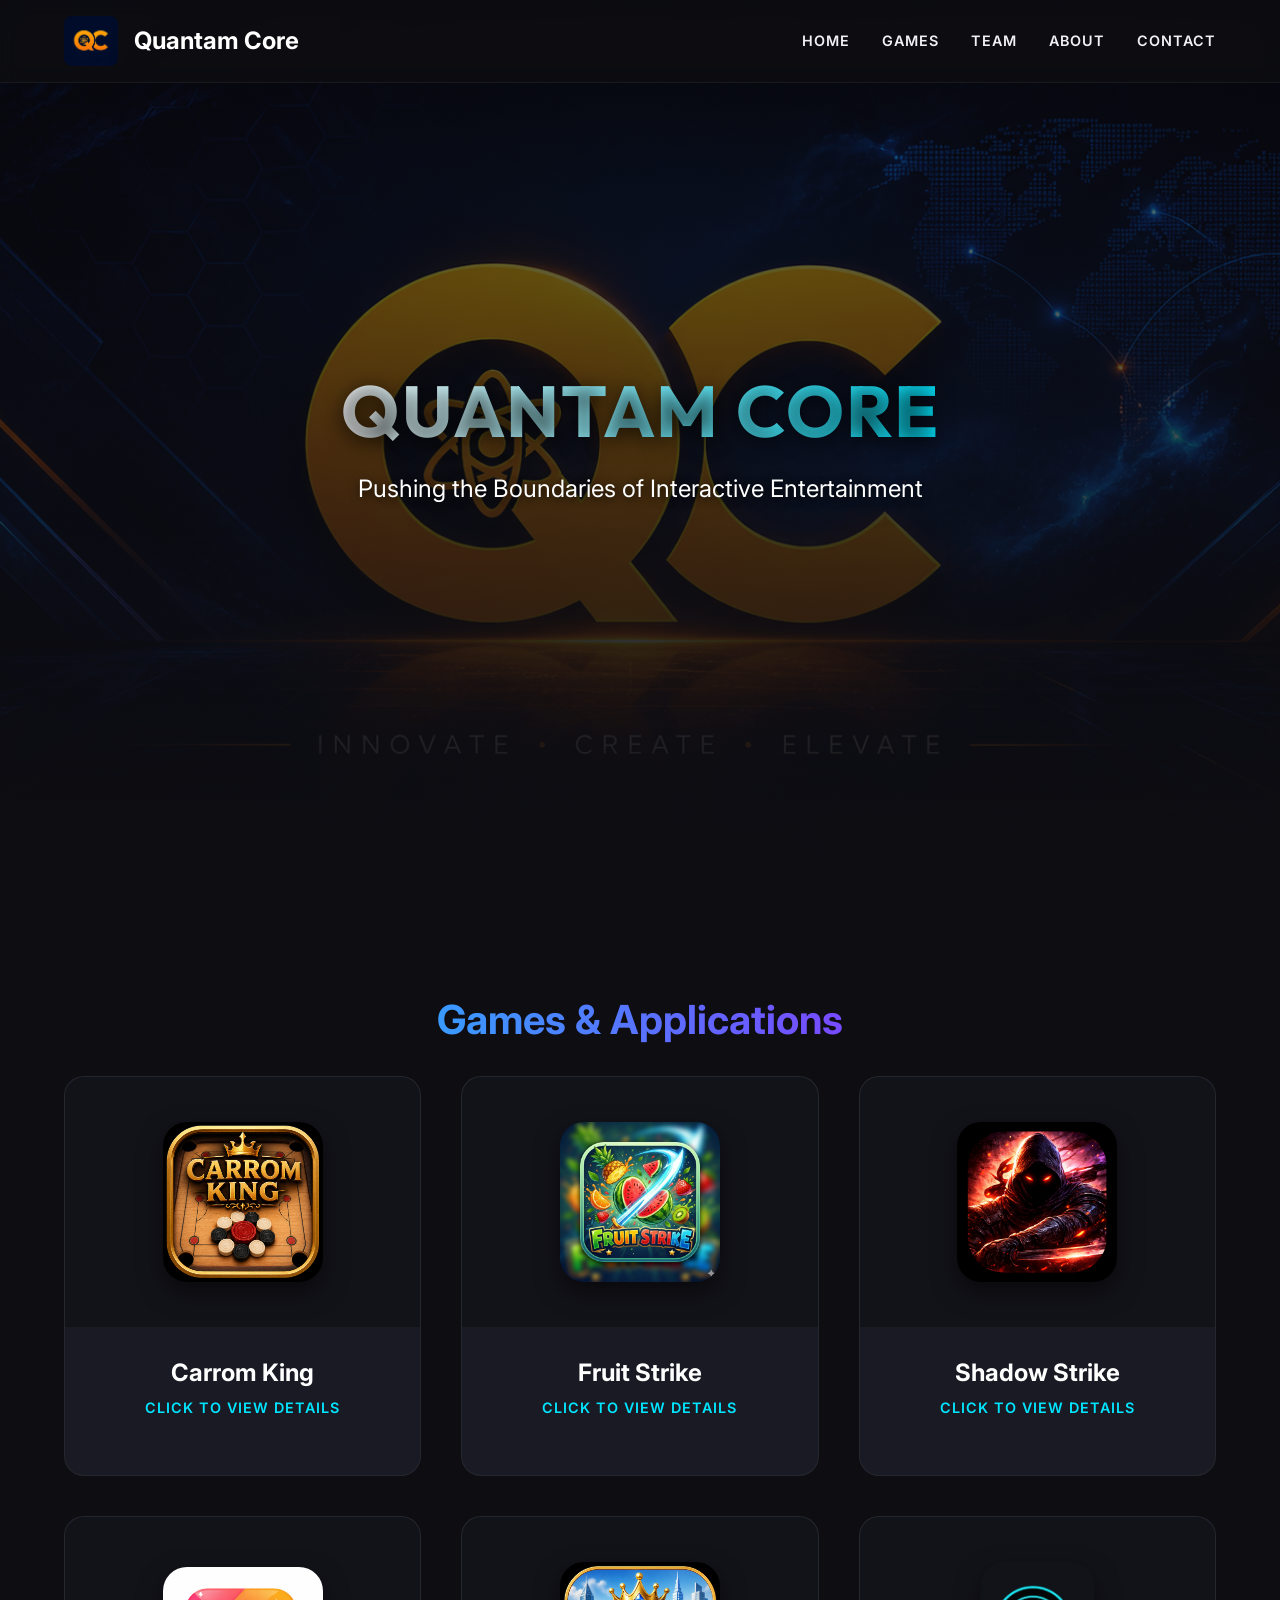
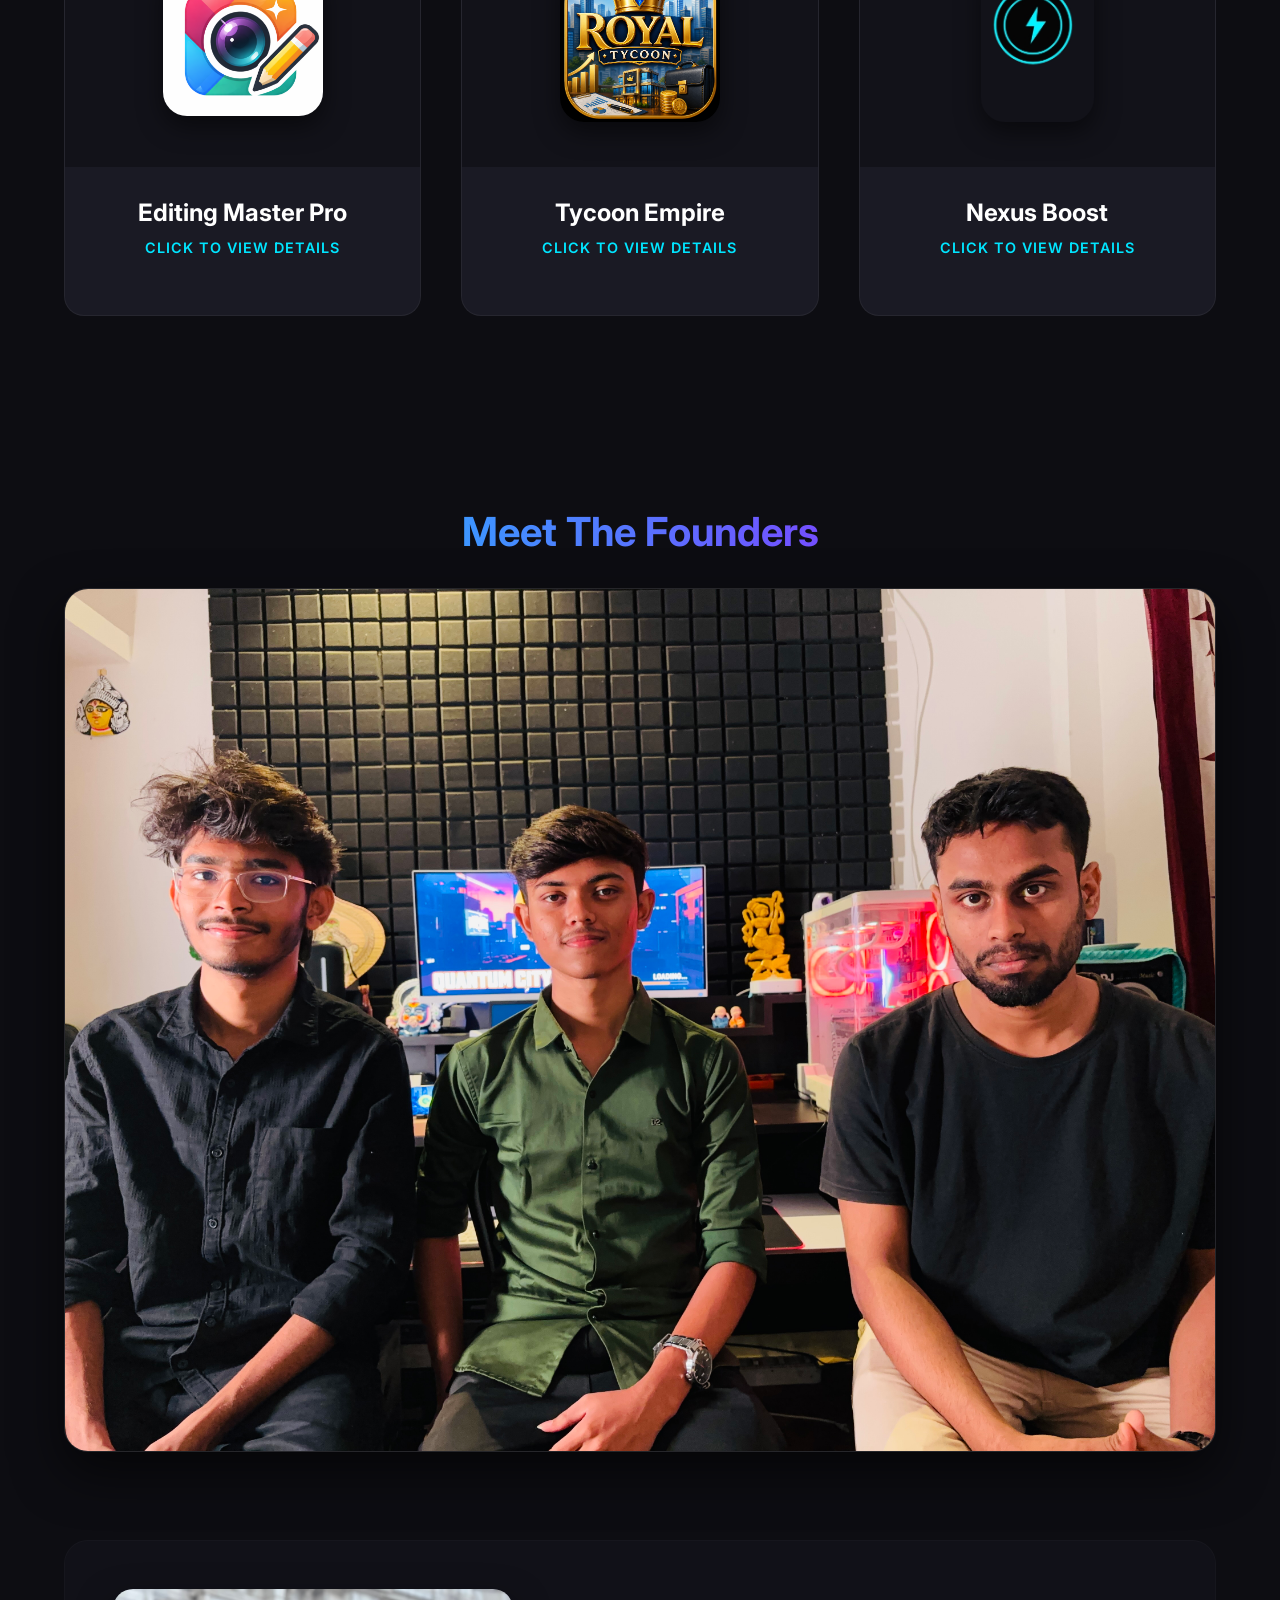
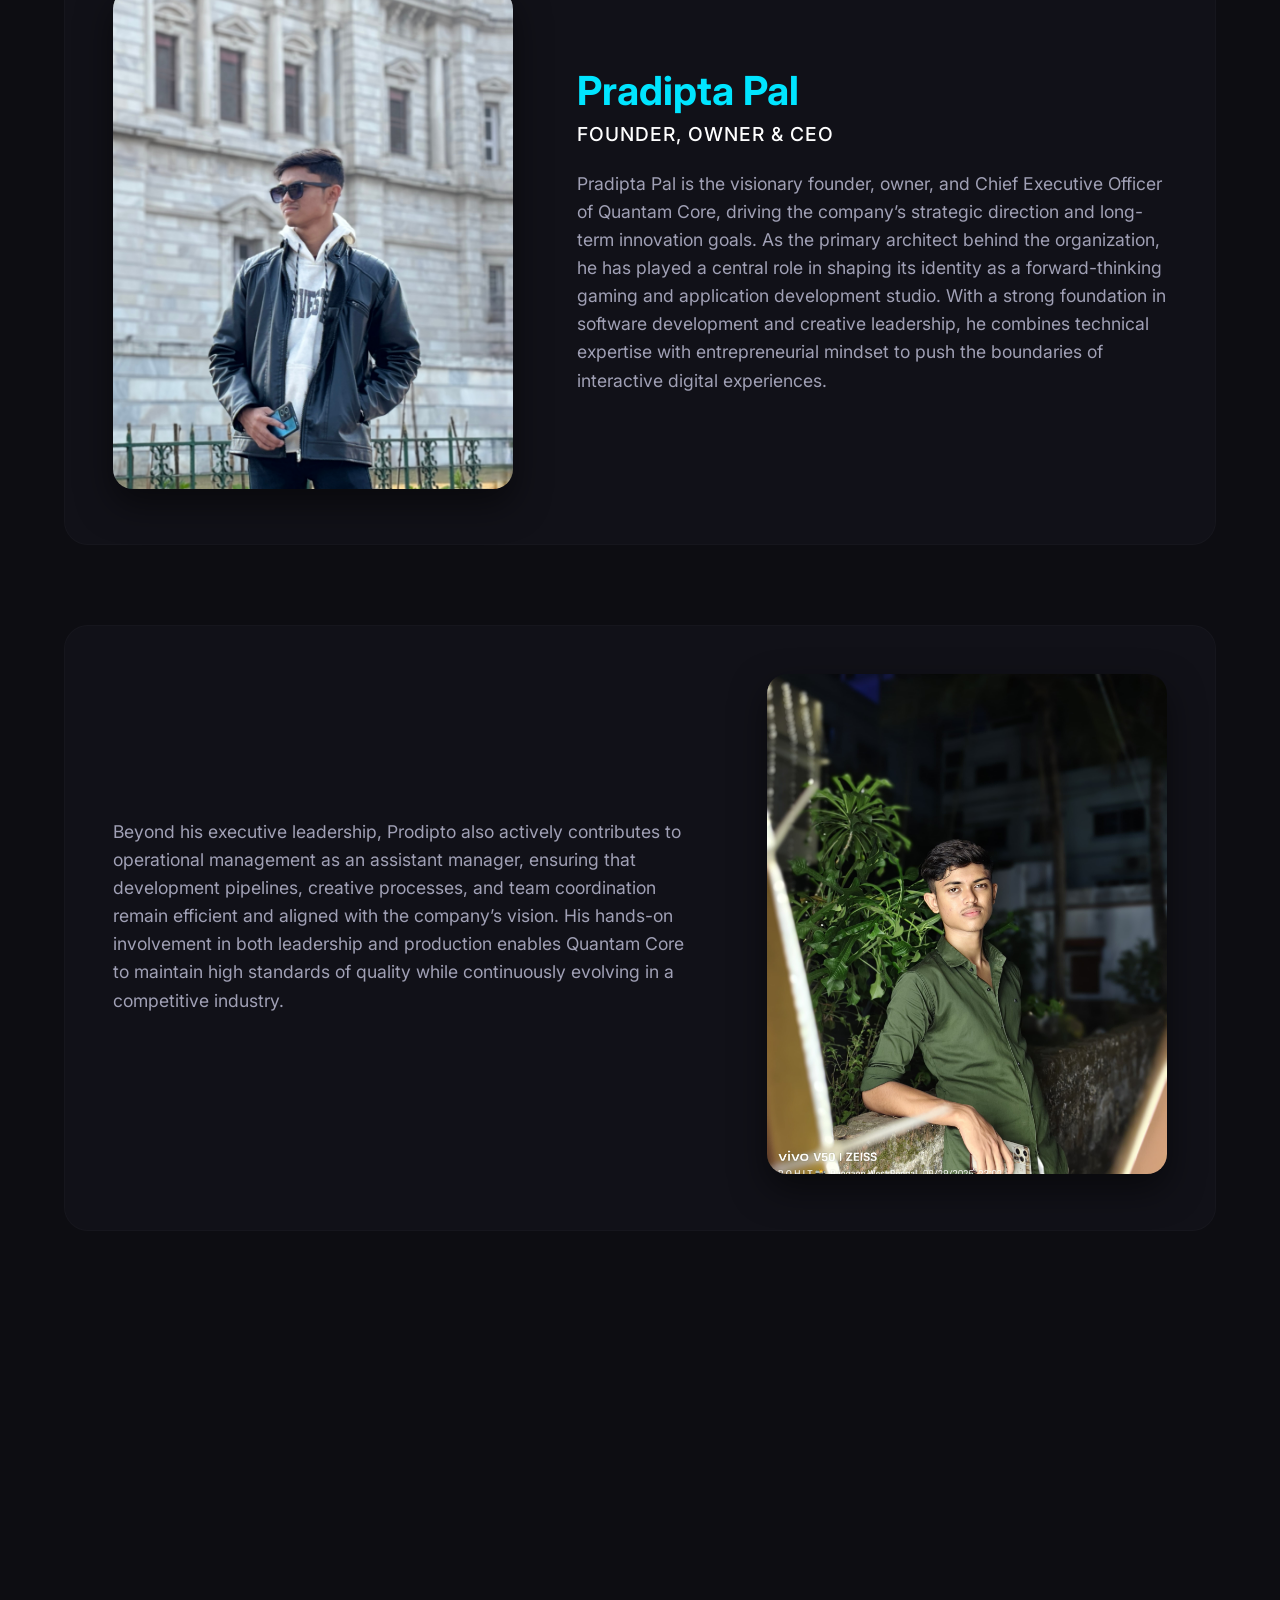
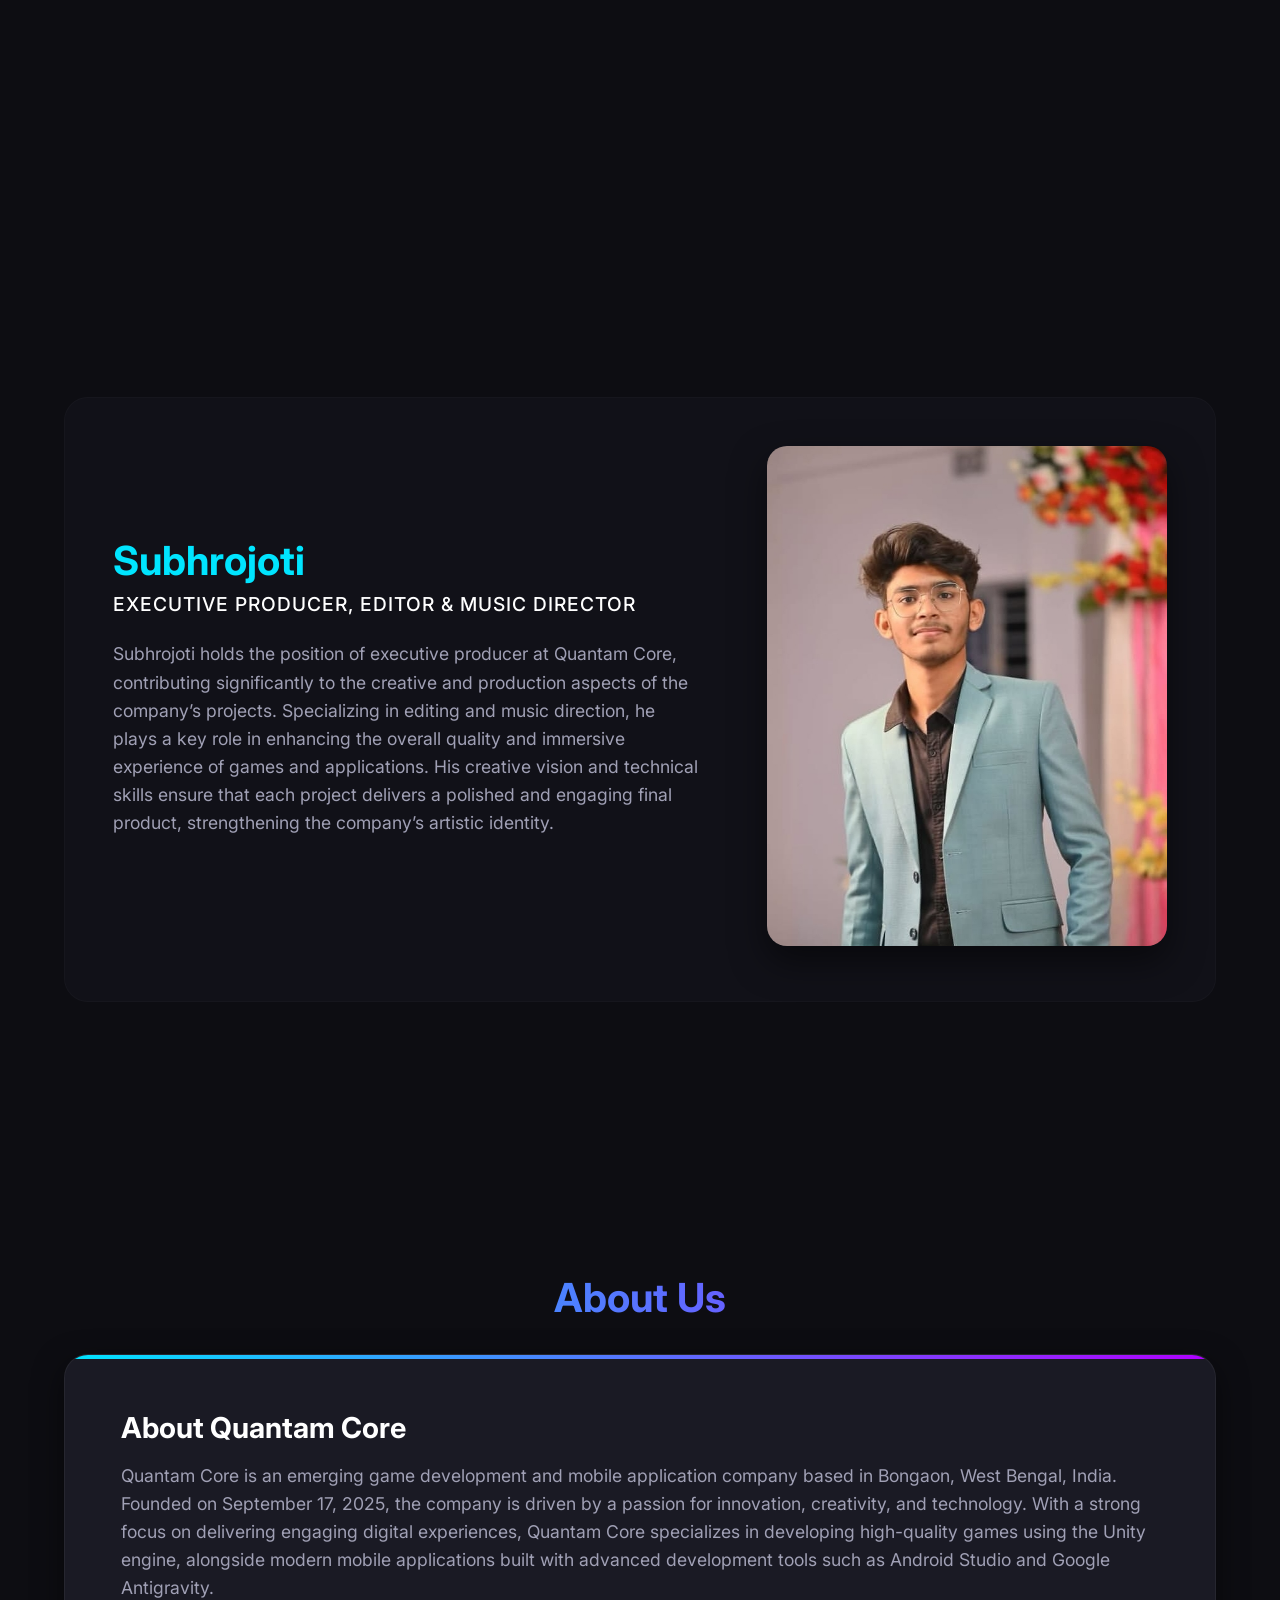
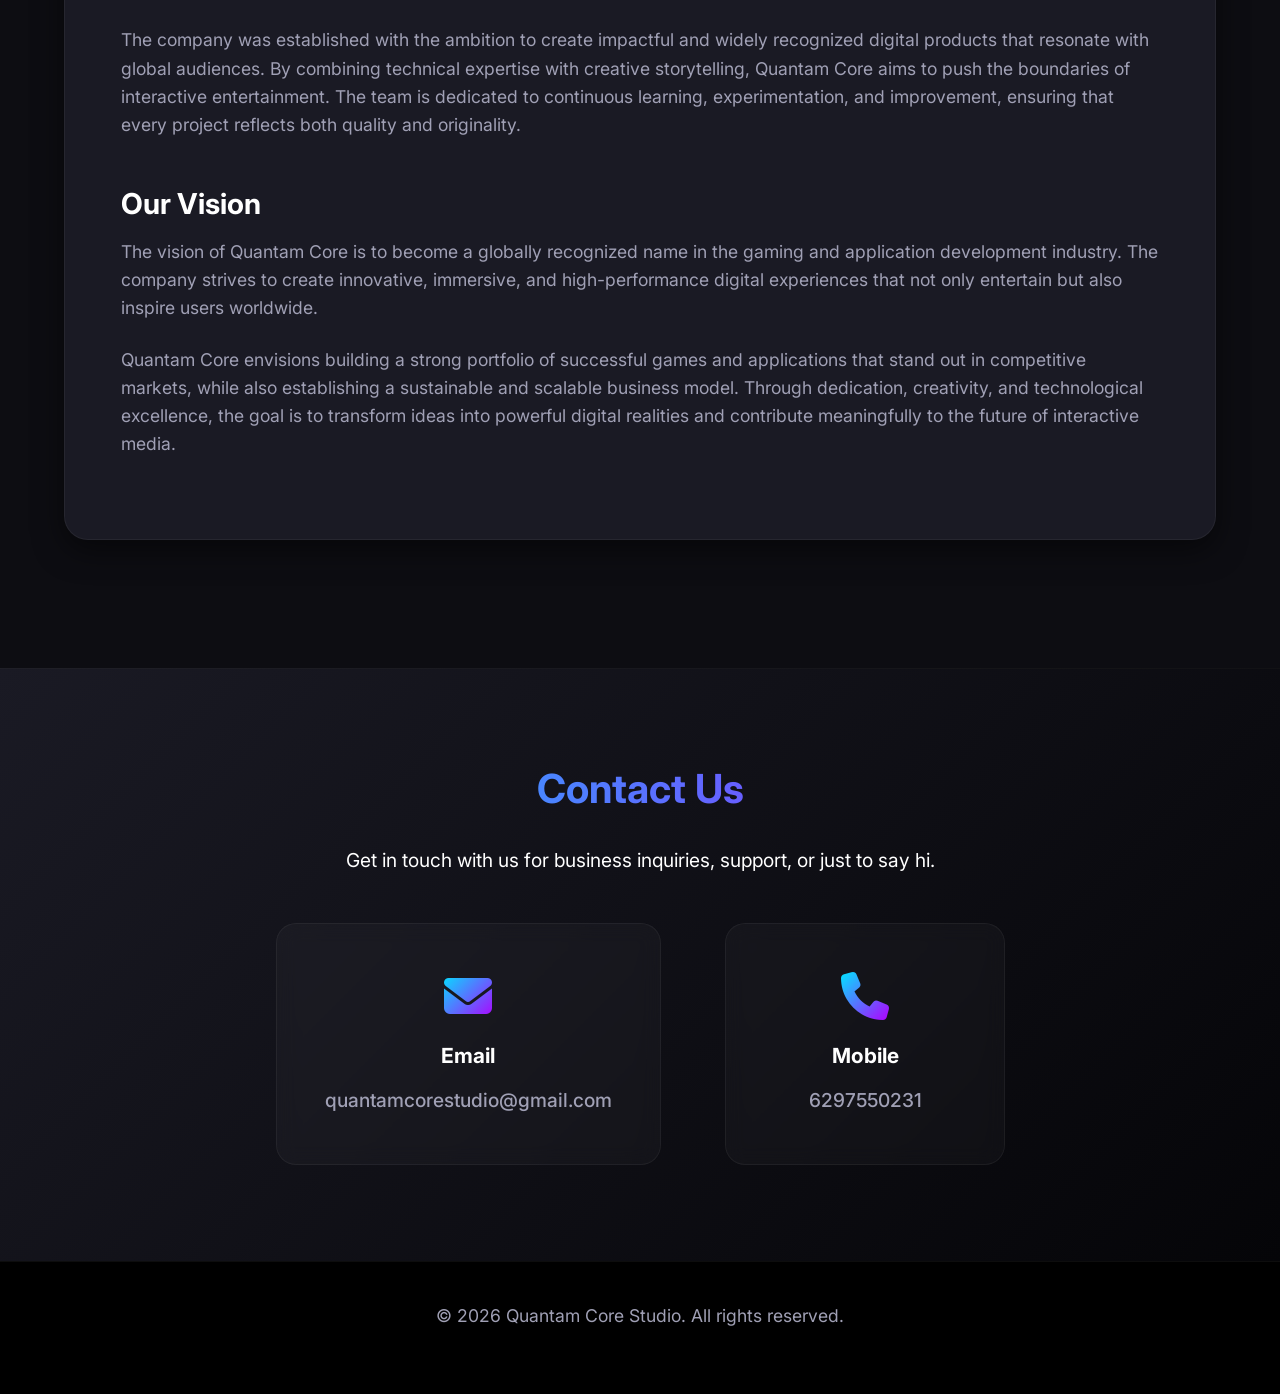
==== index.html @ cd82db70 "Add files via upload" ====
<!DOCTYPE html>
<html lang="en">
<head>
    <meta charset="UTF-8">
    <meta name="viewport" content="width=device-width, initial-scale=1.0">
    <title>Quantam Core | Game & App Development Studio</title>
    <meta name="description" content="Quantam Core is an emerging game development and mobile application company based in Bongaon, West Bengal, India.">
    <style>
        /* CSS resets and base variables */
        :root {
            --bg-color: #0d0d12;
            --surface-color: #1a1a24;
            --primary-color: #00e5ff;
            --secondary-color: #b000ff;
            --text-main: #f0f0f5;
            --text-muted: #a0a0b5;
            --font-family: 'Inter', system-ui, -apple-system, sans-serif;
            --glow: 0 0 20px rgba(0, 229, 255, 0.4);
        }
        
        * {
            margin: 0;
            padding: 0;
            box-sizing: border-box;
        }

        body {
            font-family: var(--font-family);
            background-color: var(--bg-color);
            color: var(--text-main);
            line-height: 1.6;
            overflow-x: hidden;
            scroll-behavior: smooth;
        }

        /* Typography */
        h1, h2, h3, h4 {
            font-weight: 700;
            line-height: 1.2;
            margin-bottom: 1rem;
        }

        h2 {
            font-size: 2.5rem;
            text-align: center;
            background: linear-gradient(90deg, var(--primary-color), var(--secondary-color));
            -webkit-background-clip: text;
            -webkit-text-fill-color: transparent;
            margin-bottom: 2rem;
        }

        p {
            color: var(--text-muted);
            margin-bottom: 1.5rem;
            font-size: 1.1rem;
        }

        a {
            color: var(--primary-color);
            text-decoration: none;
            transition: color 0.3s ease, text-shadow 0.3s ease;
        }

        a:hover {
            color: #fff;
            text-shadow: var(--glow);
        }

        /* Navbar */
        nav {
            position: fixed;
            top: 0;
            width: 100%;
            background: rgba(13, 13, 18, 0.85);
            backdrop-filter: blur(10px);
            display: flex;
            justify-content: space-between;
            align-items: center;
            padding: 1rem 5%;
            z-index: 1000;
            border-bottom: 1px solid rgba(255, 255, 255, 0.05);
        }

        .logo-container {
            display: flex;
            align-items: center;
            gap: 1rem;
        }

        .logo-container img {
            height: 50px;
            border-radius: 8px;
        }

        .nav-links {
            display: flex;
            gap: 2rem;
        }

        .nav-links a {
            font-weight: 600;
            text-transform: uppercase;
            letter-spacing: 1px;
            font-size: 0.9rem;
            color: var(--text-main);
        }

        .nav-links a:hover {
            color: var(--primary-color);
        }

        /* Hero Section */
        .hero {
            position: relative;
            min-height: 100vh;
            display: flex;
            align-items: center;
            justify-content: center;
            padding: 5%;
            background-image: url('Asset/company%20bannar%20or%20header.png');
            background-size: cover;
            background-position: center;
            background-attachment: fixed;
        }

        .hero::before {
            content: '';
            position: absolute;
            inset: 0;
            background: linear-gradient(to bottom, rgba(13, 13, 18, 0.5), var(--bg-color));
        }

        .hero-content {
            position: relative;
            z-index: 1;
            text-align: center;
            max-width: 800px;
        }

        .hero h1 {
            font-size: 4.5rem;
            text-transform: uppercase;
            letter-spacing: 2px;
            text-shadow: 0 4px 20px rgba(0,0,0,0.8);
            margin-bottom: 1rem;
            background: linear-gradient(90deg, #fff, var(--primary-color));
            -webkit-background-clip: text;
            -webkit-text-fill-color: transparent;
        }

        .hero p {
            font-size: 1.5rem;
            color: #fff;
            text-shadow: 0 2px 10px rgba(0,0,0,0.8);
        }

        /* Sections */
        section {
            padding: 6rem 5%;
            max-width: 1400px;
            margin: 0 auto;
        }

        /* About Section */
        .about-text {
            background: var(--surface-color);
            padding: 3.5rem;
            border-radius: 24px;
            box-shadow: 0 10px 30px rgba(0,0,0,0.5);
            border: 1px solid rgba(255,255,255,0.05);
            margin-bottom: 2rem;
            position: relative;
            overflow: hidden;
        }

        .about-text::before {
            content: '';
            position: absolute;
            top: 0;
            left: 0;
            width: 100%;
            height: 4px;
            background: linear-gradient(90deg, var(--primary-color), var(--secondary-color));
        }

        .about-text h3 {
            color: #fff;
            font-size: 1.8rem;
        }

        /* Portfolio Grid */
        .portfolio-grid {
            display: grid;
            grid-template-columns: repeat(auto-fit, minmax(300px, 1fr));
            gap: 2.5rem;
        }

        .portfolio-item {
            background: var(--surface-color);
            border-radius: 20px;
            overflow: hidden;
            transition: transform 0.4s cubic-bezier(0.175, 0.885, 0.32, 1.275), box-shadow 0.4s ease;
            border: 1px solid rgba(255,255,255,0.05);
            cursor: pointer;
            text-align: center;
        }

        .portfolio-item:hover {
            transform: translateY(-15px);
            box-shadow: 0 20px 40px rgba(0, 229, 255, 0.15);
            border-color: rgba(0, 229, 255, 0.3);
        }

        .portfolio-media.logo-thumbnail {
            height: 250px;
            display: flex;
            align-items: center;
            justify-content: center;
            background: rgba(0, 0, 0, 0.3);
            padding: 2rem;
        }

        .portfolio-media.logo-thumbnail img {
            max-width: 160px;
            max-height: 160px;
            border-radius: 24px;
            box-shadow: 0 10px 25px rgba(0,0,0,0.5);
            object-fit: contain;
            transition: transform 0.6s ease;
        }

        .portfolio-item:hover .portfolio-media.logo-thumbnail img {
            transform: scale(1.1) rotate(-5deg);
        }

        .portfolio-info {
            padding: 2rem;
        }

        .portfolio-info h3 {
            margin-bottom: 0.5rem;
            color: #fff;
            font-size: 1.5rem;
        }
        
        .portfolio-info p.click-hint {
            color: var(--primary-color);
            font-size: 0.9rem;
            text-transform: uppercase;
            letter-spacing: 1px;
            font-weight: 600;
        }

        /* Modal Styles */
        .modal {
            display: none; 
            position: fixed; 
            z-index: 2000; 
            left: 0;
            top: 0;
            width: 100%; 
            height: 100%; 
            overflow: auto; 
            background-color: rgba(0,0,0,0.85); 
            backdrop-filter: blur(10px);
        }

        .modal-content {
            background-color: var(--surface-color);
            margin: 5% auto; 
            padding: 0;
            border: 1px solid rgba(255,255,255,0.1);
            width: 90%;
            max-width: 800px;
            border-radius: 24px;
            overflow: hidden;
            box-shadow: 0 15px 50px rgba(0,0,0,0.9);
            animation: modalFadeIn 0.4s cubic-bezier(0.165, 0.84, 0.44, 1);
            position: relative;
        }

        @keyframes modalFadeIn {
            from {opacity: 0; transform: translateY(50px) scale(0.95);}
            to {opacity: 1; transform: translateY(0) scale(1);}
        }

        .close-modal {
            color: #fff;
            position: absolute;
            top: 20px;
            right: 20px;
            font-size: 28px;
            font-weight: bold;
            cursor: pointer;
            z-index: 10;
            background: rgba(0,0,0,0.6);
            border-radius: 50%;
            width: 45px;
            height: 45px;
            display: flex;
            align-items: center;
            justify-content: center;
            transition: background 0.3s, transform 0.3s;
        }

        .close-modal:hover {
            background: var(--primary-color);
            color: #000;
            transform: rotate(90deg);
        }

        .modal-preview {
            width: 100%;
            max-height: 70vh;
            object-fit: contain;
            display: block;
            background-color: #050508;
            border-bottom: 1px solid rgba(255,255,255,0.05);
        }

        .modal-info {
            padding: 2.5rem;
            display: flex;
            gap: 2rem;
            align-items: flex-start;
        }

        .modal-logo {
            width: 120px;
            height: 120px;
            border-radius: 24px;
            box-shadow: 0 10px 20px rgba(0,0,0,0.5);
            flex-shrink: 0;
        }

        .modal-text-content h3 {
            font-size: 2.2rem;
            color: #fff;
            margin-bottom: 1rem;
        }

        .modal-text-content p {
            font-size: 1.1rem;
            line-height: 1.7;
            color: var(--text-muted);
            margin: 0;
        }

        /* Team Section */
        .team-photo-wrapper {
            margin-bottom: 5rem;
            text-align: center;
            position: relative;
        }

        .team-photo-wrapper img {
            max-width: 100%;
            border-radius: 24px;
            box-shadow: 0 20px 50px rgba(0,0,0,0.6);
            border: 1px solid rgba(255,255,255,0.1);
            transition: transform 0.5s ease;
        }

        .team-photo-wrapper img:hover {
            transform: scale(1.02);
        }

        .founder {
            display: flex;
            align-items: center;
            gap: 4rem;
            margin-bottom: 5rem;
            background: rgba(26, 26, 36, 0.4);
            padding: 3rem;
            border-radius: 24px;
            border: 1px solid rgba(255,255,255,0.02);
        }

        .founder.reverse {
            flex-direction: row-reverse;
        }

        .founder-photo {
            flex: 0 0 400px;
            position: relative;
        }

        .founder-photo img {
            width: 100%;
            border-radius: 20px;
            box-shadow: 0 15px 35px rgba(0,0,0,0.5);
            transition: transform 0.4s ease, box-shadow 0.4s ease;
            object-fit: cover;
            aspect-ratio: 4/5;
        }

        .founder-photo img:hover {
            transform: scale(1.03) translateY(-10px);
            box-shadow: 0 25px 45px rgba(0, 229, 255, 0.2);
        }

        .founder-info {
            flex: 1;
        }

        .founder-info h3 {
            font-size: 2.5rem;
            color: var(--primary-color);
            margin-bottom: 0.5rem;
        }

        .founder-info h4 {
            color: #fff;
            margin-bottom: 1.5rem;
            font-weight: 500;
            font-size: 1.2rem;
            letter-spacing: 1px;
            text-transform: uppercase;
        }

        /* Contact Section */
        .contact {
            background: linear-gradient(135deg, var(--surface-color), #050508);
            text-align: center;
            padding: 6rem 2rem;
            border-top: 1px solid rgba(255,255,255,0.05);
            position: relative;
        }

        .contact-methods {
            display: flex;
            justify-content: center;
            gap: 4rem;
            flex-wrap: wrap;
            margin-top: 3rem;
        }

        .contact-card {
            background: rgba(255,255,255,0.03);
            padding: 3rem;
            border-radius: 20px;
            min-width: 280px;
            transition: all 0.4s ease;
            backdrop-filter: blur(10px);
            border: 1px solid rgba(255,255,255,0.05);
        }

        .contact-card:hover {
            transform: translateY(-10px);
            background: rgba(255,255,255,0.08);
            border-color: var(--primary-color);
            box-shadow: 0 15px 30px rgba(0, 229, 255, 0.1);
        }

        .contact-card i {
            font-size: 3rem;
            background: linear-gradient(135deg, var(--primary-color), var(--secondary-color));
            -webkit-background-clip: text;
            -webkit-text-fill-color: transparent;
            margin-bottom: 1.5rem;
            display: inline-block;
        }

        .contact-card h4 {
            color: #fff;
            margin-bottom: 1rem;
            font-size: 1.3rem;
        }

        .contact-card p, .contact-card a {
            font-size: 1.2rem;
            color: var(--text-muted);
            font-weight: 500;
        }

        footer {
            text-align: center;
            padding: 2.5rem;
            background: #000;
            color: var(--text-muted);
            border-top: 1px solid rgba(255,255,255,0.05);
        }

        @media (max-width: 992px) {
            .founder, .founder.reverse {
                flex-direction: column;
                text-align: center;
                gap: 2.5rem;
            }
            .founder-photo {
                flex: 0 0 auto;
                width: 100%;
                max-width: 400px;
            }
            .hero h1 {
                font-size: 3.5rem;
            }
        }
        
        @media (max-width: 768px) {
            .nav-links {
                display: none;
            }
            h2 {
                font-size: 2rem;
            }
            .hero h1 {
                font-size: 2.5rem;
            }
            section {
                padding: 4rem 5%;
            }
            .modal-info {
                flex-direction: column;
                align-items: center;
                text-align: center;
            }
        }
    </style>
    <!-- Simple Icons for Contact -->
    <link rel="stylesheet" href="https://cdnjs.cloudflare.com/ajax/libs/font-awesome/6.4.0/css/all.min.css">
    <link href="https://fonts.googleapis.com/css2?family=Inter:wght@300;400;500;600;700&family=Outfit:wght@400;700&display=swap" rel="stylesheet">
</head>
<body>

    <nav>
        <div class="logo-container">
            <img src="Asset/Company%20logo.jpeg" alt="Quantam Core Logo">
            <h2 style="margin:0; font-size: 1.5rem; background: #fff; -webkit-background-clip: text; -webkit-text-fill-color: transparent;">Quantam Core</h2>
        </div>
        <div class="nav-links">
            <a href="#home">Home</a>
            <a href="#portfolio">Games</a>
            <a href="#team">Team</a>
            <a href="#about">About</a>
            <a href="#contact">Contact</a>
        </div>
    </nav>

    <header class="hero" id="home">
        <div class="hero-content">
            <h1 style="font-family: 'Outfit', sans-serif;">Quantam Core</h1>
            <p>Pushing the Boundaries of Interactive Entertainment</p>
        </div>
    </header>

    <!-- SECTION ORDER: Games -> Team -> About -> Contact -->

    <section id="portfolio">
        <h2>Games & Applications</h2>
        <div class="portfolio-grid">
            <!-- Carrom King -->
            <div class="portfolio-item" 
                 data-title="Carrom King" 
                 data-desc="Experience the classic board game with stunning graphics and smooth gameplay. Challenge friends and dominate the board!" 
                 data-logo="Asset/carrom%20king%20game%20logo%20.png" 
                 data-preview="Asset/Carrom%20King%20gameplay%20.jpeg">
                <div class="portfolio-media logo-thumbnail">
                    <img src="Asset/carrom%20king%20game%20logo%20.png" alt="Carrom King Logo">
                </div>
                <div class="portfolio-info">
                    <h3>Carrom King</h3>
                    <p class="click-hint">Click to view Details</p>
                </div>
            </div>

            <!-- Fruit Strike -->
            <div class="portfolio-item" 
                 data-title="Fruit Strike" 
                 data-desc="Slice and dice your way through juicy fruits in this fast-paced action game. Can you beat the high score?" 
                 data-logo="Asset/Fruit%20Strike%20game%20logo.png" 
                 data-preview="Asset/Fruit%20strike%20gameplay.jpeg">
                <div class="portfolio-media logo-thumbnail">
                    <img src="Asset/Fruit%20Strike%20game%20logo.png" alt="Fruit Strike Logo">
                </div>
                <div class="portfolio-info">
                    <h3>Fruit Strike</h3>
                    <p class="click-hint">Click to view Details</p>
                </div>
            </div>

            <!-- Shadow Strike -->
            <div class="portfolio-item" 
                 data-title="Shadow Strike" 
                 data-desc="Immersive action and thrilling combat await in our premier action title. Step into the shadows and strike." 
                 data-logo="Asset/Shadow%20strike%20game%20logo.png" 
                 data-preview="Asset/Shadow%20strike%20gameplay%20.jpeg">
                <div class="portfolio-media logo-thumbnail">
                    <img src="Asset/Shadow%20strike%20game%20logo.png" alt="Shadow Strike Logo">
                </div>
                <div class="portfolio-info">
                    <h3>Shadow Strike</h3>
                    <p class="click-hint">Click to view Details</p>
                </div>
            </div>

            <!-- Editing Master Pro -->
            <div class="portfolio-item" 
                 data-title="Editing Master Pro" 
                 data-desc="Professional grade editing tools right in the palm of your hand. Create masterpieces with ease and precision." 
                 data-logo="Asset/Editing%20Master%20pro%20app%20logo%20.png" 
                 data-preview="Asset/Editing%20Master%20pro%20app%20previews.jpeg">
                <div class="portfolio-media logo-thumbnail">
                    <img src="Asset/Editing%20Master%20pro%20app%20logo%20.png" alt="Editing Master Pro Logo">
                </div>
                <div class="portfolio-info">
                    <h3>Editing Master Pro</h3>
                    <p class="click-hint">Click to view Details</p>
                </div>
            </div>

            <!-- Tycoon Empire -->
            <div class="portfolio-item" 
                 data-title="Tycoon Empire" 
                 data-desc="Build your business empire from the ground up! Manage resources and grow your startup into a global powerhouse." 
                 data-logo="Asset/Tycoon%20Empire%20gae%20logo.png" 
                 data-preview="Asset/Tycoon%20Empire%20gameplay.jpeg">
                <div class="portfolio-media logo-thumbnail">
                    <img src="Asset/Tycoon%20Empire%20gae%20logo.png" alt="Tycoon Empire Logo">
                </div>
                <div class="portfolio-info">
                    <h3>Tycoon Empire</h3>
                    <p class="click-hint">Click to view Details</p>
                </div>
            </div>

            <!-- Nexus Boost -->
            <div class="portfolio-item" 
                 data-title="Nexus Boost" 
                 data-desc="Optimize your device's performance, clear junk files, and boost your battery life with Nexus Boost." 
                 data-logo="Asset/Nexus%20boost%20app%20logo.png" 
                 data-preview="Asset/Nexux%20Boost%20app%20preview.jpeg">
                <div class="portfolio-media logo-thumbnail">
                    <img src="Asset/Nexus%20boost%20app%20logo.png" alt="Nexus Boost Logo">
                </div>
                <div class="portfolio-info">
                    <h3>Nexus Boost</h3>
                    <p class="click-hint">Click to view Details</p>
                </div>
            </div>
        </div>
    </section>

    <section id="team">
        <h2>Meet The Founders</h2>
        
        <div class="team-photo-wrapper">
            <img src="Asset/Team.jpeg" alt="Quantam Core Founders Team">
        </div>

        <!-- Pradipta Pal Part 1 -->
        <div class="founder">
            <div class="founder-photo">
                <a href="https://www.instagram.com/prodipto_pal/" target="_blank" rel="noopener noreferrer">
                    <img src="Asset/Pradipta%20pal%201.jpeg" alt="Pradipta Pal - Founder & CEO">
                </a>
            </div>
            <div class="founder-info">
                <a href="https://www.instagram.com/prodipto_pal/" target="_blank" rel="noopener noreferrer">
                    <h3>Pradipta Pal</h3>
                </a>
                <h4>Founder, Owner & CEO</h4>
                <p>Pradipta Pal is the visionary founder, owner, and Chief Executive Officer of Quantam Core, driving the company’s strategic direction and long-term innovation goals. As the primary architect behind the organization, he has played a central role in shaping its identity as a forward-thinking gaming and application development studio. With a strong foundation in software development and creative leadership, he combines technical expertise with entrepreneurial mindset to push the boundaries of interactive digital experiences.</p>
            </div>
        </div>

        <!-- Pradipta Pal Part 2 -->
        <div class="founder reverse">
            <div class="founder-photo">
                <a href="https://www.instagram.com/prodipto_pal/" target="_blank" rel="noopener noreferrer">
                    <img src="Asset/pradipta%20pal%202.jpeg" alt="Pradipta Pal - Assistant Manager">
                </a>
            </div>
            <div class="founder-info">
                <p>Beyond his executive leadership, Prodipto also actively contributes to operational management as an assistant manager, ensuring that development pipelines, creative processes, and team coordination remain efficient and aligned with the company’s vision. His hands-on involvement in both leadership and production enables Quantam Core to maintain high standards of quality while continuously evolving in a competitive industry.</p>
            </div>
        </div>

        <!-- Tanay Halder -->
        <div class="founder">
            <div class="founder-photo">
                <img src="Asset/tanay%20halder.jpeg" alt="Tanay Halder - Manager & Head of Finance">
            </div>
            <div class="founder-info">
                <h3>Tanay Halder</h3>
                <h4>Manager & Head of Finance</h4>
                <p>Tanay Halder serves as the manager and leads the finance department at Quantam Core, where he is responsible for overseeing financial planning, budgeting, and resource allocation. His role is critical in maintaining the company’s financial stability and ensuring that all projects are executed within sustainable economic frameworks. With a disciplined approach to management, he supports the company’s growth by aligning financial strategies with business objectives and operational needs.</p>
            </div>
        </div>

        <!-- Subhrojoti -->
        <div class="founder reverse">
            <div class="founder-photo">
                <img src="Asset/subhrojoty.jpeg" alt="Subhrojoti - Executive Producer, Editor & Music Director">
            </div>
            <div class="founder-info">
                <h3>Subhrojoti</h3>
                <h4>Executive Producer, Editor & Music Director</h4>
                <p>Subhrojoti holds the position of executive producer at Quantam Core, contributing significantly to the creative and production aspects of the company’s projects. Specializing in editing and music direction, he plays a key role in enhancing the overall quality and immersive experience of games and applications. His creative vision and technical skills ensure that each project delivers a polished and engaging final product, strengthening the company’s artistic identity.</p>
            </div>
        </div>
    </section>

    <section id="about">
        <h2>About Us</h2>
        <div class="about-text">
            <h3>About Quantam Core</h3>
            <p>Quantam Core is an emerging game development and mobile application company based in Bongaon, West Bengal, India. Founded on September 17, 2025, the company is driven by a passion for innovation, creativity, and technology. With a strong focus on delivering engaging digital experiences, Quantam Core specializes in developing high-quality games using the Unity engine, alongside modern mobile applications built with advanced development tools such as Android Studio and Google Antigravity.</p>
            <p>The company was established with the ambition to create impactful and widely recognized digital products that resonate with global audiences. By combining technical expertise with creative storytelling, Quantam Core aims to push the boundaries of interactive entertainment. The team is dedicated to continuous learning, experimentation, and improvement, ensuring that every project reflects both quality and originality.</p>
            
            <h3 style="margin-top: 3rem;">Our Vision</h3>
            <p>The vision of Quantam Core is to become a globally recognized name in the gaming and application development industry. The company strives to create innovative, immersive, and high-performance digital experiences that not only entertain but also inspire users worldwide.</p>
            <p>Quantam Core envisions building a strong portfolio of successful games and applications that stand out in competitive markets, while also establishing a sustainable and scalable business model. Through dedication, creativity, and technological excellence, the goal is to transform ideas into powerful digital realities and contribute meaningfully to the future of interactive media.</p>
        </div>
    </section>

    <section id="contact" class="contact">
        <h2>Contact Us</h2>
        <p style="color: #fff; font-size: 1.2rem; margin-bottom: 2rem;">Get in touch with us for business inquiries, support, or just to say hi.</p>
        
        <div class="contact-methods">
            <div class="contact-card">
                <i class="fa-solid fa-envelope"></i>
                <h4>Email</h4>
                <a href="mailto:quantamcorestudio@gmail.com">quantamcorestudio@gmail.com</a>
            </div>
            
            <div class="contact-card">
                <i class="fa-solid fa-phone"></i>
                <h4>Mobile</h4>
                <a href="tel:6297550231">6297550231</a>
            </div>
        </div>
    </section>

    <footer>
        <p>&copy; 2026 Quantam Core Studio. All rights reserved.</p>
    </footer>

    <!-- Game/App Details Modal -->
    <div id="gameModal" class="modal">
        <div class="modal-content">
            <span class="close-modal">&times;</span>
            <img id="modalPreview" src="" alt="Gameplay Preview" class="modal-preview">
            <div class="modal-info">
                <img id="modalLogo" src="" alt="Game Logo" class="modal-logo">
                <div class="modal-text-content">
                    <h3 id="modalTitle">Game Title</h3>
                    <p id="modalDesc">Game Description</p>
                </div>
            </div>
        </div>
    </div>

    <script>
        document.addEventListener("DOMContentLoaded", () => {
            // Reveal elements on scroll
            const revealElements = document.querySelectorAll('.founder, .portfolio-item, .about-text');
            const revealCallback = (entries, observer) => {
                entries.forEach(entry => {
                    if (entry.isIntersecting) {
                        entry.target.style.opacity = '1';
                        entry.target.style.transform = 'translateY(0)';
                        observer.unobserve(entry.target);
                    }
                });
            };
            const revealOptions = {
                threshold: 0.15,
                rootMargin: "0px 0px -50px 0px"
            };
            const revealObserver = new IntersectionObserver(revealCallback, revealOptions);
            revealElements.forEach((el, index) => {
                el.style.opacity = '0';
                el.style.transform = 'translateY(40px)';
                el.style.transition = `opacity 0.7s cubic-bezier(0.165, 0.84, 0.44, 1) ${index % 2 === 0 ? '0s' : '0.1s'}, transform 0.7s cubic-bezier(0.165, 0.84, 0.44, 1) ${index % 2 === 0 ? '0s' : '0.1s'}`;
                revealObserver.observe(el);
            });

            // Smooth scrolling for anchor links
            document.querySelectorAll('a[href^="#"]').forEach(anchor => {
                anchor.addEventListener('click', function (e) {
                    e.preventDefault();
                    document.querySelector(this.getAttribute('href')).scrollIntoView({
                        behavior: 'smooth'
                    });
                });
            });

            // Modal Logic
            const modal = document.getElementById("gameModal");
            const btnClose = document.querySelector(".close-modal");
            const items = document.querySelectorAll(".portfolio-item");

            items.forEach(item => {
                item.addEventListener('click', () => {
                    document.getElementById("modalPreview").src = item.getAttribute('data-preview');
                    document.getElementById("modalLogo").src = item.getAttribute('data-logo');
                    document.getElementById("modalTitle").innerText = item.getAttribute('data-title');
                    document.getElementById("modalDesc").innerText = item.getAttribute('data-desc');
                    modal.style.display = "block";
                });
            });

            btnClose.onclick = function() {
                modal.style.display = "none";
            }

            window.onclick = function(event) {
                if (event.target == modal) {
                    modal.style.display = "none";
                }
            }
        });
    </script>
</body>
</html>
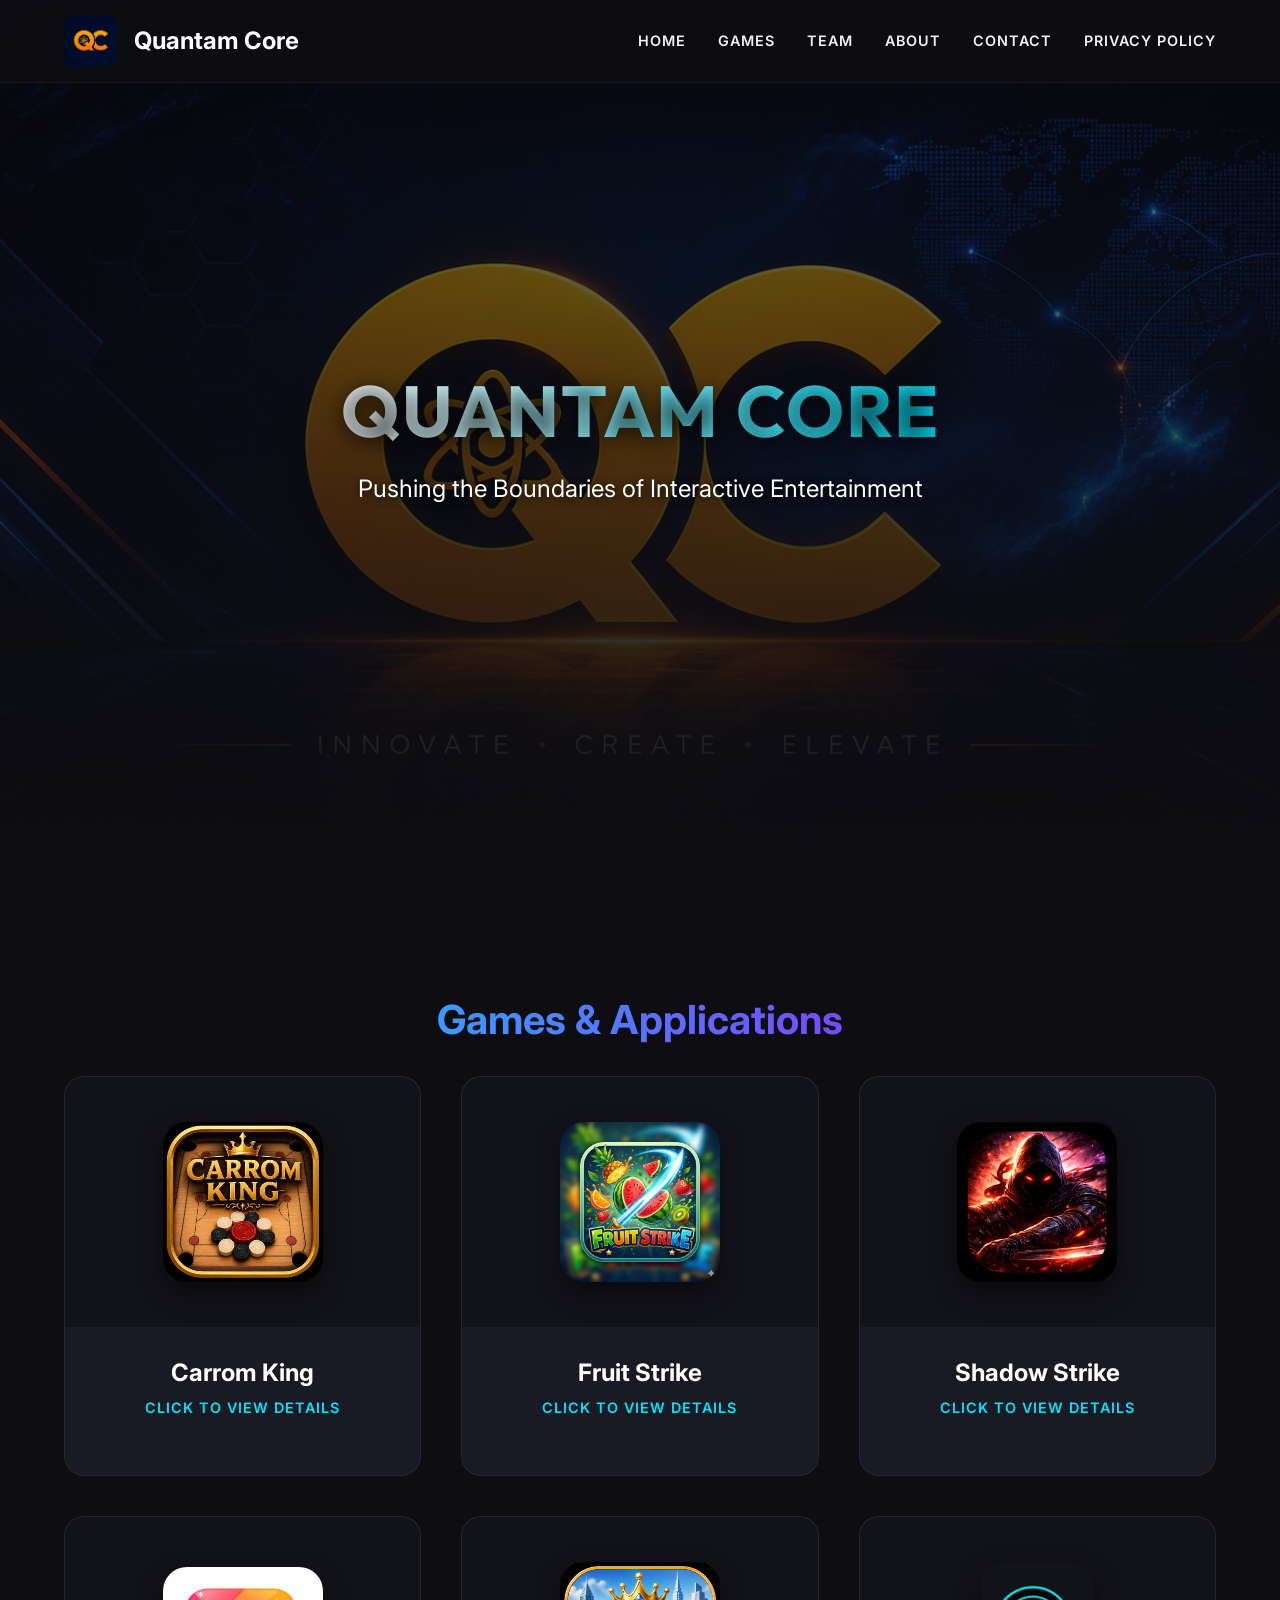
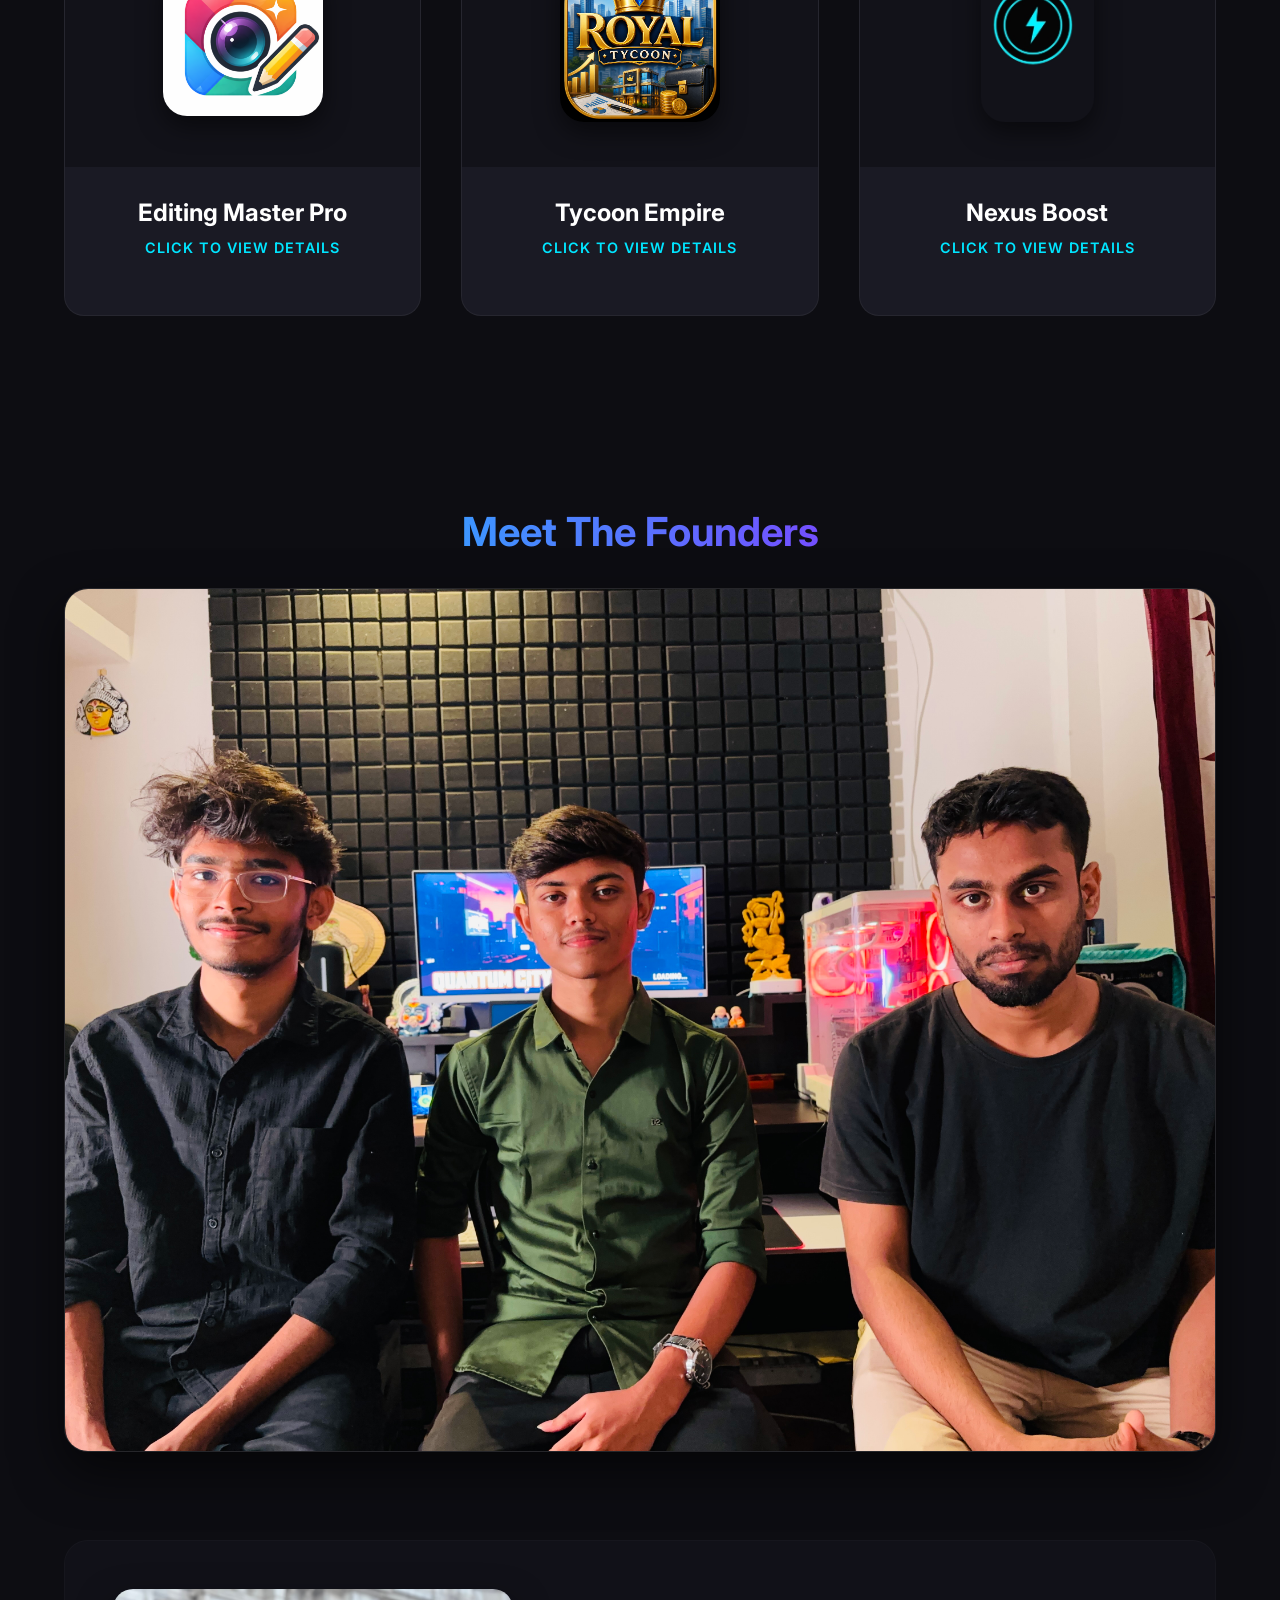
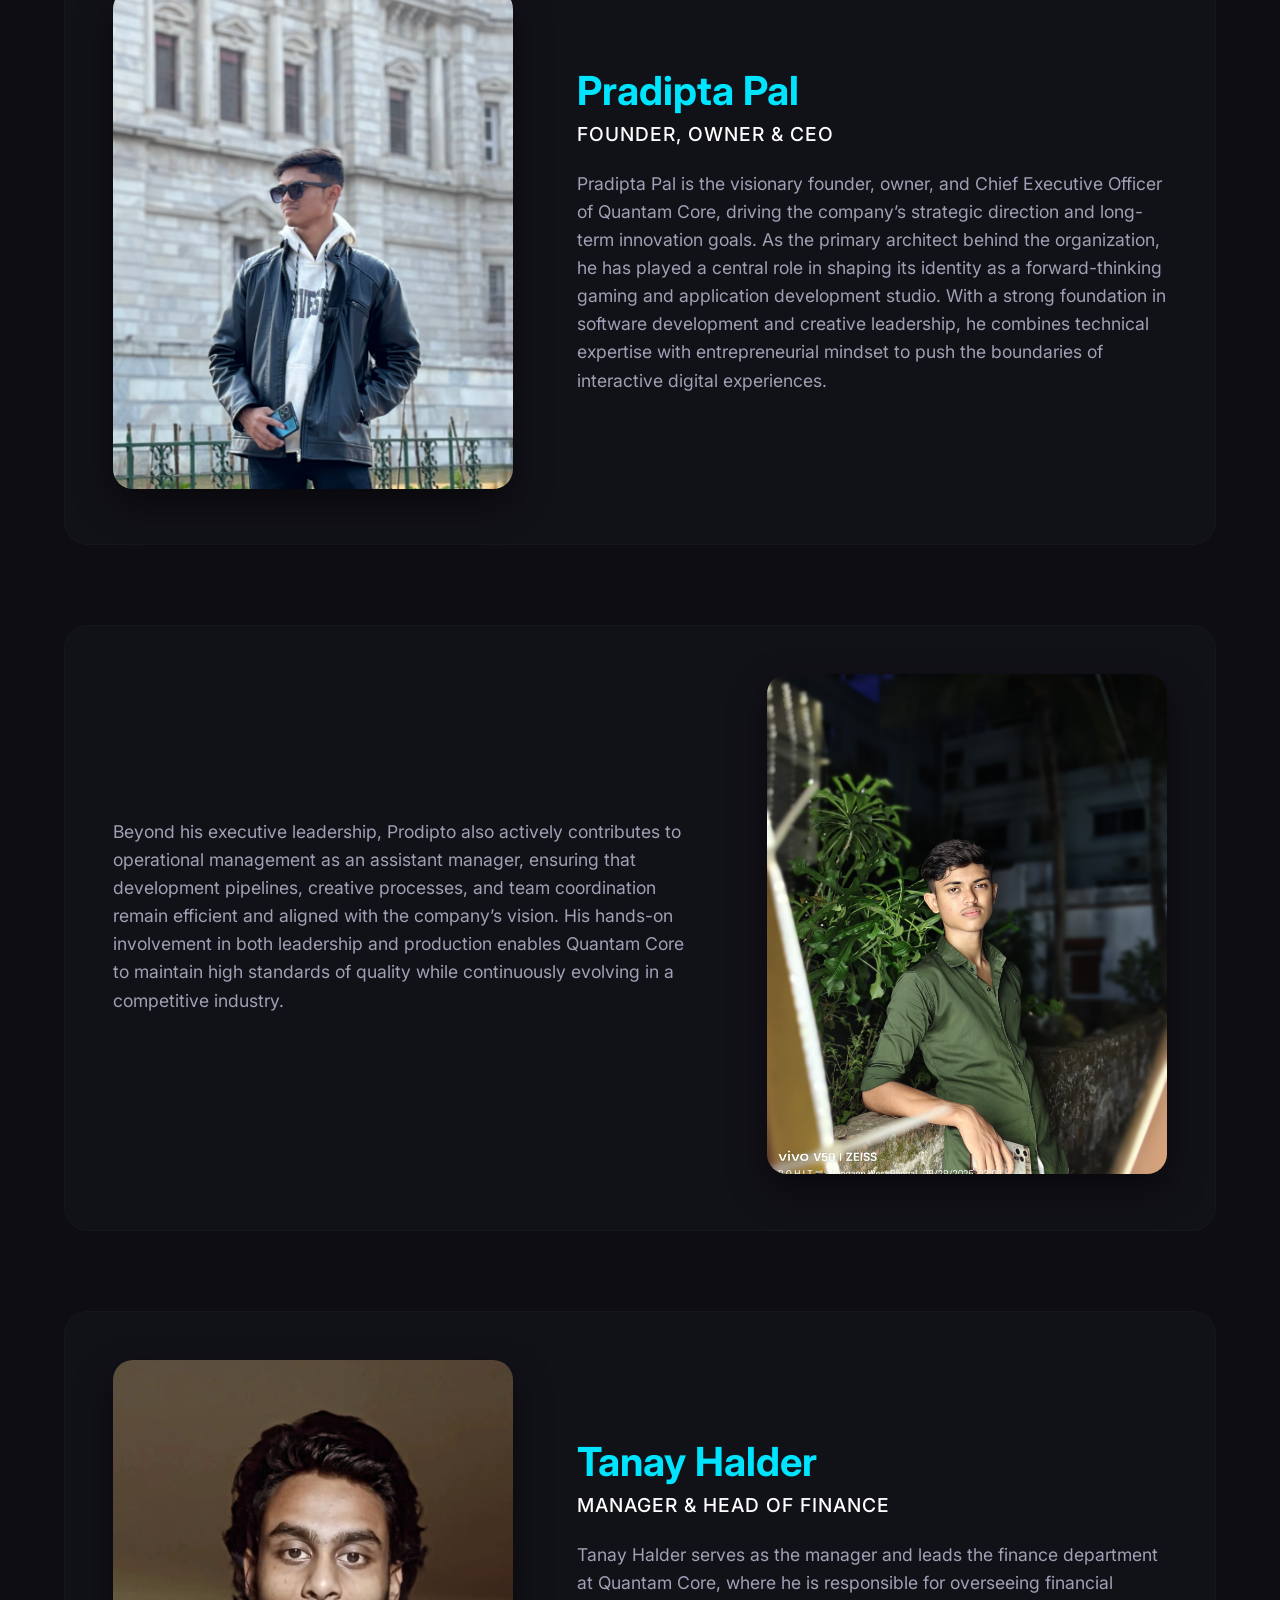
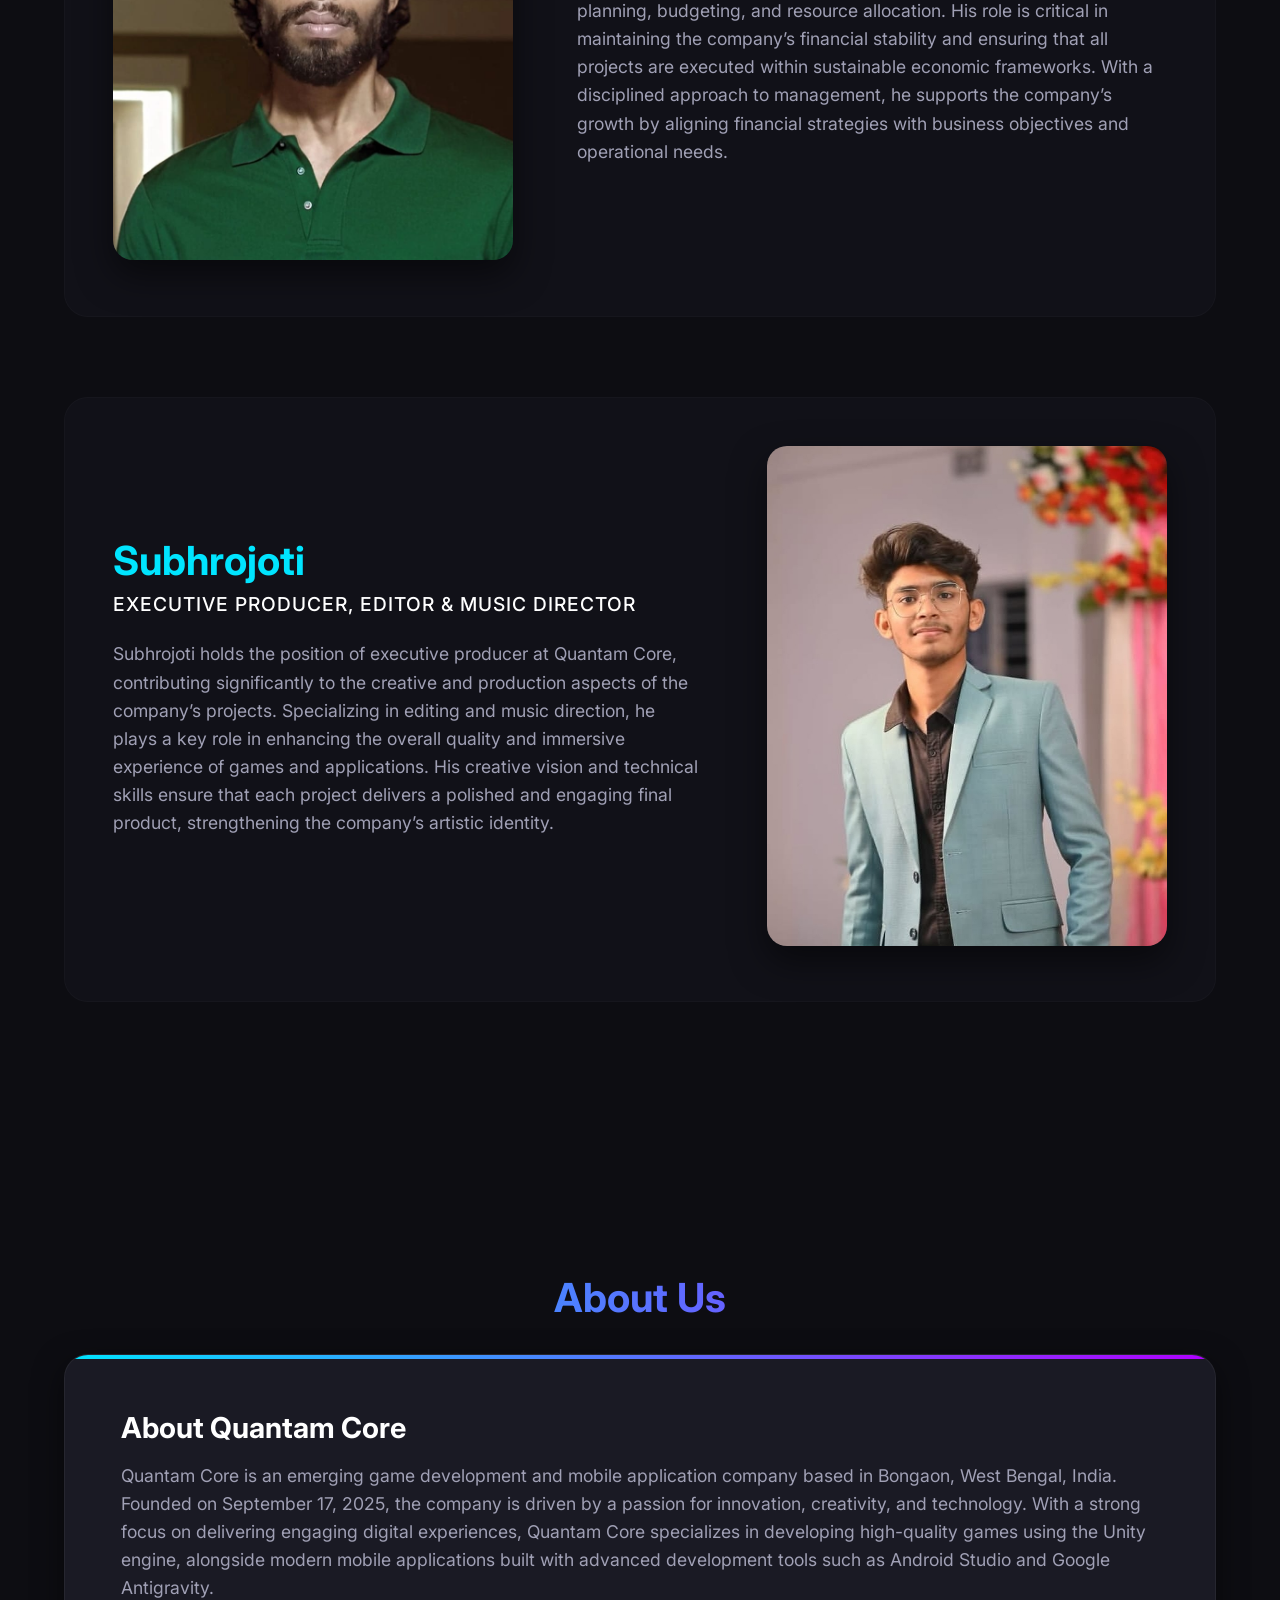
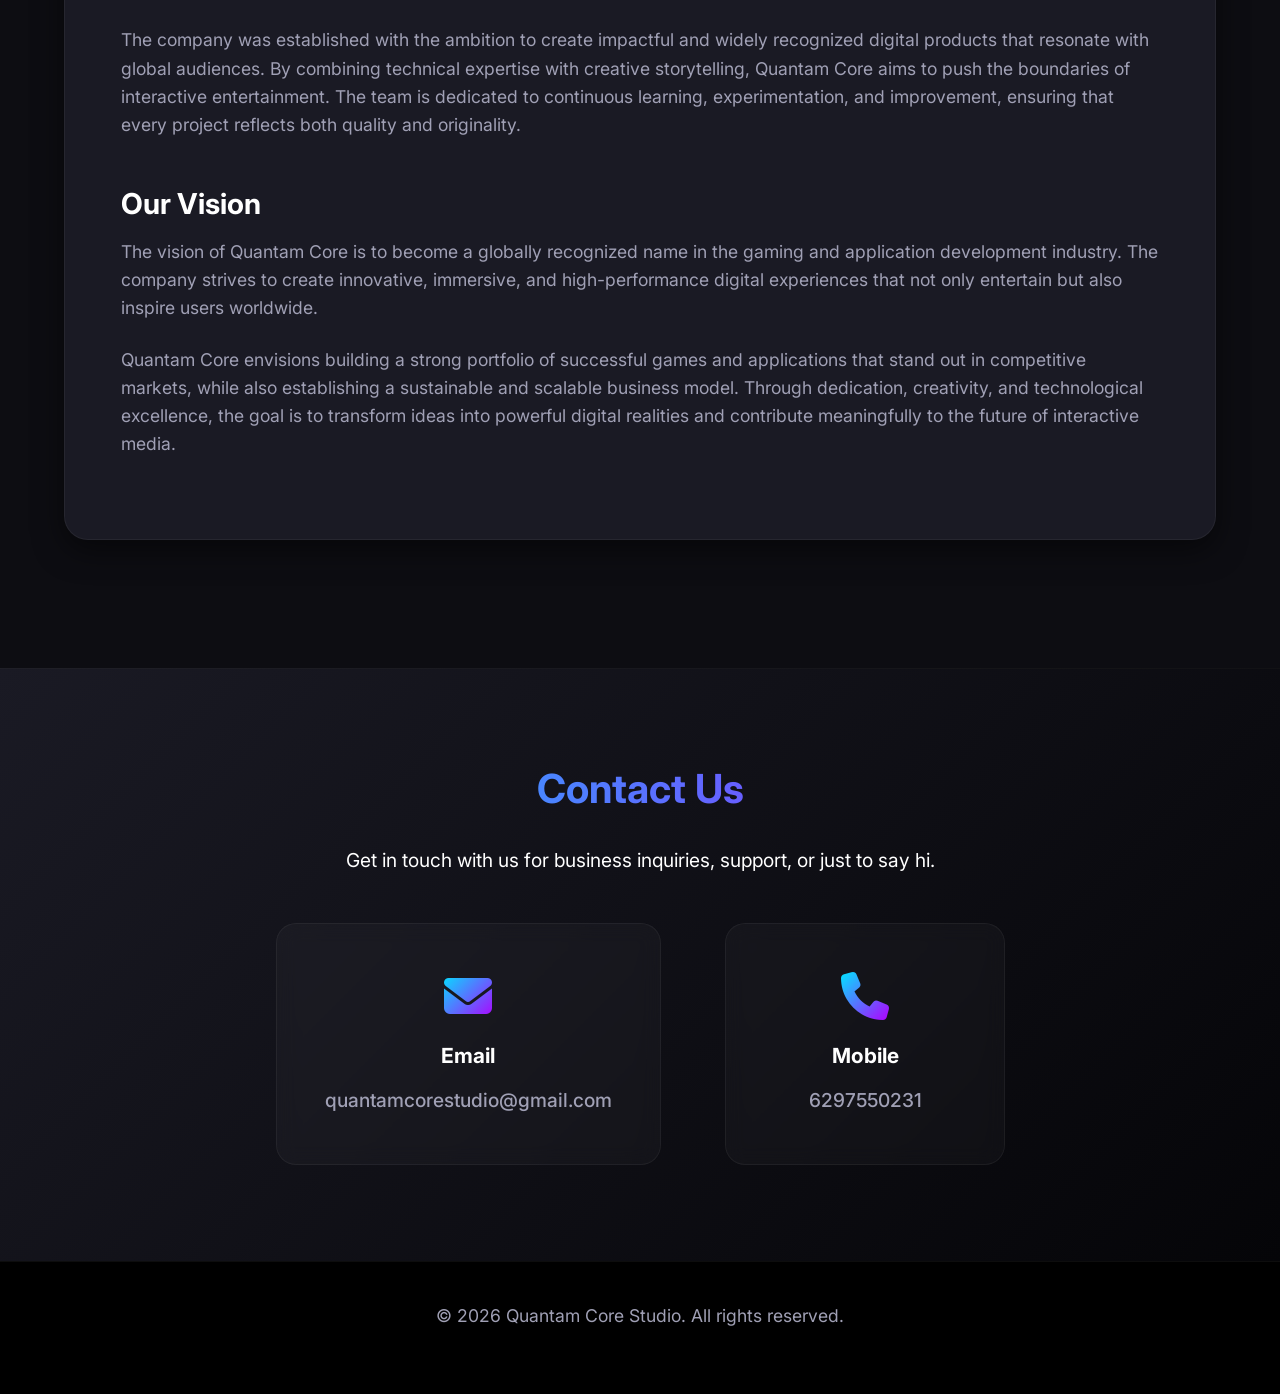
==== commit 05221996: "Add files via upload" ====
--- a/index.html
+++ b/index.html
@@ -534,6 +534,7 @@
             <a href="#team">Team</a>
             <a href="#about">About</a>
             <a href="#contact">Contact</a>
+            <a href="privacy-policy.html">Privacy Policy</a>
         </div>
     </nav>
 
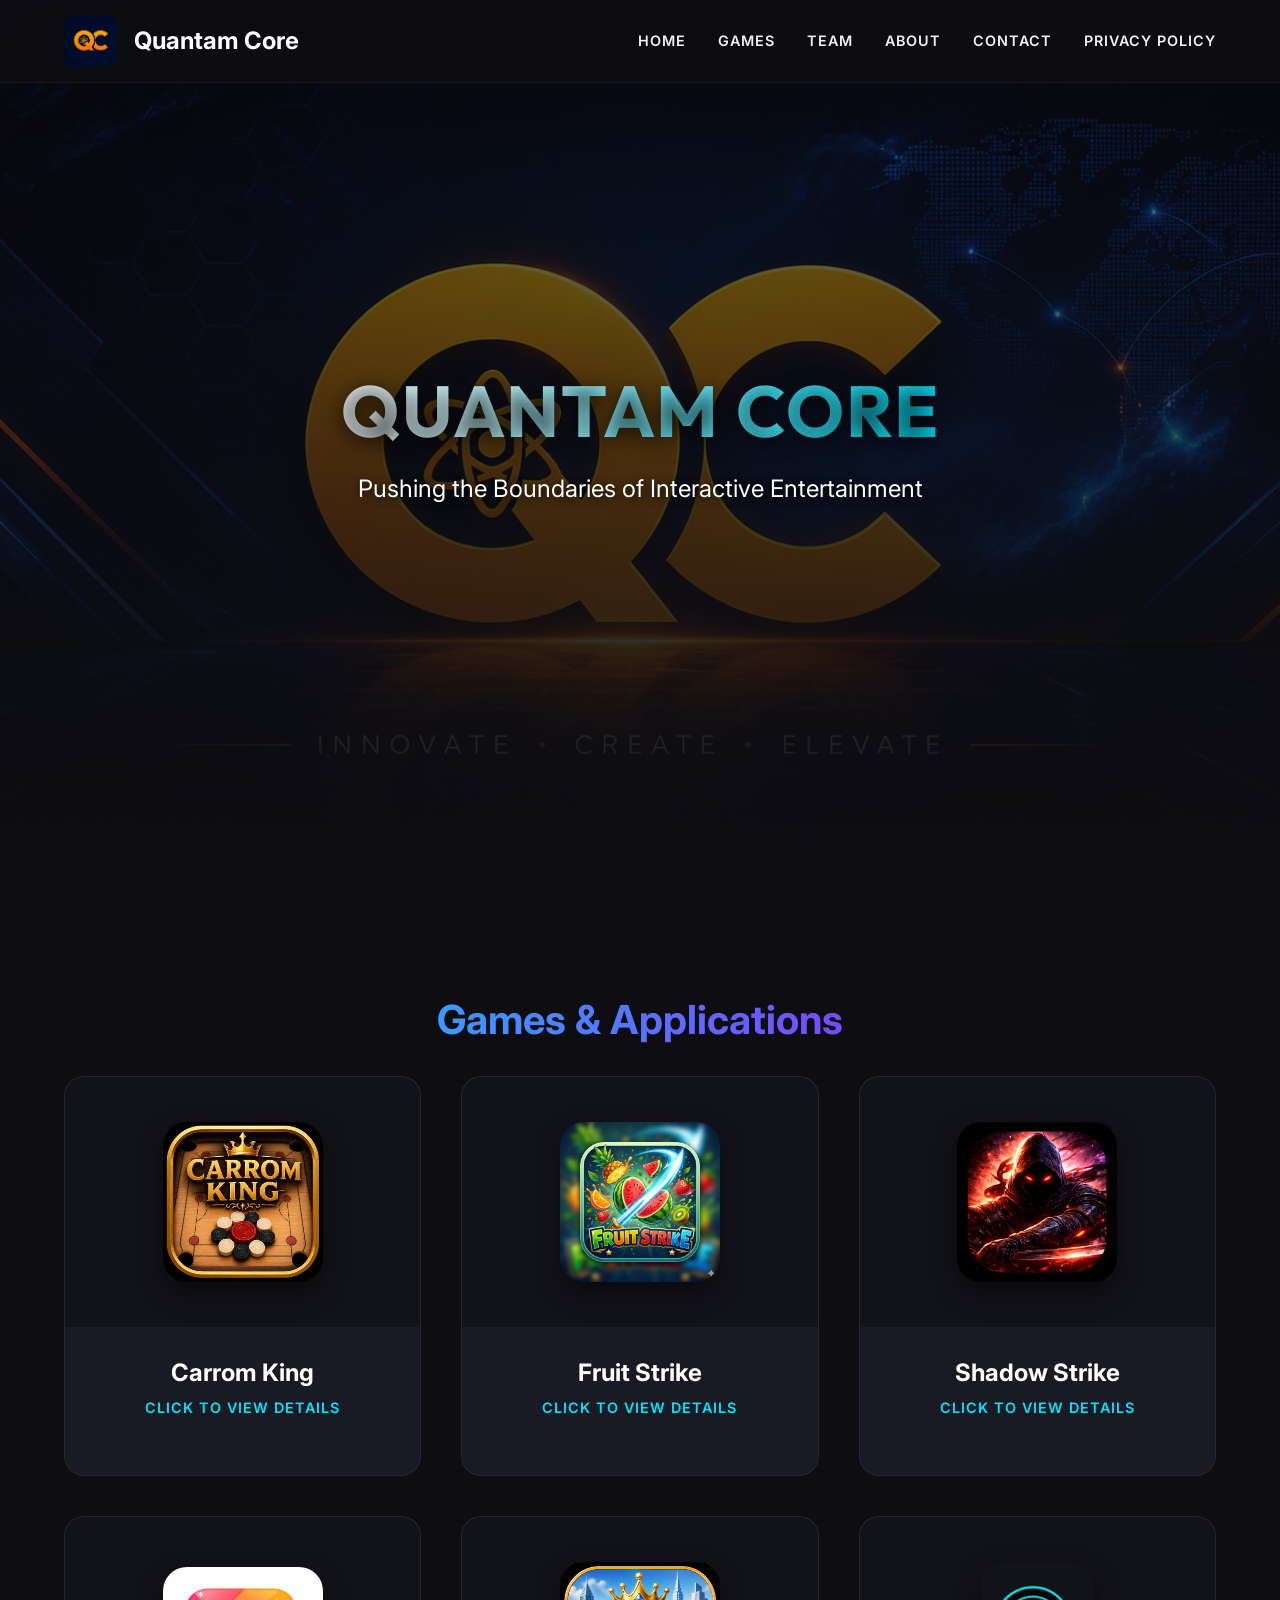
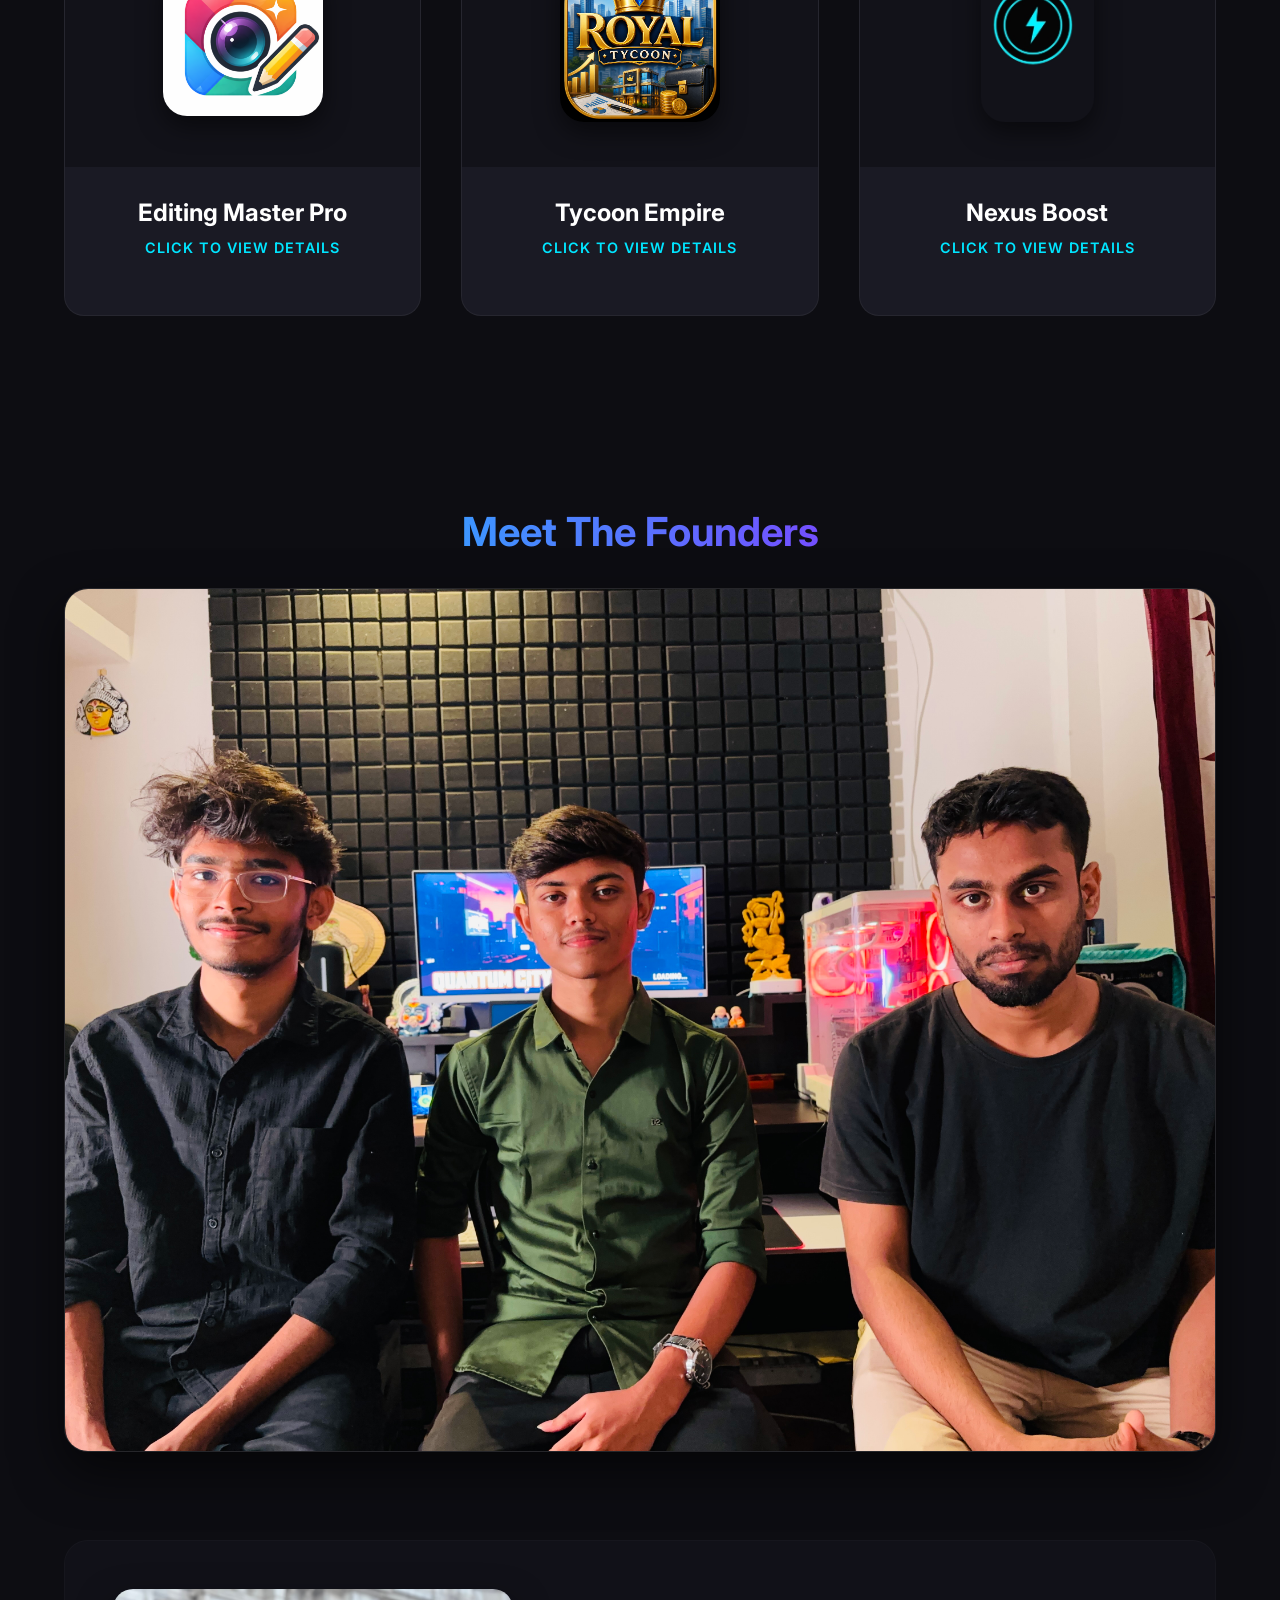
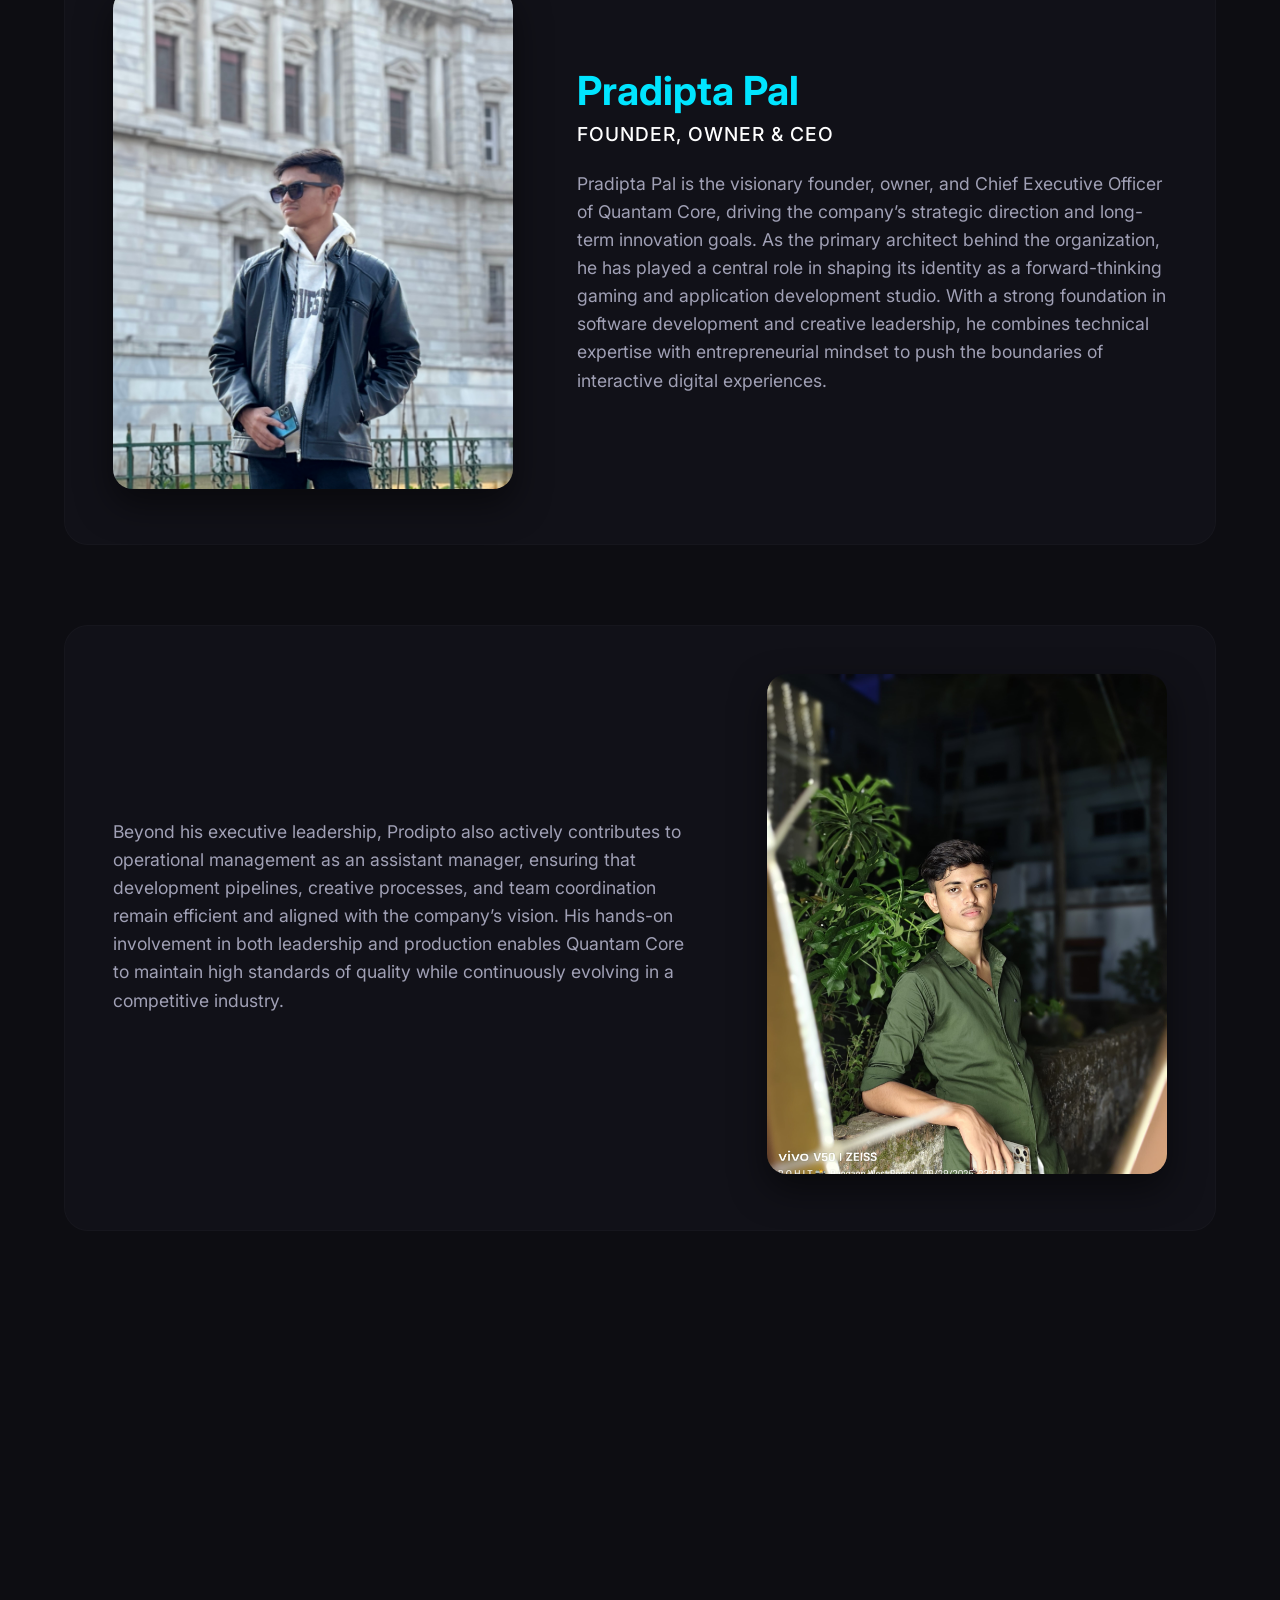
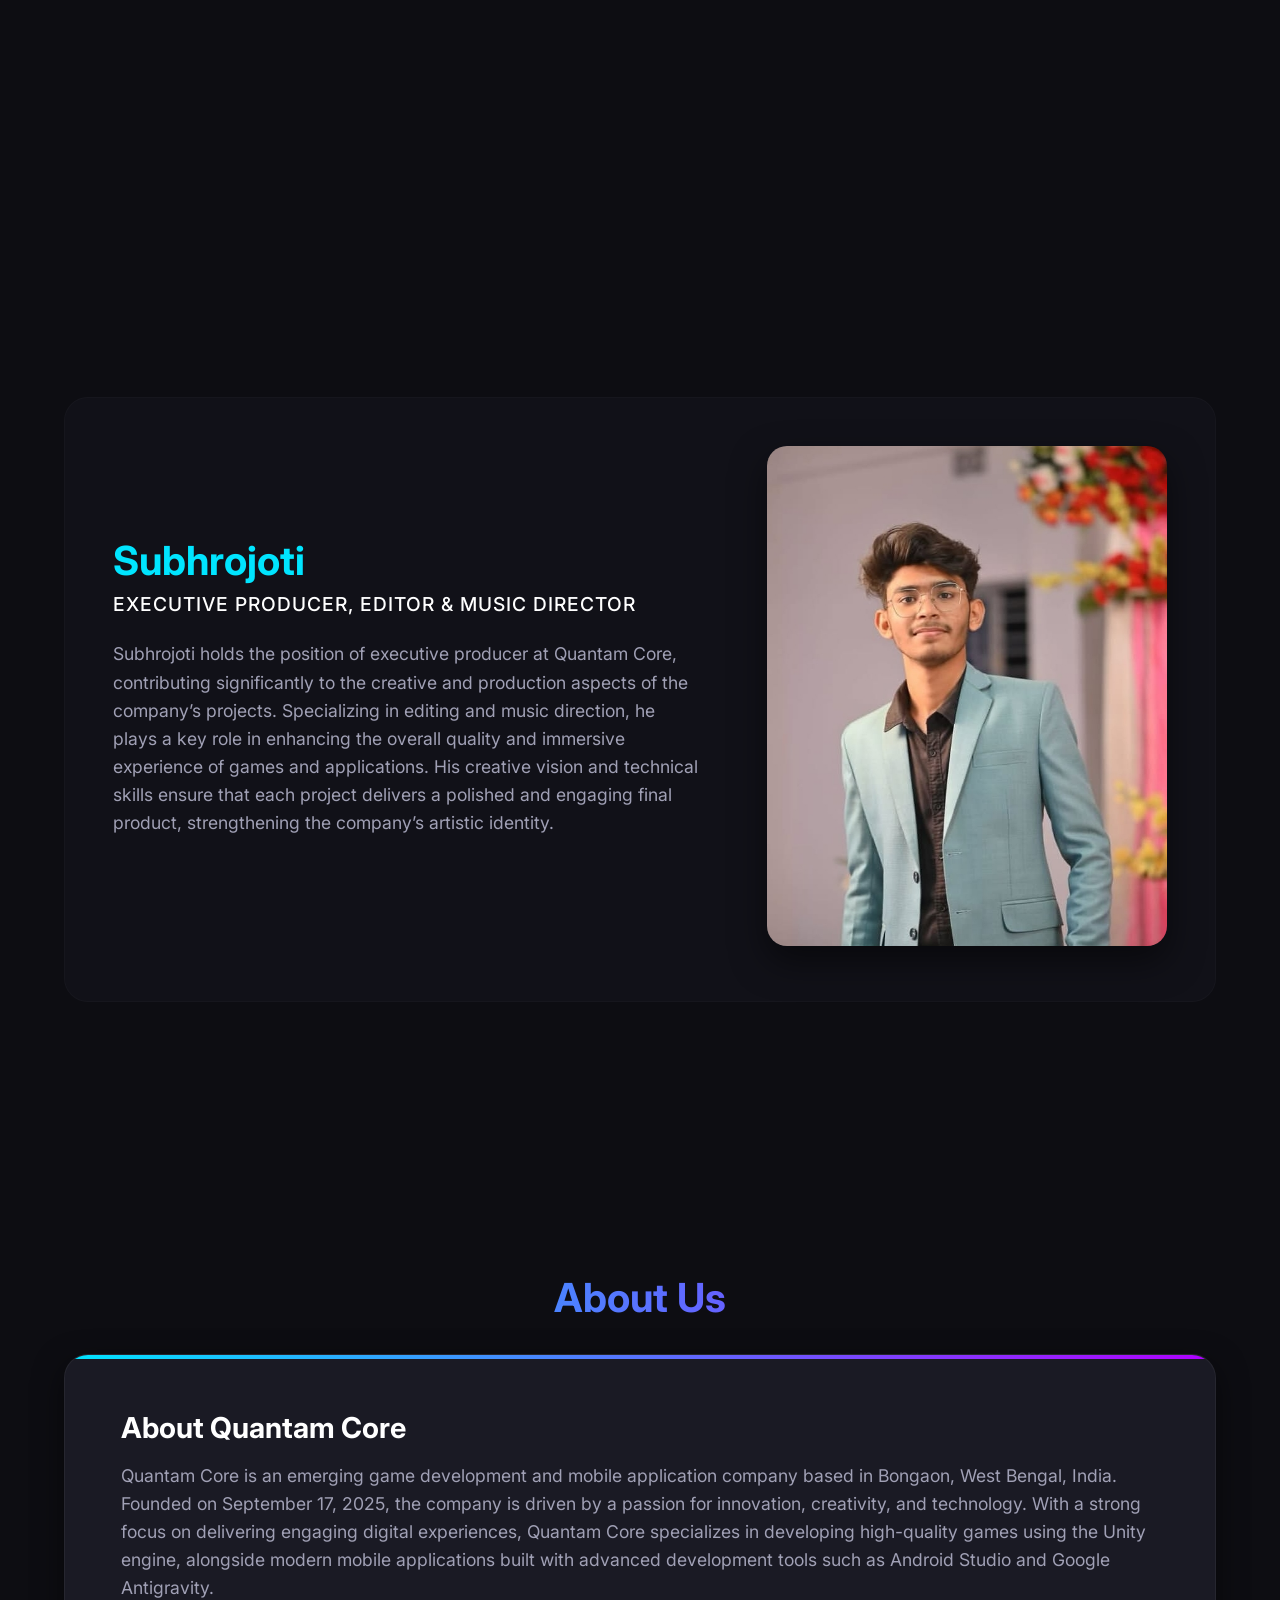
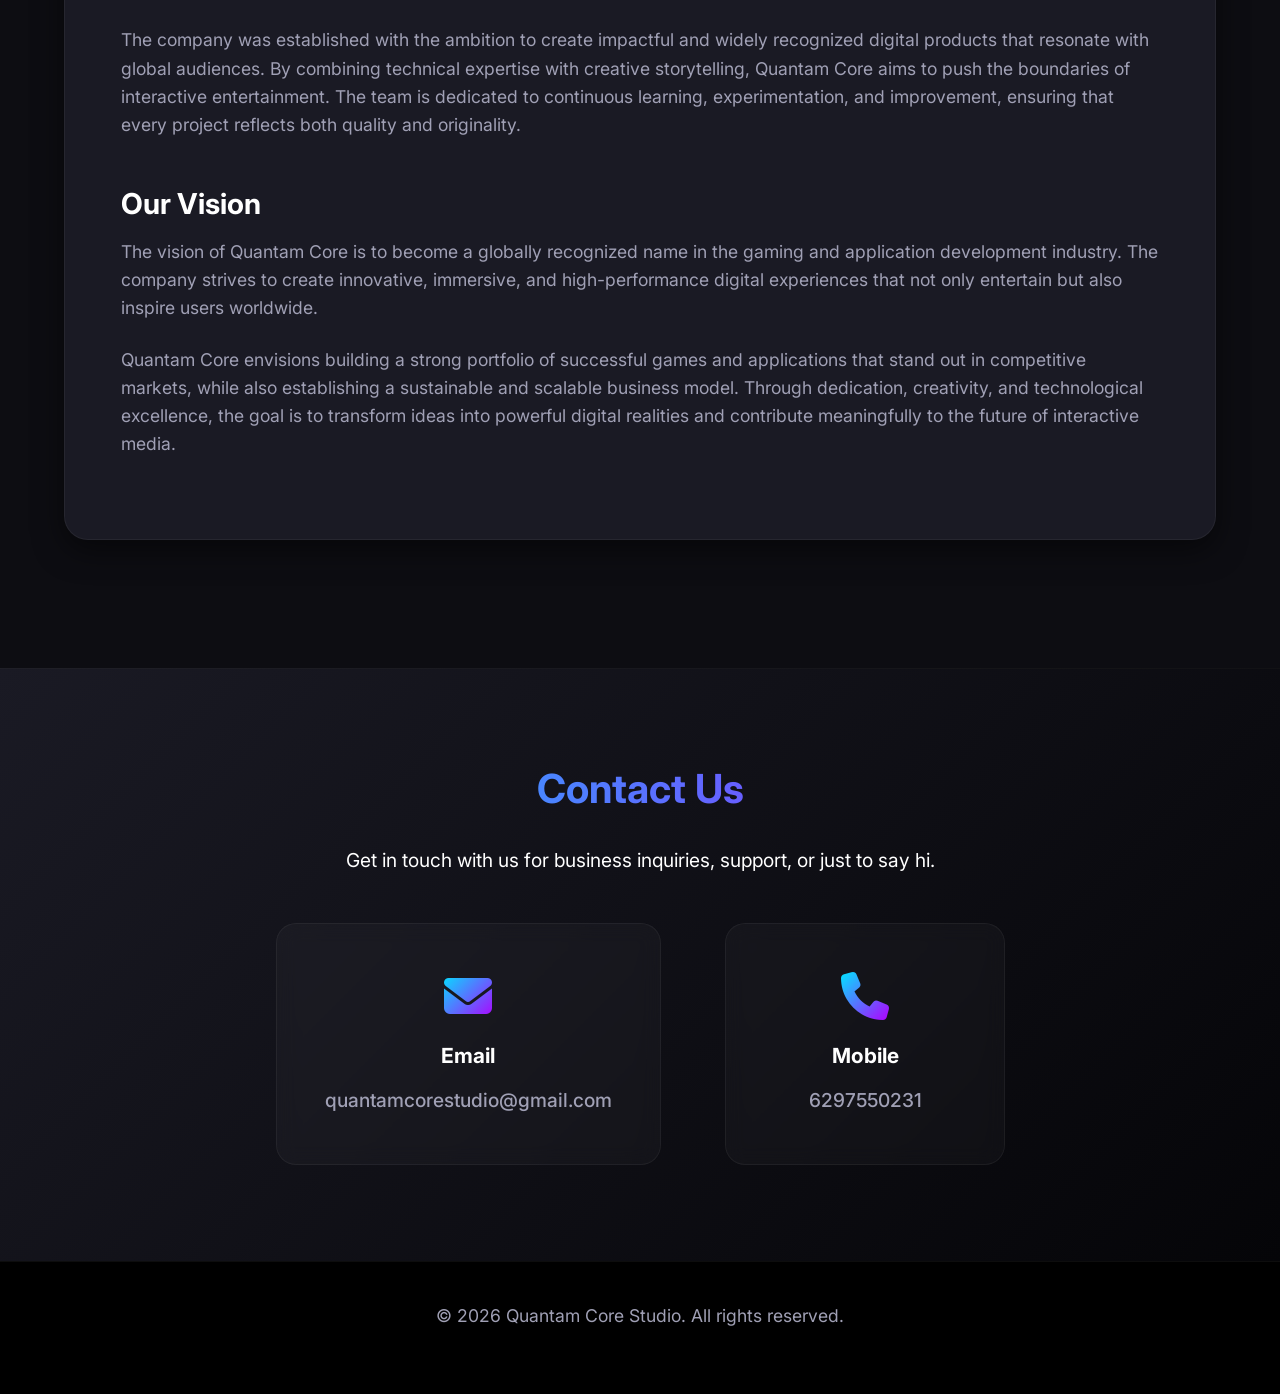
==== commit 8aea3218: "Add files via upload" ====
--- a/index.html
+++ b/index.html
@@ -680,11 +680,15 @@
         <!-- Tanay Halder -->
         <div class="founder">
             <div class="founder-photo">
-                <img src="Asset/tanay%20halder.jpeg" alt="Tanay Halder - Manager & Head of Finance">
+                <a href="https://www.instagram.com/tanay.img?igsh=MWl0ZWZxa2J3cXFxOA==" target="_blank" rel="noopener noreferrer">
+                    <img src="Asset/tanay%20halder.jpeg" alt="Tanay Halder - Founding Member">
+                </a>
             </div>
             <div class="founder-info">
-                <h3>Tanay Halder</h3>
-                <h4>Manager & Head of Finance</h4>
+                <a href="https://www.instagram.com/tanay.img?igsh=MWl0ZWZxa2J3cXFxOA==" target="_blank" rel="noopener noreferrer">
+                    <h3>Tanay Halder</h3>
+                </a>
+                <h4>Founding Member</h4>
                 <p>Tanay Halder serves as the manager and leads the finance department at Quantam Core, where he is responsible for overseeing financial planning, budgeting, and resource allocation. His role is critical in maintaining the company’s financial stability and ensuring that all projects are executed within sustainable economic frameworks. With a disciplined approach to management, he supports the company’s growth by aligning financial strategies with business objectives and operational needs.</p>
             </div>
         </div>
@@ -692,10 +696,14 @@
         <!-- Subhrojoti -->
         <div class="founder reverse">
             <div class="founder-photo">
-                <img src="Asset/subhrojoty.jpeg" alt="Subhrojoti - Executive Producer, Editor & Music Director">
+                <a href="https://www.instagram.com/subhrajoyti_official?igsh=MXh0dno1cmU2MDVleg==" target="_blank" rel="noopener noreferrer">
+                    <img src="Asset/subhrojoty.jpeg" alt="Subhrojoti - Executive Producer, Editor & Music Director">
+                </a>
             </div>
             <div class="founder-info">
-                <h3>Subhrojoti</h3>
+                <a href="https://www.instagram.com/subhrajoyti_official?igsh=MXh0dno1cmU2MDVleg==" target="_blank" rel="noopener noreferrer">
+                    <h3>Subhrojoti</h3>
+                </a>
                 <h4>Executive Producer, Editor & Music Director</h4>
                 <p>Subhrojoti holds the position of executive producer at Quantam Core, contributing significantly to the creative and production aspects of the company’s projects. Specializing in editing and music direction, he plays a key role in enhancing the overall quality and immersive experience of games and applications. His creative vision and technical skills ensure that each project delivers a polished and engaging final product, strengthening the company’s artistic identity.</p>
             </div>
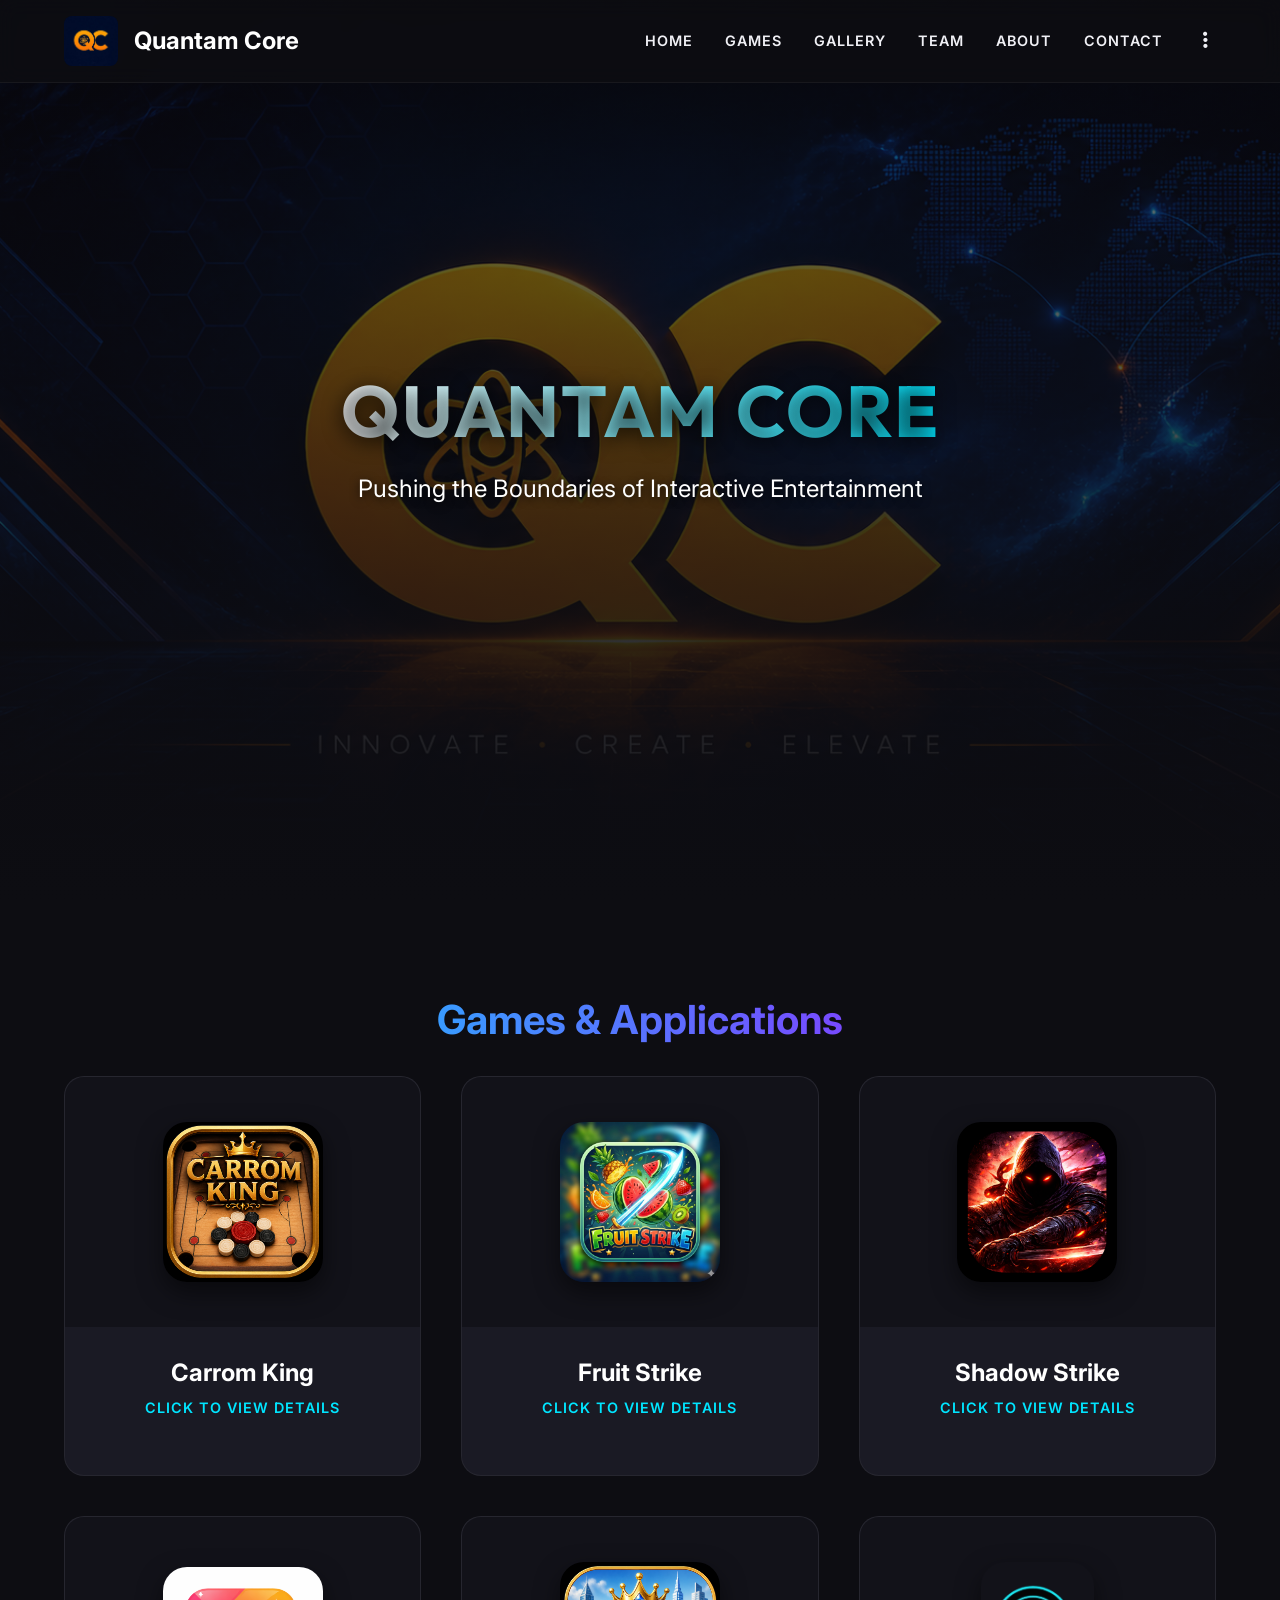
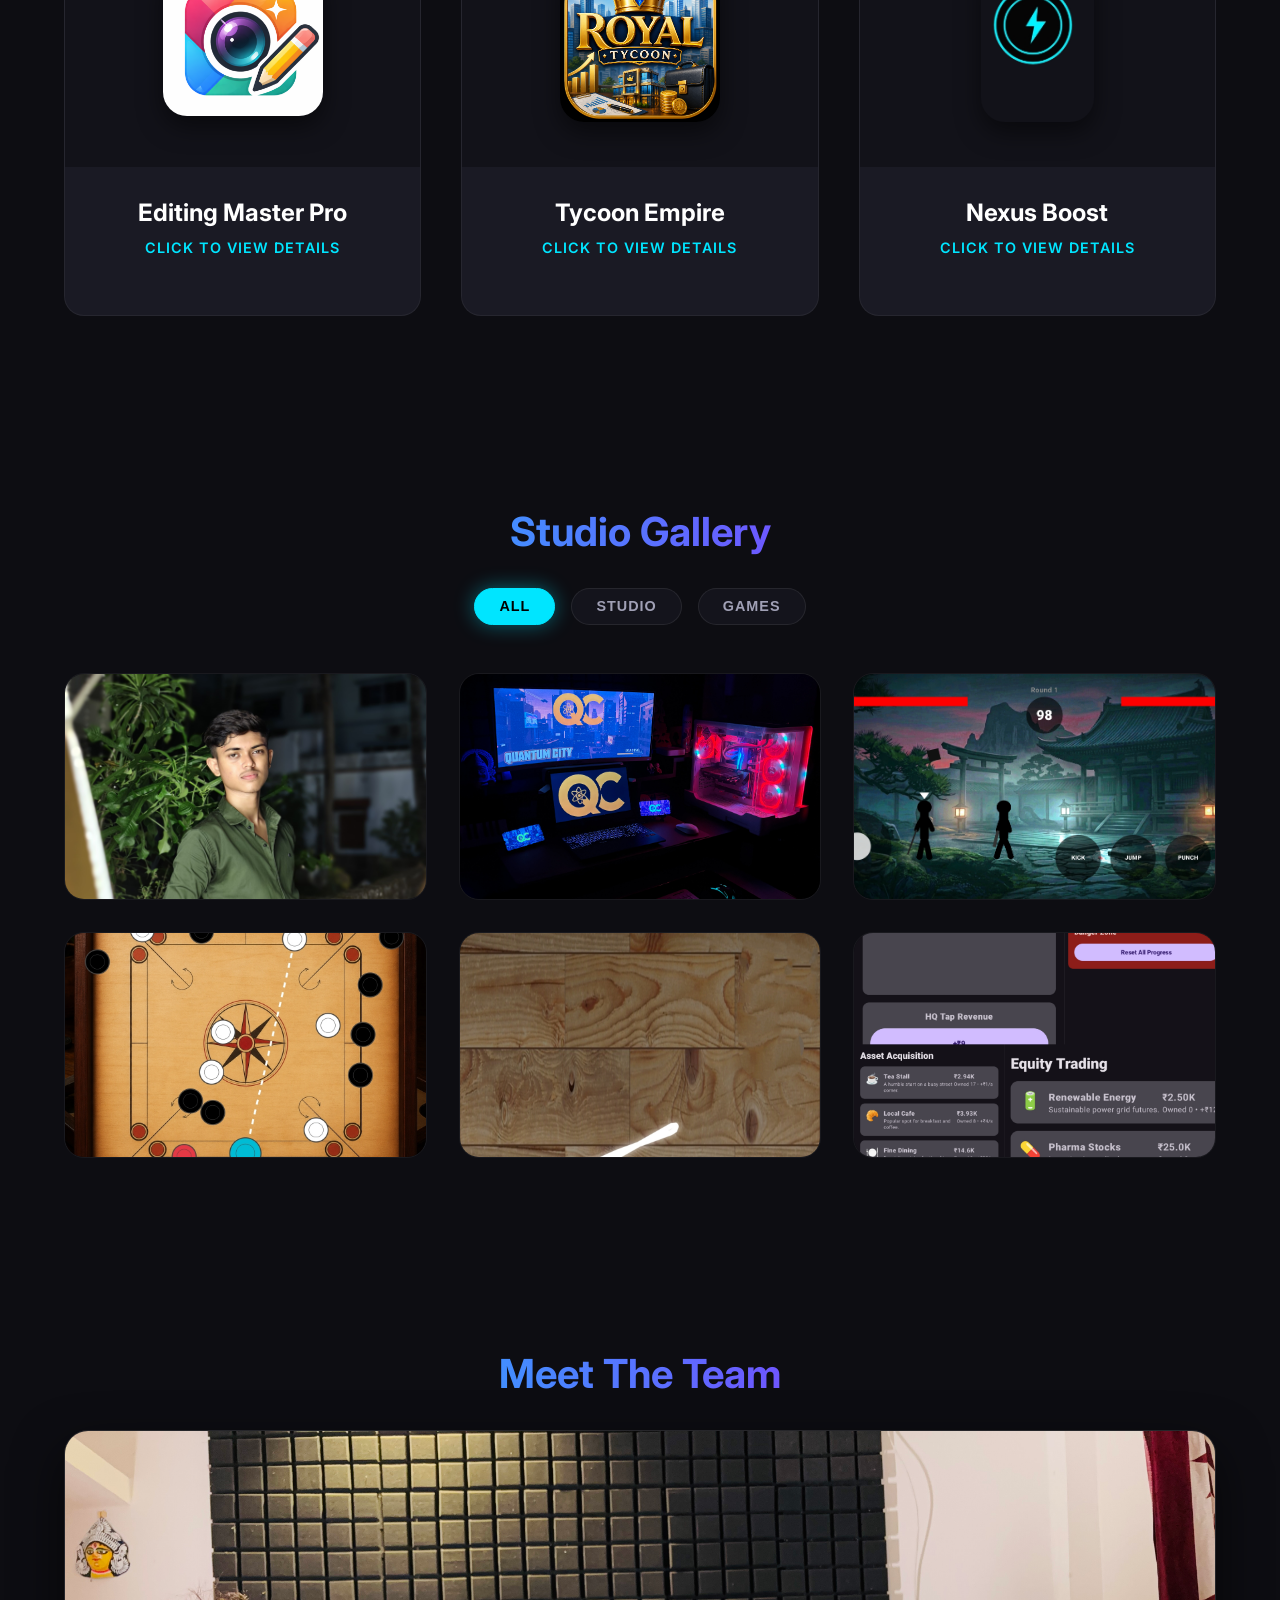
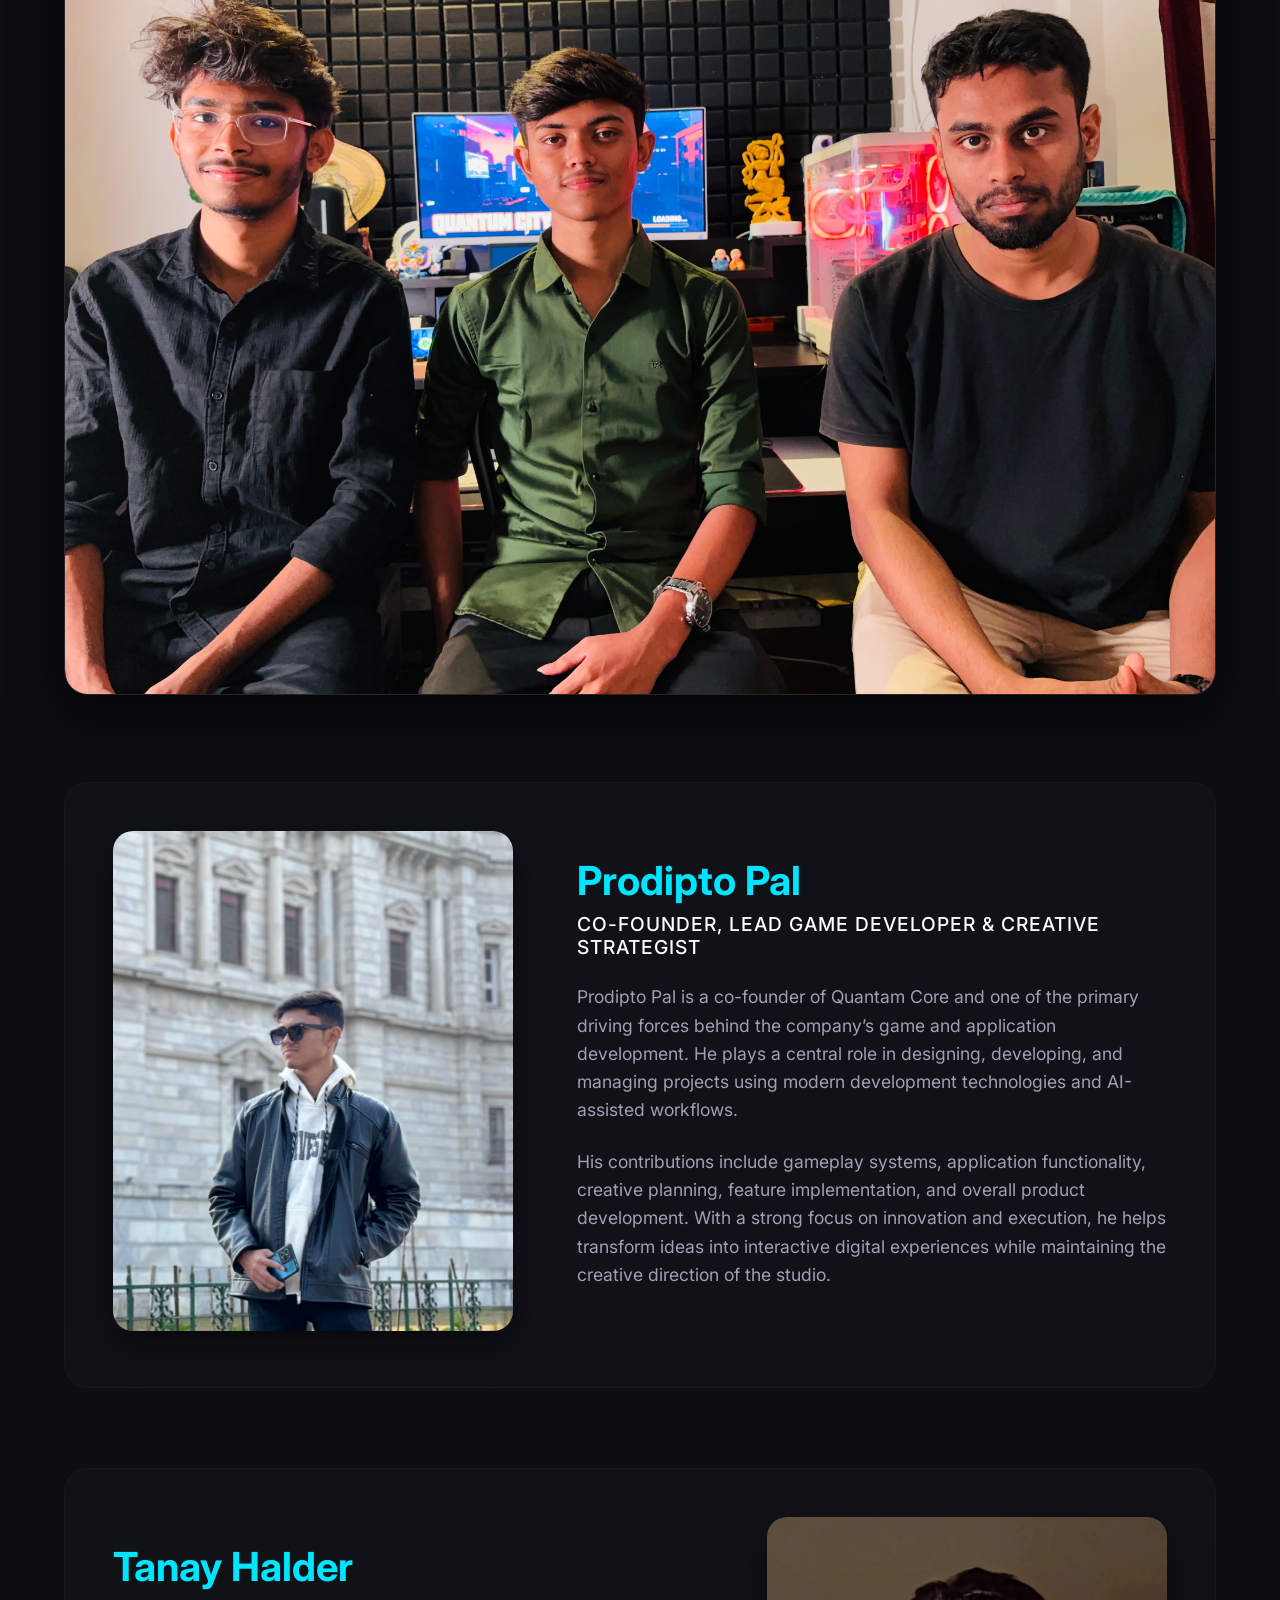
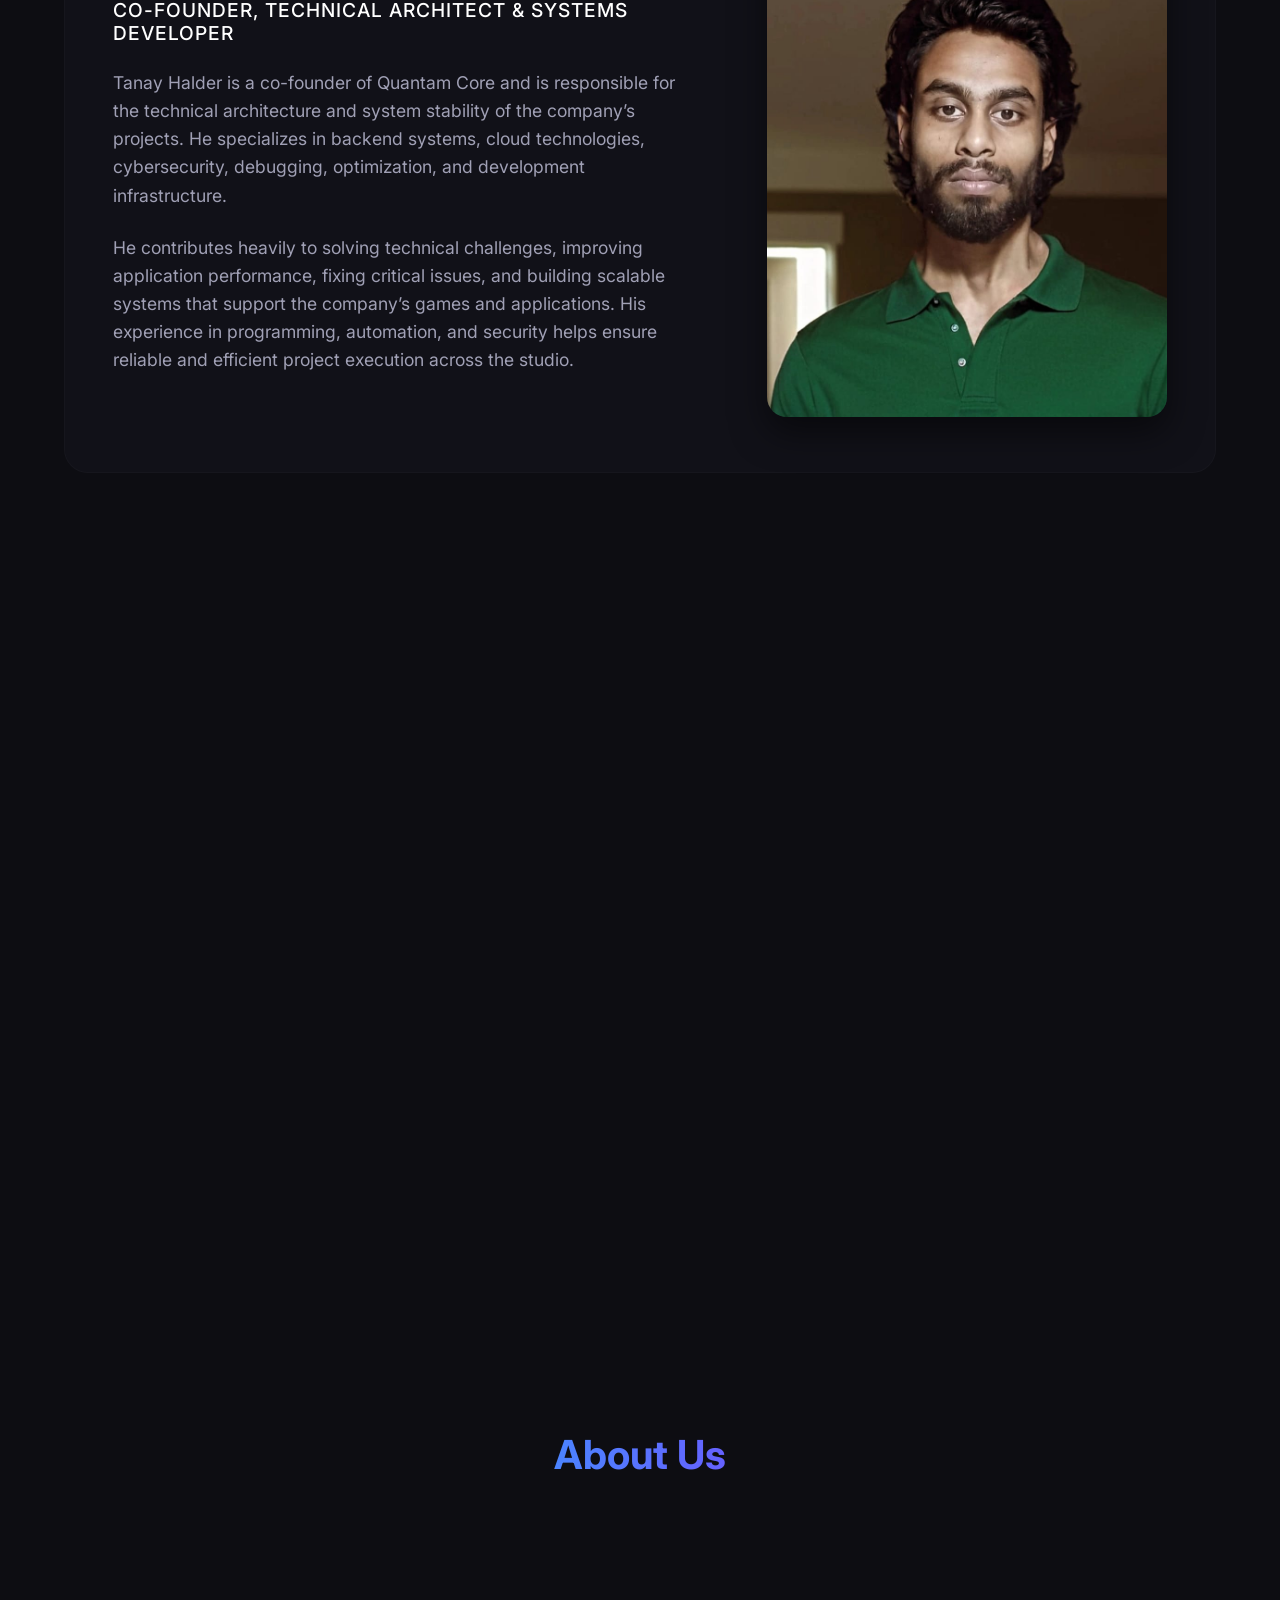
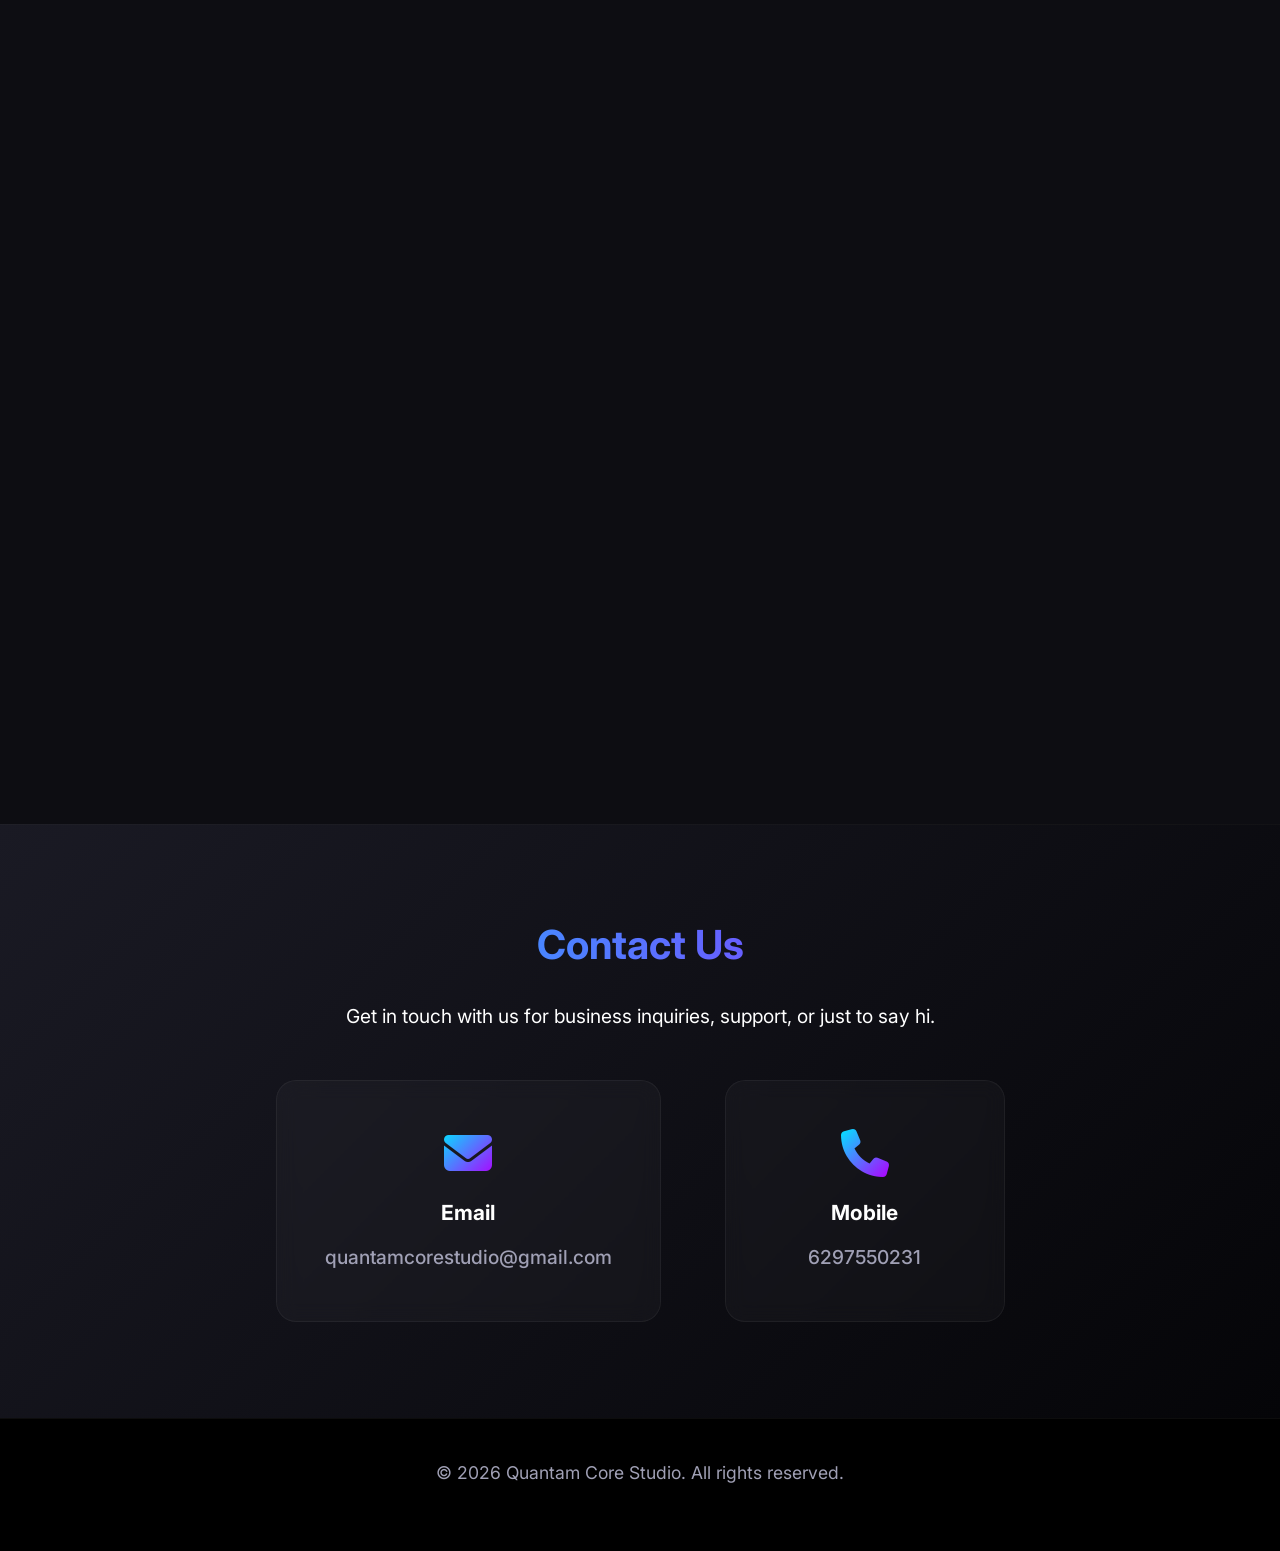
==== commit 1b10f1f3: "Updated website design" ====
--- a/index.html
+++ b/index.html
@@ -516,6 +516,267 @@
                 text-align: center;
             }
         }
+
+        /* 3-Dot Dropdown Styles */
+        .dropdown {
+            position: relative;
+            display: inline-block;
+        }
+
+        .dropbtn {
+            background: none;
+            border: none;
+            color: var(--text-main);
+            font-size: 1.2rem;
+            cursor: pointer;
+            padding: 0 0.5rem;
+            display: flex;
+            align-items: center;
+            height: 100%;
+            transition: color 0.3s ease, text-shadow 0.3s ease;
+        }
+
+        .dropbtn:hover {
+            color: var(--primary-color);
+            text-shadow: var(--glow);
+        }
+
+        .dropdown-content {
+            display: block;
+            visibility: hidden;
+            opacity: 0;
+            position: absolute;
+            right: 0;
+            top: 100%;
+            background-color: var(--surface-color);
+            min-width: 180px;
+            box-shadow: 0 10px 30px rgba(0,0,0,0.6);
+            border: 1px solid rgba(255,255,255,0.08);
+            border-radius: 12px;
+            z-index: 1001;
+            overflow: hidden;
+            margin-top: 0.5rem;
+            transform: translateY(10px);
+            transition: all 0.3s cubic-bezier(0.165, 0.84, 0.44, 1);
+        }
+
+        .dropdown.active .dropdown-content {
+            visibility: visible;
+            opacity: 1;
+            transform: translateY(0);
+        }
+
+        .dropdown-content a {
+            color: var(--text-muted) !important;
+            padding: 0.8rem 1.2rem;
+            text-decoration: none;
+            display: block;
+            font-size: 0.9rem;
+            font-weight: 500;
+            text-transform: none !important;
+            letter-spacing: 0.5px;
+            transition: background 0.3s ease, color 0.3s ease;
+        }
+
+        .dropdown-content a:hover {
+            background-color: rgba(255,255,255,0.05);
+            color: var(--primary-color) !important;
+            text-shadow: none !important;
+        }
+
+        /* Gallery Section Styles */
+        .gallery-filters {
+            display: flex;
+            justify-content: center;
+            gap: 1rem;
+            margin-bottom: 3rem;
+        }
+
+        .filter-btn {
+            background: rgba(26, 26, 36, 0.6);
+            border: 1px solid rgba(255, 255, 255, 0.08);
+            color: var(--text-muted);
+            padding: 0.6rem 1.5rem;
+            border-radius: 30px;
+            cursor: pointer;
+            font-weight: 600;
+            font-size: 0.9rem;
+            letter-spacing: 1px;
+            text-transform: uppercase;
+            transition: all 0.3s ease;
+        }
+
+        .filter-btn:hover, .filter-btn.active {
+            color: #000;
+            background: var(--primary-color);
+            border-color: var(--primary-color);
+            box-shadow: var(--glow);
+        }
+
+        .gallery-grid {
+            display: grid;
+            grid-template-columns: repeat(auto-fill, minmax(320px, 1fr));
+            gap: 2rem;
+        }
+
+        .gallery-item {
+            position: relative;
+            border-radius: 20px;
+            overflow: hidden;
+            aspect-ratio: 16/10;
+            border: 1px solid rgba(255, 255, 255, 0.05);
+            cursor: pointer;
+            transition: all 0.4s cubic-bezier(0.165, 0.84, 0.44, 1);
+        }
+
+        .gallery-item img {
+            width: 100%;
+            height: 100%;
+            object-fit: cover;
+            transition: transform 0.6s cubic-bezier(0.165, 0.84, 0.44, 1);
+        }
+
+        .gallery-item-overlay {
+            position: absolute;
+            inset: 0;
+            background: linear-gradient(to top, rgba(13, 13, 18, 0.9) 10%, rgba(13, 13, 18, 0.2));
+            display: flex;
+            flex-direction: column;
+            justify-content: flex-end;
+            padding: 1.5rem;
+            opacity: 0;
+            transition: opacity 0.4s ease;
+        }
+
+        .gallery-item:hover {
+            transform: translateY(-8px);
+            box-shadow: 0 15px 30px rgba(0, 229, 255, 0.15);
+            border-color: rgba(0, 229, 255, 0.3);
+        }
+
+        .gallery-item:hover img {
+            transform: scale(1.08);
+        }
+
+        .gallery-item:hover .gallery-item-overlay {
+            opacity: 1;
+        }
+
+        .gallery-item-overlay h4 {
+            color: #fff;
+            font-size: 1.2rem;
+            margin-bottom: 0.3rem;
+            transform: translateY(10px);
+            transition: transform 0.4s cubic-bezier(0.165, 0.84, 0.44, 1);
+        }
+
+        .gallery-item-overlay p {
+            color: var(--primary-color);
+            font-size: 0.85rem;
+            text-transform: uppercase;
+            letter-spacing: 1px;
+            margin-bottom: 0;
+            transform: translateY(10px);
+            transition: transform 0.4s cubic-bezier(0.165, 0.84, 0.44, 1) 0.05s;
+        }
+
+        .gallery-item:hover .gallery-item-overlay h4,
+        .gallery-item:hover .gallery-item-overlay p {
+            transform: translateY(0);
+        }
+
+        /* Lightbox Modal Styles */
+        .lightbox-modal {
+            display: none;
+            position: fixed;
+            z-index: 3000;
+            inset: 0;
+            background-color: rgba(5, 5, 8, 0.95);
+            backdrop-filter: blur(15px);
+            justify-content: center;
+            align-items: center;
+            padding: 2rem;
+            animation: fadeIn 0.3s ease;
+        }
+
+        @keyframes fadeIn {
+            from { opacity: 0; }
+            to { opacity: 1; }
+        }
+
+        .lightbox-content {
+            position: relative;
+            max-width: 90%;
+            max-height: 85vh;
+            display: flex;
+            flex-direction: column;
+            align-items: center;
+        }
+
+        .lightbox-img {
+            max-width: 100%;
+            max-height: 75vh;
+            object-fit: contain;
+            border-radius: 16px;
+            box-shadow: 0 20px 60px rgba(0,0,0,0.8);
+            border: 1px solid rgba(255,255,255,0.08);
+            animation: scaleIn 0.4s cubic-bezier(0.165, 0.84, 0.44, 1);
+        }
+
+        @keyframes scaleIn {
+            from { transform: scale(0.95); opacity: 0; }
+            to { transform: scale(1); opacity: 1; }
+        }
+
+        .lightbox-caption {
+            color: var(--text-main);
+            margin-top: 1.5rem;
+            font-size: 1.1rem;
+            text-align: center;
+            max-width: 600px;
+        }
+
+        .close-lightbox {
+            position: absolute;
+            top: -50px;
+            right: 0;
+            color: #fff;
+            font-size: 2rem;
+            cursor: pointer;
+            width: 40px;
+            height: 40px;
+            display: flex;
+            align-items: center;
+            justify-content: center;
+            background: rgba(255,255,255,0.05);
+            border-radius: 50%;
+            transition: all 0.3s;
+        }
+
+        .close-lightbox:hover {
+            background: var(--primary-color);
+            color: #000;
+            transform: scale(1.1) rotate(90deg);
+        }
+
+        @media (max-width: 768px) {
+            .lightbox-modal {
+                padding: 1rem;
+            }
+            .close-lightbox {
+                top: 10px;
+                right: 10px;
+                background: rgba(0,0,0,0.6);
+            }
+        }
+        
+        @media (max-width: 768px) {
+            .nav-links .dropdown {
+                display: none; /* Keep dropdown aligned with standard nav links on mobile collapse */
+            }
+        }
+        /* End of styles additions */
+        }
     </style>
     <!-- Simple Icons for Contact -->
     <link rel="stylesheet" href="https://cdnjs.cloudflare.com/ajax/libs/font-awesome/6.4.0/css/all.min.css">
@@ -531,10 +792,18 @@
         <div class="nav-links">
             <a href="#home">Home</a>
             <a href="#portfolio">Games</a>
+            <a href="#gallery">Gallery</a>
             <a href="#team">Team</a>
             <a href="#about">About</a>
             <a href="#contact">Contact</a>
-            <a href="privacy-policy.html">Privacy Policy</a>
+            <div class="dropdown">
+                <button class="dropbtn" id="dropdownBtn" aria-label="More Menu">
+                    <i class="fa-solid fa-ellipsis-vertical"></i>
+                </button>
+                <div class="dropdown-content" id="dropdownContent">
+                    <a href="privacy-policy.html">Privacy Policy</a>
+                </div>
+            </div>
         </div>
     </nav>
 
@@ -642,70 +911,129 @@
         </div>
     </section>
 
+    <section id="gallery">
+        <h2>Studio Gallery</h2>
+        <div class="gallery-filters">
+            <button class="filter-btn active" data-filter="all">All</button>
+            <button class="filter-btn" data-filter="studio">Studio</button>
+            <button class="filter-btn" data-filter="games">Games</button>
+        </div>
+        <div class="gallery-grid">
+            <!-- Item 1: Prodipto relocated photo -->
+            <div class="gallery-item" data-category="studio" data-src="Asset/pradipta%20pal%202.jpeg" data-caption="Co-Founder Prodipto Pal analyzing project workflows and development cycles.">
+                <img src="Asset/pradipta%20pal%202.jpeg" alt="Prodipto Pal - Creative strategist working">
+                <div class="gallery-item-overlay">
+                    <h4>Prodipto Pal - Creative Workflow</h4>
+                    <p>Studio</p>
+                </div>
+            </div>
+            <!-- Item 2: Workspace Setup -->
+            <div class="gallery-item" data-category="studio" data-src="Asset/setup.jpeg" data-caption="Our state-of-the-art gaming and application development workspace where concepts turn into digital experiences.">
+                <img src="Asset/setup.jpeg" alt="Quantam Core Creative Space">
+                <div class="gallery-item-overlay">
+                    <h4>Quantam Core Creative Space</h4>
+                    <p>Studio</p>
+                </div>
+            </div>
+            <!-- Item 3: Shadow Strike -->
+            <div class="gallery-item" data-category="games" data-src="Asset/Shadow%20strike%20gameplay%20.jpeg" data-caption="Intense shadow tactical combat sequences from our action title Shadow Strike.">
+                <img src="Asset/Shadow%20strike%20gameplay%20.jpeg" alt="Shadow Strike gameplay action">
+                <div class="gallery-item-overlay">
+                    <h4>Shadow Strike Combat</h4>
+                    <p>Games</p>
+                </div>
+            </div>
+            <!-- Item 4: Carrom King -->
+            <div class="gallery-item" data-category="games" data-src="Asset/Carrom%20King%20gameplay%20.jpeg" data-caption="Immersive multiplayer interface and board dynamics in Carrom King.">
+                <img src="Asset/Carrom%20King%20gameplay%20.jpeg" alt="Carrom King board layout">
+                <div class="gallery-item-overlay">
+                    <h4>Carrom King Board</h4>
+                    <p>Games</p>
+                </div>
+            </div>
+            <!-- Item 5: Fruit Strike -->
+            <div class="gallery-item" data-category="games" data-src="Asset/Fruit%20strike%20gameplay.jpeg" data-caption="High-paced juicy slicing combos and gameplay action in Fruit Strike.">
+                <img src="Asset/Fruit%20strike%20gameplay.jpeg" alt="Fruit Strike slicing action">
+                <div class="gallery-item-overlay">
+                    <h4>Fruit Strike Combos</h4>
+                    <p>Games</p>
+                </div>
+            </div>
+            <!-- Item 6: Tycoon Empire -->
+            <div class="gallery-item" data-category="games" data-src="Asset/Tycoon%20Empire%20gameplay.jpeg" data-caption="Detailed resource and building management interfaces in Tycoon Empire.">
+                <img src="Asset/Tycoon%20Empire%20gameplay.jpeg" alt="Tycoon Empire startup simulation">
+                <div class="gallery-item-overlay">
+                    <h4>Tycoon Empire Simulation</h4>
+                    <p>Games</p>
+                </div>
+            </div>
+        </div>
+    </section>
+
+    <!-- Gallery Lightbox Modal -->
+    <div id="galleryLightbox" class="lightbox-modal">
+        <div class="lightbox-content">
+            <span class="close-lightbox">&times;</span>
+            <img id="lightboxImage" src="" alt="Enlarged gallery view" class="lightbox-img">
+            <div id="lightboxCaption" class="lightbox-caption">Caption text goes here</div>
+        </div>
+    </div>
+
     <section id="team">
-        <h2>Meet The Founders</h2>
+        <h2>Meet The Team</h2>
         
         <div class="team-photo-wrapper">
-            <img src="Asset/Team.jpeg" alt="Quantam Core Founders Team">
-        </div>
-
-        <!-- Pradipta Pal Part 1 -->
+            <img src="Asset/Team.jpeg" alt="Quantam Core Studio Team">
+        </div>
+
+        <!-- Prodipto Pal -->
         <div class="founder">
             <div class="founder-photo">
                 <a href="https://www.instagram.com/prodipto_pal/" target="_blank" rel="noopener noreferrer">
-                    <img src="Asset/Pradipta%20pal%201.jpeg" alt="Pradipta Pal - Founder & CEO">
+                    <img src="Asset/Pradipta%20pal%201.jpeg" alt="Prodipto Pal - Co-Founder, Lead Game Developer & Creative Strategist">
                 </a>
             </div>
             <div class="founder-info">
                 <a href="https://www.instagram.com/prodipto_pal/" target="_blank" rel="noopener noreferrer">
-                    <h3>Pradipta Pal</h3>
+                    <h3>Prodipto Pal</h3>
                 </a>
-                <h4>Founder, Owner & CEO</h4>
-                <p>Pradipta Pal is the visionary founder, owner, and Chief Executive Officer of Quantam Core, driving the company’s strategic direction and long-term innovation goals. As the primary architect behind the organization, he has played a central role in shaping its identity as a forward-thinking gaming and application development studio. With a strong foundation in software development and creative leadership, he combines technical expertise with entrepreneurial mindset to push the boundaries of interactive digital experiences.</p>
-            </div>
-        </div>
-
-        <!-- Pradipta Pal Part 2 -->
+                <h4>Co-Founder, Lead Game Developer & Creative Strategist</h4>
+                <p>Prodipto Pal is a co-founder of Quantam Core and one of the primary driving forces behind the company’s game and application development. He plays a central role in designing, developing, and managing projects using modern development technologies and AI-assisted workflows.</p>
+                <p>His contributions include gameplay systems, application functionality, creative planning, feature implementation, and overall product development. With a strong focus on innovation and execution, he helps transform ideas into interactive digital experiences while maintaining the creative direction of the studio.</p>
+            </div>
+        </div>
+
+        <!-- Tanay Halder -->
         <div class="founder reverse">
             <div class="founder-photo">
-                <a href="https://www.instagram.com/prodipto_pal/" target="_blank" rel="noopener noreferrer">
-                    <img src="Asset/pradipta%20pal%202.jpeg" alt="Pradipta Pal - Assistant Manager">
-                </a>
-            </div>
-            <div class="founder-info">
-                <p>Beyond his executive leadership, Prodipto also actively contributes to operational management as an assistant manager, ensuring that development pipelines, creative processes, and team coordination remain efficient and aligned with the company’s vision. His hands-on involvement in both leadership and production enables Quantam Core to maintain high standards of quality while continuously evolving in a competitive industry.</p>
-            </div>
-        </div>
-
-        <!-- Tanay Halder -->
-        <div class="founder">
-            <div class="founder-photo">
                 <a href="https://www.instagram.com/tanay.img?igsh=MWl0ZWZxa2J3cXFxOA==" target="_blank" rel="noopener noreferrer">
-                    <img src="Asset/tanay%20halder.jpeg" alt="Tanay Halder - Founding Member">
+                    <img src="Asset/tanay%20halder.jpeg" alt="Tanay Halder - Co-Founder, Technical Architect & Systems Developer">
                 </a>
             </div>
             <div class="founder-info">
                 <a href="https://www.instagram.com/tanay.img?igsh=MWl0ZWZxa2J3cXFxOA==" target="_blank" rel="noopener noreferrer">
                     <h3>Tanay Halder</h3>
                 </a>
-                <h4>Founding Member</h4>
-                <p>Tanay Halder serves as the manager and leads the finance department at Quantam Core, where he is responsible for overseeing financial planning, budgeting, and resource allocation. His role is critical in maintaining the company’s financial stability and ensuring that all projects are executed within sustainable economic frameworks. With a disciplined approach to management, he supports the company’s growth by aligning financial strategies with business objectives and operational needs.</p>
-            </div>
-        </div>
-
-        <!-- Subhrojoti -->
-        <div class="founder reverse">
+                <h4>Co-Founder, Technical Architect & Systems Developer</h4>
+                <p>Tanay Halder is a co-founder of Quantam Core and is responsible for the technical architecture and system stability of the company’s projects. He specializes in backend systems, cloud technologies, cybersecurity, debugging, optimization, and development infrastructure.</p>
+                <p>He contributes heavily to solving technical challenges, improving application performance, fixing critical issues, and building scalable systems that support the company’s games and applications. His experience in programming, automation, and security helps ensure reliable and efficient project execution across the studio.</p>
+            </div>
+        </div>
+
+        <!-- Shubhrajyoti -->
+        <div class="founder">
             <div class="founder-photo">
                 <a href="https://www.instagram.com/subhrajoyti_official?igsh=MXh0dno1cmU2MDVleg==" target="_blank" rel="noopener noreferrer">
-                    <img src="Asset/subhrojoty.jpeg" alt="Subhrojoti - Executive Producer, Editor & Music Director">
+                    <img src="Asset/subhrojoty.jpeg" alt="Shubhrajyoti - Executive Producer, Creative Director & Brand Representative">
                 </a>
             </div>
             <div class="founder-info">
                 <a href="https://www.instagram.com/subhrajoyti_official?igsh=MXh0dno1cmU2MDVleg==" target="_blank" rel="noopener noreferrer">
-                    <h3>Subhrojoti</h3>
+                    <h3>Shubhrajyoti</h3>
                 </a>
-                <h4>Executive Producer, Editor & Music Director</h4>
-                <p>Subhrojoti holds the position of executive producer at Quantam Core, contributing significantly to the creative and production aspects of the company’s projects. Specializing in editing and music direction, he plays a key role in enhancing the overall quality and immersive experience of games and applications. His creative vision and technical skills ensure that each project delivers a polished and engaging final product, strengthening the company’s artistic identity.</p>
+                <h4>Executive Producer, Creative Director & Brand Representative</h4>
+                <p>Shubhrajyoti is responsible for the creative production and visual presentation of Quantam Core’s projects. He contributes to editing direction, promotional planning, creative presentation, and the overall artistic identity of the company.</p>
+                <p>He also represents Quantam Core in promotional campaigns and ad shoots, helping strengthen the company’s public image and brand presence. His creative involvement helps deliver polished, engaging, and professional experiences across both media and production.</p>
             </div>
         </div>
     </section>
@@ -763,8 +1091,8 @@
 
     <script>
         document.addEventListener("DOMContentLoaded", () => {
-            // Reveal elements on scroll
-            const revealElements = document.querySelectorAll('.founder, .portfolio-item, .about-text');
+            // Reveal elements on scroll (extended to include new gallery-item class)
+            const revealElements = document.querySelectorAll('.founder, .portfolio-item, .about-text, .gallery-item');
             const revealCallback = (entries, observer) => {
                 entries.forEach(entry => {
                     if (entry.isIntersecting) {
@@ -796,7 +1124,23 @@
                 });
             });
 
-            // Modal Logic
+            // Navbar Dropdown Toggle Logic
+            const dropdown = document.querySelector('.dropdown');
+            const dropdownBtn = document.getElementById('dropdownBtn');
+
+            dropdownBtn.addEventListener('click', (e) => {
+                e.stopPropagation();
+                dropdown.classList.toggle('active');
+            });
+
+            // Close dropdown when clicking outside
+            document.addEventListener('click', () => {
+                if (dropdown.classList.contains('active')) {
+                    dropdown.classList.remove('active');
+                }
+            });
+
+            // Game/App Modal Logic
             const modal = document.getElementById("gameModal");
             const btnClose = document.querySelector(".close-modal");
             const items = document.querySelectorAll(".portfolio-item");
@@ -815,10 +1159,69 @@
                 modal.style.display = "none";
             }
 
+            // Gallery Category Filtering Logic
+            const filterBtns = document.querySelectorAll('.filter-btn');
+            const galleryItems = document.querySelectorAll('.gallery-item');
+
+            filterBtns.forEach(btn => {
+                btn.addEventListener('click', () => {
+                    // Update active button styling
+                    filterBtns.forEach(b => b.classList.remove('active'));
+                    btn.classList.add('active');
+
+                    const filterValue = btn.getAttribute('data-filter');
+
+                    galleryItems.forEach(item => {
+                        const itemCategory = item.getAttribute('data-category');
+                        if (filterValue === 'all' || itemCategory === filterValue) {
+                            item.style.display = 'block';
+                            // Short timeout to allow browser layout and display to update before transition
+                            setTimeout(() => {
+                                item.style.opacity = '1';
+                                item.style.transform = 'scale(1)';
+                            }, 50);
+                        } else {
+                            item.style.opacity = '0';
+                            item.style.transform = 'scale(0.9)';
+                            setTimeout(() => {
+                                if (item.style.opacity === '0') {
+                                    item.style.display = 'none';
+                                }
+                            }, 400);
+                        }
+                    });
+                });
+            });
+
+            // Gallery Lightbox Modal Logic
+            const lightbox = document.getElementById("galleryLightbox");
+            const lightboxImg = document.getElementById("lightboxImage");
+            const lightboxCap = document.getElementById("lightboxCaption");
+            const closeLightbox = document.querySelector(".close-lightbox");
+
+            galleryItems.forEach(item => {
+                item.addEventListener('click', () => {
+                    const imgSrc = item.getAttribute('data-src');
+                    const imgCaption = item.getAttribute('data-caption');
+                    
+                    lightboxImg.src = imgSrc;
+                    lightboxCap.innerText = imgCaption;
+                    lightbox.style.display = "flex";
+                });
+            });
+
+            closeLightbox.onclick = function() {
+                lightbox.style.display = "none";
+            }
+
+            // Close modal when clicking backgrounds
             window.onclick = function(event) {
                 if (event.target == modal) {
                     modal.style.display = "none";
                 }
+                if (event.target == lightbox) {
+                    lightbox.style.display = "none";
+                }
             }
         });
     </script>
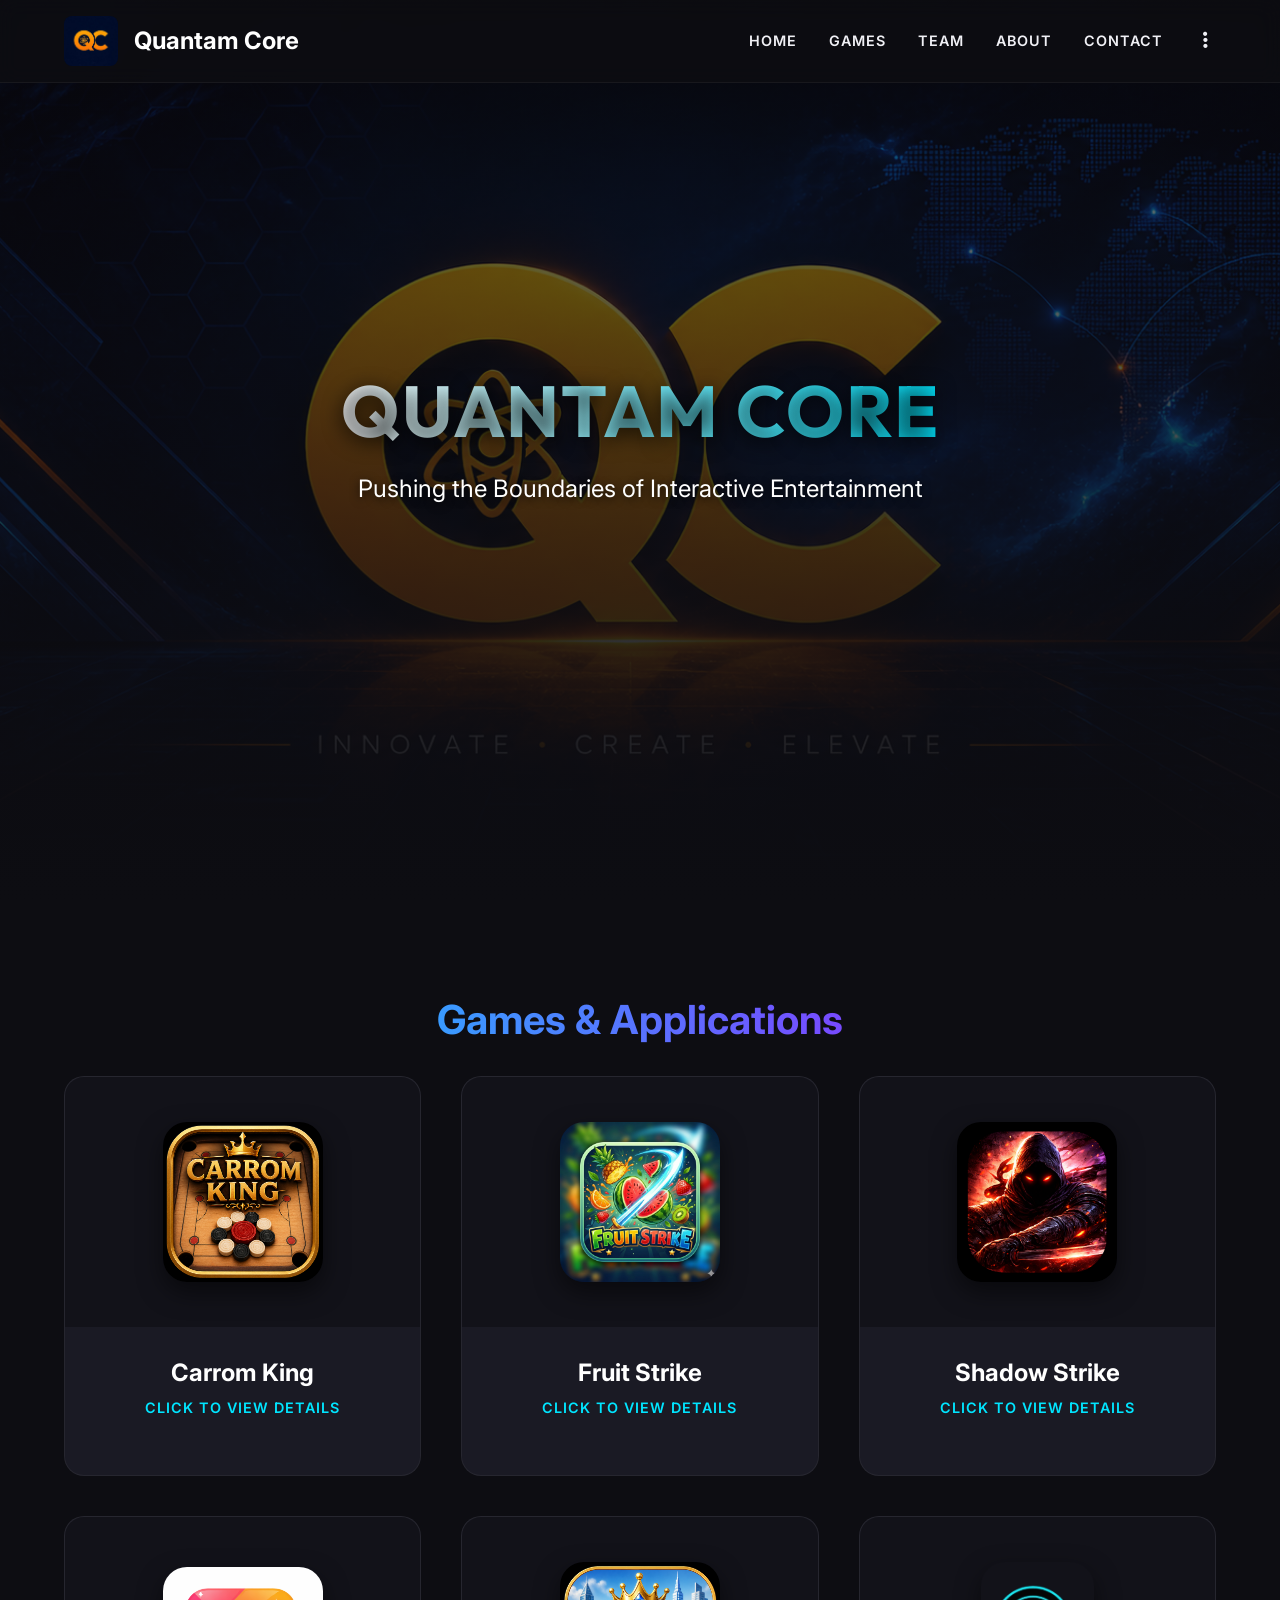
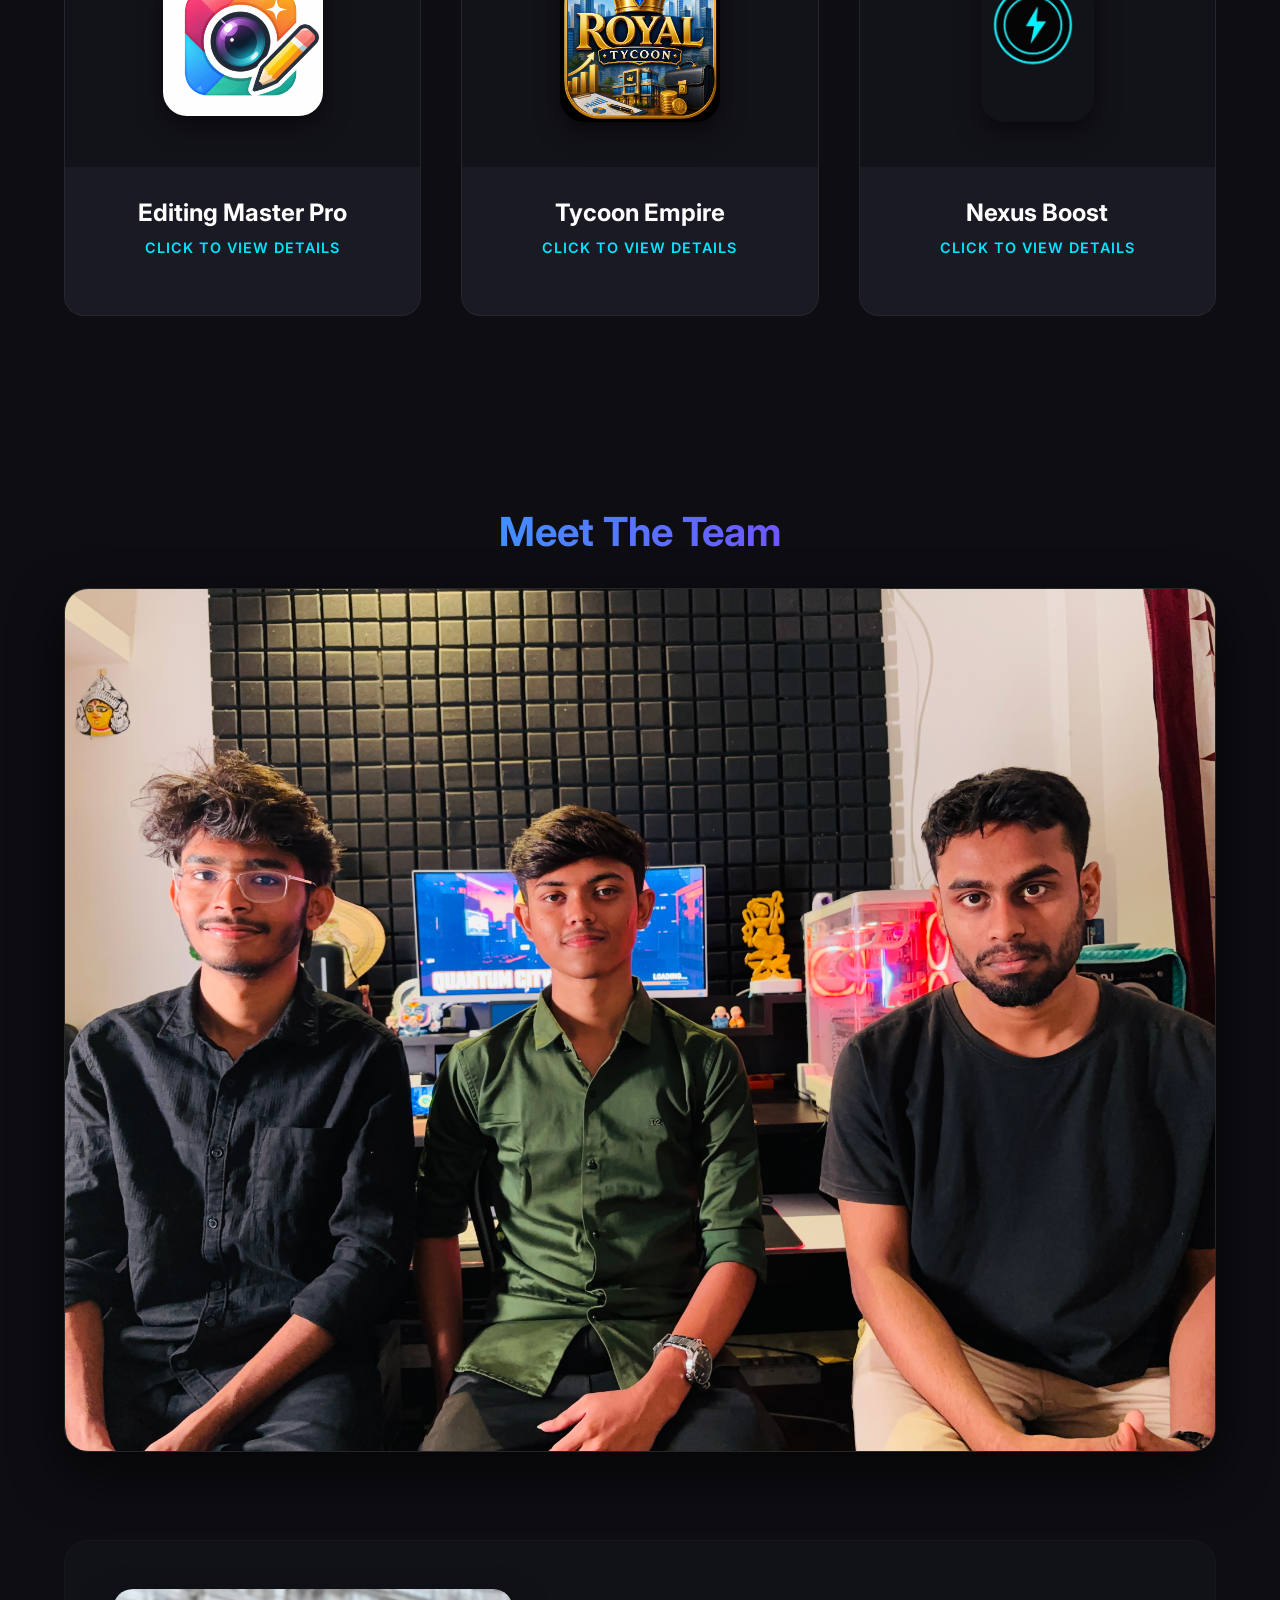
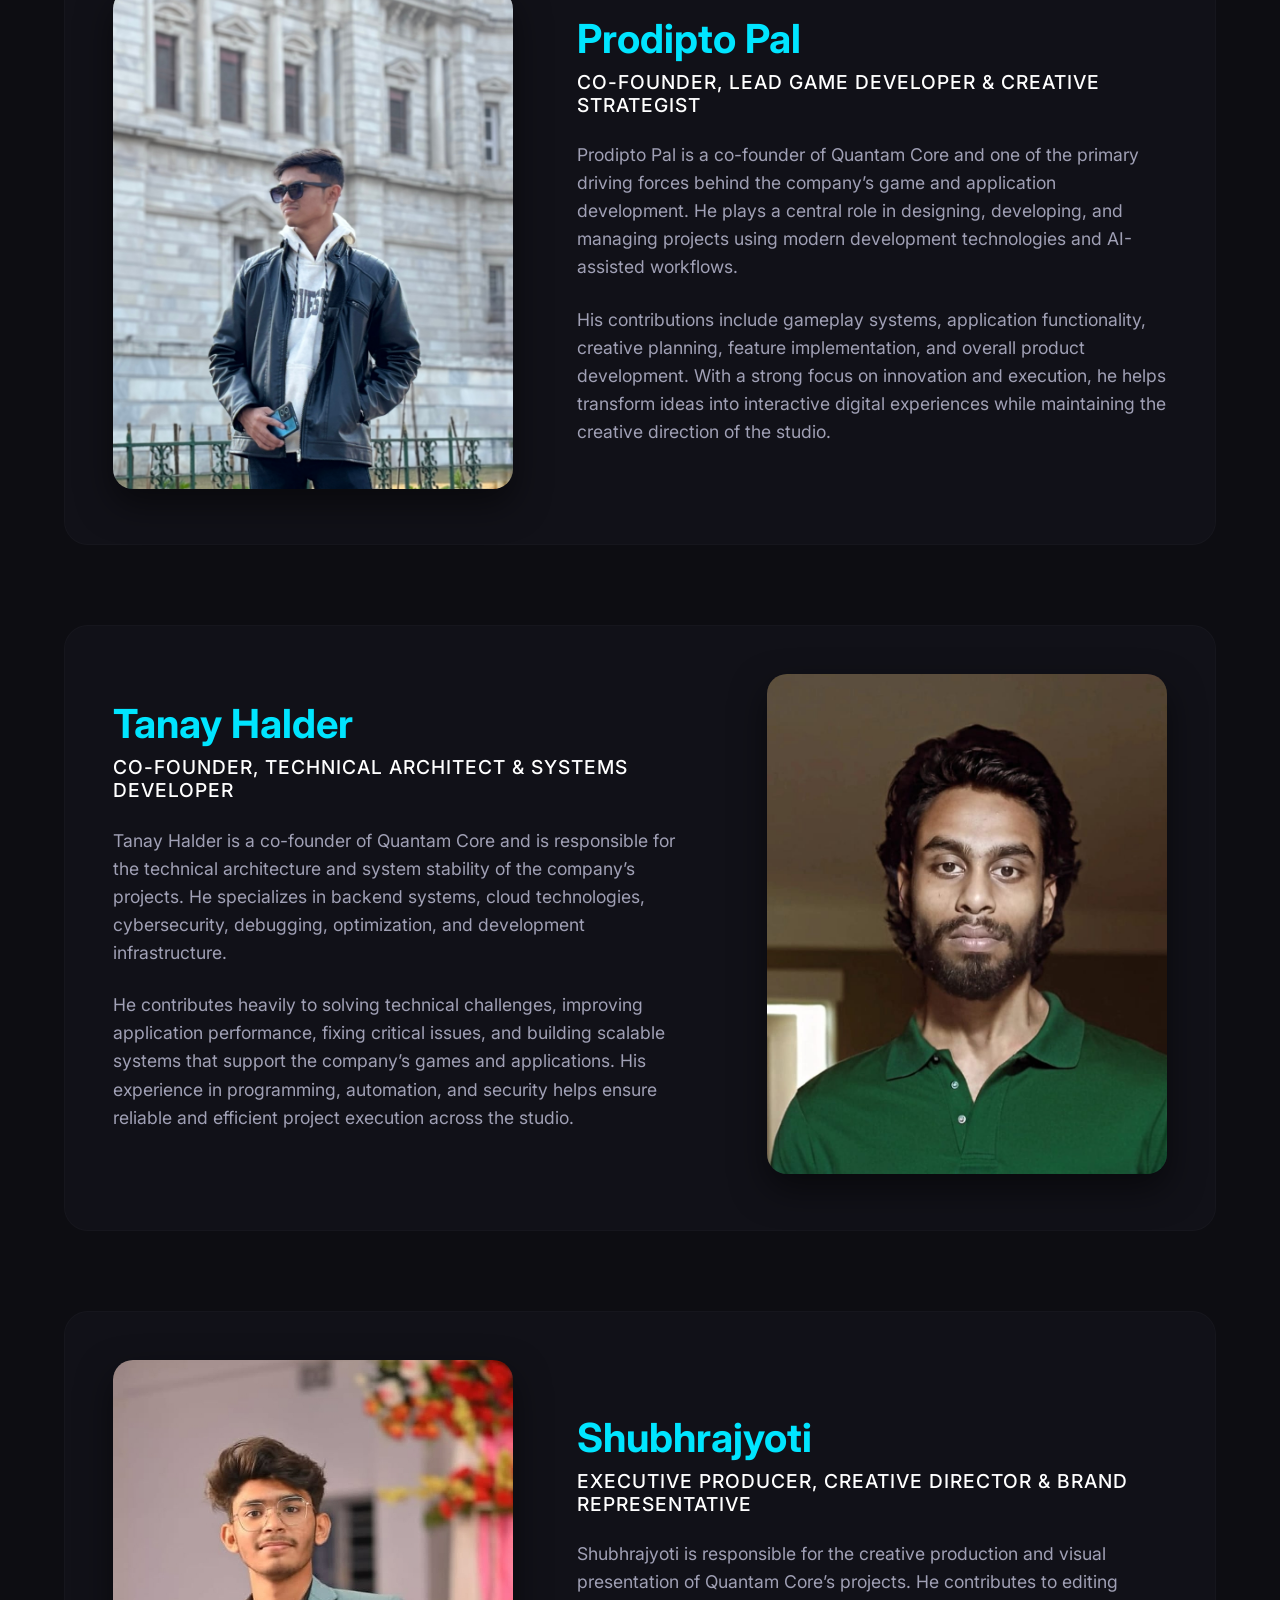
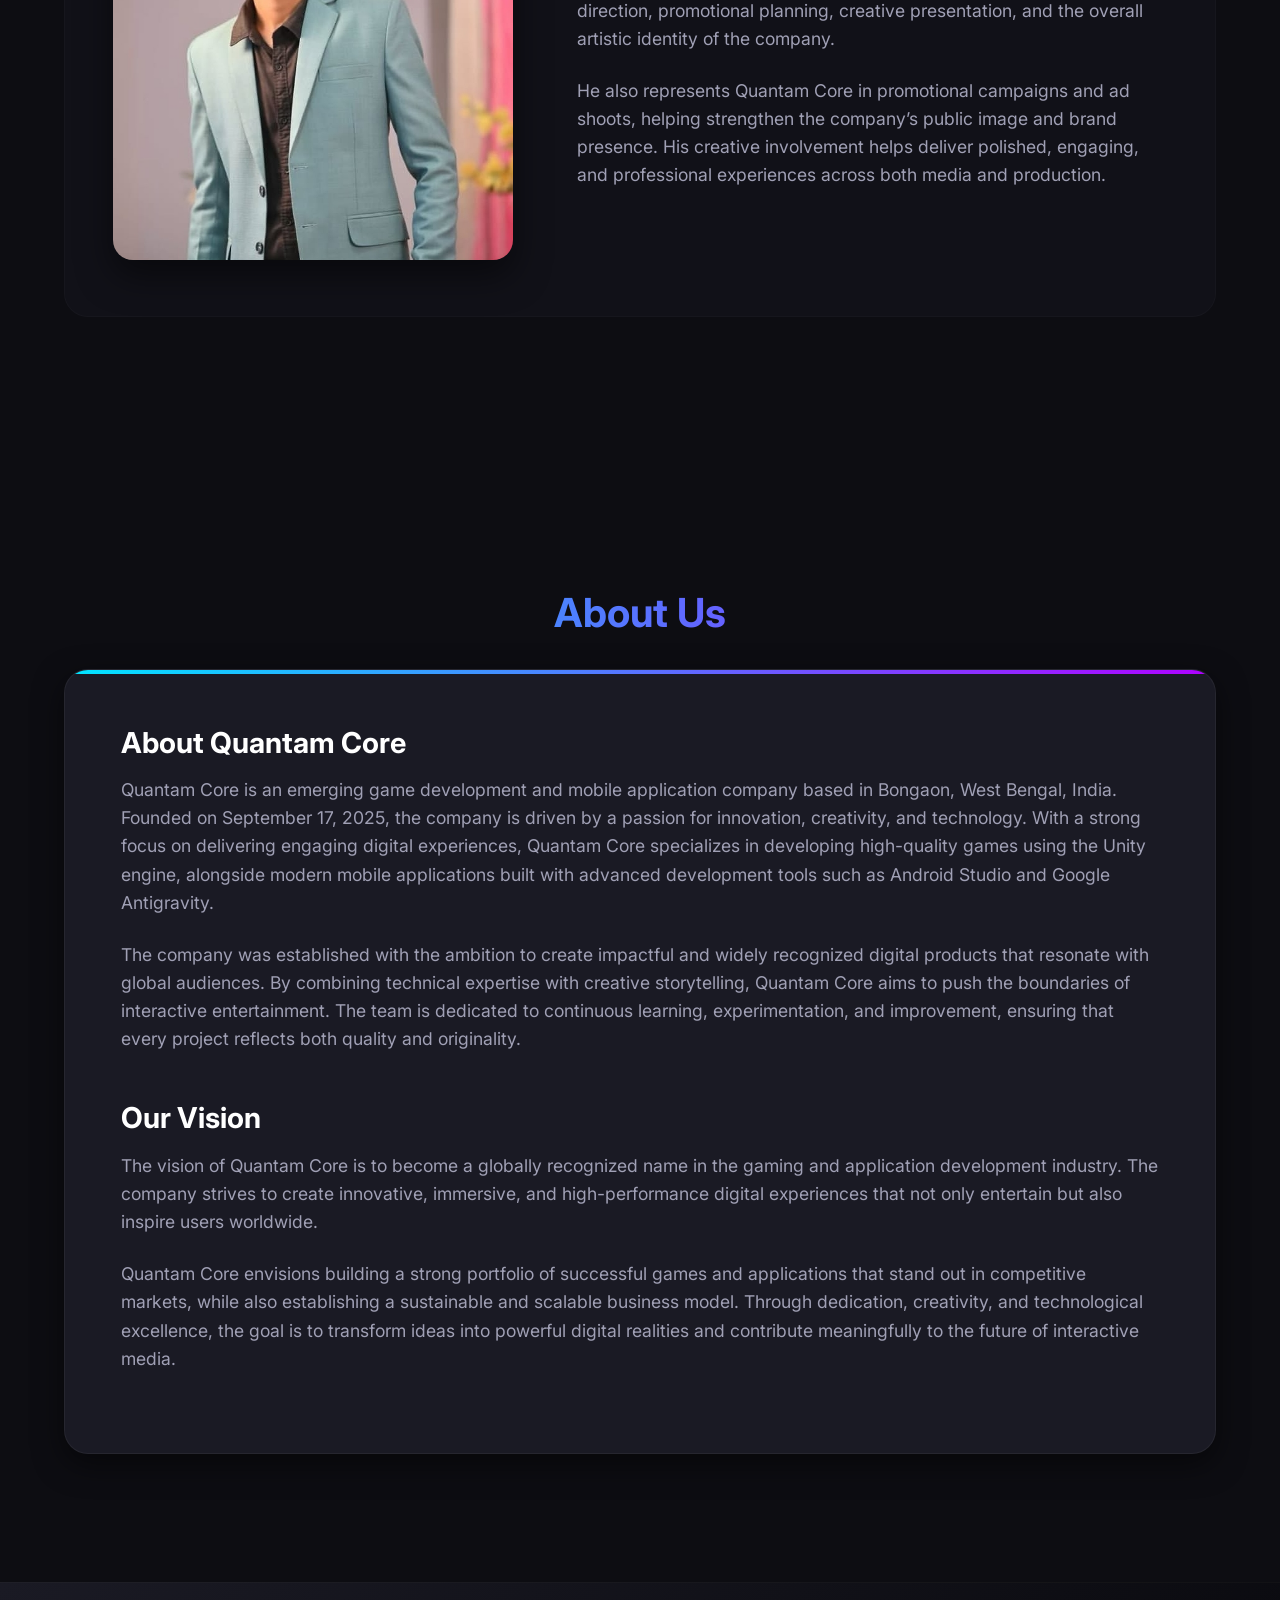
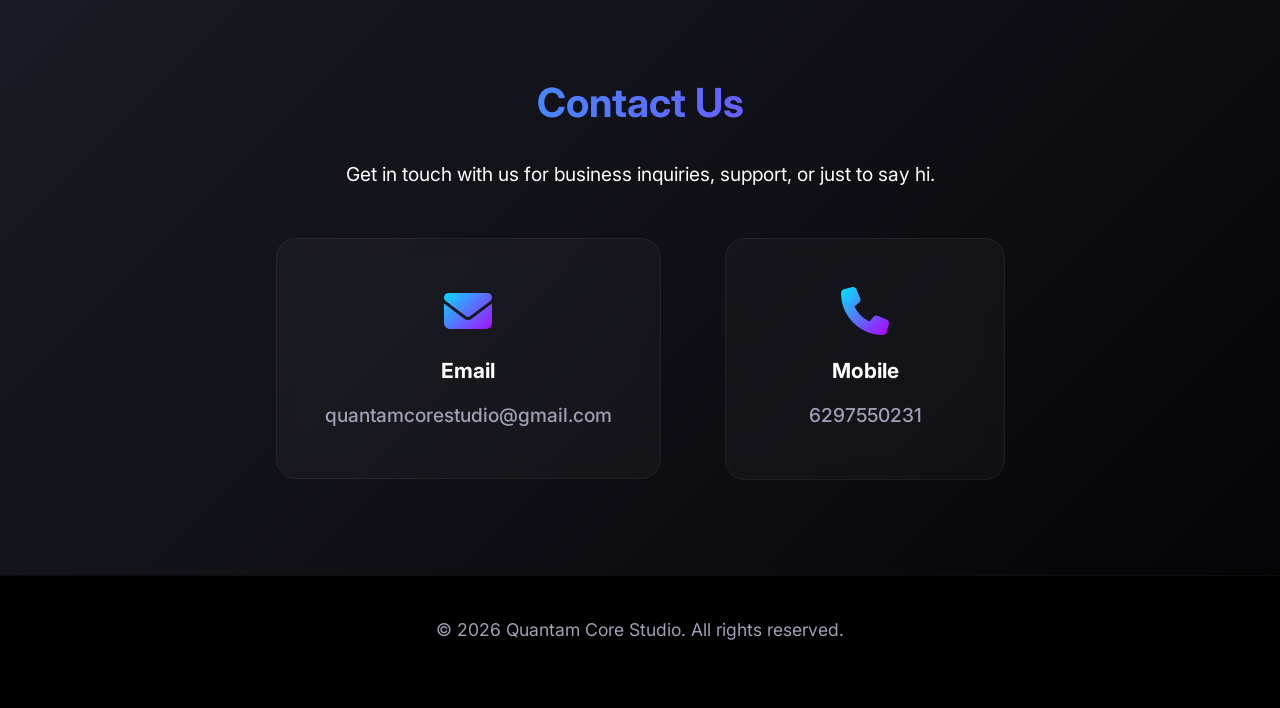
==== commit 0e1a0bc0: "Remove Studio Gallery section from website" ====
--- a/index.html
+++ b/index.html
@@ -584,199 +584,7 @@
             text-shadow: none !important;
         }
 
-        /* Gallery Section Styles */
-        .gallery-filters {
-            display: flex;
-            justify-content: center;
-            gap: 1rem;
-            margin-bottom: 3rem;
-        }
-
-        .filter-btn {
-            background: rgba(26, 26, 36, 0.6);
-            border: 1px solid rgba(255, 255, 255, 0.08);
-            color: var(--text-muted);
-            padding: 0.6rem 1.5rem;
-            border-radius: 30px;
-            cursor: pointer;
-            font-weight: 600;
-            font-size: 0.9rem;
-            letter-spacing: 1px;
-            text-transform: uppercase;
-            transition: all 0.3s ease;
-        }
-
-        .filter-btn:hover, .filter-btn.active {
-            color: #000;
-            background: var(--primary-color);
-            border-color: var(--primary-color);
-            box-shadow: var(--glow);
-        }
-
-        .gallery-grid {
-            display: grid;
-            grid-template-columns: repeat(auto-fill, minmax(320px, 1fr));
-            gap: 2rem;
-        }
-
-        .gallery-item {
-            position: relative;
-            border-radius: 20px;
-            overflow: hidden;
-            aspect-ratio: 16/10;
-            border: 1px solid rgba(255, 255, 255, 0.05);
-            cursor: pointer;
-            transition: all 0.4s cubic-bezier(0.165, 0.84, 0.44, 1);
-        }
-
-        .gallery-item img {
-            width: 100%;
-            height: 100%;
-            object-fit: cover;
-            transition: transform 0.6s cubic-bezier(0.165, 0.84, 0.44, 1);
-        }
-
-        .gallery-item-overlay {
-            position: absolute;
-            inset: 0;
-            background: linear-gradient(to top, rgba(13, 13, 18, 0.9) 10%, rgba(13, 13, 18, 0.2));
-            display: flex;
-            flex-direction: column;
-            justify-content: flex-end;
-            padding: 1.5rem;
-            opacity: 0;
-            transition: opacity 0.4s ease;
-        }
-
-        .gallery-item:hover {
-            transform: translateY(-8px);
-            box-shadow: 0 15px 30px rgba(0, 229, 255, 0.15);
-            border-color: rgba(0, 229, 255, 0.3);
-        }
-
-        .gallery-item:hover img {
-            transform: scale(1.08);
-        }
-
-        .gallery-item:hover .gallery-item-overlay {
-            opacity: 1;
-        }
-
-        .gallery-item-overlay h4 {
-            color: #fff;
-            font-size: 1.2rem;
-            margin-bottom: 0.3rem;
-            transform: translateY(10px);
-            transition: transform 0.4s cubic-bezier(0.165, 0.84, 0.44, 1);
-        }
-
-        .gallery-item-overlay p {
-            color: var(--primary-color);
-            font-size: 0.85rem;
-            text-transform: uppercase;
-            letter-spacing: 1px;
-            margin-bottom: 0;
-            transform: translateY(10px);
-            transition: transform 0.4s cubic-bezier(0.165, 0.84, 0.44, 1) 0.05s;
-        }
-
-        .gallery-item:hover .gallery-item-overlay h4,
-        .gallery-item:hover .gallery-item-overlay p {
-            transform: translateY(0);
-        }
-
-        /* Lightbox Modal Styles */
-        .lightbox-modal {
-            display: none;
-            position: fixed;
-            z-index: 3000;
-            inset: 0;
-            background-color: rgba(5, 5, 8, 0.95);
-            backdrop-filter: blur(15px);
-            justify-content: center;
-            align-items: center;
-            padding: 2rem;
-            animation: fadeIn 0.3s ease;
-        }
-
-        @keyframes fadeIn {
-            from { opacity: 0; }
-            to { opacity: 1; }
-        }
-
-        .lightbox-content {
-            position: relative;
-            max-width: 90%;
-            max-height: 85vh;
-            display: flex;
-            flex-direction: column;
-            align-items: center;
-        }
-
-        .lightbox-img {
-            max-width: 100%;
-            max-height: 75vh;
-            object-fit: contain;
-            border-radius: 16px;
-            box-shadow: 0 20px 60px rgba(0,0,0,0.8);
-            border: 1px solid rgba(255,255,255,0.08);
-            animation: scaleIn 0.4s cubic-bezier(0.165, 0.84, 0.44, 1);
-        }
-
-        @keyframes scaleIn {
-            from { transform: scale(0.95); opacity: 0; }
-            to { transform: scale(1); opacity: 1; }
-        }
-
-        .lightbox-caption {
-            color: var(--text-main);
-            margin-top: 1.5rem;
-            font-size: 1.1rem;
-            text-align: center;
-            max-width: 600px;
-        }
-
-        .close-lightbox {
-            position: absolute;
-            top: -50px;
-            right: 0;
-            color: #fff;
-            font-size: 2rem;
-            cursor: pointer;
-            width: 40px;
-            height: 40px;
-            display: flex;
-            align-items: center;
-            justify-content: center;
-            background: rgba(255,255,255,0.05);
-            border-radius: 50%;
-            transition: all 0.3s;
-        }
-
-        .close-lightbox:hover {
-            background: var(--primary-color);
-            color: #000;
-            transform: scale(1.1) rotate(90deg);
-        }
-
-        @media (max-width: 768px) {
-            .lightbox-modal {
-                padding: 1rem;
-            }
-            .close-lightbox {
-                top: 10px;
-                right: 10px;
-                background: rgba(0,0,0,0.6);
-            }
-        }
-        
-        @media (max-width: 768px) {
-            .nav-links .dropdown {
-                display: none; /* Keep dropdown aligned with standard nav links on mobile collapse */
-            }
-        }
-        /* End of styles additions */
-        }
+
     </style>
     <!-- Simple Icons for Contact -->
     <link rel="stylesheet" href="https://cdnjs.cloudflare.com/ajax/libs/font-awesome/6.4.0/css/all.min.css">
@@ -792,7 +600,6 @@
         <div class="nav-links">
             <a href="#home">Home</a>
             <a href="#portfolio">Games</a>
-            <a href="#gallery">Gallery</a>
             <a href="#team">Team</a>
             <a href="#about">About</a>
             <a href="#contact">Contact</a>
@@ -911,73 +718,8 @@
         </div>
     </section>
 
-    <section id="gallery">
-        <h2>Studio Gallery</h2>
-        <div class="gallery-filters">
-            <button class="filter-btn active" data-filter="all">All</button>
-            <button class="filter-btn" data-filter="studio">Studio</button>
-            <button class="filter-btn" data-filter="games">Games</button>
-        </div>
-        <div class="gallery-grid">
-            <!-- Item 1: Prodipto relocated photo -->
-            <div class="gallery-item" data-category="studio" data-src="Asset/pradipta%20pal%202.jpeg" data-caption="Co-Founder Prodipto Pal analyzing project workflows and development cycles.">
-                <img src="Asset/pradipta%20pal%202.jpeg" alt="Prodipto Pal - Creative strategist working">
-                <div class="gallery-item-overlay">
-                    <h4>Prodipto Pal - Creative Workflow</h4>
-                    <p>Studio</p>
-                </div>
-            </div>
-            <!-- Item 2: Workspace Setup -->
-            <div class="gallery-item" data-category="studio" data-src="Asset/setup.jpeg" data-caption="Our state-of-the-art gaming and application development workspace where concepts turn into digital experiences.">
-                <img src="Asset/setup.jpeg" alt="Quantam Core Creative Space">
-                <div class="gallery-item-overlay">
-                    <h4>Quantam Core Creative Space</h4>
-                    <p>Studio</p>
-                </div>
-            </div>
-            <!-- Item 3: Shadow Strike -->
-            <div class="gallery-item" data-category="games" data-src="Asset/Shadow%20strike%20gameplay%20.jpeg" data-caption="Intense shadow tactical combat sequences from our action title Shadow Strike.">
-                <img src="Asset/Shadow%20strike%20gameplay%20.jpeg" alt="Shadow Strike gameplay action">
-                <div class="gallery-item-overlay">
-                    <h4>Shadow Strike Combat</h4>
-                    <p>Games</p>
-                </div>
-            </div>
-            <!-- Item 4: Carrom King -->
-            <div class="gallery-item" data-category="games" data-src="Asset/Carrom%20King%20gameplay%20.jpeg" data-caption="Immersive multiplayer interface and board dynamics in Carrom King.">
-                <img src="Asset/Carrom%20King%20gameplay%20.jpeg" alt="Carrom King board layout">
-                <div class="gallery-item-overlay">
-                    <h4>Carrom King Board</h4>
-                    <p>Games</p>
-                </div>
-            </div>
-            <!-- Item 5: Fruit Strike -->
-            <div class="gallery-item" data-category="games" data-src="Asset/Fruit%20strike%20gameplay.jpeg" data-caption="High-paced juicy slicing combos and gameplay action in Fruit Strike.">
-                <img src="Asset/Fruit%20strike%20gameplay.jpeg" alt="Fruit Strike slicing action">
-                <div class="gallery-item-overlay">
-                    <h4>Fruit Strike Combos</h4>
-                    <p>Games</p>
-                </div>
-            </div>
-            <!-- Item 6: Tycoon Empire -->
-            <div class="gallery-item" data-category="games" data-src="Asset/Tycoon%20Empire%20gameplay.jpeg" data-caption="Detailed resource and building management interfaces in Tycoon Empire.">
-                <img src="Asset/Tycoon%20Empire%20gameplay.jpeg" alt="Tycoon Empire startup simulation">
-                <div class="gallery-item-overlay">
-                    <h4>Tycoon Empire Simulation</h4>
-                    <p>Games</p>
-                </div>
-            </div>
-        </div>
-    </section>
-
-    <!-- Gallery Lightbox Modal -->
-    <div id="galleryLightbox" class="lightbox-modal">
-        <div class="lightbox-content">
-            <span class="close-lightbox">&times;</span>
-            <img id="lightboxImage" src="" alt="Enlarged gallery view" class="lightbox-img">
-            <div id="lightboxCaption" class="lightbox-caption">Caption text goes here</div>
-        </div>
-    </div>
+
+
 
     <section id="team">
         <h2>Meet The Team</h2>
@@ -1091,8 +833,8 @@
 
     <script>
         document.addEventListener("DOMContentLoaded", () => {
-            // Reveal elements on scroll (extended to include new gallery-item class)
-            const revealElements = document.querySelectorAll('.founder, .portfolio-item, .about-text, .gallery-item');
+            // Reveal elements on scroll
+            const revealElements = document.querySelectorAll('.founder, .portfolio-item, .about-text');
             const revealCallback = (entries, observer) => {
                 entries.forEach(entry => {
                     if (entry.isIntersecting) {
@@ -1159,68 +901,12 @@
                 modal.style.display = "none";
             }
 
-            // Gallery Category Filtering Logic
-            const filterBtns = document.querySelectorAll('.filter-btn');
-            const galleryItems = document.querySelectorAll('.gallery-item');
-
-            filterBtns.forEach(btn => {
-                btn.addEventListener('click', () => {
-                    // Update active button styling
-                    filterBtns.forEach(b => b.classList.remove('active'));
-                    btn.classList.add('active');
-
-                    const filterValue = btn.getAttribute('data-filter');
-
-                    galleryItems.forEach(item => {
-                        const itemCategory = item.getAttribute('data-category');
-                        if (filterValue === 'all' || itemCategory === filterValue) {
-                            item.style.display = 'block';
-                            // Short timeout to allow browser layout and display to update before transition
-                            setTimeout(() => {
-                                item.style.opacity = '1';
-                                item.style.transform = 'scale(1)';
-                            }, 50);
-                        } else {
-                            item.style.opacity = '0';
-                            item.style.transform = 'scale(0.9)';
-                            setTimeout(() => {
-                                if (item.style.opacity === '0') {
-                                    item.style.display = 'none';
-                                }
-                            }, 400);
-                        }
-                    });
-                });
-            });
-
-            // Gallery Lightbox Modal Logic
-            const lightbox = document.getElementById("galleryLightbox");
-            const lightboxImg = document.getElementById("lightboxImage");
-            const lightboxCap = document.getElementById("lightboxCaption");
-            const closeLightbox = document.querySelector(".close-lightbox");
-
-            galleryItems.forEach(item => {
-                item.addEventListener('click', () => {
-                    const imgSrc = item.getAttribute('data-src');
-                    const imgCaption = item.getAttribute('data-caption');
-                    
-                    lightboxImg.src = imgSrc;
-                    lightboxCap.innerText = imgCaption;
-                    lightbox.style.display = "flex";
-                });
-            });
-
-            closeLightbox.onclick = function() {
-                lightbox.style.display = "none";
-            }
+
 
             // Close modal when clicking backgrounds
             window.onclick = function(event) {
                 if (event.target == modal) {
                     modal.style.display = "none";
-                }
-                if (event.target == lightbox) {
-                    lightbox.style.display = "none";
                 }
             }
         });
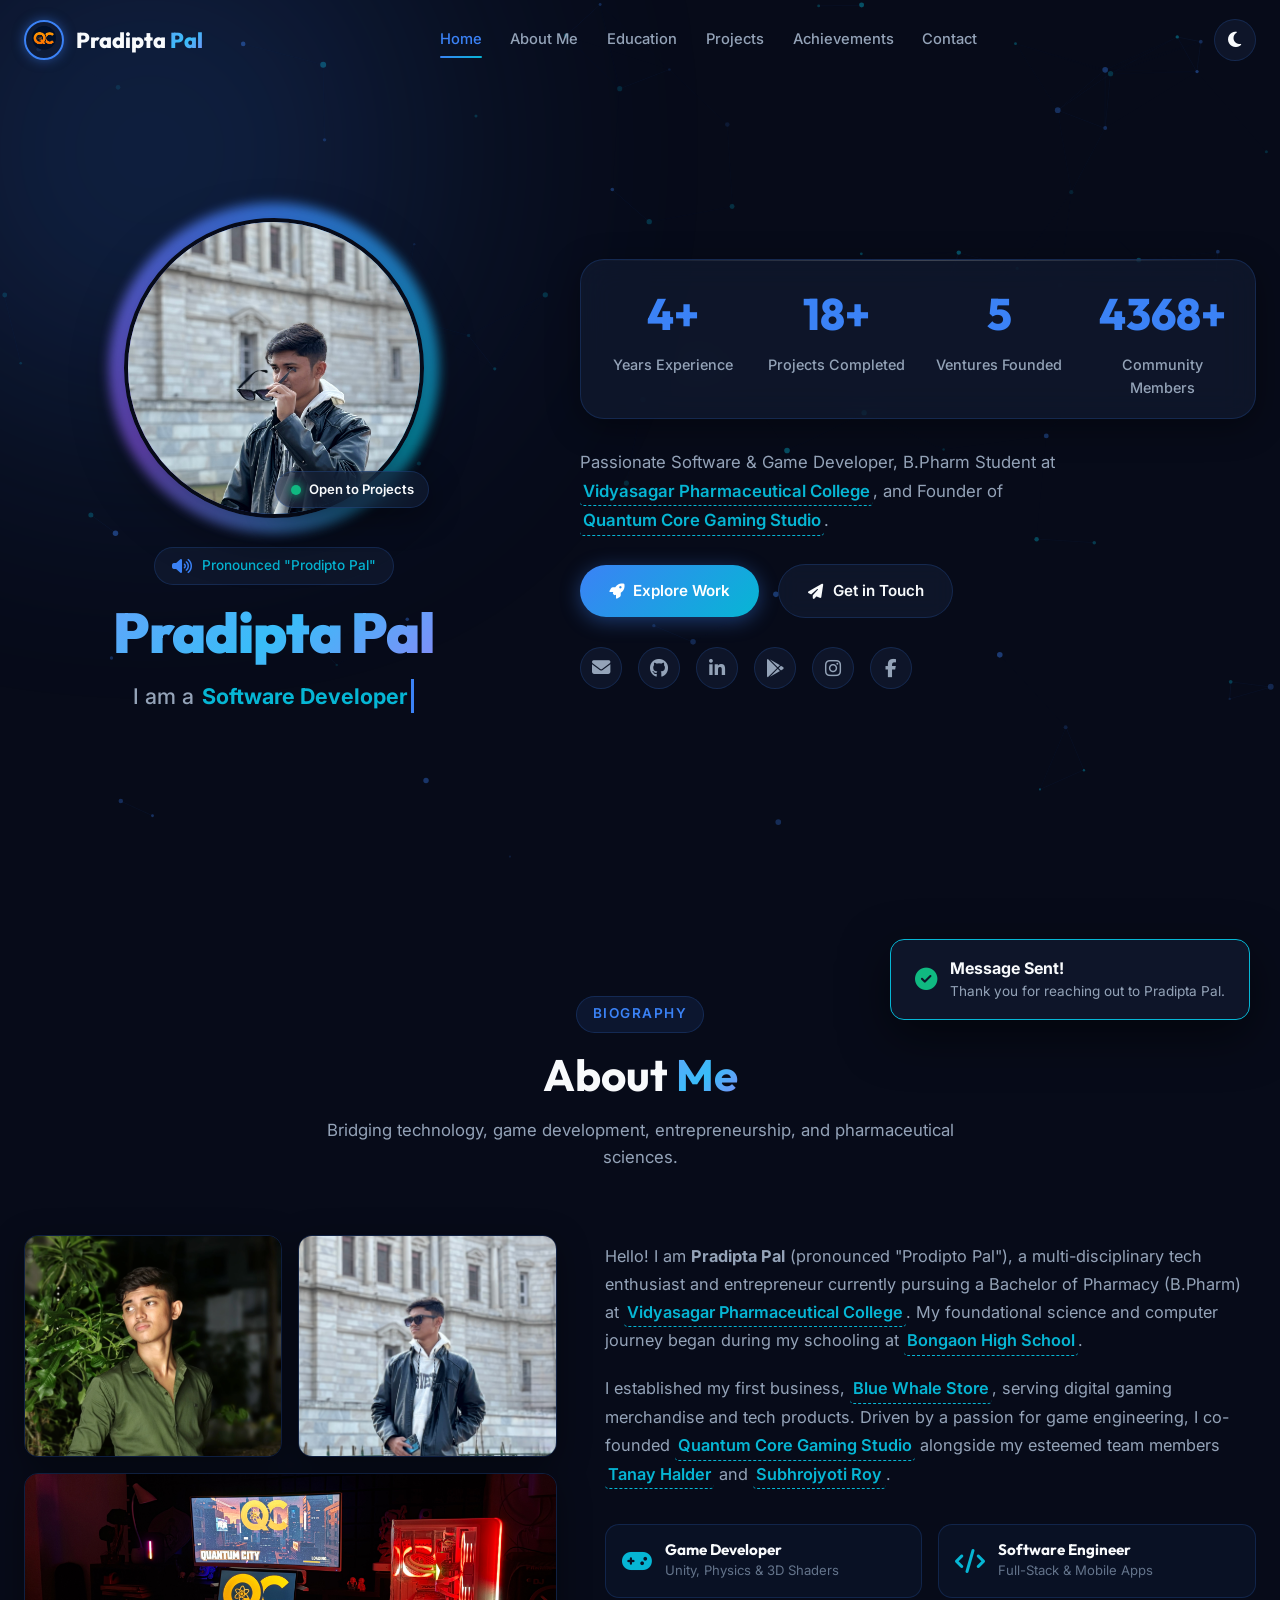
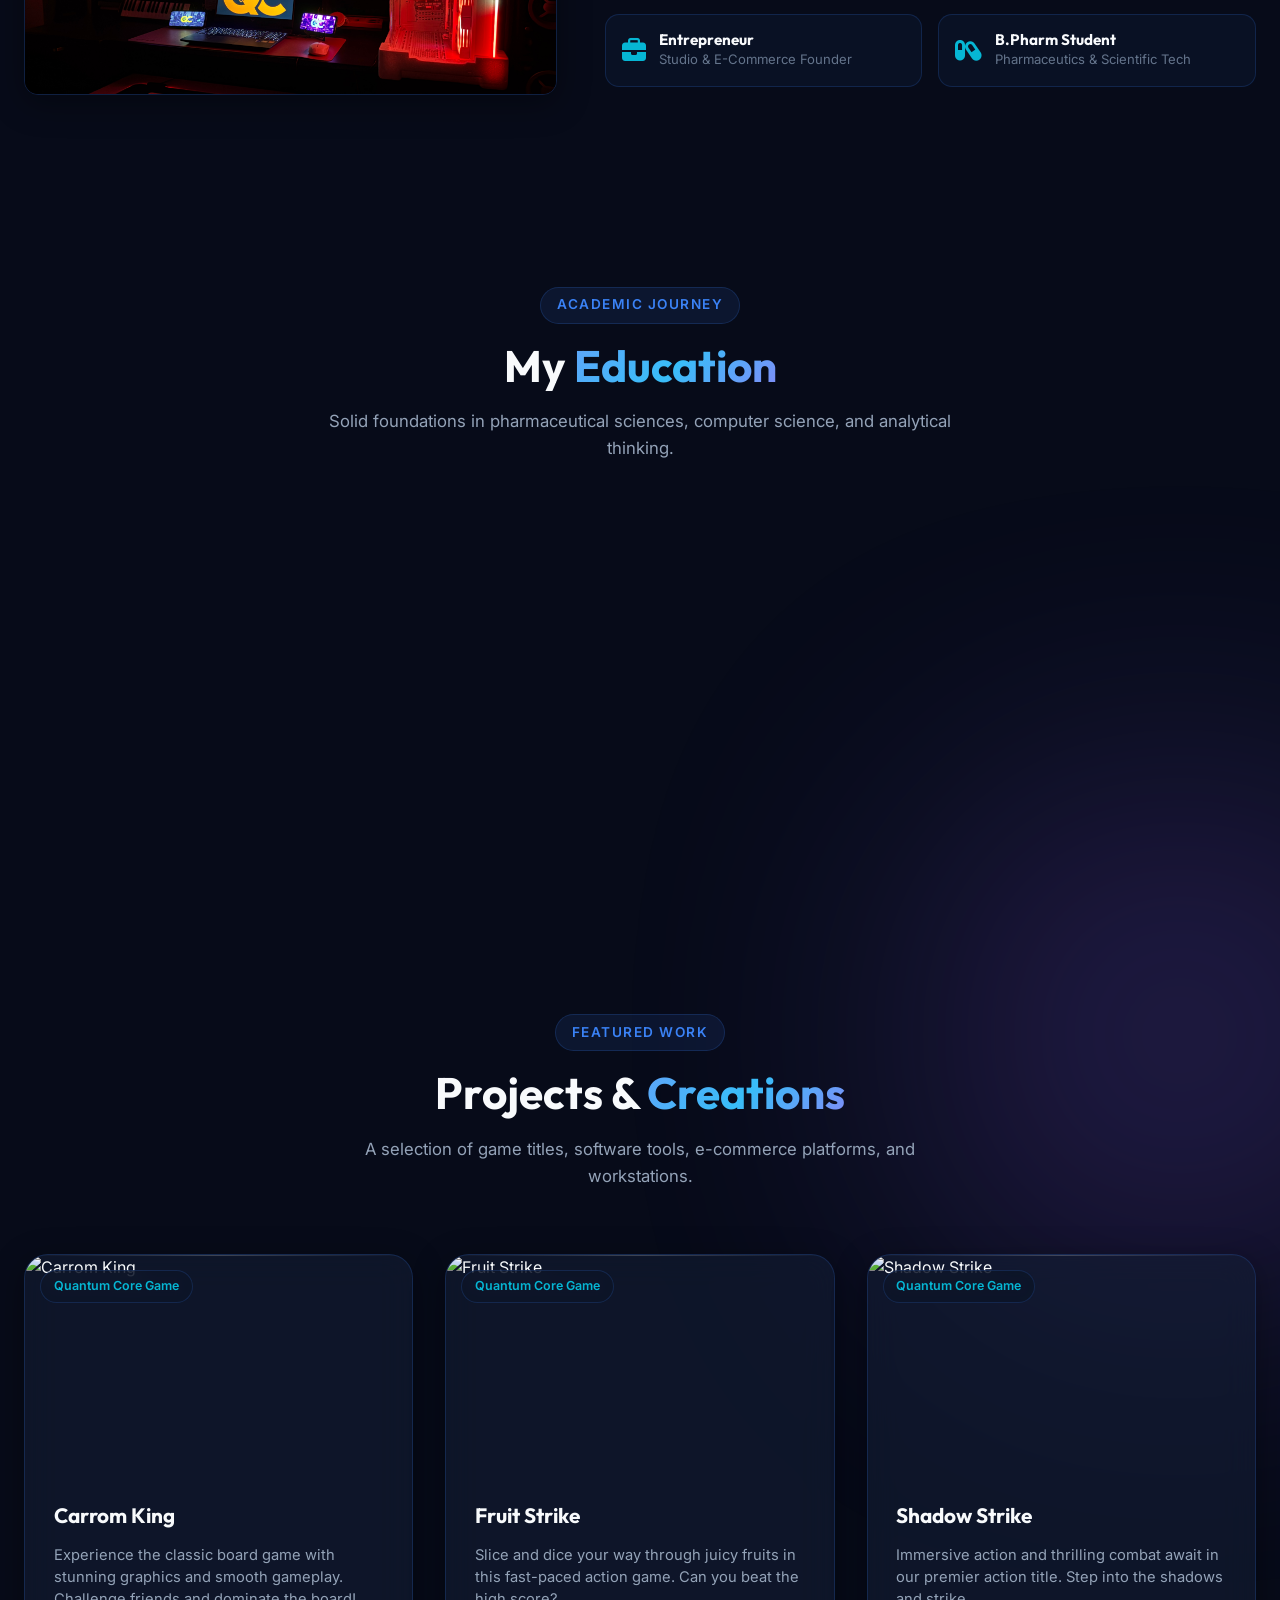
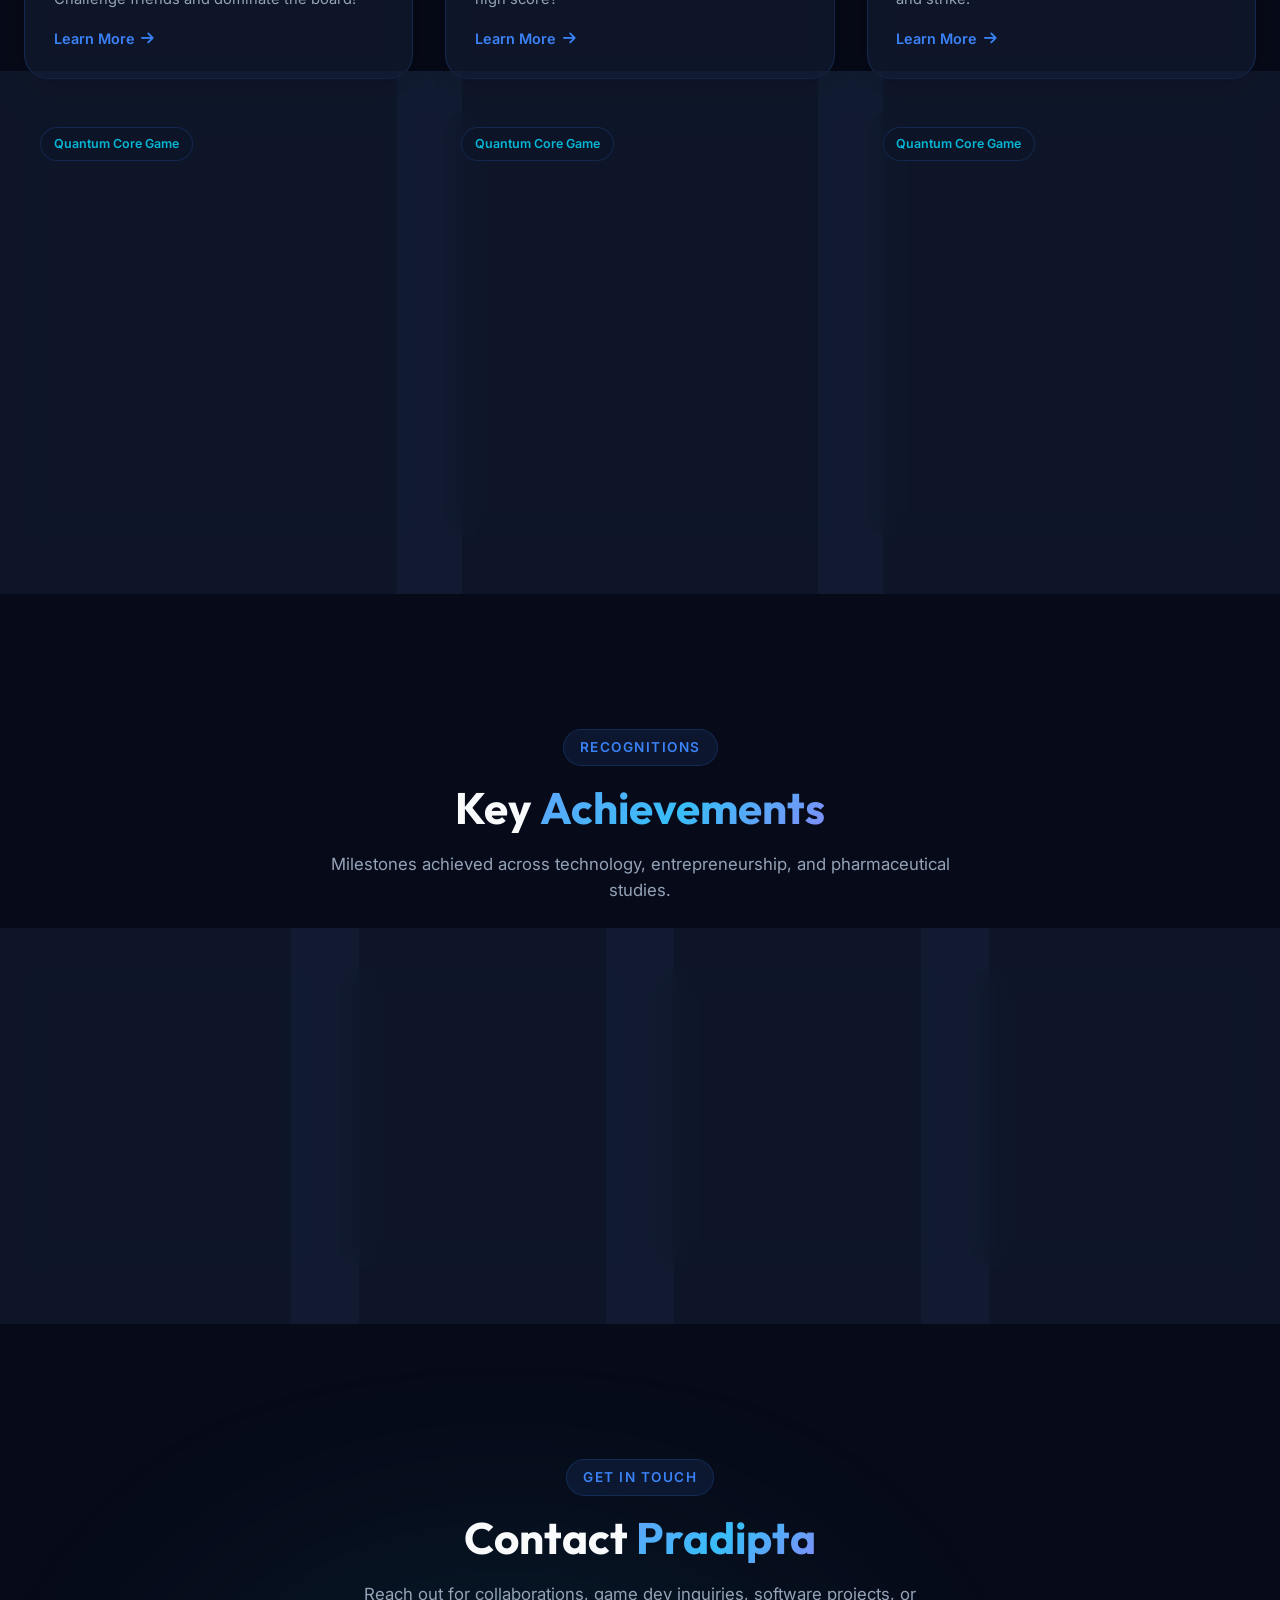
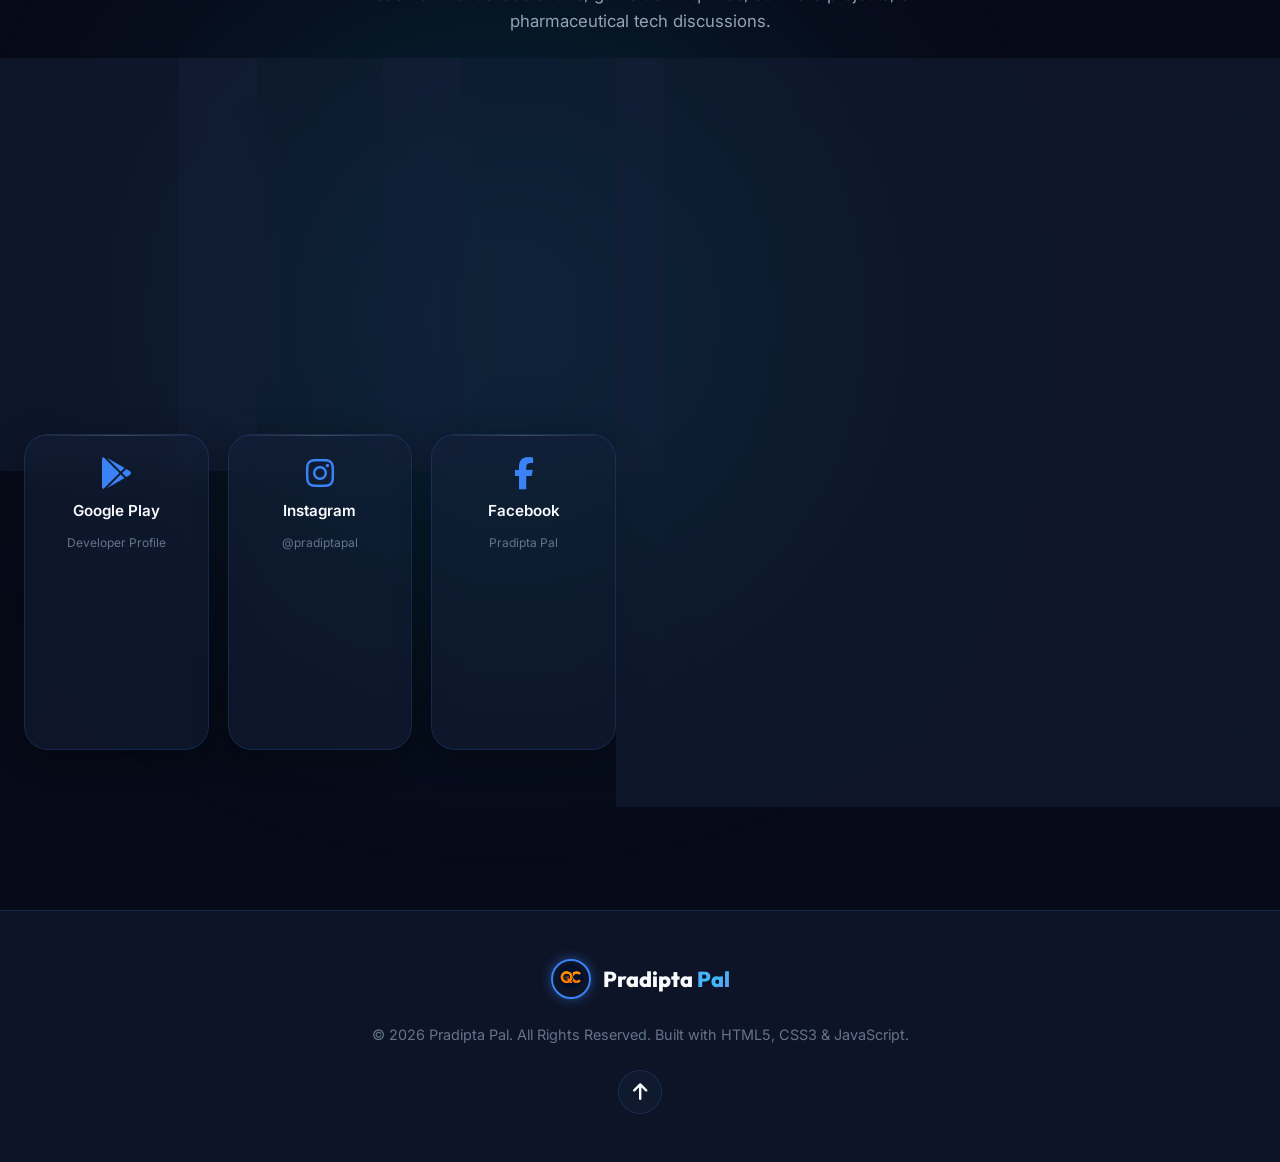
==== commit fe2d359e: "Merge pull request #1 from AciD-sEc/main Update portfolio website and fix layout" ====
--- a/index.html
+++ b/index.html
@@ -1,915 +1,596 @@
 <!DOCTYPE html>
+
 <html lang="en">
 <head>
-    <meta charset="UTF-8">
-    <meta name="viewport" content="width=device-width, initial-scale=1.0">
-    <title>Quantam Core | Game & App Development Studio</title>
-    <meta name="description" content="Quantam Core is an emerging game development and mobile application company based in Bongaon, West Bengal, India.">
-    <style>
-        /* CSS resets and base variables */
-        :root {
-            --bg-color: #0d0d12;
-            --surface-color: #1a1a24;
-            --primary-color: #00e5ff;
-            --secondary-color: #b000ff;
-            --text-main: #f0f0f5;
-            --text-muted: #a0a0b5;
-            --font-family: 'Inter', system-ui, -apple-system, sans-serif;
-            --glow: 0 0 20px rgba(0, 229, 255, 0.4);
+<meta charset="utf-8"/>
+<meta content="width=device-width, initial-scale=1.0" name="viewport"/>
+<!-- Early Global Image Fallback Handler for GitHub Pages Case-Sensitivity & Spaces -->
+<script>
+    (function() {
+      window.addEventListener('error', function(e) {
+        if (e.target && e.target.tagName === 'IMG') {
+          var img = e.target;
+          var retryCount = parseInt(img.getAttribute('data-retry') || '0', 10);
+          if (retryCount >= 4) return;
+          img.setAttribute('data-retry', (retryCount + 1).toString());
+
+          var origSrc = img.getAttribute('src') || '';
+          var newSrc = origSrc;
+
+          if (retryCount === 0) {
+            // Retry 1: Toggle  <-> 
+            if (origSrc.indexOf('') === 0) newSrc = '' + origSrc.substring(7);
+            else if (origSrc.indexOf('') === 0) newSrc = '' + origSrc.substring(7);
+            else if (origSrc.indexOf('./') === 0) newSrc = './' + origSrc.substring(9);
+            else if (origSrc.indexOf('./') === 0) newSrc = './' + origSrc.substring(9);
+          } else if (retryCount === 1) {
+            // Retry 2: Toggle space <-> %20
+            if (origSrc.indexOf(' ') !== -1) newSrc = origSrc.replace(/ /g, '%20');
+            else if (origSrc.indexOf('%20') !== -1) newSrc = origSrc.replace(/%20/g, ' ');
+          } else if (retryCount === 2) {
+            // Retry 3: Toggle .jpeg <-> .jpg
+            if (origSrc.endsWith('.jpeg')) newSrc = origSrc.substring(0, origSrc.length - 5) + '.jpg';
+            else if (origSrc.endsWith('.jpg')) newSrc = origSrc.substring(0, origSrc.length - 4) + '.jpeg';
+          } else if (retryCount === 3) {
+            // Retry 4: Relative ./ prefix fallback
+            if (origSrc.indexOf('./') !== 0) newSrc = './' + origSrc;
+          }
+
+          if (newSrc && newSrc !== origSrc) {
+            img.src = newSrc;
+          }
         }
-        
-        * {
-            margin: 0;
-            padding: 0;
-            box-sizing: border-box;
-        }
-
-        body {
-            font-family: var(--font-family);
-            background-color: var(--bg-color);
-            color: var(--text-main);
-            line-height: 1.6;
-            overflow-x: hidden;
-            scroll-behavior: smooth;
-        }
-
-        /* Typography */
-        h1, h2, h3, h4 {
-            font-weight: 700;
-            line-height: 1.2;
-            margin-bottom: 1rem;
-        }
-
-        h2 {
-            font-size: 2.5rem;
-            text-align: center;
-            background: linear-gradient(90deg, var(--primary-color), var(--secondary-color));
-            -webkit-background-clip: text;
-            -webkit-text-fill-color: transparent;
-            margin-bottom: 2rem;
-        }
-
-        p {
-            color: var(--text-muted);
-            margin-bottom: 1.5rem;
-            font-size: 1.1rem;
-        }
-
-        a {
-            color: var(--primary-color);
-            text-decoration: none;
-            transition: color 0.3s ease, text-shadow 0.3s ease;
-        }
-
-        a:hover {
-            color: #fff;
-            text-shadow: var(--glow);
-        }
-
-        /* Navbar */
-        nav {
-            position: fixed;
-            top: 0;
-            width: 100%;
-            background: rgba(13, 13, 18, 0.85);
-            backdrop-filter: blur(10px);
-            display: flex;
-            justify-content: space-between;
-            align-items: center;
-            padding: 1rem 5%;
-            z-index: 1000;
-            border-bottom: 1px solid rgba(255, 255, 255, 0.05);
-        }
-
-        .logo-container {
-            display: flex;
-            align-items: center;
-            gap: 1rem;
-        }
-
-        .logo-container img {
-            height: 50px;
-            border-radius: 8px;
-        }
-
-        .nav-links {
-            display: flex;
-            gap: 2rem;
-        }
-
-        .nav-links a {
-            font-weight: 600;
-            text-transform: uppercase;
-            letter-spacing: 1px;
-            font-size: 0.9rem;
-            color: var(--text-main);
-        }
-
-        .nav-links a:hover {
-            color: var(--primary-color);
-        }
-
-        /* Hero Section */
-        .hero {
-            position: relative;
-            min-height: 100vh;
-            display: flex;
-            align-items: center;
-            justify-content: center;
-            padding: 5%;
-            background-image: url('Asset/company%20bannar%20or%20header.png');
-            background-size: cover;
-            background-position: center;
-            background-attachment: fixed;
-        }
-
-        .hero::before {
-            content: '';
-            position: absolute;
-            inset: 0;
-            background: linear-gradient(to bottom, rgba(13, 13, 18, 0.5), var(--bg-color));
-        }
-
-        .hero-content {
-            position: relative;
-            z-index: 1;
-            text-align: center;
-            max-width: 800px;
-        }
-
-        .hero h1 {
-            font-size: 4.5rem;
-            text-transform: uppercase;
-            letter-spacing: 2px;
-            text-shadow: 0 4px 20px rgba(0,0,0,0.8);
-            margin-bottom: 1rem;
-            background: linear-gradient(90deg, #fff, var(--primary-color));
-            -webkit-background-clip: text;
-            -webkit-text-fill-color: transparent;
-        }
-
-        .hero p {
-            font-size: 1.5rem;
-            color: #fff;
-            text-shadow: 0 2px 10px rgba(0,0,0,0.8);
-        }
-
-        /* Sections */
-        section {
-            padding: 6rem 5%;
-            max-width: 1400px;
-            margin: 0 auto;
-        }
-
-        /* About Section */
-        .about-text {
-            background: var(--surface-color);
-            padding: 3.5rem;
-            border-radius: 24px;
-            box-shadow: 0 10px 30px rgba(0,0,0,0.5);
-            border: 1px solid rgba(255,255,255,0.05);
-            margin-bottom: 2rem;
-            position: relative;
-            overflow: hidden;
-        }
-
-        .about-text::before {
-            content: '';
-            position: absolute;
-            top: 0;
-            left: 0;
-            width: 100%;
-            height: 4px;
-            background: linear-gradient(90deg, var(--primary-color), var(--secondary-color));
-        }
-
-        .about-text h3 {
-            color: #fff;
-            font-size: 1.8rem;
-        }
-
-        /* Portfolio Grid */
-        .portfolio-grid {
-            display: grid;
-            grid-template-columns: repeat(auto-fit, minmax(300px, 1fr));
-            gap: 2.5rem;
-        }
-
-        .portfolio-item {
-            background: var(--surface-color);
-            border-radius: 20px;
-            overflow: hidden;
-            transition: transform 0.4s cubic-bezier(0.175, 0.885, 0.32, 1.275), box-shadow 0.4s ease;
-            border: 1px solid rgba(255,255,255,0.05);
-            cursor: pointer;
-            text-align: center;
-        }
-
-        .portfolio-item:hover {
-            transform: translateY(-15px);
-            box-shadow: 0 20px 40px rgba(0, 229, 255, 0.15);
-            border-color: rgba(0, 229, 255, 0.3);
-        }
-
-        .portfolio-media.logo-thumbnail {
-            height: 250px;
-            display: flex;
-            align-items: center;
-            justify-content: center;
-            background: rgba(0, 0, 0, 0.3);
-            padding: 2rem;
-        }
-
-        .portfolio-media.logo-thumbnail img {
-            max-width: 160px;
-            max-height: 160px;
-            border-radius: 24px;
-            box-shadow: 0 10px 25px rgba(0,0,0,0.5);
-            object-fit: contain;
-            transition: transform 0.6s ease;
-        }
-
-        .portfolio-item:hover .portfolio-media.logo-thumbnail img {
-            transform: scale(1.1) rotate(-5deg);
-        }
-
-        .portfolio-info {
-            padding: 2rem;
-        }
-
-        .portfolio-info h3 {
-            margin-bottom: 0.5rem;
-            color: #fff;
-            font-size: 1.5rem;
-        }
-        
-        .portfolio-info p.click-hint {
-            color: var(--primary-color);
-            font-size: 0.9rem;
-            text-transform: uppercase;
-            letter-spacing: 1px;
-            font-weight: 600;
-        }
-
-        /* Modal Styles */
-        .modal {
-            display: none; 
-            position: fixed; 
-            z-index: 2000; 
-            left: 0;
-            top: 0;
-            width: 100%; 
-            height: 100%; 
-            overflow: auto; 
-            background-color: rgba(0,0,0,0.85); 
-            backdrop-filter: blur(10px);
-        }
-
-        .modal-content {
-            background-color: var(--surface-color);
-            margin: 5% auto; 
-            padding: 0;
-            border: 1px solid rgba(255,255,255,0.1);
-            width: 90%;
-            max-width: 800px;
-            border-radius: 24px;
-            overflow: hidden;
-            box-shadow: 0 15px 50px rgba(0,0,0,0.9);
-            animation: modalFadeIn 0.4s cubic-bezier(0.165, 0.84, 0.44, 1);
-            position: relative;
-        }
-
-        @keyframes modalFadeIn {
-            from {opacity: 0; transform: translateY(50px) scale(0.95);}
-            to {opacity: 1; transform: translateY(0) scale(1);}
-        }
-
-        .close-modal {
-            color: #fff;
-            position: absolute;
-            top: 20px;
-            right: 20px;
-            font-size: 28px;
-            font-weight: bold;
-            cursor: pointer;
-            z-index: 10;
-            background: rgba(0,0,0,0.6);
-            border-radius: 50%;
-            width: 45px;
-            height: 45px;
-            display: flex;
-            align-items: center;
-            justify-content: center;
-            transition: background 0.3s, transform 0.3s;
-        }
-
-        .close-modal:hover {
-            background: var(--primary-color);
-            color: #000;
-            transform: rotate(90deg);
-        }
-
-        .modal-preview {
-            width: 100%;
-            max-height: 70vh;
-            object-fit: contain;
-            display: block;
-            background-color: #050508;
-            border-bottom: 1px solid rgba(255,255,255,0.05);
-        }
-
-        .modal-info {
-            padding: 2.5rem;
-            display: flex;
-            gap: 2rem;
-            align-items: flex-start;
-        }
-
-        .modal-logo {
-            width: 120px;
-            height: 120px;
-            border-radius: 24px;
-            box-shadow: 0 10px 20px rgba(0,0,0,0.5);
-            flex-shrink: 0;
-        }
-
-        .modal-text-content h3 {
-            font-size: 2.2rem;
-            color: #fff;
-            margin-bottom: 1rem;
-        }
-
-        .modal-text-content p {
-            font-size: 1.1rem;
-            line-height: 1.7;
-            color: var(--text-muted);
-            margin: 0;
-        }
-
-        /* Team Section */
-        .team-photo-wrapper {
-            margin-bottom: 5rem;
-            text-align: center;
-            position: relative;
-        }
-
-        .team-photo-wrapper img {
-            max-width: 100%;
-            border-radius: 24px;
-            box-shadow: 0 20px 50px rgba(0,0,0,0.6);
-            border: 1px solid rgba(255,255,255,0.1);
-            transition: transform 0.5s ease;
-        }
-
-        .team-photo-wrapper img:hover {
-            transform: scale(1.02);
-        }
-
-        .founder {
-            display: flex;
-            align-items: center;
-            gap: 4rem;
-            margin-bottom: 5rem;
-            background: rgba(26, 26, 36, 0.4);
-            padding: 3rem;
-            border-radius: 24px;
-            border: 1px solid rgba(255,255,255,0.02);
-        }
-
-        .founder.reverse {
-            flex-direction: row-reverse;
-        }
-
-        .founder-photo {
-            flex: 0 0 400px;
-            position: relative;
-        }
-
-        .founder-photo img {
-            width: 100%;
-            border-radius: 20px;
-            box-shadow: 0 15px 35px rgba(0,0,0,0.5);
-            transition: transform 0.4s ease, box-shadow 0.4s ease;
-            object-fit: cover;
-            aspect-ratio: 4/5;
-        }
-
-        .founder-photo img:hover {
-            transform: scale(1.03) translateY(-10px);
-            box-shadow: 0 25px 45px rgba(0, 229, 255, 0.2);
-        }
-
-        .founder-info {
-            flex: 1;
-        }
-
-        .founder-info h3 {
-            font-size: 2.5rem;
-            color: var(--primary-color);
-            margin-bottom: 0.5rem;
-        }
-
-        .founder-info h4 {
-            color: #fff;
-            margin-bottom: 1.5rem;
-            font-weight: 500;
-            font-size: 1.2rem;
-            letter-spacing: 1px;
-            text-transform: uppercase;
-        }
-
-        /* Contact Section */
-        .contact {
-            background: linear-gradient(135deg, var(--surface-color), #050508);
-            text-align: center;
-            padding: 6rem 2rem;
-            border-top: 1px solid rgba(255,255,255,0.05);
-            position: relative;
-        }
-
-        .contact-methods {
-            display: flex;
-            justify-content: center;
-            gap: 4rem;
-            flex-wrap: wrap;
-            margin-top: 3rem;
-        }
-
-        .contact-card {
-            background: rgba(255,255,255,0.03);
-            padding: 3rem;
-            border-radius: 20px;
-            min-width: 280px;
-            transition: all 0.4s ease;
-            backdrop-filter: blur(10px);
-            border: 1px solid rgba(255,255,255,0.05);
-        }
-
-        .contact-card:hover {
-            transform: translateY(-10px);
-            background: rgba(255,255,255,0.08);
-            border-color: var(--primary-color);
-            box-shadow: 0 15px 30px rgba(0, 229, 255, 0.1);
-        }
-
-        .contact-card i {
-            font-size: 3rem;
-            background: linear-gradient(135deg, var(--primary-color), var(--secondary-color));
-            -webkit-background-clip: text;
-            -webkit-text-fill-color: transparent;
-            margin-bottom: 1.5rem;
-            display: inline-block;
-        }
-
-        .contact-card h4 {
-            color: #fff;
-            margin-bottom: 1rem;
-            font-size: 1.3rem;
-        }
-
-        .contact-card p, .contact-card a {
-            font-size: 1.2rem;
-            color: var(--text-muted);
-            font-weight: 500;
-        }
-
-        footer {
-            text-align: center;
-            padding: 2.5rem;
-            background: #000;
-            color: var(--text-muted);
-            border-top: 1px solid rgba(255,255,255,0.05);
-        }
-
-        @media (max-width: 992px) {
-            .founder, .founder.reverse {
-                flex-direction: column;
-                text-align: center;
-                gap: 2.5rem;
-            }
-            .founder-photo {
-                flex: 0 0 auto;
-                width: 100%;
-                max-width: 400px;
-            }
-            .hero h1 {
-                font-size: 3.5rem;
-            }
-        }
-        
-        @media (max-width: 768px) {
-            .nav-links {
-                display: none;
-            }
-            h2 {
-                font-size: 2rem;
-            }
-            .hero h1 {
-                font-size: 2.5rem;
-            }
-            section {
-                padding: 4rem 5%;
-            }
-            .modal-info {
-                flex-direction: column;
-                align-items: center;
-                text-align: center;
-            }
-        }
-
-        /* 3-Dot Dropdown Styles */
-        .dropdown {
-            position: relative;
-            display: inline-block;
-        }
-
-        .dropbtn {
-            background: none;
-            border: none;
-            color: var(--text-main);
-            font-size: 1.2rem;
-            cursor: pointer;
-            padding: 0 0.5rem;
-            display: flex;
-            align-items: center;
-            height: 100%;
-            transition: color 0.3s ease, text-shadow 0.3s ease;
-        }
-
-        .dropbtn:hover {
-            color: var(--primary-color);
-            text-shadow: var(--glow);
-        }
-
-        .dropdown-content {
-            display: block;
-            visibility: hidden;
-            opacity: 0;
-            position: absolute;
-            right: 0;
-            top: 100%;
-            background-color: var(--surface-color);
-            min-width: 180px;
-            box-shadow: 0 10px 30px rgba(0,0,0,0.6);
-            border: 1px solid rgba(255,255,255,0.08);
-            border-radius: 12px;
-            z-index: 1001;
-            overflow: hidden;
-            margin-top: 0.5rem;
-            transform: translateY(10px);
-            transition: all 0.3s cubic-bezier(0.165, 0.84, 0.44, 1);
-        }
-
-        .dropdown.active .dropdown-content {
-            visibility: visible;
-            opacity: 1;
-            transform: translateY(0);
-        }
-
-        .dropdown-content a {
-            color: var(--text-muted) !important;
-            padding: 0.8rem 1.2rem;
-            text-decoration: none;
-            display: block;
-            font-size: 0.9rem;
-            font-weight: 500;
-            text-transform: none !important;
-            letter-spacing: 0.5px;
-            transition: background 0.3s ease, color 0.3s ease;
-        }
-
-        .dropdown-content a:hover {
-            background-color: rgba(255,255,255,0.05);
-            color: var(--primary-color) !important;
-            text-shadow: none !important;
-        }
-
-
-    </style>
-    <!-- Simple Icons for Contact -->
-    <link rel="stylesheet" href="https://cdnjs.cloudflare.com/ajax/libs/font-awesome/6.4.0/css/all.min.css">
-    <link href="https://fonts.googleapis.com/css2?family=Inter:wght@300;400;500;600;700&family=Outfit:wght@400;700&display=swap" rel="stylesheet">
+      }, true);
+    })();
+  </script>
+<!-- Primary Meta Tags -->
+<title>Pradipta Pal | Software Developer, Game Developer, Entrepreneur &amp; B.Pharm Student</title>
+<meta content="Pradipta Pal | Software Developer, Game Developer, Entrepreneur &amp; B.Pharm Student" name="title"/>
+<meta content="Official website of Pradipta Pal (Pronounced 'Prodipto Pal'). Founder of Quantum Core Gaming Studio, B.Pharm student at Vidyasagar Pharmaceutical College, alumnus of Bongaon High School, and former founder of Blue Whale Store. Exploring software engineering, game engines, and pharmaceutical innovation." name="description"/>
+<meta content="Pradipta Pal, Prodipto Pal, Quantum Core Gaming Studio, Blue Whale Store, B.Pharm, Vidyasagar Pharmaceutical College, Bongaon High School, Software Developer, Game Developer, Entrepreneur, Unity Developer, Android Developer, Tanay Halder, Subhrojyoti Roy" name="keywords"/>
+<meta content="Pradipta Pal" name="author"/>
+<meta content="index, follow" name="robots"/>
+<link href="https://pradiptapal.github.io/" rel="canonical"/>
+<!-- Open Graph / Facebook -->
+<meta content="website" property="og:type"/>
+<meta content="https://pradiptapal.github.io/" property="og:url"/>
+<meta content="Pradipta Pal | Software Developer, Game Developer &amp; Entrepreneur" property="og:title"/>
+<meta content="Discover the portfolio of Pradipta Pal: Founder of Quantum Core Gaming Studio, B.Pharm student at Vidyasagar Pharmaceutical College, and full-stack software engineer." property="og:description"/>
+<meta content="pradipta_pal_image.jpeg" property="og:image"/>
+<meta content="Pradipta Pal Portfolio" property="og:site_name"/>
+<!-- Twitter Card -->
+<meta content="summary_large_image" name="twitter:card"/>
+<meta content="https://pradiptapal.github.io/" name="twitter:url"/>
+<meta content="Pradipta Pal | Software Developer, Game Developer &amp; Entrepreneur" name="twitter:title"/>
+<meta content="Discover the portfolio of Pradipta Pal: Founder of Quantum Core Gaming Studio, B.Pharm student at Vidyasagar Pharmaceutical College, and full-stack software engineer." name="twitter:description"/>
+<meta content="pradipta_pal_image.jpeg" name="twitter:image"/>
+<!-- Favicon -->
+<link href="company_logo_round_cutout.png" rel="icon" type="image/png"/>
+<!-- Font Awesome Icons -->
+<link href="https://cdnjs.cloudflare.com/ajax/libs/font-awesome/6.4.0/css/all.min.css" rel="stylesheet"/>
+<!-- Custom CSS -->
+<link href="style.css" rel="stylesheet"/>
+<!-- Schema.org Structured Data (JSON-LD) -->
+<script type="application/ld+json">
+  {
+    "@context": "https://schema.org",
+    "@type": "Person",
+    "name": "Pradipta Pal",
+    "alternateName": "Prodipto Pal",
+    "url": "https://pradiptapal.github.io/",
+    "image": "pradipta_pal_image.jpeg",
+    "jobTitle": ["Software Developer", "Game Developer", "Entrepreneur", "B.Pharm Student"],
+    "description": "Software Developer, Game Developer, Entrepreneur, and B.Pharm Student. Founder of Quantum Core Gaming Studio and former founder of Blue Whale Store.",
+    "almaMater": [
+      {
+        "@type": "CollegeOrUniversity",
+        "name": "Vidyasagar Pharmaceutical College",
+        "url": "https://vidyasagarpharmacy.example.edu"
+      },
+      {
+        "@type": "School",
+        "name": "Bongaon High School",
+        "url": "https://bongaonhighschool.example.edu"
+      }
+    ],
+    "worksFor": [
+      {
+        "@type": "Organization",
+        "name": "Quantum Core Gaming Studio",
+        "url": "https://quantamcorestudio.github.io/quantam-core-website/"
+      }
+    ],
+    "sameAs": [
+      "https://github.com/pradipta-pal",
+      "https://www.instagram.com/prodipto_pal/",
+      "https://www.facebook.com/prodipto.pal.pp",
+      "https://www.linkedin.com/in/pradipta-pal-a05b432a2/",
+      "https://play.google.com/store/apps/dev?id=placeholder"
+    ]
+  }
+  </script>
 </head>
 <body>
-
-    <nav>
-        <div class="logo-container">
-            <img src="Asset/Company%20logo.jpeg" alt="Quantam Core Logo">
-            <h2 style="margin:0; font-size: 1.5rem; background: #fff; -webkit-background-clip: text; -webkit-text-fill-color: transparent;">Quantam Core</h2>
-        </div>
-        <div class="nav-links">
-            <a href="#home">Home</a>
-            <a href="#portfolio">Games</a>
-            <a href="#team">Team</a>
-            <a href="#about">About</a>
-            <a href="#contact">Contact</a>
-            <div class="dropdown">
-                <button class="dropbtn" id="dropdownBtn" aria-label="More Menu">
-                    <i class="fa-solid fa-ellipsis-vertical"></i>
-                </button>
-                <div class="dropdown-content" id="dropdownContent">
-                    <a href="privacy-policy.html">Privacy Policy</a>
-                </div>
-            </div>
-        </div>
-    </nav>
-
-    <header class="hero" id="home">
-        <div class="hero-content">
-            <h1 style="font-family: 'Outfit', sans-serif;">Quantam Core</h1>
-            <p>Pushing the Boundaries of Interactive Entertainment</p>
-        </div>
-    </header>
-
-    <!-- SECTION ORDER: Games -> Team -> About -> Contact -->
-
-    <section id="portfolio">
-        <h2>Games & Applications</h2>
-        <div class="portfolio-grid">
-            <!-- Carrom King -->
-            <div class="portfolio-item" 
-                 data-title="Carrom King" 
-                 data-desc="Experience the classic board game with stunning graphics and smooth gameplay. Challenge friends and dominate the board!" 
-                 data-logo="Asset/carrom%20king%20game%20logo%20.png" 
-                 data-preview="Asset/Carrom%20King%20gameplay%20.jpeg">
-                <div class="portfolio-media logo-thumbnail">
-                    <img src="Asset/carrom%20king%20game%20logo%20.png" alt="Carrom King Logo">
-                </div>
-                <div class="portfolio-info">
-                    <h3>Carrom King</h3>
-                    <p class="click-hint">Click to view Details</p>
-                </div>
-            </div>
-
-            <!-- Fruit Strike -->
-            <div class="portfolio-item" 
-                 data-title="Fruit Strike" 
-                 data-desc="Slice and dice your way through juicy fruits in this fast-paced action game. Can you beat the high score?" 
-                 data-logo="Asset/Fruit%20Strike%20game%20logo.png" 
-                 data-preview="Asset/Fruit%20strike%20gameplay.jpeg">
-                <div class="portfolio-media logo-thumbnail">
-                    <img src="Asset/Fruit%20Strike%20game%20logo.png" alt="Fruit Strike Logo">
-                </div>
-                <div class="portfolio-info">
-                    <h3>Fruit Strike</h3>
-                    <p class="click-hint">Click to view Details</p>
-                </div>
-            </div>
-
-            <!-- Shadow Strike -->
-            <div class="portfolio-item" 
-                 data-title="Shadow Strike" 
-                 data-desc="Immersive action and thrilling combat await in our premier action title. Step into the shadows and strike." 
-                 data-logo="Asset/Shadow%20strike%20game%20logo.png" 
-                 data-preview="Asset/Shadow%20strike%20gameplay%20.jpeg">
-                <div class="portfolio-media logo-thumbnail">
-                    <img src="Asset/Shadow%20strike%20game%20logo.png" alt="Shadow Strike Logo">
-                </div>
-                <div class="portfolio-info">
-                    <h3>Shadow Strike</h3>
-                    <p class="click-hint">Click to view Details</p>
-                </div>
-            </div>
-
-            <!-- Editing Master Pro -->
-            <div class="portfolio-item" 
-                 data-title="Editing Master Pro" 
-                 data-desc="Professional grade editing tools right in the palm of your hand. Create masterpieces with ease and precision." 
-                 data-logo="Asset/Editing%20Master%20pro%20app%20logo%20.png" 
-                 data-preview="Asset/Editing%20Master%20pro%20app%20previews.jpeg">
-                <div class="portfolio-media logo-thumbnail">
-                    <img src="Asset/Editing%20Master%20pro%20app%20logo%20.png" alt="Editing Master Pro Logo">
-                </div>
-                <div class="portfolio-info">
-                    <h3>Editing Master Pro</h3>
-                    <p class="click-hint">Click to view Details</p>
-                </div>
-            </div>
-
-            <!-- Tycoon Empire -->
-            <div class="portfolio-item" 
-                 data-title="Tycoon Empire" 
-                 data-desc="Build your business empire from the ground up! Manage resources and grow your startup into a global powerhouse." 
-                 data-logo="Asset/Tycoon%20Empire%20gae%20logo.png" 
-                 data-preview="Asset/Tycoon%20Empire%20gameplay.jpeg">
-                <div class="portfolio-media logo-thumbnail">
-                    <img src="Asset/Tycoon%20Empire%20gae%20logo.png" alt="Tycoon Empire Logo">
-                </div>
-                <div class="portfolio-info">
-                    <h3>Tycoon Empire</h3>
-                    <p class="click-hint">Click to view Details</p>
-                </div>
-            </div>
-
-            <!-- Nexus Boost -->
-            <div class="portfolio-item" 
-                 data-title="Nexus Boost" 
-                 data-desc="Optimize your device's performance, clear junk files, and boost your battery life with Nexus Boost." 
-                 data-logo="Asset/Nexus%20boost%20app%20logo.png" 
-                 data-preview="Asset/Nexux%20Boost%20app%20preview.jpeg">
-                <div class="portfolio-media logo-thumbnail">
-                    <img src="Asset/Nexus%20boost%20app%20logo.png" alt="Nexus Boost Logo">
-                </div>
-                <div class="portfolio-info">
-                    <h3>Nexus Boost</h3>
-                    <p class="click-hint">Click to view Details</p>
-                </div>
-            </div>
-        </div>
-    </section>
-
-
-
-
-    <section id="team">
-        <h2>Meet The Team</h2>
-        
-        <div class="team-photo-wrapper">
-            <img src="Asset/Team.jpeg" alt="Quantam Core Studio Team">
-        </div>
-
-        <!-- Prodipto Pal -->
-        <div class="founder">
-            <div class="founder-photo">
-                <a href="https://www.instagram.com/prodipto_pal/" target="_blank" rel="noopener noreferrer">
-                    <img src="Asset/Pradipta%20pal%201.jpeg" alt="Prodipto Pal - Co-Founder, Lead Game Developer & Creative Strategist">
-                </a>
-            </div>
-            <div class="founder-info">
-                <a href="https://www.instagram.com/prodipto_pal/" target="_blank" rel="noopener noreferrer">
-                    <h3>Prodipto Pal</h3>
-                </a>
-                <h4>Co-Founder, Lead Game Developer & Creative Strategist</h4>
-                <p>Prodipto Pal is a co-founder of Quantam Core and one of the primary driving forces behind the company’s game and application development. He plays a central role in designing, developing, and managing projects using modern development technologies and AI-assisted workflows.</p>
-                <p>His contributions include gameplay systems, application functionality, creative planning, feature implementation, and overall product development. With a strong focus on innovation and execution, he helps transform ideas into interactive digital experiences while maintaining the creative direction of the studio.</p>
-            </div>
-        </div>
-
-        <!-- Tanay Halder -->
-        <div class="founder reverse">
-            <div class="founder-photo">
-                <a href="https://www.instagram.com/tanay.img?igsh=MWl0ZWZxa2J3cXFxOA==" target="_blank" rel="noopener noreferrer">
-                    <img src="Asset/tanay%20halder.jpeg" alt="Tanay Halder - Co-Founder, Technical Architect & Systems Developer">
-                </a>
-            </div>
-            <div class="founder-info">
-                <a href="https://www.instagram.com/tanay.img?igsh=MWl0ZWZxa2J3cXFxOA==" target="_blank" rel="noopener noreferrer">
-                    <h3>Tanay Halder</h3>
-                </a>
-                <h4>Co-Founder, Technical Architect & Systems Developer</h4>
-                <p>Tanay Halder is a co-founder of Quantam Core and is responsible for the technical architecture and system stability of the company’s projects. He specializes in backend systems, cloud technologies, cybersecurity, debugging, optimization, and development infrastructure.</p>
-                <p>He contributes heavily to solving technical challenges, improving application performance, fixing critical issues, and building scalable systems that support the company’s games and applications. His experience in programming, automation, and security helps ensure reliable and efficient project execution across the studio.</p>
-            </div>
-        </div>
-
-        <!-- Shubhrajyoti -->
-        <div class="founder">
-            <div class="founder-photo">
-                <a href="https://www.instagram.com/subhrajoyti_official?igsh=MXh0dno1cmU2MDVleg==" target="_blank" rel="noopener noreferrer">
-                    <img src="Asset/subhrojoty.jpeg" alt="Shubhrajyoti - Executive Producer, Creative Director & Brand Representative">
-                </a>
-            </div>
-            <div class="founder-info">
-                <a href="https://www.instagram.com/subhrajoyti_official?igsh=MXh0dno1cmU2MDVleg==" target="_blank" rel="noopener noreferrer">
-                    <h3>Shubhrajyoti</h3>
-                </a>
-                <h4>Executive Producer, Creative Director & Brand Representative</h4>
-                <p>Shubhrajyoti is responsible for the creative production and visual presentation of Quantam Core’s projects. He contributes to editing direction, promotional planning, creative presentation, and the overall artistic identity of the company.</p>
-                <p>He also represents Quantam Core in promotional campaigns and ad shoots, helping strengthen the company’s public image and brand presence. His creative involvement helps deliver polished, engaging, and professional experiences across both media and production.</p>
-            </div>
-        </div>
-    </section>
-
-    <section id="about">
-        <h2>About Us</h2>
-        <div class="about-text">
-            <h3>About Quantam Core</h3>
-            <p>Quantam Core is an emerging game development and mobile application company based in Bongaon, West Bengal, India. Founded on September 17, 2025, the company is driven by a passion for innovation, creativity, and technology. With a strong focus on delivering engaging digital experiences, Quantam Core specializes in developing high-quality games using the Unity engine, alongside modern mobile applications built with advanced development tools such as Android Studio and Google Antigravity.</p>
-            <p>The company was established with the ambition to create impactful and widely recognized digital products that resonate with global audiences. By combining technical expertise with creative storytelling, Quantam Core aims to push the boundaries of interactive entertainment. The team is dedicated to continuous learning, experimentation, and improvement, ensuring that every project reflects both quality and originality.</p>
-            
-            <h3 style="margin-top: 3rem;">Our Vision</h3>
-            <p>The vision of Quantam Core is to become a globally recognized name in the gaming and application development industry. The company strives to create innovative, immersive, and high-performance digital experiences that not only entertain but also inspire users worldwide.</p>
-            <p>Quantam Core envisions building a strong portfolio of successful games and applications that stand out in competitive markets, while also establishing a sustainable and scalable business model. Through dedication, creativity, and technological excellence, the goal is to transform ideas into powerful digital realities and contribute meaningfully to the future of interactive media.</p>
-        </div>
-    </section>
-
-    <section id="contact" class="contact">
-        <h2>Contact Us</h2>
-        <p style="color: #fff; font-size: 1.2rem; margin-bottom: 2rem;">Get in touch with us for business inquiries, support, or just to say hi.</p>
-        
-        <div class="contact-methods">
-            <div class="contact-card">
-                <i class="fa-solid fa-envelope"></i>
-                <h4>Email</h4>
-                <a href="mailto:quantamcorestudio@gmail.com">quantamcorestudio@gmail.com</a>
-            </div>
-            
-            <div class="contact-card">
-                <i class="fa-solid fa-phone"></i>
-                <h4>Mobile</h4>
-                <a href="tel:6297550231">6297550231</a>
-            </div>
-        </div>
-    </section>
-
-    <footer>
-        <p>&copy; 2026 Quantam Core Studio. All rights reserved.</p>
-    </footer>
-
-    <!-- Game/App Details Modal -->
-    <div id="gameModal" class="modal">
-        <div class="modal-content">
-            <span class="close-modal">&times;</span>
-            <img id="modalPreview" src="" alt="Gameplay Preview" class="modal-preview">
-            <div class="modal-info">
-                <img id="modalLogo" src="" alt="Game Logo" class="modal-logo">
-                <div class="modal-text-content">
-                    <h3 id="modalTitle">Game Title</h3>
-                    <p id="modalDesc">Game Description</p>
-                </div>
-            </div>
-        </div>
-    </div>
-
-    <script>
-        document.addEventListener("DOMContentLoaded", () => {
-            // Reveal elements on scroll
-            const revealElements = document.querySelectorAll('.founder, .portfolio-item, .about-text');
-            const revealCallback = (entries, observer) => {
-                entries.forEach(entry => {
-                    if (entry.isIntersecting) {
-                        entry.target.style.opacity = '1';
-                        entry.target.style.transform = 'translateY(0)';
-                        observer.unobserve(entry.target);
-                    }
-                });
-            };
-            const revealOptions = {
-                threshold: 0.15,
-                rootMargin: "0px 0px -50px 0px"
-            };
-            const revealObserver = new IntersectionObserver(revealCallback, revealOptions);
-            revealElements.forEach((el, index) => {
-                el.style.opacity = '0';
-                el.style.transform = 'translateY(40px)';
-                el.style.transition = `opacity 0.7s cubic-bezier(0.165, 0.84, 0.44, 1) ${index % 2 === 0 ? '0s' : '0.1s'}, transform 0.7s cubic-bezier(0.165, 0.84, 0.44, 1) ${index % 2 === 0 ? '0s' : '0.1s'}`;
-                revealObserver.observe(el);
-            });
-
-            // Smooth scrolling for anchor links
-            document.querySelectorAll('a[href^="#"]').forEach(anchor => {
-                anchor.addEventListener('click', function (e) {
-                    e.preventDefault();
-                    document.querySelector(this.getAttribute('href')).scrollIntoView({
-                        behavior: 'smooth'
-                    });
-                });
-            });
-
-            // Navbar Dropdown Toggle Logic
-            const dropdown = document.querySelector('.dropdown');
-            const dropdownBtn = document.getElementById('dropdownBtn');
-
-            dropdownBtn.addEventListener('click', (e) => {
-                e.stopPropagation();
-                dropdown.classList.toggle('active');
-            });
-
-            // Close dropdown when clicking outside
-            document.addEventListener('click', () => {
-                if (dropdown.classList.contains('active')) {
-                    dropdown.classList.remove('active');
-                }
-            });
-
-            // Game/App Modal Logic
-            const modal = document.getElementById("gameModal");
-            const btnClose = document.querySelector(".close-modal");
-            const items = document.querySelectorAll(".portfolio-item");
-
-            items.forEach(item => {
-                item.addEventListener('click', () => {
-                    document.getElementById("modalPreview").src = item.getAttribute('data-preview');
-                    document.getElementById("modalLogo").src = item.getAttribute('data-logo');
-                    document.getElementById("modalTitle").innerText = item.getAttribute('data-title');
-                    document.getElementById("modalDesc").innerText = item.getAttribute('data-desc');
-                    modal.style.display = "block";
-                });
-            });
-
-            btnClose.onclick = function() {
-                modal.style.display = "none";
-            }
-
-
-
-            // Close modal when clicking backgrounds
-            window.onclick = function(event) {
-                if (event.target == modal) {
-                    modal.style.display = "none";
-                }
-            }
-        });
-    </script>
+<!-- Canvas Particle Background -->
+<canvas id="particle-canvas"></canvas>
+<!-- Glowing Radial Blobs -->
+<div class="bg-glow-blob blob-1"></div>
+<div class="bg-glow-blob blob-2"></div>
+<div class="bg-glow-blob blob-3"></div>
+<!-- Sticky Header & Navigation Bar -->
+<header class="navbar" id="navbar">
+<div class="container nav-container">
+<a aria-label="Pradipta Pal Home" class="nav-logo" href="#home">
+<img alt="Pradipta Pal Logo Emblem" class="nav-logo-icon" src="company_logo_round_cutout.png"/>
+<span>Pradipta <span class="gradient-text">Pal</span></span>
+</a>
+<nav aria-label="Main Navigation" class="nav-links">
+<a class="nav-link active" href="#home">Home</a>
+<a class="nav-link" href="#about">About Me</a>
+<a class="nav-link" href="#education">Education</a>
+
+
+<a class="nav-link" href="#projects">Projects</a>
+
+
+
+<a class="nav-link" href="#achievements">Achievements</a>
+<a class="nav-link" href="#contact">Contact</a>
+</nav>
+<div class="nav-actions">
+<button aria-label="Toggle Light/Dark Theme" class="theme-toggle-btn" id="theme-toggle-btn">
+<i class="fas fa-moon"></i>
+</button>
+<button aria-label="Open Mobile Navigation Menu" class="mobile-menu-btn" id="mobile-menu-btn">
+<i class="fas fa-bars"></i>
+</button>
+</div>
+</div>
+</header>
+<!-- Mobile Navigation Drawer -->
+<div class="mobile-nav" id="mobile-nav">
+<a class="nav-link" href="#home">Home</a>
+<a class="nav-link" href="#about">About Me</a>
+<a class="nav-link" href="#education">Education</a>
+<a class="nav-link" href="#skills">Skills</a>
+<a class="nav-link" href="#companies">Companies</a>
+<a class="nav-link" href="#projects">Projects</a>
+<a class="nav-link" href="#team">Team</a>
+<a class="nav-link" href="#gallery">Gallery</a>
+<a class="nav-link" href="#timeline">Timeline</a>
+<a class="nav-link" href="#achievements">Achievements</a>
+<a class="nav-link" href="#contact">Contact</a>
+</div>
+<main>
+<!-- HERO SECTION -->
+<section class="hero" id="home">
+<div class="container hero-grid">
+<!-- LEFT COLUMN: Profile Image + Name + Subtitle under image -->
+<div class="hero-left-col">
+<div class="hero-visual">
+<div class="profile-avatar-container">
+<div class="profile-avatar-ring"></div>
+<div class="profile-avatar-inner">
+<img alt="Pradipta Pal Circular Profile Portrait" class="profile-avatar-img" src="pradipta_pal_image.jpeg"/>
+</div>
+<div class="profile-status-pill">
+<span class="status-dot"></span>
+<span>Open to Projects</span>
+</div>
+</div>
+</div>
+<div class="hero-identity-box">
+<div class="pronunciation-badge" id="pronunciation-badge" title="Click to hear pronunciation">
+<i class="fas fa-volume-high"></i>
+<span>Pronounced "Prodipto Pal"</span>
+</div>
+<h1 class="hero-name">
+<span class="gradient-text">Pradipta Pal</span>
+</h1>
+<div class="hero-subtitle-wrapper">
+<span>I am a</span>
+<span class="typing-text" id="typing-text">Software Developer</span>
+</div>
+</div>
+</div>
+<!-- RIGHT COLUMN: Experience / Stats Data + Bio + CTAs + Socials -->
+<div class="hero-right-col">
+<!-- Animated Statistics Cards Grid -->
+<div class="glass-card hero-stats-card">
+<div class="stats-grid" id="stats-grid">
+<div class="stat-item">
+<div class="stat-number" data-target="4">4<span>+</span></div>
+<div class="stat-label">Years Experience</div>
+</div>
+<div class="stat-item">
+<div class="stat-number" data-target="18">18<span>+</span></div>
+<div class="stat-label">Projects Completed</div>
+</div>
+<div class="stat-item">
+<div class="stat-number" data-target="5">5<span></span></div>
+<div class="stat-label">Ventures Founded</div>
+</div>
+<div class="stat-item">
+<div class="stat-number" data-target="5000">5000<span>+</span></div>
+<div class="stat-label">Community Reach</div>
+</div>
+</div>
+</div>
+<p class="hero-bio">
+            Passionate Software &amp; Game Developer, B.Pharm Student at 
+            <a class="hyperlink-tag" href="https://vidyasagarpharmacy.example.edu" rel="noopener" target="_blank">Vidyasagar Pharmaceutical College</a>, 
+            and Founder of 
+            <a class="hyperlink-tag" href="https://quantamcorestudio.github.io/quantam-core-website/" rel="noopener" target="_blank">Quantum Core Gaming Studio</a>.
+          </p>
+<div class="hero-cta">
+<a class="btn btn-primary" href="#projects">
+<i class="fas fa-rocket"></i> Explore Work
+            </a>
+<a class="btn btn-secondary" href="#contact">
+<i class="fas fa-paper-plane"></i> Get in Touch
+            </a>
+</div>
+<div class="hero-socials">
+<a class="social-icon-btn" href="mailto:pradiptapal.official@gmail.com" title="Gmail"><i class="fas fa-envelope"></i></a>
+<a class="social-icon-btn" href="https://github.com/pradipta-pal" rel="noopener" target="_blank" title="GitHub"><i class="fab fa-github"></i></a>
+<a class="social-icon-btn" href="https://www.linkedin.com/in/pradipta-pal-a05b432a2/" rel="noopener" target="_blank" title="LinkedIn"><i class="fab fa-linkedin-in"></i></a>
+<a class="social-icon-btn" href="https://play.google.com/store/apps/dev?id=placeholder" rel="noopener" target="_blank" title="Google Play Developer"><i class="fab fa-google-play"></i></a>
+<a class="social-icon-btn" href="https://www.instagram.com/prodipto_pal/" rel="noopener" target="_blank" title="Instagram"><i class="fab fa-instagram"></i></a>
+<a class="social-icon-btn" href="https://www.facebook.com/prodipto.pal.pp" rel="noopener" target="_blank" title="Facebook"><i class="fab fa-facebook-f"></i></a>
+</div>
+</div>
+</div>
+</section>
+<!-- ABOUT ME SECTION -->
+<section class="section-padding" id="about">
+<div class="container">
+<div class="section-header">
+<span class="section-tag">Biography</span>
+<h2 class="section-title">About <span class="gradient-text">Me</span></h2>
+<p class="section-desc">Bridging technology, game development, entrepreneurship, and pharmaceutical sciences.</p>
+</div>
+<div class="about-grid">
+<div class="about-gallery-stack">
+<div class="about-img-box">
+<img alt="Pradipta Pal Portrait 2" loading="lazy" src="pradipta_pal_image_2.webp"/>
+</div>
+<div class="about-img-box">
+<img alt="Pradipta Pal Outdoor Photo" loading="lazy" src="pradipta_pal_image_3.jpeg"/>
+</div>
+<div class="about-img-box tall">
+<img alt="Pradipta Pal Development Setup" loading="lazy" src="pc_setup.jpeg"/>
+</div>
+</div>
+<div class="about-text-content">
+<p class="about-paragraph">
+              Hello! I am <strong>Pradipta Pal</strong> (pronounced "Prodipto Pal"), a multi-disciplinary tech enthusiast and entrepreneur currently pursuing a Bachelor of Pharmacy (B.Pharm) at 
+              <a class="hyperlink-tag" href="https://vidyasagarpharmacy.example.edu" rel="noopener" target="_blank">Vidyasagar Pharmaceutical College</a>. My foundational science and computer journey began during my schooling at 
+              <a class="hyperlink-tag" href="https://bongaonhighschool.example.edu" rel="noopener" target="_blank">Bongaon High School</a>.
+            </p>
+<p class="about-paragraph">
+              I established my first business, 
+              <a class="hyperlink-tag" href="https://bluewhalestore.example.com" rel="noopener" target="_blank">Blue Whale Store</a>, serving digital gaming merchandise and tech products. Driven by a passion for game engineering, I co-founded 
+              <a class="hyperlink-tag" href="https://quantamcorestudio.github.io/quantam-core-website/" rel="noopener" target="_blank">Quantum Core Gaming Studio</a> alongside my esteemed team members 
+              <a class="hyperlink-tag" href="https://github.com/tanayhalder-placeholder" rel="noopener" target="_blank">Tanay Halder</a> and 
+              <a class="hyperlink-tag" href="https://github.com/subhrojyotiroy-placeholder" rel="noopener" target="_blank">Subhrojyoti Roy</a>.
+            </p>
+<div class="about-highlights">
+<div class="highlight-box">
+<i class="fas fa-gamepad highlight-icon"></i>
+<div class="highlight-info">
+<h5>Game Developer</h5>
+<p>Unity, Physics &amp; 3D Shaders</p>
+</div>
+</div>
+<div class="highlight-box">
+<i class="fas fa-code highlight-icon"></i>
+<div class="highlight-info">
+<h5>Software Engineer</h5>
+<p>Full-Stack &amp; Mobile Apps</p>
+</div>
+</div>
+<div class="highlight-box">
+<i class="fas fa-briefcase highlight-icon"></i>
+<div class="highlight-info">
+<h5>Entrepreneur</h5>
+<p>Studio &amp; E-Commerce Founder</p>
+</div>
+</div>
+<div class="highlight-box">
+<i class="fas fa-capsules highlight-icon"></i>
+<div class="highlight-info">
+<h5>B.Pharm Student</h5>
+<p>Pharmaceutics &amp; Scientific Tech</p>
+</div>
+</div>
+</div>
+</div>
+</div>
+</div>
+</section>
+<!-- EDUCATION SECTION -->
+<section class="section-padding" id="education">
+<div class="container">
+<div class="section-header">
+<span class="section-tag">Academic Journey</span>
+<h2 class="section-title">My <span class="gradient-text">Education</span></h2>
+<p class="section-desc">Solid foundations in pharmaceutical sciences, computer science, and analytical thinking.</p>
+</div>
+<div class="education-grid">
+<!-- B.Pharm College Card -->
+<div class="glass-card edu-card reveal">
+<div>
+<span class="edu-badge">Current Academic Pursuit</span>
+<h3 class="edu-title">Bachelor of Pharmacy (B.Pharm)</h3>
+<a class="edu-institution-link" href="https://vidyasagarpharmacy.example.edu" rel="noopener" target="_blank">
+<i class="fas fa-university"></i> Vidyasagar Pharmaceutical College
+              </a>
+<p class="edu-desc">
+                Engaged in deep study of Pharmacology, Medicinal Chemistry, Pharmaceutics, Clinical Research, and computational drug formulation algorithms. Fusing data science and software tools with healthcare solutions.
+              </p>
+</div>
+</div>
+<!-- High School Card -->
+<div class="glass-card edu-card reveal">
+<div>
+<span class="edu-badge">Secondary &amp; Higher Secondary</span>
+<h3 class="edu-title">Science &amp; Technology Foundation</h3>
+<a class="edu-institution-link" href="https://bongaonhighschool.example.edu" rel="noopener" target="_blank">
+<i class="fas fa-school"></i> Bongaon High School
+              </a>
+<p class="edu-desc">
+                Completed secondary and higher secondary education with major focus on Physics, Chemistry, Mathematics, and Computer Science. Participated in science exhibitions, logic competitions, and programming clubs.
+              </p>
+</div>
+</div>
+</div>
+</div>
+</section>
+<!-- SKILLS SECTION -->
+
+<!-- COMPANIES SECTION -->
+
+<!-- PROJECTS SECTION -->
+<section class="section-padding" id="projects">
+<div class="container">
+<div class="section-header">
+<span class="section-tag">Featured Work</span>
+<h2 class="section-title">Projects &amp; <span class="gradient-text">Creations</span></h2>
+<p class="section-desc">A selection of game titles, software tools, e-commerce platforms, and workstations.</p>
+</div>
+<div class="projects-grid">
+<div class="glass-card project-card reveal active">
+<div class="project-thumb-box">
+<img alt="Carrom King" class="project-thumb-img" src="https://quantamcorestudio.github.io/quantam-core-website/Asset/carrom%20king%20game%20logo%20.png"/>
+<span class="project-category-badge">Quantum Core Game</span>
+</div>
+<div class="project-body">
+<h3 class="project-title">Carrom King</h3>
+<p class="project-desc">Experience the classic board game with stunning graphics and smooth gameplay. Challenge friends and dominate the board!</p>
+<a class="project-link-btn" href="https://quantamcorestudio.github.io/quantam-core-website/" rel="noopener" target="_blank">
+                Learn More <i class="fas fa-arrow-right"></i>
+</a>
+</div>
+</div>
+<div class="glass-card project-card reveal active">
+<div class="project-thumb-box">
+<img alt="Fruit Strike" class="project-thumb-img" src="https://quantamcorestudio.github.io/quantam-core-website/Asset/Fruit%20Strike%20game%20logo.png"/>
+<span class="project-category-badge">Quantum Core Game</span>
+</div>
+<div class="project-body">
+<h3 class="project-title">Fruit Strike</h3>
+<p class="project-desc">Slice and dice your way through juicy fruits in this fast-paced action game. Can you beat the high score?</p>
+<a class="project-link-btn" href="https://quantamcorestudio.github.io/quantam-core-website/" rel="noopener" target="_blank">
+                Learn More <i class="fas fa-arrow-right"></i>
+</a>
+</div>
+</div>
+<div class="glass-card project-card reveal active">
+<div class="project-thumb-box">
+<img alt="Shadow Strike" class="project-thumb-img" src="https://quantamcorestudio.github.io/quantam-core-website/Asset/Shadow%20strike%20game%20logo.png"/>
+<span class="project-category-badge">Quantum Core Game</span>
+</div>
+<div class="project-body">
+<h3 class="project-title">Shadow Strike</h3>
+<p class="project-desc">Immersive action and thrilling combat await in our premier action title. Step into the shadows and strike.</p>
+<a class="project-link-btn" href="https://quantamcorestudio.github.io/quantam-core-website/" rel="noopener" target="_blank">
+                Learn More <i class="fas fa-arrow-right"></i>
+</a>
+</div>
+</div>
+<div class="glass-card project-card reveal active">
+<div class="project-thumb-box">
+<img alt="Editing Master Pro" class="project-thumb-img" src="https://quantamcorestudio.github.io/quantam-core-website/Asset/Editing%20Master%20pro%20app%20logo%20.png"/>
+<span class="project-category-badge">Quantum Core Game</span>
+</div>
+<div class="project-body">
+<h3 class="project-title">Editing Master Pro</h3>
+<p class="project-desc">Professional grade editing tools right in the palm of your hand. Create masterpieces with ease and precision.</p>
+<a class="project-link-btn" href="https://quantamcorestudio.github.io/quantam-core-website/" rel="noopener" target="_blank">
+                Learn More <i class="fas fa-arrow-right"></i>
+</a>
+</div>
+</div>
+<div class="glass-card project-card reveal active">
+<div class="project-thumb-box">
+<img alt="Tycoon Empire" class="project-thumb-img" src="https://quantamcorestudio.github.io/quantam-core-website/Asset/Tycoon%20Empire%20gae%20logo.png"/>
+<span class="project-category-badge">Quantum Core Game</span>
+</div>
+<div class="project-body">
+<h3 class="project-title">Tycoon Empire</h3>
+<p class="project-desc">Build your business empire from the ground up! Manage resources and grow your startup into a global powerhouse.</p>
+<a class="project-link-btn" href="https://quantamcorestudio.github.io/quantam-core-website/" rel="noopener" target="_blank">
+                Learn More <i class="fas fa-arrow-right"></i>
+</a>
+</div>
+</div>
+<div class="glass-card project-card reveal active">
+<div class="project-thumb-box">
+<img alt="Nexus Boost" class="project-thumb-img" src="https://quantamcorestudio.github.io/quantam-core-website/Asset/Nexus%20boost%20app%20logo.png"/>
+<span class="project-category-badge">Quantum Core Game</span>
+</div>
+<div class="project-body">
+<h3 class="project-title">Nexus Boost</h3>
+<p class="project-desc">Optimize your device's performance, clear junk files, and boost your battery life with Nexus Boost.</p>
+<a class="project-link-btn" href="https://quantamcorestudio.github.io/quantam-core-website/" rel="noopener" target="_blank">
+                Learn More <i class="fas fa-arrow-right"></i>
+</a>
+</div>
+</div>
+</div>
+</div>
+<!-- Project 2 -->
+<!-- Project 3 -->
+</section>
+<!-- TEAM SECTION -->
+
+<!-- GALLERY SECTION -->
+
+<!-- TIMELINE SECTION -->
+
+<!-- ACHIEVEMENTS SECTION -->
+<section class="section-padding" id="achievements">
+<div class="container">
+<div class="section-header">
+<span class="section-tag">Recognitions</span>
+<h2 class="section-title">Key <span class="gradient-text">Achievements</span></h2>
+<p class="section-desc">Milestones achieved across technology, entrepreneurship, and pharmaceutical studies.</p>
+</div>
+<div class="achievements-grid">
+<div class="glass-card achievement-card reveal">
+<div class="achievement-icon"><i class="fas fa-trophy"></i></div>
+<h3 class="achievement-title">Founded 2 Tech Enterprises</h3>
+<span class="achievement-date">2021 - Present</span>
+<p class="achievement-desc">Successfully founded Blue Whale Store and active indie studio Quantum Core Gaming Studio.</p>
+</div>
+<div class="glass-card achievement-card reveal">
+<div class="achievement-icon"><i class="fas fa-gamepad"></i></div>
+<h3 class="achievement-title">Published Android Game Titles</h3>
+<span class="achievement-date">2023 - Present</span>
+<p class="achievement-desc">Engineered and released interactive game titles and utilities on Google Play Developer ecosystem.</p>
+</div>
+<div class="glass-card achievement-card reveal">
+<div class="achievement-icon"><i class="fas fa-graduation-cap"></i></div>
+<h3 class="achievement-title">Academic Merit in B.Pharm</h3>
+<span class="achievement-date">2022 - Present</span>
+<p class="achievement-desc">Maintaining high academic standing at Vidyasagar Pharmaceutical College while leading active tech projects.</p>
+</div>
+<div class="glass-card achievement-card reveal">
+<div class="achievement-icon"><i class="fas fa-users"></i></div>
+<h3 class="achievement-title">Team Leadership</h3>
+<span class="achievement-date">Ongoing</span>
+<p class="achievement-desc">Successfully co-leading development teams alongside Tanay Halder and Subhrojyoti Roy.</p>
+</div>
+</div>
+</div>
+</section>
+<!-- CONTACT SECTION -->
+<section class="section-padding" id="contact">
+<div class="container">
+<div class="section-header">
+<span class="section-tag">Get In Touch</span>
+<h2 class="section-title">Contact <span class="gradient-text">Pradipta</span></h2>
+<p class="section-desc">Reach out for collaborations, game dev inquiries, software projects, or pharmaceutical tech discussions.</p>
+</div>
+<div class="contact-grid">
+<!-- Social Link Cards -->
+<div class="social-cards-grid">
+<a class="glass-card social-card reveal" href="mailto:pradiptapal.official@gmail.com">
+<i class="fas fa-envelope social-card-icon"></i>
+<div class="social-card-title">Gmail</div>
+<span style="font-size:0.75rem; color:var(--text-muted);">pradiptapal.official@gmail.com</span>
+</a>
+<a class="glass-card social-card reveal" href="https://github.com/pradipta-pal" rel="noopener" target="_blank">
+<i class="fab fa-github social-card-icon"></i>
+<div class="social-card-title">GitHub</div>
+<span style="font-size:0.75rem; color:var(--text-muted);">@pradiptapal</span>
+</a>
+<a class="glass-card social-card reveal" href="https://www.linkedin.com/in/pradipta-pal-a05b432a2/" rel="noopener" target="_blank">
+<i class="fab fa-linkedin-in social-card-icon"></i>
+<div class="social-card-title">LinkedIn</div>
+<span style="font-size:0.75rem; color:var(--text-muted);">Pradipta Pal</span>
+</a>
+<a class="glass-card social-card reveal" href="https://play.google.com/store/apps/dev?id=placeholder" rel="noopener" target="_blank">
+<i class="fab fa-google-play social-card-icon"></i>
+<div class="social-card-title">Google Play</div>
+<span style="font-size:0.75rem; color:var(--text-muted);">Developer Profile</span>
+</a>
+<a class="glass-card social-card reveal" href="https://www.instagram.com/prodipto_pal/" rel="noopener" target="_blank">
+<i class="fab fa-instagram social-card-icon"></i>
+<div class="social-card-title">Instagram</div>
+<span style="font-size:0.75rem; color:var(--text-muted);">@pradiptapal</span>
+</a>
+<a class="glass-card social-card reveal" href="https://www.facebook.com/prodipto.pal.pp" rel="noopener" target="_blank">
+<i class="fab fa-facebook-f social-card-icon"></i>
+<div class="social-card-title">Facebook</div>
+<span style="font-size:0.75rem; color:var(--text-muted);">Pradipta Pal</span>
+</a>
+</div>
+<!-- Interactive Contact Form -->
+<form class="glass-card contact-form reveal" id="contact-form">
+<h3 style="font-size:1.35rem; color:var(--text-primary);">Send a Message</h3>
+<div class="form-group">
+<label class="form-label" for="name">Your Name</label>
+<input class="form-input" id="name" placeholder="e.g. Alex Smith" required="" type="text"/>
+</div>
+<div class="form-group">
+<label class="form-label" for="email">Your Email</label>
+<input class="form-input" id="email" placeholder="e.g. alex@example.com" required="" type="email"/>
+</div>
+<div class="form-group">
+<label class="form-label" for="subject">Subject</label>
+<input class="form-input" id="subject" placeholder="Project collaboration / Game dev query" required="" type="text"/>
+</div>
+<div class="form-group">
+<label class="form-label" for="message">Message</label>
+<textarea class="form-textarea" id="message" placeholder="Write your message here..." required=""></textarea>
+</div>
+<button class="btn btn-primary" style="width: 100%;" type="submit">
+<i class="fas fa-paper-plane"></i> Send Message
+            </button>
+</form>
+</div>
+</div>
+</section>
+</main>
+<!-- LIGHTBOX MODAL -->
+<div aria-hidden="true" class="lightbox-modal" id="lightbox-modal" role="dialog">
+<button aria-label="Close Lightbox" class="lightbox-close-btn" id="lightbox-close-btn">×</button>
+<button aria-label="Previous Image" class="lightbox-nav-btn lightbox-prev-btn" id="lightbox-prev-btn">
+<i class="fas fa-chevron-left"></i>
+</button>
+<button aria-label="Next Image" class="lightbox-nav-btn lightbox-next-btn" id="lightbox-next-btn">
+<i class="fas fa-chevron-right"></i>
+</button>
+<div class="lightbox-content-box">
+<img alt="" class="lightbox-img" id="lightbox-img" src=""/>
+<div class="lightbox-caption" id="lightbox-caption"></div>
+</div>
+</div>
+<!-- TOAST NOTIFICATION -->
+<div class="toast-msg" id="toast-msg">
+<i class="fas fa-check-circle" style="color:var(--active-green); font-size:1.4rem;"></i>
+<div>
+<strong>Message Sent!</strong>
+<div style="font-size:0.85rem; color:var(--text-secondary);">Thank you for reaching out to Pradipta Pal.</div>
+</div>
+</div>
+<!-- FOOTER -->
+<footer class="footer">
+<div class="container footer-content">
+<a class="nav-logo" href="#home">
+<img alt="Pradipta Pal Footer Logo" class="nav-logo-icon" src="company_logo_round_cutout.png"/>
+<span>Pradipta <span class="gradient-text">Pal</span></span>
+</a>
+<p class="footer-copyright">
+        © <span id="year">2026</span> Pradipta Pal. All Rights Reserved. Built with HTML5, CSS3 &amp; JavaScript.
+      </p>
+<button aria-label="Back to top" class="back-to-top-btn" id="back-to-top-btn">
+<i class="fas fa-arrow-up"></i>
+</button>
+</div>
+</footer>
+<!-- Custom JavaScript -->
+<script src="script.js"></script>
 </body>
 </html>
--- a/style.css
+++ b/style.css
@@ -0,0 +1,1793 @@
+/* ----------------------------------------------------
+   PRADIPTA PAL PERSONAL PORTFOLIO - MAIN STYLESHEET
+   Theme: Deep Blue & Dark Glassmorphism
+---------------------------------------------------- */
+
+@import url('https://fonts.googleapis.com/css2?family=Inter:wght@300;400;500;600;700&family=Outfit:wght@400;500;600;700;800;900&display=swap');
+
+/* --- CSS Variables & Design Tokens --- */
+:root {
+  /* Color Palette - Dark Mode (Default) */
+  --bg-primary: #070b19;
+  --bg-secondary: #0d1427;
+  --bg-tertiary: #141f38;
+  
+  --glass-bg: rgba(13, 20, 39, 0.65);
+  --glass-card: rgba(20, 31, 56, 0.55);
+  --glass-card-hover: rgba(27, 43, 77, 0.75);
+  --glass-border: rgba(59, 130, 246, 0.18);
+  --glass-border-hover: rgba(59, 130, 246, 0.45);
+  
+  --accent-blue: #3b82f6;
+  --accent-cyan: #06b6d4;
+  --accent-indigo: #6366f1;
+  --accent-purple: #8b5cf6;
+  
+  --text-primary: #f8fafc;
+  --text-secondary: #94a3b8;
+  --text-muted: #64748b;
+  
+  --active-green: #10b981;
+  --inactive-slate: #64748b;
+  
+  --gradient-primary: linear-gradient(135deg, #3b82f6 0%, #06b6d4 100%);
+  --gradient-accent: linear-gradient(135deg, #6366f1 0%, #8b5cf6 100%);
+  --gradient-text: linear-gradient(135deg, #60a5fa 0%, #38bdf8 50%, #818cf8 100%);
+  --gradient-glass: linear-gradient(135deg, rgba(255, 255, 255, 0.08) 0%, rgba(255, 255, 255, 0.02) 100%);
+  
+  --shadow-sm: 0 4px 12px rgba(0, 0, 0, 0.2);
+  --shadow-md: 0 8px 32px rgba(0, 0, 0, 0.37);
+  --shadow-lg: 0 16px 48px rgba(0, 0, 0, 0.5);
+  --shadow-glow: 0 0 25px rgba(59, 130, 246, 0.35);
+  
+  --radius-sm: 8px;
+  --radius-md: 14px;
+  --radius-lg: 24px;
+  --radius-full: 9999px;
+  
+  --transition-fast: 0.2s cubic-bezier(0.4, 0, 0.2, 1);
+  --transition-normal: 0.35s cubic-bezier(0.4, 0, 0.2, 1);
+  --transition-slow: 0.6s cubic-bezier(0.4, 0, 0.2, 1);
+  
+  --navbar-height: 80px;
+}
+
+/* Light Mode Overrides */
+[data-theme="light"] {
+  --bg-primary: #f0f4f9;
+  --bg-secondary: #ffffff;
+  --bg-tertiary: #e2e8f0;
+  
+  --glass-bg: rgba(255, 255, 255, 0.85);
+  --glass-card: rgba(255, 255, 255, 0.75);
+  --glass-card-hover: rgba(241, 245, 249, 0.95);
+  --glass-border: rgba(59, 130, 246, 0.25);
+  --glass-border-hover: rgba(59, 130, 246, 0.55);
+  
+  --text-primary: #0f172a;
+  --text-secondary: #475569;
+  --text-muted: #64748b;
+  
+  --gradient-text: linear-gradient(135deg, #1d4ed8 0%, #0284c7 50%, #4338ca 100%);
+  --shadow-md: 0 8px 32px rgba(15, 23, 42, 0.08);
+  --shadow-lg: 0 16px 48px rgba(15, 23, 42, 0.12);
+  --shadow-glow: 0 0 25px rgba(59, 130, 246, 0.2);
+}
+
+/* --- Base & Reset --- */
+*, *::before, *::after {
+  box-sizing: border-box;
+  margin: 0;
+  padding: 0;
+}
+
+html {
+  scroll-behavior: smooth;
+  scroll-padding-top: var(--navbar-height);
+}
+
+body {
+  font-family: 'Inter', sans-serif;
+  background-color: var(--bg-primary);
+  color: var(--text-primary);
+  line-height: 1.6;
+  overflow-x: hidden;
+  position: relative;
+  transition: background-color var(--transition-normal), color var(--transition-normal);
+}
+
+h1, h2, h3, h4, h5, h6 {
+  font-family: 'Outfit', sans-serif;
+  font-weight: 700;
+  line-height: 1.2;
+}
+
+a {
+  color: var(--accent-blue);
+  text-decoration: none;
+  transition: color var(--transition-fast), opacity var(--transition-fast);
+}
+
+a:hover {
+  color: var(--accent-cyan);
+}
+
+ul {
+  list-style: none;
+}
+
+img {
+  max-width: 100%;
+  height: auto;
+  display: block;
+}
+
+button {
+  cursor: pointer;
+  border: none;
+  background: none;
+  font-family: inherit;
+}
+
+/* Custom Scrollbar */
+::-webkit-scrollbar {
+  width: 10px;
+}
+::-webkit-scrollbar-track {
+  background: var(--bg-primary);
+}
+::-webkit-scrollbar-thumb {
+  background: var(--bg-tertiary);
+  border-radius: 5px;
+  border: 2px solid var(--bg-primary);
+}
+::-webkit-scrollbar-thumb:hover {
+  background: var(--accent-blue);
+}
+
+/* --- Canvas Background --- */
+#particle-canvas {
+  position: fixed;
+  top: 0;
+  left: 0;
+  width: 100vw;
+  height: 100vh;
+  z-index: -1;
+  pointer-events: none;
+  opacity: 0.6;
+}
+
+/* --- Glowing Background Blobs --- */
+.bg-glow-blob {
+  position: absolute;
+  width: 500px;
+  height: 500px;
+  border-radius: 50%;
+  filter: blur(140px);
+  z-index: -1;
+  pointer-events: none;
+  opacity: 0.25;
+}
+.blob-1 {
+  top: -100px;
+  left: -100px;
+  background: var(--accent-blue);
+}
+.blob-2 {
+  top: 40%;
+  right: -150px;
+  background: var(--accent-purple);
+}
+.blob-3 {
+  bottom: 10%;
+  left: 20%;
+  background: var(--accent-cyan);
+}
+
+/* --- Reusable Components --- */
+.container {
+  width: 100%;
+  max-width: 1280px;
+  margin: 0 auto;
+  padding: 0 1.5rem;
+}
+
+.section-padding {
+  padding: 6rem 0;
+}
+
+.section-header {
+  text-align: center;
+  margin-bottom: 4rem;
+  position: relative;
+}
+
+.section-tag {
+  display: inline-flex;
+  align-items: center;
+  gap: 0.5rem;
+  padding: 0.4rem 1rem;
+  border-radius: var(--radius-full);
+  background: rgba(59, 130, 246, 0.1);
+  border: 1px solid var(--glass-border);
+  color: var(--accent-blue);
+  font-size: 0.85rem;
+  font-weight: 600;
+  text-transform: uppercase;
+  letter-spacing: 1.5px;
+  margin-bottom: 1rem;
+}
+
+.section-title {
+  font-size: clamp(2rem, 4vw, 2.75rem);
+  color: var(--text-primary);
+  margin-bottom: 1rem;
+}
+
+.gradient-text {
+  background: var(--gradient-text);
+  -webkit-background-clip: text;
+  -webkit-text-fill-color: transparent;
+  display: inline-block;
+}
+
+.section-desc {
+  max-width: 650px;
+  margin: 0 auto;
+  color: var(--text-secondary);
+  font-size: 1.05rem;
+}
+
+/* Glass Card Component */
+.glass-card {
+  background: var(--glass-card);
+  backdrop-filter: blur(16px);
+  -webkit-backdrop-filter: blur(16px);
+  border: 1px solid var(--glass-border);
+  border-radius: var(--radius-lg);
+  box-shadow: var(--shadow-md);
+  transition: transform var(--transition-normal), border-color var(--transition-normal), box-shadow var(--transition-normal), background var(--transition-normal);
+  position: relative;
+  overflow: hidden;
+}
+
+.glass-card::before {
+  content: '';
+  position: absolute;
+  top: 0;
+  left: 0;
+  right: 0;
+  height: 1px;
+  background: linear-gradient(90deg, transparent, rgba(255, 255, 255, 0.2), transparent);
+}
+
+.glass-card:hover {
+  transform: translateY(-6px);
+  border-color: var(--glass-border-hover);
+  box-shadow: var(--shadow-lg), var(--shadow-glow);
+  background: var(--glass-card-hover);
+}
+
+/* Buttons */
+.btn {
+  display: inline-flex;
+  align-items: center;
+  justify-content: center;
+  gap: 0.6rem;
+  padding: 0.85rem 1.8rem;
+  border-radius: var(--radius-full);
+  font-weight: 600;
+  font-size: 0.95rem;
+  transition: all var(--transition-normal);
+  position: relative;
+  overflow: hidden;
+  z-index: 1;
+}
+
+.btn-primary {
+  background: var(--gradient-primary);
+  color: #ffffff;
+  box-shadow: 0 4px 20px rgba(59, 130, 246, 0.4);
+}
+
+.btn-primary:hover {
+  transform: translateY(-3px);
+  box-shadow: 0 8px 30px rgba(59, 130, 246, 0.6);
+  color: #ffffff;
+}
+
+.btn-secondary {
+  background: var(--glass-card);
+  color: var(--text-primary);
+  border: 1px solid var(--glass-border);
+  backdrop-filter: blur(10px);
+}
+
+.btn-secondary:hover {
+  background: var(--glass-card-hover);
+  border-color: var(--accent-blue);
+  color: var(--accent-blue);
+  transform: translateY(-3px);
+}
+
+/* Hyperlink Badges / Mentions */
+.hyperlink-tag {
+  display: inline-flex;
+  align-items: center;
+  gap: 0.3rem;
+  color: var(--accent-cyan);
+  font-weight: 600;
+  border-bottom: 1px dashed var(--accent-cyan);
+  transition: all var(--transition-fast);
+  padding: 0 0.2rem;
+  border-radius: 4px;
+}
+
+.hyperlink-tag:hover {
+  background: rgba(6, 182, 212, 0.15);
+  border-bottom-style: solid;
+  color: #ffffff;
+}
+
+/* --- Sticky Navigation Bar --- */
+.navbar {
+  position: fixed;
+  top: 0;
+  left: 0;
+  width: 100%;
+  height: var(--navbar-height);
+  z-index: 1000;
+  transition: all var(--transition-normal);
+}
+
+.navbar.scrolled {
+  background: var(--glass-bg);
+  backdrop-filter: blur(20px);
+  -webkit-backdrop-filter: blur(20px);
+  border-bottom: 1px solid var(--glass-border);
+  box-shadow: var(--shadow-md);
+}
+
+.nav-container {
+  display: flex;
+  align-items: center;
+  justify-content: space-between;
+  height: 100%;
+}
+
+.nav-logo {
+  display: flex;
+  align-items: center;
+  gap: 0.75rem;
+  font-family: 'Outfit', sans-serif;
+  font-weight: 800;
+  font-size: 1.35rem;
+  color: var(--text-primary);
+}
+
+.nav-logo-icon {
+  width: 40px;
+  height: 40px;
+  border-radius: 50%;
+  object-fit: cover;
+  border: 2px solid var(--accent-blue);
+  box-shadow: 0 0 12px rgba(59, 130, 246, 0.5);
+}
+
+.nav-links {
+  display: flex;
+  align-items: center;
+  gap: 1.8rem;
+}
+
+.nav-link {
+  color: var(--text-secondary);
+  font-weight: 500;
+  font-size: 0.92rem;
+  position: relative;
+  padding: 0.4rem 0;
+  transition: color var(--transition-fast);
+}
+
+.nav-link::after {
+  content: '';
+  position: absolute;
+  bottom: 0;
+  left: 0;
+  width: 0%;
+  height: 2px;
+  background: var(--gradient-primary);
+  transition: width var(--transition-fast);
+  border-radius: 2px;
+}
+
+.nav-link:hover, .nav-link.active {
+  color: var(--accent-blue);
+}
+
+.nav-link:hover::after, .nav-link.active::after {
+  width: 100%;
+}
+
+.nav-actions {
+  display: flex;
+  align-items: center;
+  gap: 1rem;
+}
+
+/* Theme Switch Toggle */
+.theme-toggle-btn {
+  width: 42px;
+  height: 42px;
+  border-radius: 50%;
+  background: var(--glass-card);
+  border: 1px solid var(--glass-border);
+  color: var(--text-primary);
+  display: flex;
+  align-items: center;
+  justify-content: center;
+  font-size: 1.1rem;
+  transition: all var(--transition-fast);
+}
+
+.theme-toggle-btn:hover {
+  background: var(--glass-card-hover);
+  border-color: var(--accent-blue);
+  color: var(--accent-blue);
+  transform: rotate(15deg);
+}
+
+.mobile-menu-btn {
+  display: none;
+  font-size: 1.5rem;
+  color: var(--text-primary);
+}
+
+/* Mobile Nav Drawer */
+.mobile-nav {
+  position: fixed;
+  top: var(--navbar-height);
+  left: 0;
+  width: 100%;
+  background: var(--glass-bg);
+  backdrop-filter: blur(25px);
+  -webkit-backdrop-filter: blur(25px);
+  border-bottom: 1px solid var(--glass-border);
+  padding: 1.5rem;
+  display: flex;
+  flex-direction: column;
+  gap: 1rem;
+  transform: translateY(-150%);
+  transition: transform var(--transition-normal);
+  z-index: 999;
+}
+
+.mobile-nav.open {
+  transform: translateY(0);
+  box-shadow: var(--shadow-lg);
+}
+
+/* --- Hero Section --- */
+.hero {
+  min-height: 100vh;
+  display: flex;
+  align-items: center;
+  padding-top: calc(var(--navbar-height) + 2rem);
+  padding-bottom: 4rem;
+  position: relative;
+}
+
+.hero-grid {
+  display: grid;
+  grid-template-columns: 0.85fr 1.15fr;
+  gap: 3.5rem;
+  align-items: center;
+}
+
+@media (max-width: 992px) {
+  .hero-grid {
+    grid-template-columns: 1fr;
+    gap: 3rem;
+  }
+}
+
+/* Left Column: Image & Identity */
+.hero-left-col {
+  display: flex;
+  flex-direction: column;
+  align-items: center;
+  text-align: center;
+}
+
+.hero-identity-box {
+  margin-top: 1.8rem;
+  display: flex;
+  flex-direction: column;
+  align-items: center;
+  width: 100%;
+}
+
+.pronunciation-badge {
+  display: inline-flex;
+  align-items: center;
+  gap: 0.6rem;
+  background: var(--glass-card);
+  border: 1px solid var(--glass-border);
+  padding: 0.45rem 1.1rem;
+  border-radius: var(--radius-full);
+  font-size: 0.85rem;
+  color: var(--accent-cyan);
+  font-weight: 500;
+  margin-bottom: 1rem;
+  cursor: pointer;
+  transition: all var(--transition-fast);
+}
+
+.pronunciation-badge:hover {
+  background: rgba(6, 182, 212, 0.15);
+  border-color: var(--accent-cyan);
+  transform: scale(1.03);
+}
+
+.pronunciation-badge i {
+  font-size: 1rem;
+  color: var(--accent-blue);
+  animation: pulse-sound 1.5s infinite;
+}
+
+@keyframes pulse-sound {
+  0%, 100% { transform: scale(1); opacity: 0.8; }
+  50% { transform: scale(1.25); opacity: 1; }
+}
+
+.hero-name {
+  font-size: clamp(2.2rem, 4.5vw, 3.5rem);
+  font-weight: 900;
+  letter-spacing: -1px;
+  margin-bottom: 0.8rem;
+  line-height: 1.15;
+}
+
+.hero-subtitle-wrapper {
+  font-size: clamp(1rem, 2vw, 1.35rem);
+  color: var(--text-secondary);
+  font-weight: 500;
+  margin-bottom: 1rem;
+  min-height: 2.2rem;
+  display: flex;
+  align-items: center;
+  justify-content: center;
+  gap: 0.5rem;
+}
+
+.typing-text {
+  color: var(--accent-cyan);
+  font-weight: 700;
+  border-right: 3px solid var(--accent-blue);
+  padding-right: 4px;
+  animation: cursor-blink 0.8s infinite;
+}
+
+@keyframes cursor-blink {
+  0%, 100% { border-color: transparent; }
+  50% { border-color: var(--accent-blue); }
+}
+
+/* Right Column: Metrics Data + Bio + CTAs + Socials */
+.hero-right-col {
+  display: flex;
+  flex-direction: column;
+  align-items: flex-start;
+  gap: 1.8rem;
+}
+
+.hero-stats-card {
+  width: 100%;
+  padding: 1.2rem;
+  border-radius: var(--radius-lg);
+}
+
+.stats-grid {
+  display: grid;
+  grid-template-columns: repeat(4, 1fr);
+  gap: 1rem;
+}
+
+@media (max-width: 640px) {
+  .stats-grid {
+    grid-template-columns: repeat(2, 1fr);
+  }
+}
+
+.stat-item {
+  text-align: center;
+}
+
+.stat-number {
+  font-size: clamp(1.8rem, 3vw, 2.5rem);
+  font-weight: 800;
+  font-family: 'Outfit', sans-serif;
+  color: var(--accent-blue);
+}
+
+.stat-label {
+  color: var(--text-secondary);
+  font-size: 0.85rem;
+  font-weight: 500;
+  margin-top: 0.2rem;
+}
+
+.hero-bio {
+  color: var(--text-secondary);
+  font-size: 1.05rem;
+  line-height: 1.7;
+  max-width: 600px;
+}
+
+.hero-cta {
+  display: flex;
+  align-items: center;
+  gap: 1.2rem;
+  flex-wrap: wrap;
+}
+
+/* Quick Socials in Hero */
+.hero-socials {
+  display: flex;
+  align-items: center;
+  gap: 1rem;
+}
+
+.social-icon-btn {
+  width: 42px;
+  height: 42px;
+  border-radius: 50%;
+  background: var(--glass-card);
+  border: 1px solid var(--glass-border);
+  color: var(--text-secondary);
+  display: flex;
+  align-items: center;
+  justify-content: center;
+  font-size: 1.15rem;
+  transition: all var(--transition-fast);
+}
+
+.social-icon-btn:hover {
+  color: #ffffff;
+  background: var(--gradient-primary);
+  border-color: transparent;
+  transform: translateY(-4px);
+  box-shadow: 0 6px 18px rgba(59, 130, 246, 0.4);
+}
+
+/* Circular Profile Frame */
+.hero-visual {
+  display: flex;
+  justify-content: center;
+  align-items: center;
+  position: relative;
+}
+
+.profile-avatar-container {
+  position: relative;
+  width: 300px;
+  height: 300px;
+}
+
+@media (max-width: 480px) {
+  .profile-avatar-container {
+    width: 240px;
+    height: 240px;
+  }
+}
+
+.profile-avatar-ring {
+  position: absolute;
+  top: -15px;
+  left: -15px;
+  right: -15px;
+  bottom: -15px;
+  border-radius: 50%;
+  background: conic-gradient(from 0deg, var(--accent-blue), var(--accent-cyan), var(--accent-purple), var(--accent-blue));
+  animation: rotate-ring 10s linear infinite;
+  opacity: 0.85;
+  filter: blur(6px);
+}
+
+@keyframes rotate-ring {
+  0% { transform: rotate(0deg); }
+  100% { transform: rotate(360deg); }
+}
+
+.profile-avatar-inner {
+  position: relative;
+  width: 100%;
+  height: 100%;
+  border-radius: 50%;
+  overflow: hidden;
+  border: 4px solid var(--bg-primary);
+  box-shadow: var(--shadow-lg);
+  z-index: 2;
+}
+
+.profile-avatar-img {
+  width: 100%;
+  height: 100%;
+  object-fit: cover;
+  object-position: center center;
+  transition: transform 0.4s ease;
+}
+
+.profile-avatar-container:hover .profile-avatar-img {
+  transform: scale(1.05);
+}
+
+/* Status floating pill */
+.profile-status-pill {
+  position: absolute;
+  bottom: 10px;
+  right: -5px;
+  background: var(--glass-card);
+  backdrop-filter: blur(16px);
+  border: 1px solid var(--glass-border);
+  padding: 0.45rem 0.9rem;
+  border-radius: var(--radius-full);
+  display: flex;
+  align-items: center;
+  gap: 0.5rem;
+  font-size: 0.82rem;
+  font-weight: 600;
+  color: var(--text-primary);
+  box-shadow: var(--shadow-md);
+  z-index: 3;
+}
+
+.status-dot {
+  width: 10px;
+  height: 10px;
+  border-radius: 50%;
+  background: var(--active-green);
+  box-shadow: 0 0 10px var(--active-green);
+  animation: pulse-dot 2s infinite;
+}
+
+@keyframes pulse-dot {
+  0%, 100% { transform: scale(1); opacity: 1; }
+  50% { transform: scale(1.3); opacity: 0.6; }
+}
+
+.stat-item {
+  text-align: center;
+}
+
+.stat-number {
+  font-size: clamp(2rem, 3.5vw, 2.75rem);
+  font-weight: 800;
+  font-family: 'Outfit', sans-serif;
+  color: var(--accent-blue);
+}
+
+.stat-label {
+  color: var(--text-secondary);
+  font-size: 0.9rem;
+  font-weight: 500;
+  margin-top: 0.2rem;
+}
+
+/* --- About Me Section --- */
+.about-grid {
+  display: grid;
+  grid-template-columns: 0.9fr 1.1fr;
+  gap: 3rem;
+  align-items: center;
+}
+
+.about-gallery-stack {
+  display: grid;
+  grid-template-columns: 1fr 1fr;
+  gap: 1rem;
+  position: relative;
+}
+
+.about-img-box {
+  border-radius: var(--radius-md);
+  overflow: hidden;
+  border: 1px solid var(--glass-border);
+  box-shadow: var(--shadow-md);
+}
+
+.about-img-box img {
+  width: 100%;
+  height: 220px;
+  object-fit: cover;
+  transition: transform 0.5s ease;
+}
+
+.about-img-box:hover img {
+  transform: scale(1.08);
+}
+
+.about-img-box.tall {
+  grid-column: span 2;
+}
+
+.about-text-content {
+  display: flex;
+  flex-direction: column;
+  gap: 1.2rem;
+}
+
+.about-paragraph {
+  color: var(--text-secondary);
+  font-size: 1.02rem;
+  line-height: 1.7;
+}
+
+.about-highlights {
+  display: grid;
+  grid-template-columns: 1fr 1fr;
+  gap: 1rem;
+  margin-top: 1rem;
+}
+
+.highlight-box {
+  padding: 1rem;
+  border-radius: var(--radius-md);
+  background: rgba(59, 130, 246, 0.05);
+  border: 1px solid var(--glass-border);
+  display: flex;
+  align-items: center;
+  gap: 0.8rem;
+}
+
+.highlight-icon {
+  font-size: 1.5rem;
+  color: var(--accent-cyan);
+}
+
+.highlight-info h5 {
+  font-size: 0.95rem;
+  color: var(--text-primary);
+}
+
+.highlight-info p {
+  font-size: 0.82rem;
+  color: var(--text-muted);
+}
+
+/* --- Education Section --- */
+.education-grid {
+  display: grid;
+  grid-template-columns: repeat(auto-fit, minmax(320px, 1fr));
+  gap: 2rem;
+}
+
+.edu-card {
+  padding: 2.2rem;
+  display: flex;
+  flex-direction: column;
+  justify-content: space-between;
+}
+
+.edu-badge {
+  display: inline-block;
+  padding: 0.3rem 0.8rem;
+  border-radius: var(--radius-full);
+  background: rgba(6, 182, 212, 0.12);
+  color: var(--accent-cyan);
+  font-size: 0.8rem;
+  font-weight: 600;
+  margin-bottom: 1.2rem;
+}
+
+.edu-title {
+  font-size: 1.4rem;
+  color: var(--text-primary);
+  margin-bottom: 0.4rem;
+}
+
+.edu-institution-link {
+  font-size: 1.1rem;
+  font-weight: 600;
+  color: var(--accent-blue);
+  display: inline-flex;
+  align-items: center;
+  gap: 0.4rem;
+  margin-bottom: 1rem;
+}
+
+.edu-desc {
+  color: var(--text-secondary);
+  font-size: 0.95rem;
+  line-height: 1.6;
+}
+
+/* --- Skills Section --- */
+.skills-container {
+  display: flex;
+  flex-direction: column;
+  gap: 2.5rem;
+}
+
+.skills-category-tabs {
+  display: flex;
+  justify-content: center;
+  gap: 1rem;
+  flex-wrap: wrap;
+}
+
+.tab-btn {
+  padding: 0.7rem 1.5rem;
+  border-radius: var(--radius-full);
+  background: var(--glass-card);
+  border: 1px solid var(--glass-border);
+  color: var(--text-secondary);
+  font-weight: 600;
+  font-size: 0.92rem;
+  transition: all var(--transition-fast);
+}
+
+.tab-btn:hover, .tab-btn.active {
+  background: var(--gradient-primary);
+  color: #ffffff;
+  border-color: transparent;
+  box-shadow: 0 4px 15px rgba(59, 130, 246, 0.4);
+}
+
+.skills-grid {
+  display: grid;
+  grid-template-columns: repeat(auto-fit, minmax(320px, 1fr));
+  gap: 1.8rem;
+}
+
+.skill-card {
+  padding: 1.8rem;
+}
+
+.skill-header {
+  display: flex;
+  justify-content: space-between;
+  align-items: center;
+  margin-bottom: 0.75rem;
+}
+
+.skill-name {
+  font-size: 1rem;
+  font-weight: 600;
+  color: var(--text-primary);
+}
+
+.skill-percentage {
+  font-size: 0.9rem;
+  font-weight: 700;
+  color: var(--accent-cyan);
+}
+
+.skill-bar-track {
+  width: 100%;
+  height: 8px;
+  background: rgba(255, 255, 255, 0.08);
+  border-radius: 4px;
+  overflow: hidden;
+}
+
+.skill-bar-fill {
+  height: 100%;
+  background: var(--gradient-primary);
+  border-radius: 4px;
+  width: 0%;
+  transition: width 1.2s ease-out;
+}
+
+/* --- Companies Section (Two Distinct Cards) --- */
+.companies-grid {
+  display: grid;
+  grid-template-columns: repeat(auto-fit, minmax(420px, 1fr));
+  gap: 2.5rem;
+}
+
+@media (max-width: 500px) {
+  .companies-grid {
+    grid-template-columns: 1fr;
+  }
+}
+
+.company-card {
+  padding: 0;
+  display: flex;
+  flex-direction: column;
+}
+
+.company-banner-box {
+  width: 100%;
+  height: 200px;
+  position: relative;
+  overflow: hidden;
+}
+
+.company-banner-img {
+  width: 100%;
+  height: 100%;
+  object-fit: cover;
+  transition: transform 0.6s ease;
+}
+
+.company-card:hover .company-banner-img {
+  transform: scale(1.05);
+}
+
+.company-status-badge {
+  position: absolute;
+  top: 15px;
+  right: 15px;
+  padding: 0.4rem 0.9rem;
+  border-radius: var(--radius-full);
+  font-size: 0.8rem;
+  font-weight: 700;
+  text-transform: uppercase;
+  letter-spacing: 1px;
+  display: flex;
+  align-items: center;
+  gap: 0.4rem;
+  backdrop-filter: blur(10px);
+}
+
+.company-status-badge.active {
+  background: rgba(16, 185, 129, 0.2);
+  border: 1px solid var(--active-green);
+  color: #34d399;
+}
+
+.company-status-badge.inactive {
+  background: rgba(100, 116, 139, 0.2);
+  border: 1px solid var(--inactive-slate);
+  color: #cbd5e1;
+}
+
+.company-logo-floating {
+  position: absolute;
+  bottom: -25px;
+  left: 25px;
+  width: 70px;
+  height: 70px;
+  border-radius: var(--radius-md);
+  background: var(--bg-primary);
+  border: 2px solid var(--glass-border);
+  padding: 5px;
+  box-shadow: var(--shadow-md);
+  object-fit: contain;
+}
+
+.company-body {
+  padding: 2.5rem 2rem 2rem 2rem;
+  display: flex;
+  flex-direction: column;
+  gap: 1.2rem;
+  flex-grow: 1;
+}
+
+.company-name-link {
+  font-size: 1.6rem;
+  font-weight: 800;
+  color: var(--text-primary);
+  display: inline-flex;
+  align-items: center;
+  gap: 0.5rem;
+}
+
+.company-name-link:hover {
+  color: var(--accent-blue);
+}
+
+.company-desc {
+  color: var(--text-secondary);
+  font-size: 0.98rem;
+  line-height: 1.6;
+}
+
+.company-focus-tags {
+  display: flex;
+  flex-wrap: wrap;
+  gap: 0.5rem;
+}
+
+.focus-tag {
+  padding: 0.3rem 0.75rem;
+  border-radius: var(--radius-sm);
+  background: rgba(59, 130, 246, 0.1);
+  color: var(--accent-cyan);
+  font-size: 0.82rem;
+  font-weight: 500;
+}
+
+/* Company Team Section */
+.company-team-box {
+  margin-top: 0.8rem;
+  padding-top: 1.2rem;
+  border-top: 1px solid var(--glass-border);
+}
+
+.company-team-title {
+  font-size: 0.9rem;
+  text-transform: uppercase;
+  letter-spacing: 1px;
+  color: var(--text-muted);
+  margin-bottom: 0.8rem;
+}
+
+.team-members-list {
+  display: flex;
+  gap: 1rem;
+  flex-wrap: wrap;
+}
+
+.member-chip {
+  display: flex;
+  align-items: center;
+  gap: 0.5rem;
+  padding: 0.4rem 0.8rem;
+  border-radius: var(--radius-full);
+  background: rgba(255, 255, 255, 0.04);
+  border: 1px solid var(--glass-border);
+  transition: all var(--transition-fast);
+}
+
+.member-chip:hover {
+  background: rgba(59, 130, 246, 0.15);
+  border-color: var(--accent-blue);
+}
+
+.member-chip span {
+  font-size: 0.88rem;
+  font-weight: 600;
+  color: var(--text-primary);
+}
+
+.member-chip small {
+  font-size: 0.75rem;
+  color: var(--text-muted);
+}
+
+/* --- Projects Section --- */
+.projects-grid {
+  display: grid;
+  grid-template-columns: repeat(auto-fit, minmax(320px, 1fr));
+  gap: 2rem;
+}
+
+.project-card {
+  padding: 0;
+  overflow: hidden;
+  display: flex;
+  flex-direction: column;
+}
+
+.project-thumb-box {
+  position: relative;
+  width: 100%;
+  height: 220px;
+  overflow: hidden;
+}
+
+.project-thumb-img {
+  width: 100%;
+  height: 100%;
+  object-fit: cover;
+  transition: transform 0.5s ease;
+}
+
+.project-card:hover .project-thumb-img {
+  transform: scale(1.08);
+}
+
+.project-category-badge {
+  position: absolute;
+  top: 15px;
+  left: 15px;
+  background: rgba(13, 20, 39, 0.8);
+  backdrop-filter: blur(10px);
+  padding: 0.35rem 0.8rem;
+  border-radius: var(--radius-full);
+  font-size: 0.78rem;
+  color: var(--accent-cyan);
+  font-weight: 600;
+  border: 1px solid var(--glass-border);
+}
+
+.project-body {
+  padding: 1.8rem;
+  display: flex;
+  flex-direction: column;
+  gap: 1rem;
+  flex-grow: 1;
+}
+
+.project-title {
+  font-size: 1.3rem;
+  color: var(--text-primary);
+}
+
+.project-desc {
+  color: var(--text-secondary);
+  font-size: 0.92rem;
+  line-height: 1.5;
+}
+
+.project-tags {
+  display: flex;
+  flex-wrap: wrap;
+  gap: 0.4rem;
+}
+
+.project-tag {
+  font-size: 0.78rem;
+  padding: 0.25rem 0.6rem;
+  border-radius: 4px;
+  background: rgba(255, 255, 255, 0.05);
+  color: var(--text-muted);
+}
+
+.project-link-btn {
+  margin-top: auto;
+  align-self: flex-start;
+  display: inline-flex;
+  align-items: center;
+  gap: 0.4rem;
+  font-weight: 600;
+  font-size: 0.9rem;
+  color: var(--accent-blue);
+}
+
+/* --- Team Section --- */
+.team-grid {
+  display: grid;
+  grid-template-columns: repeat(auto-fit, minmax(300px, 1fr));
+  gap: 2rem;
+}
+
+.team-card {
+  padding: 2rem;
+  text-align: center;
+  display: flex;
+  flex-direction: column;
+  align-items: center;
+}
+
+.team-avatar {
+  width: 110px;
+  height: 110px;
+  border-radius: 50%;
+  object-fit: cover;
+  border: 3px solid var(--accent-blue);
+  box-shadow: 0 0 20px rgba(59, 130, 246, 0.3);
+  margin-bottom: 1.2rem;
+}
+
+.team-name {
+  font-size: 1.35rem;
+  margin-bottom: 0.3rem;
+}
+
+.team-role {
+  font-size: 0.88rem;
+  color: var(--accent-cyan);
+  font-weight: 600;
+  margin-bottom: 0.8rem;
+}
+
+.team-company-tag {
+  font-size: 0.82rem;
+  color: var(--text-muted);
+  margin-bottom: 1rem;
+}
+
+.team-bio {
+  font-size: 0.92rem;
+  color: var(--text-secondary);
+  line-height: 1.5;
+  margin-bottom: 1.5rem;
+}
+
+/* --- Gallery Section (Masonry + Responsive Grid) --- */
+.gallery-filters {
+  display: flex;
+  justify-content: center;
+  gap: 0.8rem;
+  flex-wrap: wrap;
+  margin-bottom: 2.5rem;
+}
+
+.gallery-grid {
+  display: grid;
+  grid-template-columns: repeat(auto-fill, minmax(280px, 1fr));
+  gap: 1.5rem;
+}
+
+.gallery-item {
+  position: relative;
+  border-radius: var(--radius-md);
+  overflow: hidden;
+  height: 240px;
+  cursor: pointer;
+  border: 1px solid var(--glass-border);
+  box-shadow: var(--shadow-md);
+}
+
+.gallery-img {
+  width: 100%;
+  height: 100%;
+  object-fit: cover;
+  transition: transform 0.5s ease;
+}
+
+.gallery-item:hover .gallery-img {
+  transform: scale(1.1);
+}
+
+.gallery-overlay {
+  position: absolute;
+  top: 0;
+  left: 0;
+  width: 100%;
+  height: 100%;
+  background: linear-gradient(to top, rgba(7, 11, 25, 0.9), transparent 70%);
+  display: flex;
+  flex-direction: column;
+  justify-content: flex-end;
+  padding: 1.2rem;
+  opacity: 0;
+  transition: opacity 0.35s ease;
+}
+
+.gallery-item:hover .gallery-overlay {
+  opacity: 1;
+}
+
+.gallery-item-title {
+  font-size: 1rem;
+  color: #ffffff;
+  font-weight: 600;
+}
+
+.gallery-item-category {
+  font-size: 0.8rem;
+  color: var(--accent-cyan);
+}
+
+/* Lightbox Modal */
+.lightbox-modal {
+  position: fixed;
+  top: 0;
+  left: 0;
+  width: 100vw;
+  height: 100vh;
+  background: rgba(3, 7, 18, 0.92);
+  backdrop-filter: blur(20px);
+  -webkit-backdrop-filter: blur(20px);
+  z-index: 2000;
+  display: flex;
+  align-items: center;
+  justify-content: center;
+  opacity: 0;
+  pointer-events: none;
+  transition: opacity 0.3s ease;
+}
+
+.lightbox-modal.active {
+  opacity: 1;
+  pointer-events: auto;
+}
+
+.lightbox-content-box {
+  position: relative;
+  max-width: 90vw;
+  max-height: 85vh;
+  display: flex;
+  flex-direction: column;
+  align-items: center;
+}
+
+.lightbox-img {
+  max-width: 85vw;
+  max-height: 70vh;
+  object-fit: contain;
+  border-radius: var(--radius-md);
+  box-shadow: 0 0 40px rgba(0, 0, 0, 0.8);
+  border: 1px solid var(--glass-border);
+}
+
+.lightbox-caption {
+  margin-top: 1rem;
+  color: var(--text-primary);
+  font-size: 1.1rem;
+  text-align: center;
+}
+
+.lightbox-close-btn, .lightbox-nav-btn {
+  position: absolute;
+  background: rgba(255, 255, 255, 0.1);
+  border: 1px solid rgba(255, 255, 255, 0.2);
+  color: #ffffff;
+  width: 48px;
+  height: 48px;
+  border-radius: 50%;
+  display: flex;
+  align-items: center;
+  justify-content: center;
+  font-size: 1.4rem;
+  transition: all var(--transition-fast);
+}
+
+.lightbox-close-btn:hover, .lightbox-nav-btn:hover {
+  background: var(--accent-blue);
+  border-color: transparent;
+  transform: scale(1.1);
+}
+
+.lightbox-close-btn {
+  top: 20px;
+  right: 25px;
+}
+
+.lightbox-prev-btn {
+  left: 30px;
+  top: 50%;
+  transform: translateY(-50%);
+}
+
+.lightbox-next-btn {
+  right: 30px;
+  top: 50%;
+  transform: translateY(-50%);
+}
+
+/* --- Timeline Section --- */
+.timeline-container {
+  position: relative;
+  max-width: 850px;
+  margin: 0 auto;
+  padding: 2rem 0;
+}
+
+.timeline-container::before {
+  content: '';
+  position: absolute;
+  top: 0;
+  bottom: 0;
+  left: 50%;
+  width: 3px;
+  background: linear-gradient(180deg, var(--accent-blue), var(--accent-cyan), var(--accent-purple));
+  transform: translateX(-50%);
+  border-radius: 2px;
+}
+
+@media (max-width: 768px) {
+  .timeline-container::before {
+    left: 20px;
+  }
+}
+
+.timeline-item {
+  position: relative;
+  margin-bottom: 3rem;
+  width: 50%;
+  padding: 0 2.5rem;
+}
+
+.timeline-item:nth-child(odd) {
+  left: 0;
+  text-align: right;
+}
+
+.timeline-item:nth-child(even) {
+  left: 50%;
+  text-align: left;
+}
+
+@media (max-width: 768px) {
+  .timeline-item {
+    width: 100%;
+    left: 0 !important;
+    padding-left: 3.5rem;
+    padding-right: 0;
+    text-align: left !important;
+  }
+}
+
+.timeline-node {
+  position: absolute;
+  top: 15px;
+  width: 20px;
+  height: 20px;
+  border-radius: 50%;
+  background: var(--bg-primary);
+  border: 4px solid var(--accent-cyan);
+  box-shadow: 0 0 12px var(--accent-cyan);
+  z-index: 2;
+}
+
+.timeline-item:nth-child(odd) .timeline-node {
+  right: -10px;
+}
+
+.timeline-item:nth-child(even) .timeline-node {
+  left: -10px;
+}
+
+@media (max-width: 768px) {
+  .timeline-node {
+    left: 10px !important;
+    right: auto !important;
+  }
+}
+
+.timeline-content {
+  padding: 1.8rem;
+}
+
+.timeline-year {
+  display: inline-block;
+  font-size: 0.85rem;
+  font-weight: 700;
+  color: var(--accent-cyan);
+  margin-bottom: 0.4rem;
+}
+
+.timeline-title {
+  font-size: 1.25rem;
+  color: var(--text-primary);
+  margin-bottom: 0.6rem;
+}
+
+.timeline-desc {
+  color: var(--text-secondary);
+  font-size: 0.92rem;
+  line-height: 1.5;
+}
+
+/* --- Achievements Section --- */
+.achievements-grid {
+  display: grid;
+  grid-template-columns: repeat(auto-fit, minmax(260px, 1fr));
+  gap: 1.8rem;
+}
+
+.achievement-card {
+  padding: 1.8rem;
+  display: flex;
+  flex-direction: column;
+  gap: 0.8rem;
+}
+
+.achievement-icon {
+  width: 50px;
+  height: 50px;
+  border-radius: var(--radius-md);
+  background: rgba(59, 130, 246, 0.12);
+  border: 1px solid var(--glass-border);
+  color: var(--accent-cyan);
+  display: flex;
+  align-items: center;
+  justify-content: center;
+  font-size: 1.5rem;
+}
+
+.achievement-title {
+  font-size: 1.15rem;
+  color: var(--text-primary);
+}
+
+.achievement-date {
+  font-size: 0.8rem;
+  color: var(--text-muted);
+}
+
+.achievement-desc {
+  font-size: 0.9rem;
+  color: var(--text-secondary);
+  line-height: 1.5;
+}
+
+/* --- Contact Section --- */
+.contact-grid {
+  display: grid;
+  grid-template-columns: 1fr 1fr;
+  gap: 3rem;
+}
+
+@media (max-width: 868px) {
+  .contact-grid {
+    grid-template-columns: 1fr;
+  }
+}
+
+.social-cards-grid {
+  display: grid;
+  grid-template-columns: repeat(auto-fit, minmax(180px, 1fr));
+  gap: 1.2rem;
+}
+
+.social-card {
+  padding: 1.4rem;
+  display: flex;
+  flex-direction: column;
+  align-items: center;
+  text-align: center;
+  gap: 0.6rem;
+}
+
+.social-card-icon {
+  font-size: 2rem;
+  color: var(--accent-blue);
+  transition: transform 0.3s ease;
+}
+
+.social-card:hover .social-card-icon {
+  transform: scale(1.2);
+  color: var(--accent-cyan);
+}
+
+.social-card-title {
+  font-size: 0.95rem;
+  font-weight: 600;
+  color: var(--text-primary);
+}
+
+.contact-form {
+  padding: 2.5rem;
+  display: flex;
+  flex-direction: column;
+  gap: 1.2rem;
+}
+
+.form-group {
+  display: flex;
+  flex-direction: column;
+  gap: 0.4rem;
+}
+
+.form-label {
+  font-size: 0.85rem;
+  font-weight: 600;
+  color: var(--text-secondary);
+}
+
+.form-input, .form-textarea {
+  width: 100%;
+  padding: 0.9rem 1.2rem;
+  border-radius: var(--radius-md);
+  background: rgba(255, 255, 255, 0.04);
+  border: 1px solid var(--glass-border);
+  color: var(--text-primary);
+  font-family: inherit;
+  font-size: 0.95rem;
+  outline: none;
+  transition: all var(--transition-fast);
+}
+
+.form-input:focus, .form-textarea:focus {
+  border-color: var(--accent-blue);
+  background: rgba(255, 255, 255, 0.07);
+  box-shadow: 0 0 15px rgba(59, 130, 246, 0.25);
+}
+
+.form-textarea {
+  min-height: 140px;
+  resize: vertical;
+}
+
+/* Toast Message */
+.toast-msg {
+  position: fixed;
+  bottom: 30px;
+  right: 30px;
+  background: var(--glass-card);
+  border: 1px solid var(--accent-cyan);
+  padding: 1rem 1.5rem;
+  border-radius: var(--radius-md);
+  color: var(--text-primary);
+  box-shadow: var(--shadow-lg);
+  display: flex;
+  align-items: center;
+  gap: 0.8rem;
+  transform: translateY(150px);
+  transition: transform 0.4s cubic-bezier(0.175, 0.885, 0.32, 1.275);
+  z-index: 3000;
+}
+
+.toast-msg.show {
+  transform: translateY(0);
+}
+
+/* --- Footer --- */
+.footer {
+  background: var(--bg-secondary);
+  border-top: 1px solid var(--glass-border);
+  padding: 3rem 0;
+  margin-top: 4rem;
+}
+
+.footer-content {
+  display: flex;
+  flex-direction: column;
+  align-items: center;
+  gap: 1.5rem;
+  text-align: center;
+}
+
+.footer-copyright {
+  color: var(--text-muted);
+  font-size: 0.9rem;
+}
+
+.back-to-top-btn {
+  width: 44px;
+  height: 44px;
+  border-radius: 50%;
+  background: var(--glass-card);
+  border: 1px solid var(--glass-border);
+  color: var(--text-primary);
+  display: flex;
+  align-items: center;
+  justify-content: center;
+  font-size: 1.2rem;
+  transition: all var(--transition-fast);
+}
+
+.back-to-top-btn:hover {
+  background: var(--gradient-primary);
+  color: #ffffff;
+  transform: translateY(-4px);
+  box-shadow: var(--shadow-glow);
+}
+
+/* --- Scroll Reveal Animations --- */
+.reveal {
+  opacity: 0;
+  transform: translateY(40px);
+  transition: opacity 0.8s ease-out, transform 0.8s ease-out;
+}
+
+.reveal.active {
+  opacity: 1;
+  transform: translateY(0);
+}
+
+/* --- Responsive Media Queries --- */
+@media (max-width: 1024px) {
+  .hero-grid {
+    grid-template-columns: 1fr;
+    gap: 3rem;
+    text-align: center;
+  }
+  .hero-content {
+    align-items: center;
+  }
+  .hero-bio {
+    max-width: 100%;
+  }
+  .about-grid {
+    grid-template-columns: 1fr;
+  }
+}
+
+@media (max-width: 768px) {
+  .nav-links {
+    display: none;
+  }
+  .mobile-menu-btn {
+    display: block;
+  }
+  .stats-grid {
+    grid-template-columns: repeat(2, 1fr);
+  }
+  .section-padding {
+    padding: 4rem 0;
+  }
+  .lightbox-prev-btn {
+    left: 10px;
+  }
+  .lightbox-next-btn {
+    right: 10px;
+  }
+}
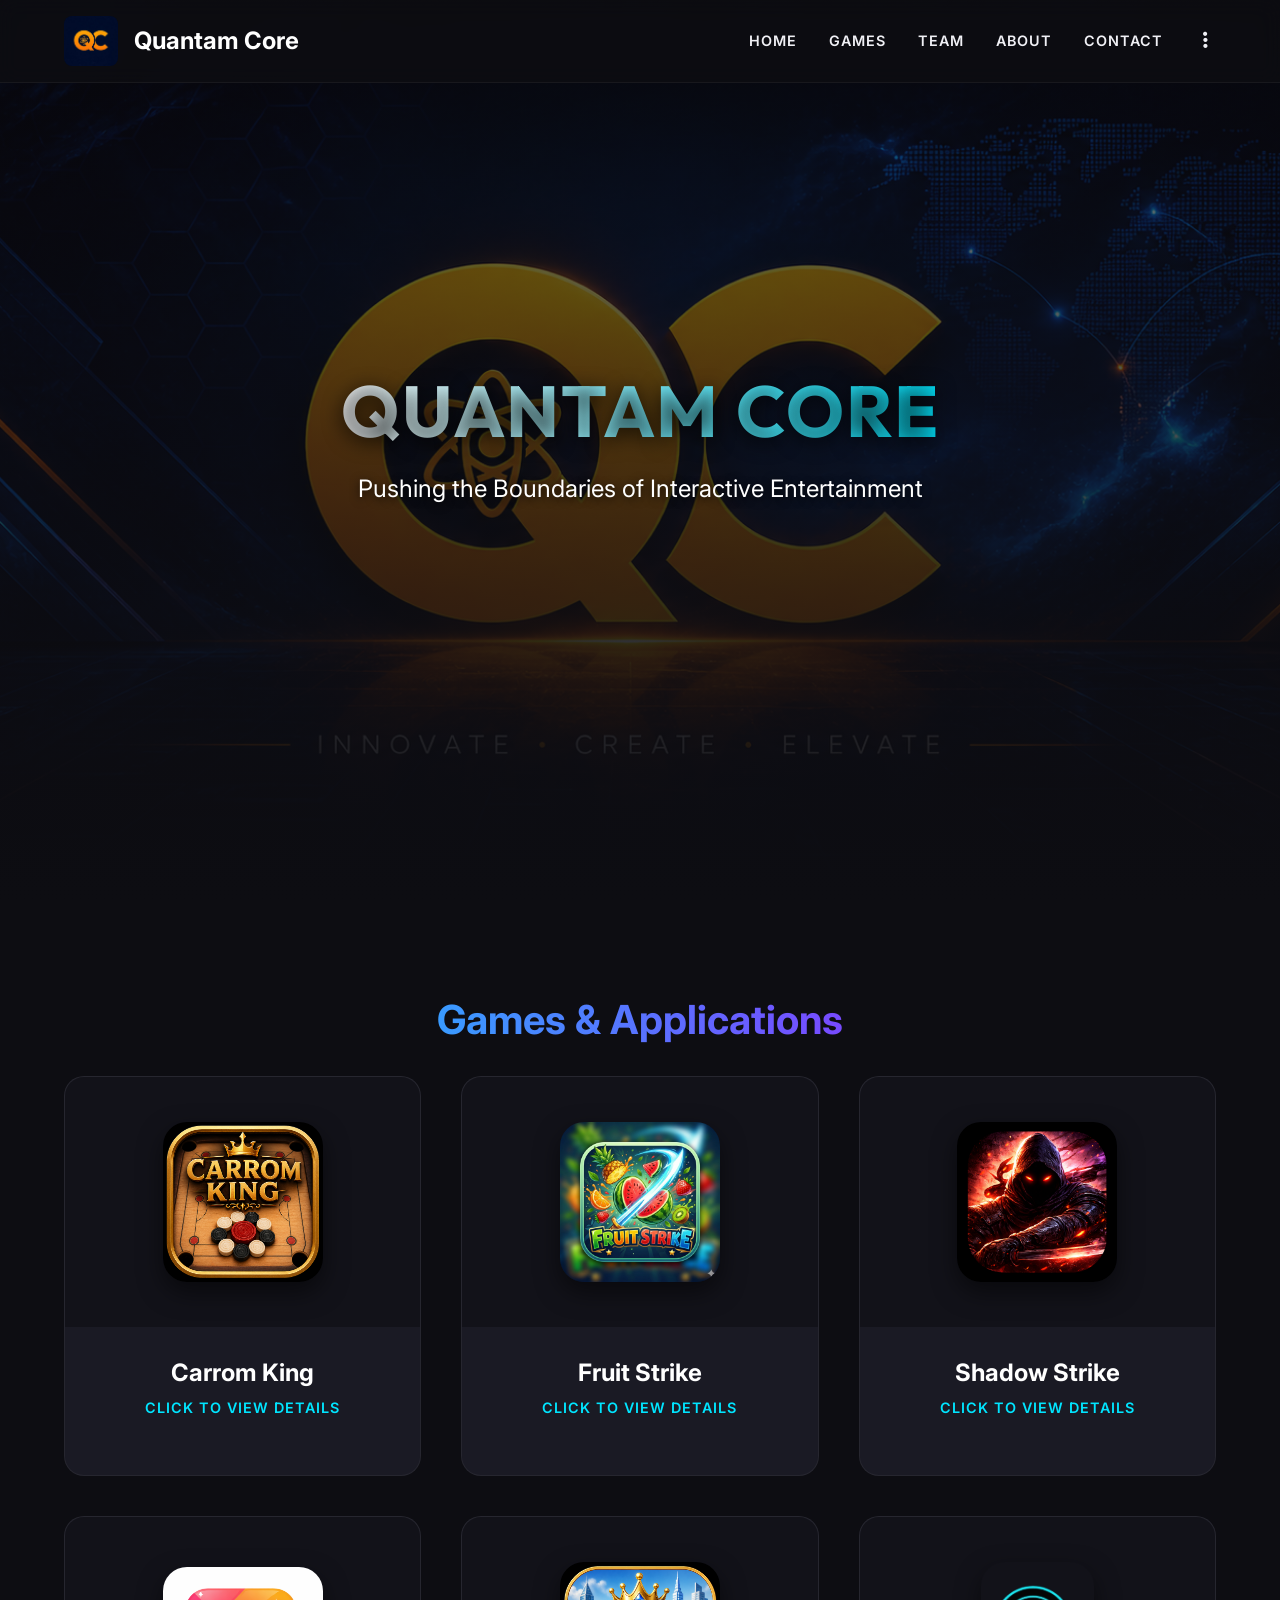
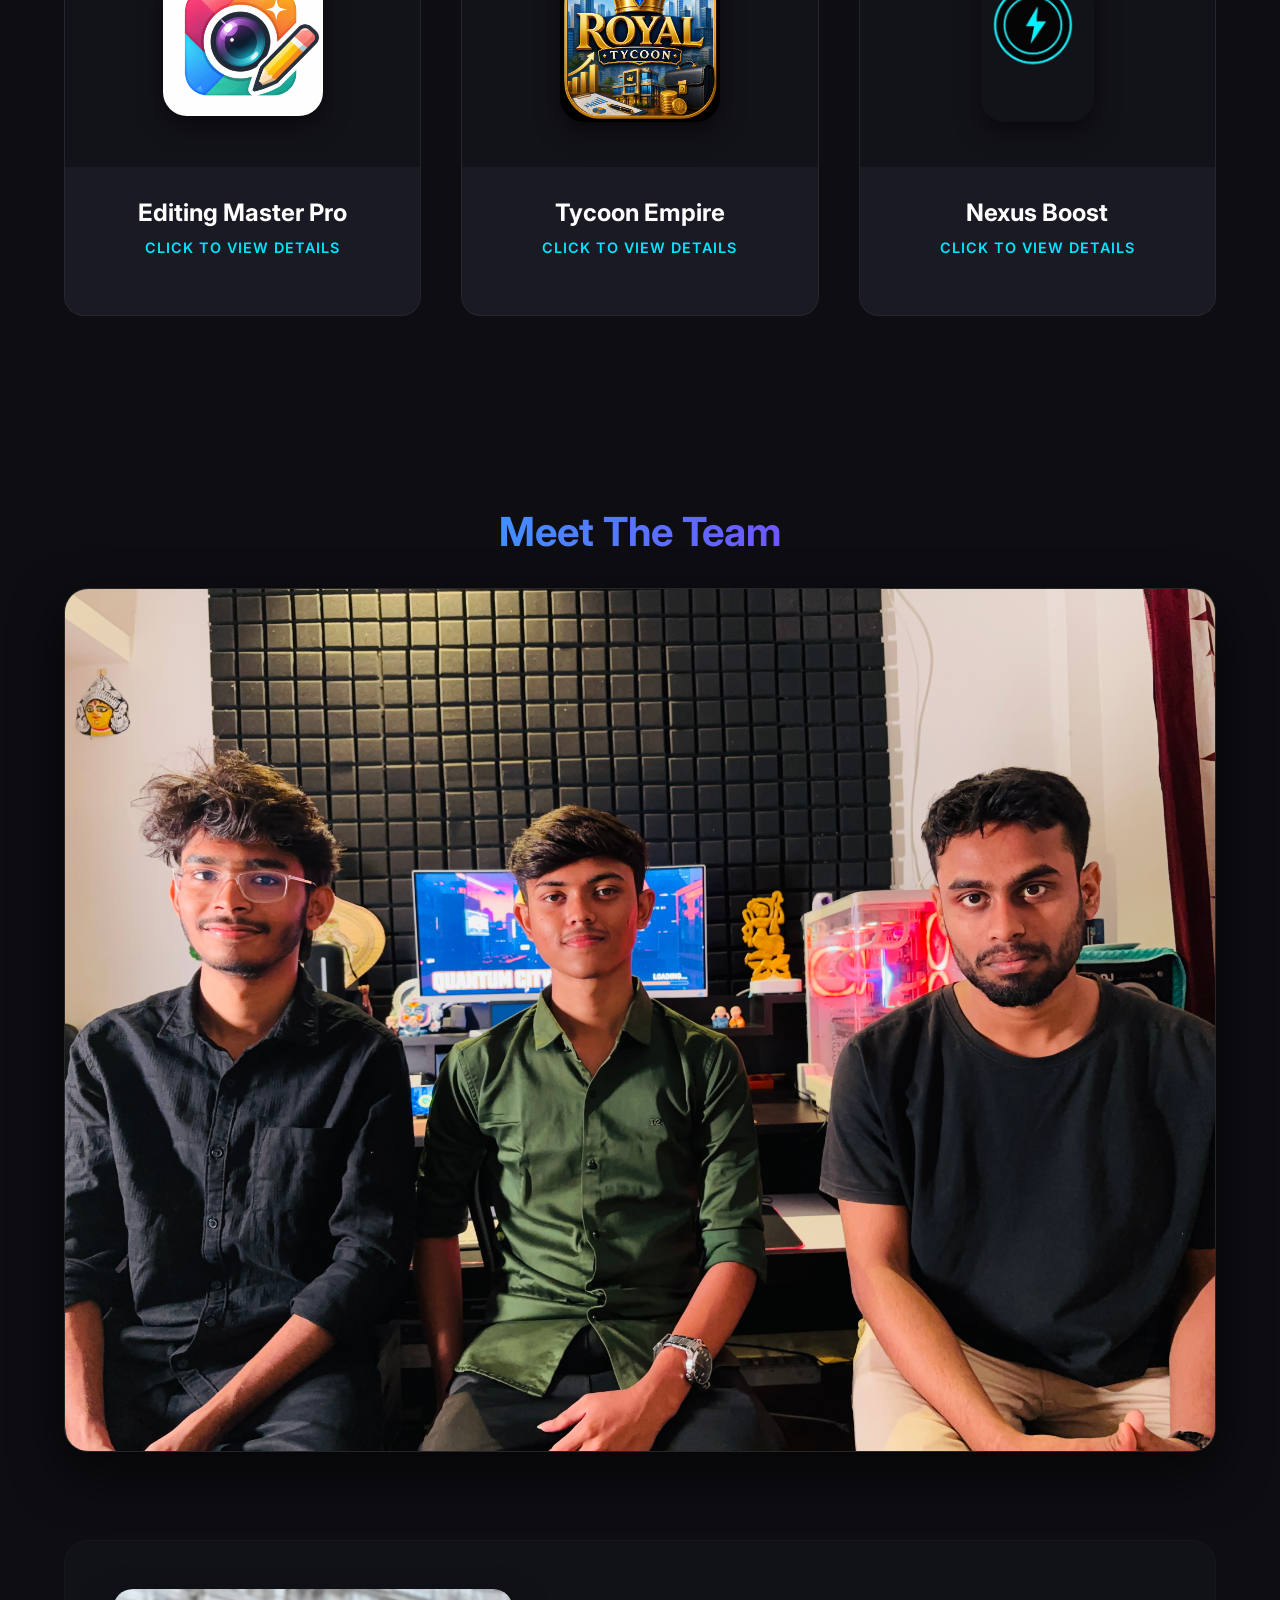
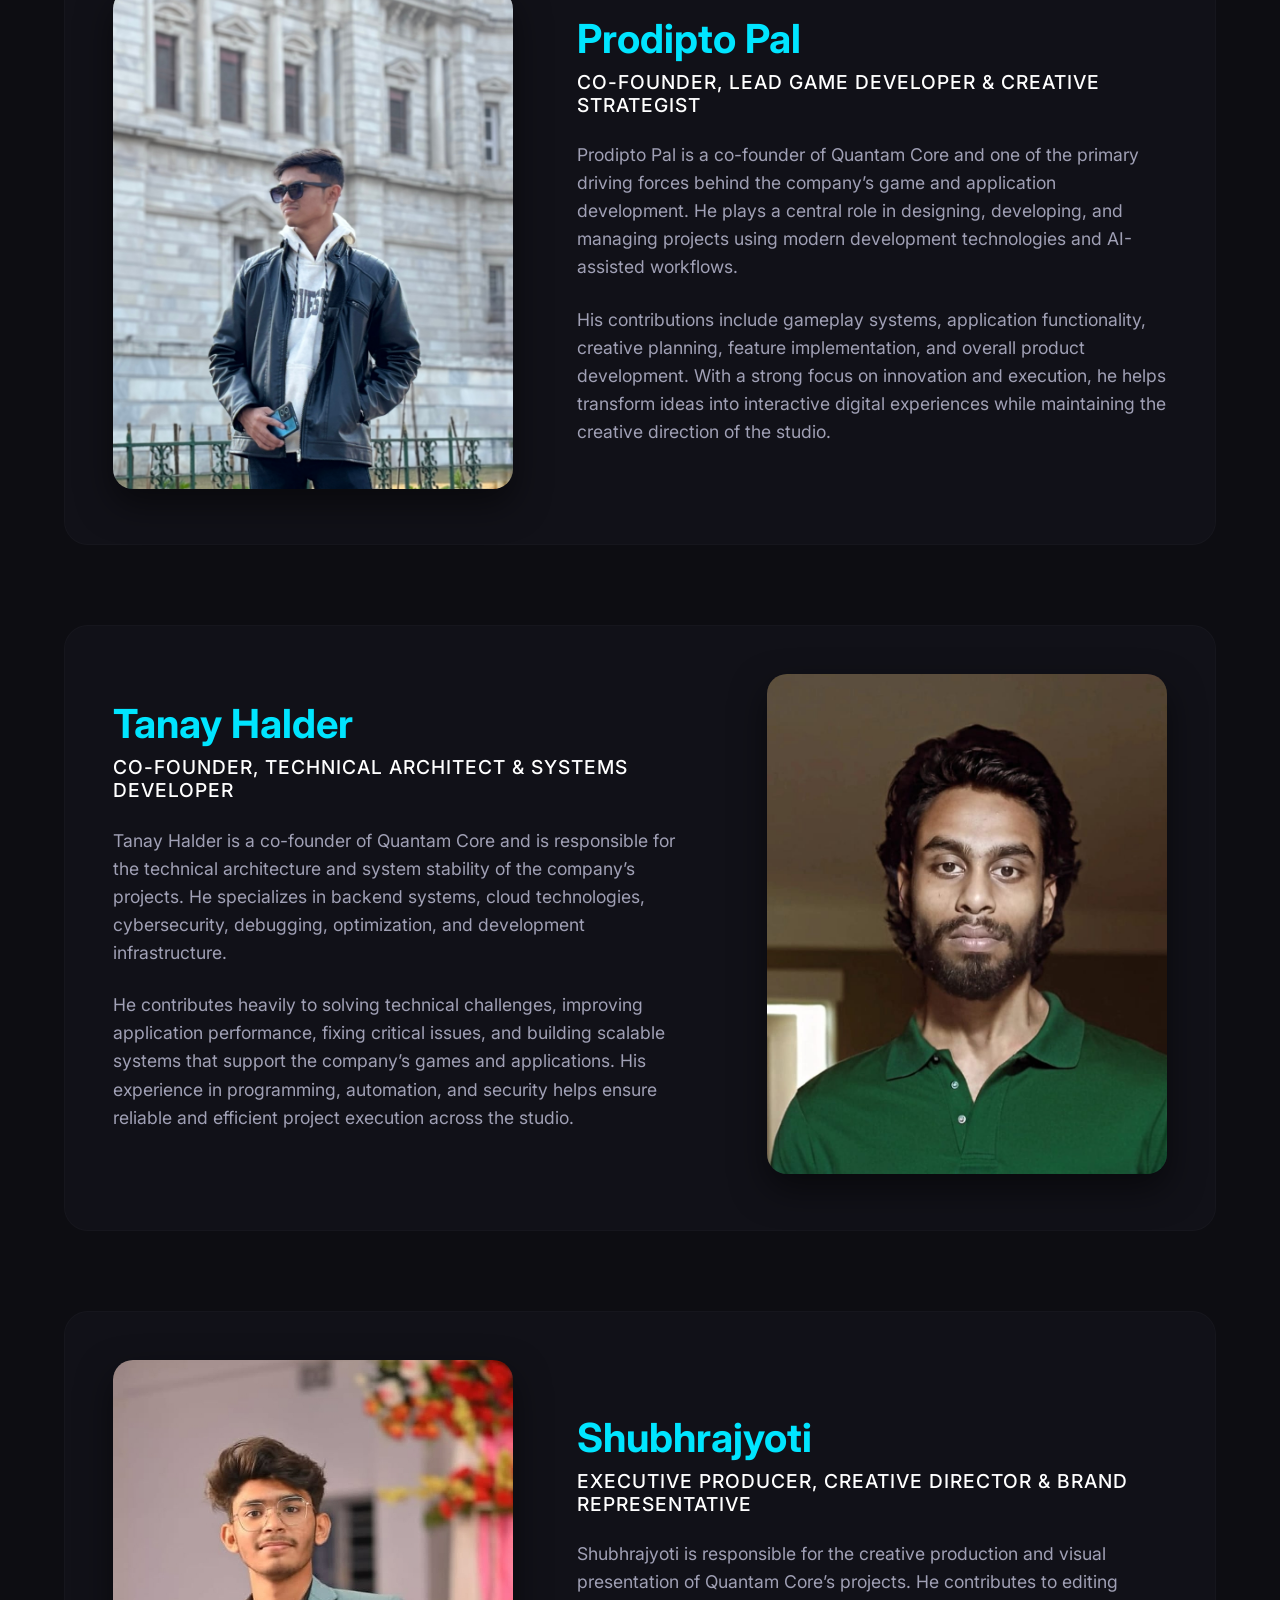
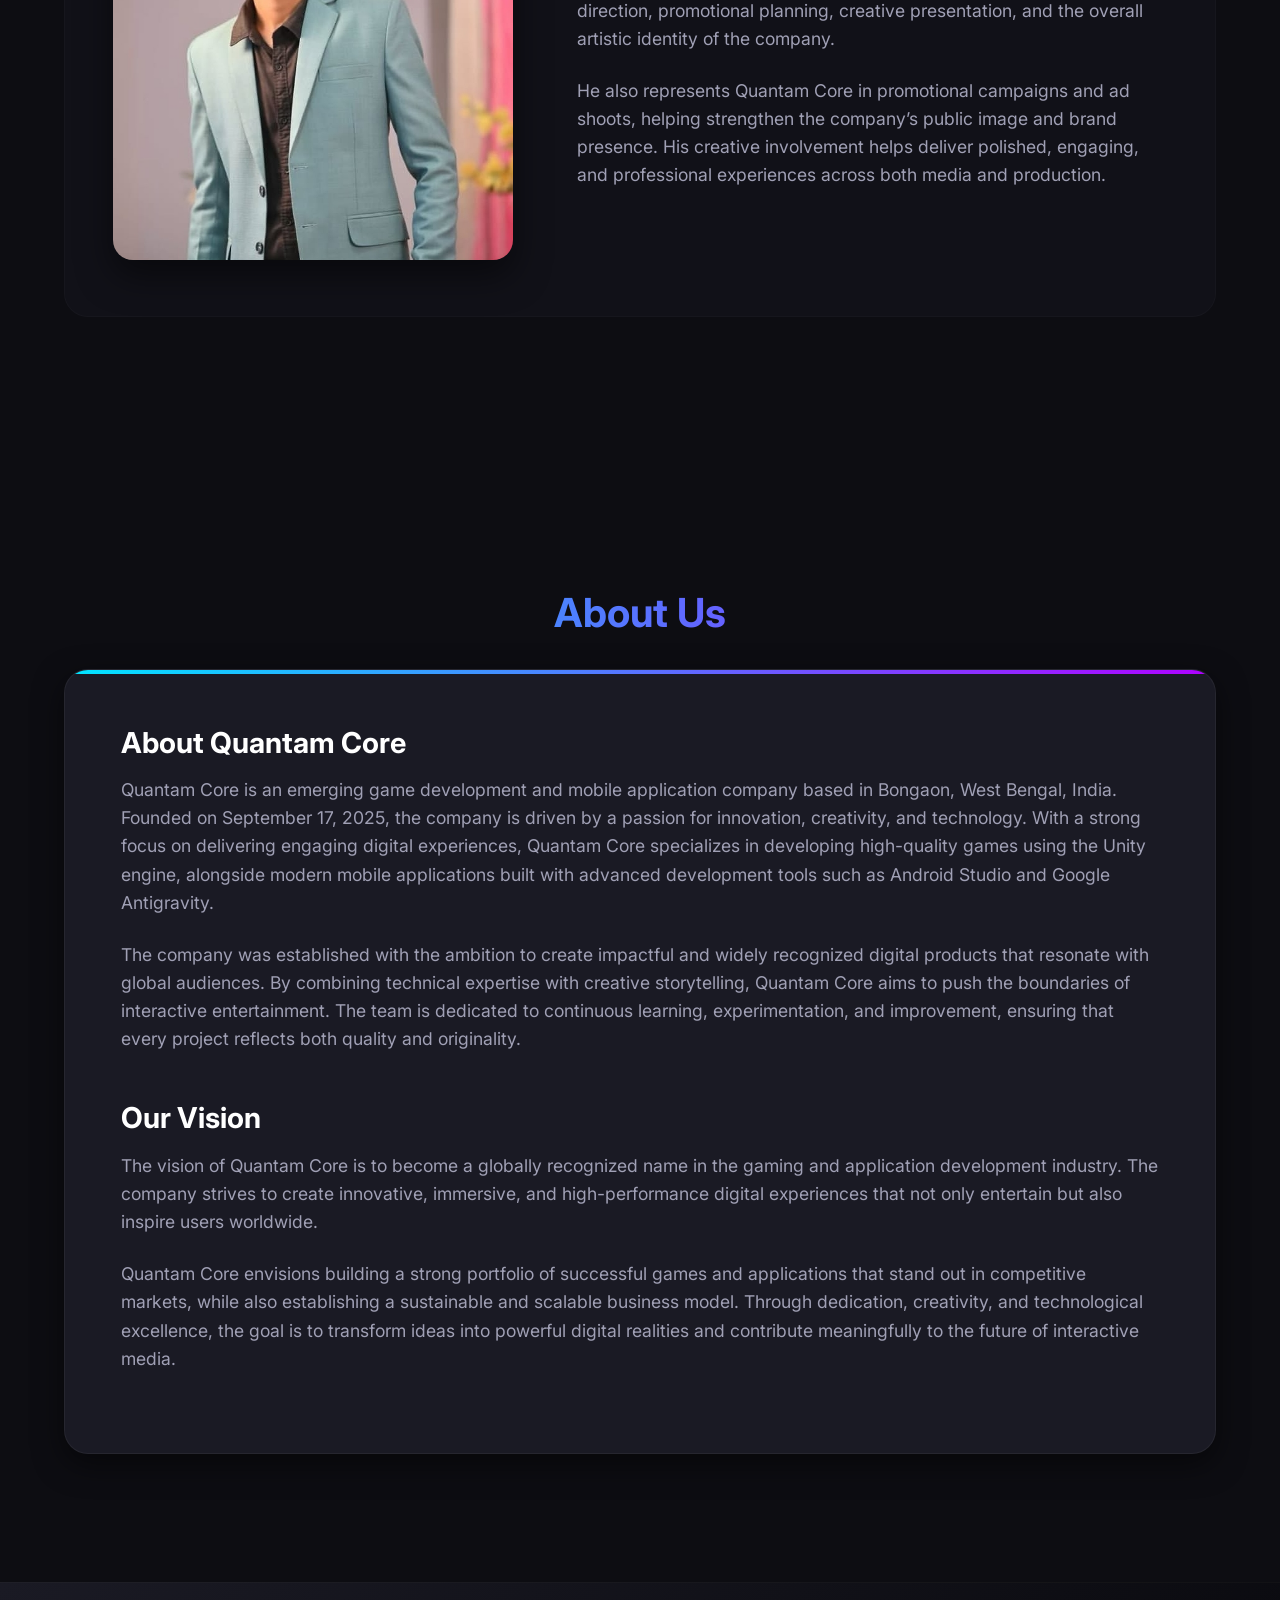
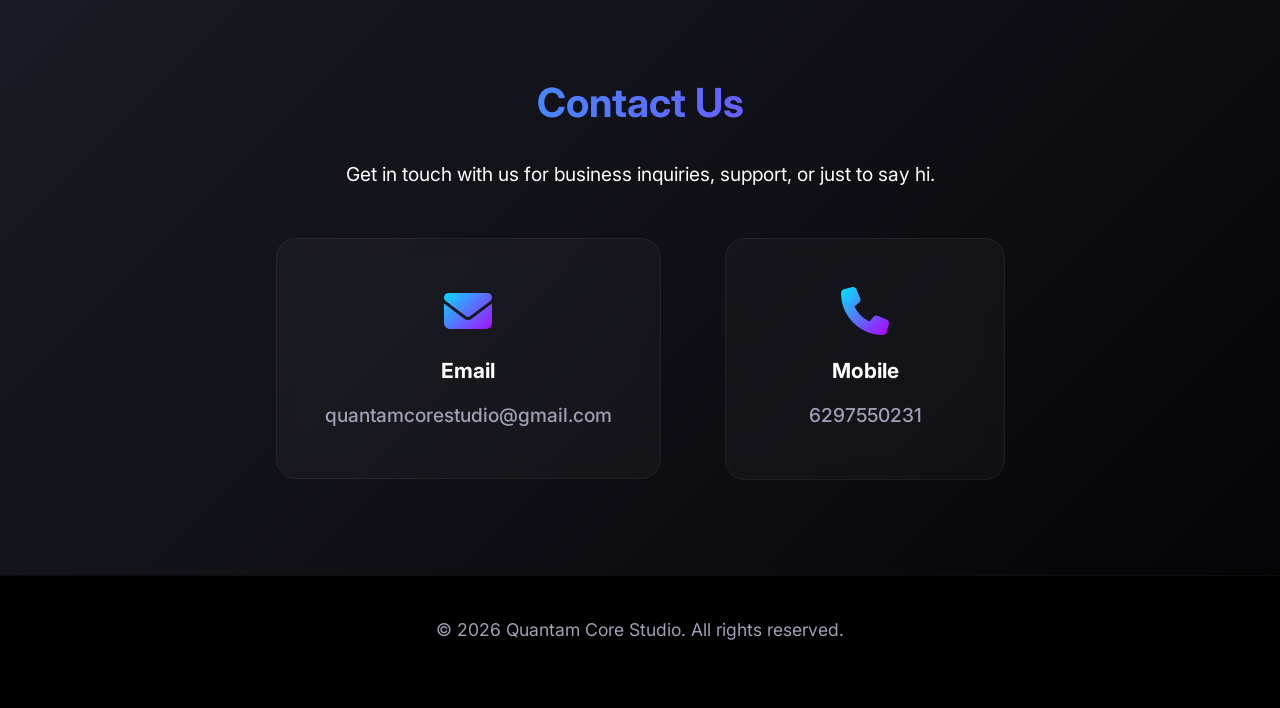
==== commit 71290a81: "Revert "Update portfolio website and fix layout"" ====
--- a/index.html
+++ b/index.html
@@ -1,596 +1,915 @@
 <!DOCTYPE html>
-
 <html lang="en">
 <head>
-<meta charset="utf-8"/>
-<meta content="width=device-width, initial-scale=1.0" name="viewport"/>
-<!-- Early Global Image Fallback Handler for GitHub Pages Case-Sensitivity & Spaces -->
-<script>
-    (function() {
-      window.addEventListener('error', function(e) {
-        if (e.target && e.target.tagName === 'IMG') {
-          var img = e.target;
-          var retryCount = parseInt(img.getAttribute('data-retry') || '0', 10);
-          if (retryCount >= 4) return;
-          img.setAttribute('data-retry', (retryCount + 1).toString());
-
-          var origSrc = img.getAttribute('src') || '';
-          var newSrc = origSrc;
-
-          if (retryCount === 0) {
-            // Retry 1: Toggle  <-> 
-            if (origSrc.indexOf('') === 0) newSrc = '' + origSrc.substring(7);
-            else if (origSrc.indexOf('') === 0) newSrc = '' + origSrc.substring(7);
-            else if (origSrc.indexOf('./') === 0) newSrc = './' + origSrc.substring(9);
-            else if (origSrc.indexOf('./') === 0) newSrc = './' + origSrc.substring(9);
-          } else if (retryCount === 1) {
-            // Retry 2: Toggle space <-> %20
-            if (origSrc.indexOf(' ') !== -1) newSrc = origSrc.replace(/ /g, '%20');
-            else if (origSrc.indexOf('%20') !== -1) newSrc = origSrc.replace(/%20/g, ' ');
-          } else if (retryCount === 2) {
-            // Retry 3: Toggle .jpeg <-> .jpg
-            if (origSrc.endsWith('.jpeg')) newSrc = origSrc.substring(0, origSrc.length - 5) + '.jpg';
-            else if (origSrc.endsWith('.jpg')) newSrc = origSrc.substring(0, origSrc.length - 4) + '.jpeg';
-          } else if (retryCount === 3) {
-            // Retry 4: Relative ./ prefix fallback
-            if (origSrc.indexOf('./') !== 0) newSrc = './' + origSrc;
-          }
-
-          if (newSrc && newSrc !== origSrc) {
-            img.src = newSrc;
-          }
-        }
-      }, true);
-    })();
-  </script>
-<!-- Primary Meta Tags -->
-<title>Pradipta Pal | Software Developer, Game Developer, Entrepreneur &amp; B.Pharm Student</title>
-<meta content="Pradipta Pal | Software Developer, Game Developer, Entrepreneur &amp; B.Pharm Student" name="title"/>
-<meta content="Official website of Pradipta Pal (Pronounced 'Prodipto Pal'). Founder of Quantum Core Gaming Studio, B.Pharm student at Vidyasagar Pharmaceutical College, alumnus of Bongaon High School, and former founder of Blue Whale Store. Exploring software engineering, game engines, and pharmaceutical innovation." name="description"/>
-<meta content="Pradipta Pal, Prodipto Pal, Quantum Core Gaming Studio, Blue Whale Store, B.Pharm, Vidyasagar Pharmaceutical College, Bongaon High School, Software Developer, Game Developer, Entrepreneur, Unity Developer, Android Developer, Tanay Halder, Subhrojyoti Roy" name="keywords"/>
-<meta content="Pradipta Pal" name="author"/>
-<meta content="index, follow" name="robots"/>
-<link href="https://pradiptapal.github.io/" rel="canonical"/>
-<!-- Open Graph / Facebook -->
-<meta content="website" property="og:type"/>
-<meta content="https://pradiptapal.github.io/" property="og:url"/>
-<meta content="Pradipta Pal | Software Developer, Game Developer &amp; Entrepreneur" property="og:title"/>
-<meta content="Discover the portfolio of Pradipta Pal: Founder of Quantum Core Gaming Studio, B.Pharm student at Vidyasagar Pharmaceutical College, and full-stack software engineer." property="og:description"/>
-<meta content="pradipta_pal_image.jpeg" property="og:image"/>
-<meta content="Pradipta Pal Portfolio" property="og:site_name"/>
-<!-- Twitter Card -->
-<meta content="summary_large_image" name="twitter:card"/>
-<meta content="https://pradiptapal.github.io/" name="twitter:url"/>
-<meta content="Pradipta Pal | Software Developer, Game Developer &amp; Entrepreneur" name="twitter:title"/>
-<meta content="Discover the portfolio of Pradipta Pal: Founder of Quantum Core Gaming Studio, B.Pharm student at Vidyasagar Pharmaceutical College, and full-stack software engineer." name="twitter:description"/>
-<meta content="pradipta_pal_image.jpeg" name="twitter:image"/>
-<!-- Favicon -->
-<link href="company_logo_round_cutout.png" rel="icon" type="image/png"/>
-<!-- Font Awesome Icons -->
-<link href="https://cdnjs.cloudflare.com/ajax/libs/font-awesome/6.4.0/css/all.min.css" rel="stylesheet"/>
-<!-- Custom CSS -->
-<link href="style.css" rel="stylesheet"/>
-<!-- Schema.org Structured Data (JSON-LD) -->
-<script type="application/ld+json">
-  {
-    "@context": "https://schema.org",
-    "@type": "Person",
-    "name": "Pradipta Pal",
-    "alternateName": "Prodipto Pal",
-    "url": "https://pradiptapal.github.io/",
-    "image": "pradipta_pal_image.jpeg",
-    "jobTitle": ["Software Developer", "Game Developer", "Entrepreneur", "B.Pharm Student"],
-    "description": "Software Developer, Game Developer, Entrepreneur, and B.Pharm Student. Founder of Quantum Core Gaming Studio and former founder of Blue Whale Store.",
-    "almaMater": [
-      {
-        "@type": "CollegeOrUniversity",
-        "name": "Vidyasagar Pharmaceutical College",
-        "url": "https://vidyasagarpharmacy.example.edu"
-      },
-      {
-        "@type": "School",
-        "name": "Bongaon High School",
-        "url": "https://bongaonhighschool.example.edu"
-      }
-    ],
-    "worksFor": [
-      {
-        "@type": "Organization",
-        "name": "Quantum Core Gaming Studio",
-        "url": "https://quantamcorestudio.github.io/quantam-core-website/"
-      }
-    ],
-    "sameAs": [
-      "https://github.com/pradipta-pal",
-      "https://www.instagram.com/prodipto_pal/",
-      "https://www.facebook.com/prodipto.pal.pp",
-      "https://www.linkedin.com/in/pradipta-pal-a05b432a2/",
-      "https://play.google.com/store/apps/dev?id=placeholder"
-    ]
-  }
-  </script>
+    <meta charset="UTF-8">
+    <meta name="viewport" content="width=device-width, initial-scale=1.0">
+    <title>Quantam Core | Game & App Development Studio</title>
+    <meta name="description" content="Quantam Core is an emerging game development and mobile application company based in Bongaon, West Bengal, India.">
+    <style>
+        /* CSS resets and base variables */
+        :root {
+            --bg-color: #0d0d12;
+            --surface-color: #1a1a24;
+            --primary-color: #00e5ff;
+            --secondary-color: #b000ff;
+            --text-main: #f0f0f5;
+            --text-muted: #a0a0b5;
+            --font-family: 'Inter', system-ui, -apple-system, sans-serif;
+            --glow: 0 0 20px rgba(0, 229, 255, 0.4);
+        }
+        
+        * {
+            margin: 0;
+            padding: 0;
+            box-sizing: border-box;
+        }
+
+        body {
+            font-family: var(--font-family);
+            background-color: var(--bg-color);
+            color: var(--text-main);
+            line-height: 1.6;
+            overflow-x: hidden;
+            scroll-behavior: smooth;
+        }
+
+        /* Typography */
+        h1, h2, h3, h4 {
+            font-weight: 700;
+            line-height: 1.2;
+            margin-bottom: 1rem;
+        }
+
+        h2 {
+            font-size: 2.5rem;
+            text-align: center;
+            background: linear-gradient(90deg, var(--primary-color), var(--secondary-color));
+            -webkit-background-clip: text;
+            -webkit-text-fill-color: transparent;
+            margin-bottom: 2rem;
+        }
+
+        p {
+            color: var(--text-muted);
+            margin-bottom: 1.5rem;
+            font-size: 1.1rem;
+        }
+
+        a {
+            color: var(--primary-color);
+            text-decoration: none;
+            transition: color 0.3s ease, text-shadow 0.3s ease;
+        }
+
+        a:hover {
+            color: #fff;
+            text-shadow: var(--glow);
+        }
+
+        /* Navbar */
+        nav {
+            position: fixed;
+            top: 0;
+            width: 100%;
+            background: rgba(13, 13, 18, 0.85);
+            backdrop-filter: blur(10px);
+            display: flex;
+            justify-content: space-between;
+            align-items: center;
+            padding: 1rem 5%;
+            z-index: 1000;
+            border-bottom: 1px solid rgba(255, 255, 255, 0.05);
+        }
+
+        .logo-container {
+            display: flex;
+            align-items: center;
+            gap: 1rem;
+        }
+
+        .logo-container img {
+            height: 50px;
+            border-radius: 8px;
+        }
+
+        .nav-links {
+            display: flex;
+            gap: 2rem;
+        }
+
+        .nav-links a {
+            font-weight: 600;
+            text-transform: uppercase;
+            letter-spacing: 1px;
+            font-size: 0.9rem;
+            color: var(--text-main);
+        }
+
+        .nav-links a:hover {
+            color: var(--primary-color);
+        }
+
+        /* Hero Section */
+        .hero {
+            position: relative;
+            min-height: 100vh;
+            display: flex;
+            align-items: center;
+            justify-content: center;
+            padding: 5%;
+            background-image: url('Asset/company%20bannar%20or%20header.png');
+            background-size: cover;
+            background-position: center;
+            background-attachment: fixed;
+        }
+
+        .hero::before {
+            content: '';
+            position: absolute;
+            inset: 0;
+            background: linear-gradient(to bottom, rgba(13, 13, 18, 0.5), var(--bg-color));
+        }
+
+        .hero-content {
+            position: relative;
+            z-index: 1;
+            text-align: center;
+            max-width: 800px;
+        }
+
+        .hero h1 {
+            font-size: 4.5rem;
+            text-transform: uppercase;
+            letter-spacing: 2px;
+            text-shadow: 0 4px 20px rgba(0,0,0,0.8);
+            margin-bottom: 1rem;
+            background: linear-gradient(90deg, #fff, var(--primary-color));
+            -webkit-background-clip: text;
+            -webkit-text-fill-color: transparent;
+        }
+
+        .hero p {
+            font-size: 1.5rem;
+            color: #fff;
+            text-shadow: 0 2px 10px rgba(0,0,0,0.8);
+        }
+
+        /* Sections */
+        section {
+            padding: 6rem 5%;
+            max-width: 1400px;
+            margin: 0 auto;
+        }
+
+        /* About Section */
+        .about-text {
+            background: var(--surface-color);
+            padding: 3.5rem;
+            border-radius: 24px;
+            box-shadow: 0 10px 30px rgba(0,0,0,0.5);
+            border: 1px solid rgba(255,255,255,0.05);
+            margin-bottom: 2rem;
+            position: relative;
+            overflow: hidden;
+        }
+
+        .about-text::before {
+            content: '';
+            position: absolute;
+            top: 0;
+            left: 0;
+            width: 100%;
+            height: 4px;
+            background: linear-gradient(90deg, var(--primary-color), var(--secondary-color));
+        }
+
+        .about-text h3 {
+            color: #fff;
+            font-size: 1.8rem;
+        }
+
+        /* Portfolio Grid */
+        .portfolio-grid {
+            display: grid;
+            grid-template-columns: repeat(auto-fit, minmax(300px, 1fr));
+            gap: 2.5rem;
+        }
+
+        .portfolio-item {
+            background: var(--surface-color);
+            border-radius: 20px;
+            overflow: hidden;
+            transition: transform 0.4s cubic-bezier(0.175, 0.885, 0.32, 1.275), box-shadow 0.4s ease;
+            border: 1px solid rgba(255,255,255,0.05);
+            cursor: pointer;
+            text-align: center;
+        }
+
+        .portfolio-item:hover {
+            transform: translateY(-15px);
+            box-shadow: 0 20px 40px rgba(0, 229, 255, 0.15);
+            border-color: rgba(0, 229, 255, 0.3);
+        }
+
+        .portfolio-media.logo-thumbnail {
+            height: 250px;
+            display: flex;
+            align-items: center;
+            justify-content: center;
+            background: rgba(0, 0, 0, 0.3);
+            padding: 2rem;
+        }
+
+        .portfolio-media.logo-thumbnail img {
+            max-width: 160px;
+            max-height: 160px;
+            border-radius: 24px;
+            box-shadow: 0 10px 25px rgba(0,0,0,0.5);
+            object-fit: contain;
+            transition: transform 0.6s ease;
+        }
+
+        .portfolio-item:hover .portfolio-media.logo-thumbnail img {
+            transform: scale(1.1) rotate(-5deg);
+        }
+
+        .portfolio-info {
+            padding: 2rem;
+        }
+
+        .portfolio-info h3 {
+            margin-bottom: 0.5rem;
+            color: #fff;
+            font-size: 1.5rem;
+        }
+        
+        .portfolio-info p.click-hint {
+            color: var(--primary-color);
+            font-size: 0.9rem;
+            text-transform: uppercase;
+            letter-spacing: 1px;
+            font-weight: 600;
+        }
+
+        /* Modal Styles */
+        .modal {
+            display: none; 
+            position: fixed; 
+            z-index: 2000; 
+            left: 0;
+            top: 0;
+            width: 100%; 
+            height: 100%; 
+            overflow: auto; 
+            background-color: rgba(0,0,0,0.85); 
+            backdrop-filter: blur(10px);
+        }
+
+        .modal-content {
+            background-color: var(--surface-color);
+            margin: 5% auto; 
+            padding: 0;
+            border: 1px solid rgba(255,255,255,0.1);
+            width: 90%;
+            max-width: 800px;
+            border-radius: 24px;
+            overflow: hidden;
+            box-shadow: 0 15px 50px rgba(0,0,0,0.9);
+            animation: modalFadeIn 0.4s cubic-bezier(0.165, 0.84, 0.44, 1);
+            position: relative;
+        }
+
+        @keyframes modalFadeIn {
+            from {opacity: 0; transform: translateY(50px) scale(0.95);}
+            to {opacity: 1; transform: translateY(0) scale(1);}
+        }
+
+        .close-modal {
+            color: #fff;
+            position: absolute;
+            top: 20px;
+            right: 20px;
+            font-size: 28px;
+            font-weight: bold;
+            cursor: pointer;
+            z-index: 10;
+            background: rgba(0,0,0,0.6);
+            border-radius: 50%;
+            width: 45px;
+            height: 45px;
+            display: flex;
+            align-items: center;
+            justify-content: center;
+            transition: background 0.3s, transform 0.3s;
+        }
+
+        .close-modal:hover {
+            background: var(--primary-color);
+            color: #000;
+            transform: rotate(90deg);
+        }
+
+        .modal-preview {
+            width: 100%;
+            max-height: 70vh;
+            object-fit: contain;
+            display: block;
+            background-color: #050508;
+            border-bottom: 1px solid rgba(255,255,255,0.05);
+        }
+
+        .modal-info {
+            padding: 2.5rem;
+            display: flex;
+            gap: 2rem;
+            align-items: flex-start;
+        }
+
+        .modal-logo {
+            width: 120px;
+            height: 120px;
+            border-radius: 24px;
+            box-shadow: 0 10px 20px rgba(0,0,0,0.5);
+            flex-shrink: 0;
+        }
+
+        .modal-text-content h3 {
+            font-size: 2.2rem;
+            color: #fff;
+            margin-bottom: 1rem;
+        }
+
+        .modal-text-content p {
+            font-size: 1.1rem;
+            line-height: 1.7;
+            color: var(--text-muted);
+            margin: 0;
+        }
+
+        /* Team Section */
+        .team-photo-wrapper {
+            margin-bottom: 5rem;
+            text-align: center;
+            position: relative;
+        }
+
+        .team-photo-wrapper img {
+            max-width: 100%;
+            border-radius: 24px;
+            box-shadow: 0 20px 50px rgba(0,0,0,0.6);
+            border: 1px solid rgba(255,255,255,0.1);
+            transition: transform 0.5s ease;
+        }
+
+        .team-photo-wrapper img:hover {
+            transform: scale(1.02);
+        }
+
+        .founder {
+            display: flex;
+            align-items: center;
+            gap: 4rem;
+            margin-bottom: 5rem;
+            background: rgba(26, 26, 36, 0.4);
+            padding: 3rem;
+            border-radius: 24px;
+            border: 1px solid rgba(255,255,255,0.02);
+        }
+
+        .founder.reverse {
+            flex-direction: row-reverse;
+        }
+
+        .founder-photo {
+            flex: 0 0 400px;
+            position: relative;
+        }
+
+        .founder-photo img {
+            width: 100%;
+            border-radius: 20px;
+            box-shadow: 0 15px 35px rgba(0,0,0,0.5);
+            transition: transform 0.4s ease, box-shadow 0.4s ease;
+            object-fit: cover;
+            aspect-ratio: 4/5;
+        }
+
+        .founder-photo img:hover {
+            transform: scale(1.03) translateY(-10px);
+            box-shadow: 0 25px 45px rgba(0, 229, 255, 0.2);
+        }
+
+        .founder-info {
+            flex: 1;
+        }
+
+        .founder-info h3 {
+            font-size: 2.5rem;
+            color: var(--primary-color);
+            margin-bottom: 0.5rem;
+        }
+
+        .founder-info h4 {
+            color: #fff;
+            margin-bottom: 1.5rem;
+            font-weight: 500;
+            font-size: 1.2rem;
+            letter-spacing: 1px;
+            text-transform: uppercase;
+        }
+
+        /* Contact Section */
+        .contact {
+            background: linear-gradient(135deg, var(--surface-color), #050508);
+            text-align: center;
+            padding: 6rem 2rem;
+            border-top: 1px solid rgba(255,255,255,0.05);
+            position: relative;
+        }
+
+        .contact-methods {
+            display: flex;
+            justify-content: center;
+            gap: 4rem;
+            flex-wrap: wrap;
+            margin-top: 3rem;
+        }
+
+        .contact-card {
+            background: rgba(255,255,255,0.03);
+            padding: 3rem;
+            border-radius: 20px;
+            min-width: 280px;
+            transition: all 0.4s ease;
+            backdrop-filter: blur(10px);
+            border: 1px solid rgba(255,255,255,0.05);
+        }
+
+        .contact-card:hover {
+            transform: translateY(-10px);
+            background: rgba(255,255,255,0.08);
+            border-color: var(--primary-color);
+            box-shadow: 0 15px 30px rgba(0, 229, 255, 0.1);
+        }
+
+        .contact-card i {
+            font-size: 3rem;
+            background: linear-gradient(135deg, var(--primary-color), var(--secondary-color));
+            -webkit-background-clip: text;
+            -webkit-text-fill-color: transparent;
+            margin-bottom: 1.5rem;
+            display: inline-block;
+        }
+
+        .contact-card h4 {
+            color: #fff;
+            margin-bottom: 1rem;
+            font-size: 1.3rem;
+        }
+
+        .contact-card p, .contact-card a {
+            font-size: 1.2rem;
+            color: var(--text-muted);
+            font-weight: 500;
+        }
+
+        footer {
+            text-align: center;
+            padding: 2.5rem;
+            background: #000;
+            color: var(--text-muted);
+            border-top: 1px solid rgba(255,255,255,0.05);
+        }
+
+        @media (max-width: 992px) {
+            .founder, .founder.reverse {
+                flex-direction: column;
+                text-align: center;
+                gap: 2.5rem;
+            }
+            .founder-photo {
+                flex: 0 0 auto;
+                width: 100%;
+                max-width: 400px;
+            }
+            .hero h1 {
+                font-size: 3.5rem;
+            }
+        }
+        
+        @media (max-width: 768px) {
+            .nav-links {
+                display: none;
+            }
+            h2 {
+                font-size: 2rem;
+            }
+            .hero h1 {
+                font-size: 2.5rem;
+            }
+            section {
+                padding: 4rem 5%;
+            }
+            .modal-info {
+                flex-direction: column;
+                align-items: center;
+                text-align: center;
+            }
+        }
+
+        /* 3-Dot Dropdown Styles */
+        .dropdown {
+            position: relative;
+            display: inline-block;
+        }
+
+        .dropbtn {
+            background: none;
+            border: none;
+            color: var(--text-main);
+            font-size: 1.2rem;
+            cursor: pointer;
+            padding: 0 0.5rem;
+            display: flex;
+            align-items: center;
+            height: 100%;
+            transition: color 0.3s ease, text-shadow 0.3s ease;
+        }
+
+        .dropbtn:hover {
+            color: var(--primary-color);
+            text-shadow: var(--glow);
+        }
+
+        .dropdown-content {
+            display: block;
+            visibility: hidden;
+            opacity: 0;
+            position: absolute;
+            right: 0;
+            top: 100%;
+            background-color: var(--surface-color);
+            min-width: 180px;
+            box-shadow: 0 10px 30px rgba(0,0,0,0.6);
+            border: 1px solid rgba(255,255,255,0.08);
+            border-radius: 12px;
+            z-index: 1001;
+            overflow: hidden;
+            margin-top: 0.5rem;
+            transform: translateY(10px);
+            transition: all 0.3s cubic-bezier(0.165, 0.84, 0.44, 1);
+        }
+
+        .dropdown.active .dropdown-content {
+            visibility: visible;
+            opacity: 1;
+            transform: translateY(0);
+        }
+
+        .dropdown-content a {
+            color: var(--text-muted) !important;
+            padding: 0.8rem 1.2rem;
+            text-decoration: none;
+            display: block;
+            font-size: 0.9rem;
+            font-weight: 500;
+            text-transform: none !important;
+            letter-spacing: 0.5px;
+            transition: background 0.3s ease, color 0.3s ease;
+        }
+
+        .dropdown-content a:hover {
+            background-color: rgba(255,255,255,0.05);
+            color: var(--primary-color) !important;
+            text-shadow: none !important;
+        }
+
+
+    </style>
+    <!-- Simple Icons for Contact -->
+    <link rel="stylesheet" href="https://cdnjs.cloudflare.com/ajax/libs/font-awesome/6.4.0/css/all.min.css">
+    <link href="https://fonts.googleapis.com/css2?family=Inter:wght@300;400;500;600;700&family=Outfit:wght@400;700&display=swap" rel="stylesheet">
 </head>
 <body>
-<!-- Canvas Particle Background -->
-<canvas id="particle-canvas"></canvas>
-<!-- Glowing Radial Blobs -->
-<div class="bg-glow-blob blob-1"></div>
-<div class="bg-glow-blob blob-2"></div>
-<div class="bg-glow-blob blob-3"></div>
-<!-- Sticky Header & Navigation Bar -->
-<header class="navbar" id="navbar">
-<div class="container nav-container">
-<a aria-label="Pradipta Pal Home" class="nav-logo" href="#home">
-<img alt="Pradipta Pal Logo Emblem" class="nav-logo-icon" src="company_logo_round_cutout.png"/>
-<span>Pradipta <span class="gradient-text">Pal</span></span>
-</a>
-<nav aria-label="Main Navigation" class="nav-links">
-<a class="nav-link active" href="#home">Home</a>
-<a class="nav-link" href="#about">About Me</a>
-<a class="nav-link" href="#education">Education</a>
-
-
-<a class="nav-link" href="#projects">Projects</a>
-
-
-
-<a class="nav-link" href="#achievements">Achievements</a>
-<a class="nav-link" href="#contact">Contact</a>
-</nav>
-<div class="nav-actions">
-<button aria-label="Toggle Light/Dark Theme" class="theme-toggle-btn" id="theme-toggle-btn">
-<i class="fas fa-moon"></i>
-</button>
-<button aria-label="Open Mobile Navigation Menu" class="mobile-menu-btn" id="mobile-menu-btn">
-<i class="fas fa-bars"></i>
-</button>
-</div>
-</div>
-</header>
-<!-- Mobile Navigation Drawer -->
-<div class="mobile-nav" id="mobile-nav">
-<a class="nav-link" href="#home">Home</a>
-<a class="nav-link" href="#about">About Me</a>
-<a class="nav-link" href="#education">Education</a>
-<a class="nav-link" href="#skills">Skills</a>
-<a class="nav-link" href="#companies">Companies</a>
-<a class="nav-link" href="#projects">Projects</a>
-<a class="nav-link" href="#team">Team</a>
-<a class="nav-link" href="#gallery">Gallery</a>
-<a class="nav-link" href="#timeline">Timeline</a>
-<a class="nav-link" href="#achievements">Achievements</a>
-<a class="nav-link" href="#contact">Contact</a>
-</div>
-<main>
-<!-- HERO SECTION -->
-<section class="hero" id="home">
-<div class="container hero-grid">
-<!-- LEFT COLUMN: Profile Image + Name + Subtitle under image -->
-<div class="hero-left-col">
-<div class="hero-visual">
-<div class="profile-avatar-container">
-<div class="profile-avatar-ring"></div>
-<div class="profile-avatar-inner">
-<img alt="Pradipta Pal Circular Profile Portrait" class="profile-avatar-img" src="pradipta_pal_image.jpeg"/>
-</div>
-<div class="profile-status-pill">
-<span class="status-dot"></span>
-<span>Open to Projects</span>
-</div>
-</div>
-</div>
-<div class="hero-identity-box">
-<div class="pronunciation-badge" id="pronunciation-badge" title="Click to hear pronunciation">
-<i class="fas fa-volume-high"></i>
-<span>Pronounced "Prodipto Pal"</span>
-</div>
-<h1 class="hero-name">
-<span class="gradient-text">Pradipta Pal</span>
-</h1>
-<div class="hero-subtitle-wrapper">
-<span>I am a</span>
-<span class="typing-text" id="typing-text">Software Developer</span>
-</div>
-</div>
-</div>
-<!-- RIGHT COLUMN: Experience / Stats Data + Bio + CTAs + Socials -->
-<div class="hero-right-col">
-<!-- Animated Statistics Cards Grid -->
-<div class="glass-card hero-stats-card">
-<div class="stats-grid" id="stats-grid">
-<div class="stat-item">
-<div class="stat-number" data-target="4">4<span>+</span></div>
-<div class="stat-label">Years Experience</div>
-</div>
-<div class="stat-item">
-<div class="stat-number" data-target="18">18<span>+</span></div>
-<div class="stat-label">Projects Completed</div>
-</div>
-<div class="stat-item">
-<div class="stat-number" data-target="5">5<span></span></div>
-<div class="stat-label">Ventures Founded</div>
-</div>
-<div class="stat-item">
-<div class="stat-number" data-target="5000">5000<span>+</span></div>
-<div class="stat-label">Community Reach</div>
-</div>
-</div>
-</div>
-<p class="hero-bio">
-            Passionate Software &amp; Game Developer, B.Pharm Student at 
-            <a class="hyperlink-tag" href="https://vidyasagarpharmacy.example.edu" rel="noopener" target="_blank">Vidyasagar Pharmaceutical College</a>, 
-            and Founder of 
-            <a class="hyperlink-tag" href="https://quantamcorestudio.github.io/quantam-core-website/" rel="noopener" target="_blank">Quantum Core Gaming Studio</a>.
-          </p>
-<div class="hero-cta">
-<a class="btn btn-primary" href="#projects">
-<i class="fas fa-rocket"></i> Explore Work
-            </a>
-<a class="btn btn-secondary" href="#contact">
-<i class="fas fa-paper-plane"></i> Get in Touch
-            </a>
-</div>
-<div class="hero-socials">
-<a class="social-icon-btn" href="mailto:pradiptapal.official@gmail.com" title="Gmail"><i class="fas fa-envelope"></i></a>
-<a class="social-icon-btn" href="https://github.com/pradipta-pal" rel="noopener" target="_blank" title="GitHub"><i class="fab fa-github"></i></a>
-<a class="social-icon-btn" href="https://www.linkedin.com/in/pradipta-pal-a05b432a2/" rel="noopener" target="_blank" title="LinkedIn"><i class="fab fa-linkedin-in"></i></a>
-<a class="social-icon-btn" href="https://play.google.com/store/apps/dev?id=placeholder" rel="noopener" target="_blank" title="Google Play Developer"><i class="fab fa-google-play"></i></a>
-<a class="social-icon-btn" href="https://www.instagram.com/prodipto_pal/" rel="noopener" target="_blank" title="Instagram"><i class="fab fa-instagram"></i></a>
-<a class="social-icon-btn" href="https://www.facebook.com/prodipto.pal.pp" rel="noopener" target="_blank" title="Facebook"><i class="fab fa-facebook-f"></i></a>
-</div>
-</div>
-</div>
-</section>
-<!-- ABOUT ME SECTION -->
-<section class="section-padding" id="about">
-<div class="container">
-<div class="section-header">
-<span class="section-tag">Biography</span>
-<h2 class="section-title">About <span class="gradient-text">Me</span></h2>
-<p class="section-desc">Bridging technology, game development, entrepreneurship, and pharmaceutical sciences.</p>
-</div>
-<div class="about-grid">
-<div class="about-gallery-stack">
-<div class="about-img-box">
-<img alt="Pradipta Pal Portrait 2" loading="lazy" src="pradipta_pal_image_2.webp"/>
-</div>
-<div class="about-img-box">
-<img alt="Pradipta Pal Outdoor Photo" loading="lazy" src="pradipta_pal_image_3.jpeg"/>
-</div>
-<div class="about-img-box tall">
-<img alt="Pradipta Pal Development Setup" loading="lazy" src="pc_setup.jpeg"/>
-</div>
-</div>
-<div class="about-text-content">
-<p class="about-paragraph">
-              Hello! I am <strong>Pradipta Pal</strong> (pronounced "Prodipto Pal"), a multi-disciplinary tech enthusiast and entrepreneur currently pursuing a Bachelor of Pharmacy (B.Pharm) at 
-              <a class="hyperlink-tag" href="https://vidyasagarpharmacy.example.edu" rel="noopener" target="_blank">Vidyasagar Pharmaceutical College</a>. My foundational science and computer journey began during my schooling at 
-              <a class="hyperlink-tag" href="https://bongaonhighschool.example.edu" rel="noopener" target="_blank">Bongaon High School</a>.
-            </p>
-<p class="about-paragraph">
-              I established my first business, 
-              <a class="hyperlink-tag" href="https://bluewhalestore.example.com" rel="noopener" target="_blank">Blue Whale Store</a>, serving digital gaming merchandise and tech products. Driven by a passion for game engineering, I co-founded 
-              <a class="hyperlink-tag" href="https://quantamcorestudio.github.io/quantam-core-website/" rel="noopener" target="_blank">Quantum Core Gaming Studio</a> alongside my esteemed team members 
-              <a class="hyperlink-tag" href="https://github.com/tanayhalder-placeholder" rel="noopener" target="_blank">Tanay Halder</a> and 
-              <a class="hyperlink-tag" href="https://github.com/subhrojyotiroy-placeholder" rel="noopener" target="_blank">Subhrojyoti Roy</a>.
-            </p>
-<div class="about-highlights">
-<div class="highlight-box">
-<i class="fas fa-gamepad highlight-icon"></i>
-<div class="highlight-info">
-<h5>Game Developer</h5>
-<p>Unity, Physics &amp; 3D Shaders</p>
-</div>
-</div>
-<div class="highlight-box">
-<i class="fas fa-code highlight-icon"></i>
-<div class="highlight-info">
-<h5>Software Engineer</h5>
-<p>Full-Stack &amp; Mobile Apps</p>
-</div>
-</div>
-<div class="highlight-box">
-<i class="fas fa-briefcase highlight-icon"></i>
-<div class="highlight-info">
-<h5>Entrepreneur</h5>
-<p>Studio &amp; E-Commerce Founder</p>
-</div>
-</div>
-<div class="highlight-box">
-<i class="fas fa-capsules highlight-icon"></i>
-<div class="highlight-info">
-<h5>B.Pharm Student</h5>
-<p>Pharmaceutics &amp; Scientific Tech</p>
-</div>
-</div>
-</div>
-</div>
-</div>
-</div>
-</section>
-<!-- EDUCATION SECTION -->
-<section class="section-padding" id="education">
-<div class="container">
-<div class="section-header">
-<span class="section-tag">Academic Journey</span>
-<h2 class="section-title">My <span class="gradient-text">Education</span></h2>
-<p class="section-desc">Solid foundations in pharmaceutical sciences, computer science, and analytical thinking.</p>
-</div>
-<div class="education-grid">
-<!-- B.Pharm College Card -->
-<div class="glass-card edu-card reveal">
-<div>
-<span class="edu-badge">Current Academic Pursuit</span>
-<h3 class="edu-title">Bachelor of Pharmacy (B.Pharm)</h3>
-<a class="edu-institution-link" href="https://vidyasagarpharmacy.example.edu" rel="noopener" target="_blank">
-<i class="fas fa-university"></i> Vidyasagar Pharmaceutical College
-              </a>
-<p class="edu-desc">
-                Engaged in deep study of Pharmacology, Medicinal Chemistry, Pharmaceutics, Clinical Research, and computational drug formulation algorithms. Fusing data science and software tools with healthcare solutions.
-              </p>
-</div>
-</div>
-<!-- High School Card -->
-<div class="glass-card edu-card reveal">
-<div>
-<span class="edu-badge">Secondary &amp; Higher Secondary</span>
-<h3 class="edu-title">Science &amp; Technology Foundation</h3>
-<a class="edu-institution-link" href="https://bongaonhighschool.example.edu" rel="noopener" target="_blank">
-<i class="fas fa-school"></i> Bongaon High School
-              </a>
-<p class="edu-desc">
-                Completed secondary and higher secondary education with major focus on Physics, Chemistry, Mathematics, and Computer Science. Participated in science exhibitions, logic competitions, and programming clubs.
-              </p>
-</div>
-</div>
-</div>
-</div>
-</section>
-<!-- SKILLS SECTION -->
-
-<!-- COMPANIES SECTION -->
-
-<!-- PROJECTS SECTION -->
-<section class="section-padding" id="projects">
-<div class="container">
-<div class="section-header">
-<span class="section-tag">Featured Work</span>
-<h2 class="section-title">Projects &amp; <span class="gradient-text">Creations</span></h2>
-<p class="section-desc">A selection of game titles, software tools, e-commerce platforms, and workstations.</p>
-</div>
-<div class="projects-grid">
-<div class="glass-card project-card reveal active">
-<div class="project-thumb-box">
-<img alt="Carrom King" class="project-thumb-img" src="https://quantamcorestudio.github.io/quantam-core-website/Asset/carrom%20king%20game%20logo%20.png"/>
-<span class="project-category-badge">Quantum Core Game</span>
-</div>
-<div class="project-body">
-<h3 class="project-title">Carrom King</h3>
-<p class="project-desc">Experience the classic board game with stunning graphics and smooth gameplay. Challenge friends and dominate the board!</p>
-<a class="project-link-btn" href="https://quantamcorestudio.github.io/quantam-core-website/" rel="noopener" target="_blank">
-                Learn More <i class="fas fa-arrow-right"></i>
-</a>
-</div>
-</div>
-<div class="glass-card project-card reveal active">
-<div class="project-thumb-box">
-<img alt="Fruit Strike" class="project-thumb-img" src="https://quantamcorestudio.github.io/quantam-core-website/Asset/Fruit%20Strike%20game%20logo.png"/>
-<span class="project-category-badge">Quantum Core Game</span>
-</div>
-<div class="project-body">
-<h3 class="project-title">Fruit Strike</h3>
-<p class="project-desc">Slice and dice your way through juicy fruits in this fast-paced action game. Can you beat the high score?</p>
-<a class="project-link-btn" href="https://quantamcorestudio.github.io/quantam-core-website/" rel="noopener" target="_blank">
-                Learn More <i class="fas fa-arrow-right"></i>
-</a>
-</div>
-</div>
-<div class="glass-card project-card reveal active">
-<div class="project-thumb-box">
-<img alt="Shadow Strike" class="project-thumb-img" src="https://quantamcorestudio.github.io/quantam-core-website/Asset/Shadow%20strike%20game%20logo.png"/>
-<span class="project-category-badge">Quantum Core Game</span>
-</div>
-<div class="project-body">
-<h3 class="project-title">Shadow Strike</h3>
-<p class="project-desc">Immersive action and thrilling combat await in our premier action title. Step into the shadows and strike.</p>
-<a class="project-link-btn" href="https://quantamcorestudio.github.io/quantam-core-website/" rel="noopener" target="_blank">
-                Learn More <i class="fas fa-arrow-right"></i>
-</a>
-</div>
-</div>
-<div class="glass-card project-card reveal active">
-<div class="project-thumb-box">
-<img alt="Editing Master Pro" class="project-thumb-img" src="https://quantamcorestudio.github.io/quantam-core-website/Asset/Editing%20Master%20pro%20app%20logo%20.png"/>
-<span class="project-category-badge">Quantum Core Game</span>
-</div>
-<div class="project-body">
-<h3 class="project-title">Editing Master Pro</h3>
-<p class="project-desc">Professional grade editing tools right in the palm of your hand. Create masterpieces with ease and precision.</p>
-<a class="project-link-btn" href="https://quantamcorestudio.github.io/quantam-core-website/" rel="noopener" target="_blank">
-                Learn More <i class="fas fa-arrow-right"></i>
-</a>
-</div>
-</div>
-<div class="glass-card project-card reveal active">
-<div class="project-thumb-box">
-<img alt="Tycoon Empire" class="project-thumb-img" src="https://quantamcorestudio.github.io/quantam-core-website/Asset/Tycoon%20Empire%20gae%20logo.png"/>
-<span class="project-category-badge">Quantum Core Game</span>
-</div>
-<div class="project-body">
-<h3 class="project-title">Tycoon Empire</h3>
-<p class="project-desc">Build your business empire from the ground up! Manage resources and grow your startup into a global powerhouse.</p>
-<a class="project-link-btn" href="https://quantamcorestudio.github.io/quantam-core-website/" rel="noopener" target="_blank">
-                Learn More <i class="fas fa-arrow-right"></i>
-</a>
-</div>
-</div>
-<div class="glass-card project-card reveal active">
-<div class="project-thumb-box">
-<img alt="Nexus Boost" class="project-thumb-img" src="https://quantamcorestudio.github.io/quantam-core-website/Asset/Nexus%20boost%20app%20logo.png"/>
-<span class="project-category-badge">Quantum Core Game</span>
-</div>
-<div class="project-body">
-<h3 class="project-title">Nexus Boost</h3>
-<p class="project-desc">Optimize your device's performance, clear junk files, and boost your battery life with Nexus Boost.</p>
-<a class="project-link-btn" href="https://quantamcorestudio.github.io/quantam-core-website/" rel="noopener" target="_blank">
-                Learn More <i class="fas fa-arrow-right"></i>
-</a>
-</div>
-</div>
-</div>
-</div>
-<!-- Project 2 -->
-<!-- Project 3 -->
-</section>
-<!-- TEAM SECTION -->
-
-<!-- GALLERY SECTION -->
-
-<!-- TIMELINE SECTION -->
-
-<!-- ACHIEVEMENTS SECTION -->
-<section class="section-padding" id="achievements">
-<div class="container">
-<div class="section-header">
-<span class="section-tag">Recognitions</span>
-<h2 class="section-title">Key <span class="gradient-text">Achievements</span></h2>
-<p class="section-desc">Milestones achieved across technology, entrepreneurship, and pharmaceutical studies.</p>
-</div>
-<div class="achievements-grid">
-<div class="glass-card achievement-card reveal">
-<div class="achievement-icon"><i class="fas fa-trophy"></i></div>
-<h3 class="achievement-title">Founded 2 Tech Enterprises</h3>
-<span class="achievement-date">2021 - Present</span>
-<p class="achievement-desc">Successfully founded Blue Whale Store and active indie studio Quantum Core Gaming Studio.</p>
-</div>
-<div class="glass-card achievement-card reveal">
-<div class="achievement-icon"><i class="fas fa-gamepad"></i></div>
-<h3 class="achievement-title">Published Android Game Titles</h3>
-<span class="achievement-date">2023 - Present</span>
-<p class="achievement-desc">Engineered and released interactive game titles and utilities on Google Play Developer ecosystem.</p>
-</div>
-<div class="glass-card achievement-card reveal">
-<div class="achievement-icon"><i class="fas fa-graduation-cap"></i></div>
-<h3 class="achievement-title">Academic Merit in B.Pharm</h3>
-<span class="achievement-date">2022 - Present</span>
-<p class="achievement-desc">Maintaining high academic standing at Vidyasagar Pharmaceutical College while leading active tech projects.</p>
-</div>
-<div class="glass-card achievement-card reveal">
-<div class="achievement-icon"><i class="fas fa-users"></i></div>
-<h3 class="achievement-title">Team Leadership</h3>
-<span class="achievement-date">Ongoing</span>
-<p class="achievement-desc">Successfully co-leading development teams alongside Tanay Halder and Subhrojyoti Roy.</p>
-</div>
-</div>
-</div>
-</section>
-<!-- CONTACT SECTION -->
-<section class="section-padding" id="contact">
-<div class="container">
-<div class="section-header">
-<span class="section-tag">Get In Touch</span>
-<h2 class="section-title">Contact <span class="gradient-text">Pradipta</span></h2>
-<p class="section-desc">Reach out for collaborations, game dev inquiries, software projects, or pharmaceutical tech discussions.</p>
-</div>
-<div class="contact-grid">
-<!-- Social Link Cards -->
-<div class="social-cards-grid">
-<a class="glass-card social-card reveal" href="mailto:pradiptapal.official@gmail.com">
-<i class="fas fa-envelope social-card-icon"></i>
-<div class="social-card-title">Gmail</div>
-<span style="font-size:0.75rem; color:var(--text-muted);">pradiptapal.official@gmail.com</span>
-</a>
-<a class="glass-card social-card reveal" href="https://github.com/pradipta-pal" rel="noopener" target="_blank">
-<i class="fab fa-github social-card-icon"></i>
-<div class="social-card-title">GitHub</div>
-<span style="font-size:0.75rem; color:var(--text-muted);">@pradiptapal</span>
-</a>
-<a class="glass-card social-card reveal" href="https://www.linkedin.com/in/pradipta-pal-a05b432a2/" rel="noopener" target="_blank">
-<i class="fab fa-linkedin-in social-card-icon"></i>
-<div class="social-card-title">LinkedIn</div>
-<span style="font-size:0.75rem; color:var(--text-muted);">Pradipta Pal</span>
-</a>
-<a class="glass-card social-card reveal" href="https://play.google.com/store/apps/dev?id=placeholder" rel="noopener" target="_blank">
-<i class="fab fa-google-play social-card-icon"></i>
-<div class="social-card-title">Google Play</div>
-<span style="font-size:0.75rem; color:var(--text-muted);">Developer Profile</span>
-</a>
-<a class="glass-card social-card reveal" href="https://www.instagram.com/prodipto_pal/" rel="noopener" target="_blank">
-<i class="fab fa-instagram social-card-icon"></i>
-<div class="social-card-title">Instagram</div>
-<span style="font-size:0.75rem; color:var(--text-muted);">@pradiptapal</span>
-</a>
-<a class="glass-card social-card reveal" href="https://www.facebook.com/prodipto.pal.pp" rel="noopener" target="_blank">
-<i class="fab fa-facebook-f social-card-icon"></i>
-<div class="social-card-title">Facebook</div>
-<span style="font-size:0.75rem; color:var(--text-muted);">Pradipta Pal</span>
-</a>
-</div>
-<!-- Interactive Contact Form -->
-<form class="glass-card contact-form reveal" id="contact-form">
-<h3 style="font-size:1.35rem; color:var(--text-primary);">Send a Message</h3>
-<div class="form-group">
-<label class="form-label" for="name">Your Name</label>
-<input class="form-input" id="name" placeholder="e.g. Alex Smith" required="" type="text"/>
-</div>
-<div class="form-group">
-<label class="form-label" for="email">Your Email</label>
-<input class="form-input" id="email" placeholder="e.g. alex@example.com" required="" type="email"/>
-</div>
-<div class="form-group">
-<label class="form-label" for="subject">Subject</label>
-<input class="form-input" id="subject" placeholder="Project collaboration / Game dev query" required="" type="text"/>
-</div>
-<div class="form-group">
-<label class="form-label" for="message">Message</label>
-<textarea class="form-textarea" id="message" placeholder="Write your message here..." required=""></textarea>
-</div>
-<button class="btn btn-primary" style="width: 100%;" type="submit">
-<i class="fas fa-paper-plane"></i> Send Message
-            </button>
-</form>
-</div>
-</div>
-</section>
-</main>
-<!-- LIGHTBOX MODAL -->
-<div aria-hidden="true" class="lightbox-modal" id="lightbox-modal" role="dialog">
-<button aria-label="Close Lightbox" class="lightbox-close-btn" id="lightbox-close-btn">×</button>
-<button aria-label="Previous Image" class="lightbox-nav-btn lightbox-prev-btn" id="lightbox-prev-btn">
-<i class="fas fa-chevron-left"></i>
-</button>
-<button aria-label="Next Image" class="lightbox-nav-btn lightbox-next-btn" id="lightbox-next-btn">
-<i class="fas fa-chevron-right"></i>
-</button>
-<div class="lightbox-content-box">
-<img alt="" class="lightbox-img" id="lightbox-img" src=""/>
-<div class="lightbox-caption" id="lightbox-caption"></div>
-</div>
-</div>
-<!-- TOAST NOTIFICATION -->
-<div class="toast-msg" id="toast-msg">
-<i class="fas fa-check-circle" style="color:var(--active-green); font-size:1.4rem;"></i>
-<div>
-<strong>Message Sent!</strong>
-<div style="font-size:0.85rem; color:var(--text-secondary);">Thank you for reaching out to Pradipta Pal.</div>
-</div>
-</div>
-<!-- FOOTER -->
-<footer class="footer">
-<div class="container footer-content">
-<a class="nav-logo" href="#home">
-<img alt="Pradipta Pal Footer Logo" class="nav-logo-icon" src="company_logo_round_cutout.png"/>
-<span>Pradipta <span class="gradient-text">Pal</span></span>
-</a>
-<p class="footer-copyright">
-        © <span id="year">2026</span> Pradipta Pal. All Rights Reserved. Built with HTML5, CSS3 &amp; JavaScript.
-      </p>
-<button aria-label="Back to top" class="back-to-top-btn" id="back-to-top-btn">
-<i class="fas fa-arrow-up"></i>
-</button>
-</div>
-</footer>
-<!-- Custom JavaScript -->
-<script src="script.js"></script>
+
+    <nav>
+        <div class="logo-container">
+            <img src="Asset/Company%20logo.jpeg" alt="Quantam Core Logo">
+            <h2 style="margin:0; font-size: 1.5rem; background: #fff; -webkit-background-clip: text; -webkit-text-fill-color: transparent;">Quantam Core</h2>
+        </div>
+        <div class="nav-links">
+            <a href="#home">Home</a>
+            <a href="#portfolio">Games</a>
+            <a href="#team">Team</a>
+            <a href="#about">About</a>
+            <a href="#contact">Contact</a>
+            <div class="dropdown">
+                <button class="dropbtn" id="dropdownBtn" aria-label="More Menu">
+                    <i class="fa-solid fa-ellipsis-vertical"></i>
+                </button>
+                <div class="dropdown-content" id="dropdownContent">
+                    <a href="privacy-policy.html">Privacy Policy</a>
+                </div>
+            </div>
+        </div>
+    </nav>
+
+    <header class="hero" id="home">
+        <div class="hero-content">
+            <h1 style="font-family: 'Outfit', sans-serif;">Quantam Core</h1>
+            <p>Pushing the Boundaries of Interactive Entertainment</p>
+        </div>
+    </header>
+
+    <!-- SECTION ORDER: Games -> Team -> About -> Contact -->
+
+    <section id="portfolio">
+        <h2>Games & Applications</h2>
+        <div class="portfolio-grid">
+            <!-- Carrom King -->
+            <div class="portfolio-item" 
+                 data-title="Carrom King" 
+                 data-desc="Experience the classic board game with stunning graphics and smooth gameplay. Challenge friends and dominate the board!" 
+                 data-logo="Asset/carrom%20king%20game%20logo%20.png" 
+                 data-preview="Asset/Carrom%20King%20gameplay%20.jpeg">
+                <div class="portfolio-media logo-thumbnail">
+                    <img src="Asset/carrom%20king%20game%20logo%20.png" alt="Carrom King Logo">
+                </div>
+                <div class="portfolio-info">
+                    <h3>Carrom King</h3>
+                    <p class="click-hint">Click to view Details</p>
+                </div>
+            </div>
+
+            <!-- Fruit Strike -->
+            <div class="portfolio-item" 
+                 data-title="Fruit Strike" 
+                 data-desc="Slice and dice your way through juicy fruits in this fast-paced action game. Can you beat the high score?" 
+                 data-logo="Asset/Fruit%20Strike%20game%20logo.png" 
+                 data-preview="Asset/Fruit%20strike%20gameplay.jpeg">
+                <div class="portfolio-media logo-thumbnail">
+                    <img src="Asset/Fruit%20Strike%20game%20logo.png" alt="Fruit Strike Logo">
+                </div>
+                <div class="portfolio-info">
+                    <h3>Fruit Strike</h3>
+                    <p class="click-hint">Click to view Details</p>
+                </div>
+            </div>
+
+            <!-- Shadow Strike -->
+            <div class="portfolio-item" 
+                 data-title="Shadow Strike" 
+                 data-desc="Immersive action and thrilling combat await in our premier action title. Step into the shadows and strike." 
+                 data-logo="Asset/Shadow%20strike%20game%20logo.png" 
+                 data-preview="Asset/Shadow%20strike%20gameplay%20.jpeg">
+                <div class="portfolio-media logo-thumbnail">
+                    <img src="Asset/Shadow%20strike%20game%20logo.png" alt="Shadow Strike Logo">
+                </div>
+                <div class="portfolio-info">
+                    <h3>Shadow Strike</h3>
+                    <p class="click-hint">Click to view Details</p>
+                </div>
+            </div>
+
+            <!-- Editing Master Pro -->
+            <div class="portfolio-item" 
+                 data-title="Editing Master Pro" 
+                 data-desc="Professional grade editing tools right in the palm of your hand. Create masterpieces with ease and precision." 
+                 data-logo="Asset/Editing%20Master%20pro%20app%20logo%20.png" 
+                 data-preview="Asset/Editing%20Master%20pro%20app%20previews.jpeg">
+                <div class="portfolio-media logo-thumbnail">
+                    <img src="Asset/Editing%20Master%20pro%20app%20logo%20.png" alt="Editing Master Pro Logo">
+                </div>
+                <div class="portfolio-info">
+                    <h3>Editing Master Pro</h3>
+                    <p class="click-hint">Click to view Details</p>
+                </div>
+            </div>
+
+            <!-- Tycoon Empire -->
+            <div class="portfolio-item" 
+                 data-title="Tycoon Empire" 
+                 data-desc="Build your business empire from the ground up! Manage resources and grow your startup into a global powerhouse." 
+                 data-logo="Asset/Tycoon%20Empire%20gae%20logo.png" 
+                 data-preview="Asset/Tycoon%20Empire%20gameplay.jpeg">
+                <div class="portfolio-media logo-thumbnail">
+                    <img src="Asset/Tycoon%20Empire%20gae%20logo.png" alt="Tycoon Empire Logo">
+                </div>
+                <div class="portfolio-info">
+                    <h3>Tycoon Empire</h3>
+                    <p class="click-hint">Click to view Details</p>
+                </div>
+            </div>
+
+            <!-- Nexus Boost -->
+            <div class="portfolio-item" 
+                 data-title="Nexus Boost" 
+                 data-desc="Optimize your device's performance, clear junk files, and boost your battery life with Nexus Boost." 
+                 data-logo="Asset/Nexus%20boost%20app%20logo.png" 
+                 data-preview="Asset/Nexux%20Boost%20app%20preview.jpeg">
+                <div class="portfolio-media logo-thumbnail">
+                    <img src="Asset/Nexus%20boost%20app%20logo.png" alt="Nexus Boost Logo">
+                </div>
+                <div class="portfolio-info">
+                    <h3>Nexus Boost</h3>
+                    <p class="click-hint">Click to view Details</p>
+                </div>
+            </div>
+        </div>
+    </section>
+
+
+
+
+    <section id="team">
+        <h2>Meet The Team</h2>
+        
+        <div class="team-photo-wrapper">
+            <img src="Asset/Team.jpeg" alt="Quantam Core Studio Team">
+        </div>
+
+        <!-- Prodipto Pal -->
+        <div class="founder">
+            <div class="founder-photo">
+                <a href="https://www.instagram.com/prodipto_pal/" target="_blank" rel="noopener noreferrer">
+                    <img src="Asset/Pradipta%20pal%201.jpeg" alt="Prodipto Pal - Co-Founder, Lead Game Developer & Creative Strategist">
+                </a>
+            </div>
+            <div class="founder-info">
+                <a href="https://www.instagram.com/prodipto_pal/" target="_blank" rel="noopener noreferrer">
+                    <h3>Prodipto Pal</h3>
+                </a>
+                <h4>Co-Founder, Lead Game Developer & Creative Strategist</h4>
+                <p>Prodipto Pal is a co-founder of Quantam Core and one of the primary driving forces behind the company’s game and application development. He plays a central role in designing, developing, and managing projects using modern development technologies and AI-assisted workflows.</p>
+                <p>His contributions include gameplay systems, application functionality, creative planning, feature implementation, and overall product development. With a strong focus on innovation and execution, he helps transform ideas into interactive digital experiences while maintaining the creative direction of the studio.</p>
+            </div>
+        </div>
+
+        <!-- Tanay Halder -->
+        <div class="founder reverse">
+            <div class="founder-photo">
+                <a href="https://www.instagram.com/tanay.img?igsh=MWl0ZWZxa2J3cXFxOA==" target="_blank" rel="noopener noreferrer">
+                    <img src="Asset/tanay%20halder.jpeg" alt="Tanay Halder - Co-Founder, Technical Architect & Systems Developer">
+                </a>
+            </div>
+            <div class="founder-info">
+                <a href="https://www.instagram.com/tanay.img?igsh=MWl0ZWZxa2J3cXFxOA==" target="_blank" rel="noopener noreferrer">
+                    <h3>Tanay Halder</h3>
+                </a>
+                <h4>Co-Founder, Technical Architect & Systems Developer</h4>
+                <p>Tanay Halder is a co-founder of Quantam Core and is responsible for the technical architecture and system stability of the company’s projects. He specializes in backend systems, cloud technologies, cybersecurity, debugging, optimization, and development infrastructure.</p>
+                <p>He contributes heavily to solving technical challenges, improving application performance, fixing critical issues, and building scalable systems that support the company’s games and applications. His experience in programming, automation, and security helps ensure reliable and efficient project execution across the studio.</p>
+            </div>
+        </div>
+
+        <!-- Shubhrajyoti -->
+        <div class="founder">
+            <div class="founder-photo">
+                <a href="https://www.instagram.com/subhrajoyti_official?igsh=MXh0dno1cmU2MDVleg==" target="_blank" rel="noopener noreferrer">
+                    <img src="Asset/subhrojoty.jpeg" alt="Shubhrajyoti - Executive Producer, Creative Director & Brand Representative">
+                </a>
+            </div>
+            <div class="founder-info">
+                <a href="https://www.instagram.com/subhrajoyti_official?igsh=MXh0dno1cmU2MDVleg==" target="_blank" rel="noopener noreferrer">
+                    <h3>Shubhrajyoti</h3>
+                </a>
+                <h4>Executive Producer, Creative Director & Brand Representative</h4>
+                <p>Shubhrajyoti is responsible for the creative production and visual presentation of Quantam Core’s projects. He contributes to editing direction, promotional planning, creative presentation, and the overall artistic identity of the company.</p>
+                <p>He also represents Quantam Core in promotional campaigns and ad shoots, helping strengthen the company’s public image and brand presence. His creative involvement helps deliver polished, engaging, and professional experiences across both media and production.</p>
+            </div>
+        </div>
+    </section>
+
+    <section id="about">
+        <h2>About Us</h2>
+        <div class="about-text">
+            <h3>About Quantam Core</h3>
+            <p>Quantam Core is an emerging game development and mobile application company based in Bongaon, West Bengal, India. Founded on September 17, 2025, the company is driven by a passion for innovation, creativity, and technology. With a strong focus on delivering engaging digital experiences, Quantam Core specializes in developing high-quality games using the Unity engine, alongside modern mobile applications built with advanced development tools such as Android Studio and Google Antigravity.</p>
+            <p>The company was established with the ambition to create impactful and widely recognized digital products that resonate with global audiences. By combining technical expertise with creative storytelling, Quantam Core aims to push the boundaries of interactive entertainment. The team is dedicated to continuous learning, experimentation, and improvement, ensuring that every project reflects both quality and originality.</p>
+            
+            <h3 style="margin-top: 3rem;">Our Vision</h3>
+            <p>The vision of Quantam Core is to become a globally recognized name in the gaming and application development industry. The company strives to create innovative, immersive, and high-performance digital experiences that not only entertain but also inspire users worldwide.</p>
+            <p>Quantam Core envisions building a strong portfolio of successful games and applications that stand out in competitive markets, while also establishing a sustainable and scalable business model. Through dedication, creativity, and technological excellence, the goal is to transform ideas into powerful digital realities and contribute meaningfully to the future of interactive media.</p>
+        </div>
+    </section>
+
+    <section id="contact" class="contact">
+        <h2>Contact Us</h2>
+        <p style="color: #fff; font-size: 1.2rem; margin-bottom: 2rem;">Get in touch with us for business inquiries, support, or just to say hi.</p>
+        
+        <div class="contact-methods">
+            <div class="contact-card">
+                <i class="fa-solid fa-envelope"></i>
+                <h4>Email</h4>
+                <a href="mailto:quantamcorestudio@gmail.com">quantamcorestudio@gmail.com</a>
+            </div>
+            
+            <div class="contact-card">
+                <i class="fa-solid fa-phone"></i>
+                <h4>Mobile</h4>
+                <a href="tel:6297550231">6297550231</a>
+            </div>
+        </div>
+    </section>
+
+    <footer>
+        <p>&copy; 2026 Quantam Core Studio. All rights reserved.</p>
+    </footer>
+
+    <!-- Game/App Details Modal -->
+    <div id="gameModal" class="modal">
+        <div class="modal-content">
+            <span class="close-modal">&times;</span>
+            <img id="modalPreview" src="" alt="Gameplay Preview" class="modal-preview">
+            <div class="modal-info">
+                <img id="modalLogo" src="" alt="Game Logo" class="modal-logo">
+                <div class="modal-text-content">
+                    <h3 id="modalTitle">Game Title</h3>
+                    <p id="modalDesc">Game Description</p>
+                </div>
+            </div>
+        </div>
+    </div>
+
+    <script>
+        document.addEventListener("DOMContentLoaded", () => {
+            // Reveal elements on scroll
+            const revealElements = document.querySelectorAll('.founder, .portfolio-item, .about-text');
+            const revealCallback = (entries, observer) => {
+                entries.forEach(entry => {
+                    if (entry.isIntersecting) {
+                        entry.target.style.opacity = '1';
+                        entry.target.style.transform = 'translateY(0)';
+                        observer.unobserve(entry.target);
+                    }
+                });
+            };
+            const revealOptions = {
+                threshold: 0.15,
+                rootMargin: "0px 0px -50px 0px"
+            };
+            const revealObserver = new IntersectionObserver(revealCallback, revealOptions);
+            revealElements.forEach((el, index) => {
+                el.style.opacity = '0';
+                el.style.transform = 'translateY(40px)';
+                el.style.transition = `opacity 0.7s cubic-bezier(0.165, 0.84, 0.44, 1) ${index % 2 === 0 ? '0s' : '0.1s'}, transform 0.7s cubic-bezier(0.165, 0.84, 0.44, 1) ${index % 2 === 0 ? '0s' : '0.1s'}`;
+                revealObserver.observe(el);
+            });
+
+            // Smooth scrolling for anchor links
+            document.querySelectorAll('a[href^="#"]').forEach(anchor => {
+                anchor.addEventListener('click', function (e) {
+                    e.preventDefault();
+                    document.querySelector(this.getAttribute('href')).scrollIntoView({
+                        behavior: 'smooth'
+                    });
+                });
+            });
+
+            // Navbar Dropdown Toggle Logic
+            const dropdown = document.querySelector('.dropdown');
+            const dropdownBtn = document.getElementById('dropdownBtn');
+
+            dropdownBtn.addEventListener('click', (e) => {
+                e.stopPropagation();
+                dropdown.classList.toggle('active');
+            });
+
+            // Close dropdown when clicking outside
+            document.addEventListener('click', () => {
+                if (dropdown.classList.contains('active')) {
+                    dropdown.classList.remove('active');
+                }
+            });
+
+            // Game/App Modal Logic
+            const modal = document.getElementById("gameModal");
+            const btnClose = document.querySelector(".close-modal");
+            const items = document.querySelectorAll(".portfolio-item");
+
+            items.forEach(item => {
+                item.addEventListener('click', () => {
+                    document.getElementById("modalPreview").src = item.getAttribute('data-preview');
+                    document.getElementById("modalLogo").src = item.getAttribute('data-logo');
+                    document.getElementById("modalTitle").innerText = item.getAttribute('data-title');
+                    document.getElementById("modalDesc").innerText = item.getAttribute('data-desc');
+                    modal.style.display = "block";
+                });
+            });
+
+            btnClose.onclick = function() {
+                modal.style.display = "none";
+            }
+
+
+
+            // Close modal when clicking backgrounds
+            window.onclick = function(event) {
+                if (event.target == modal) {
+                    modal.style.display = "none";
+                }
+            }
+        });
+    </script>
 </body>
 </html>
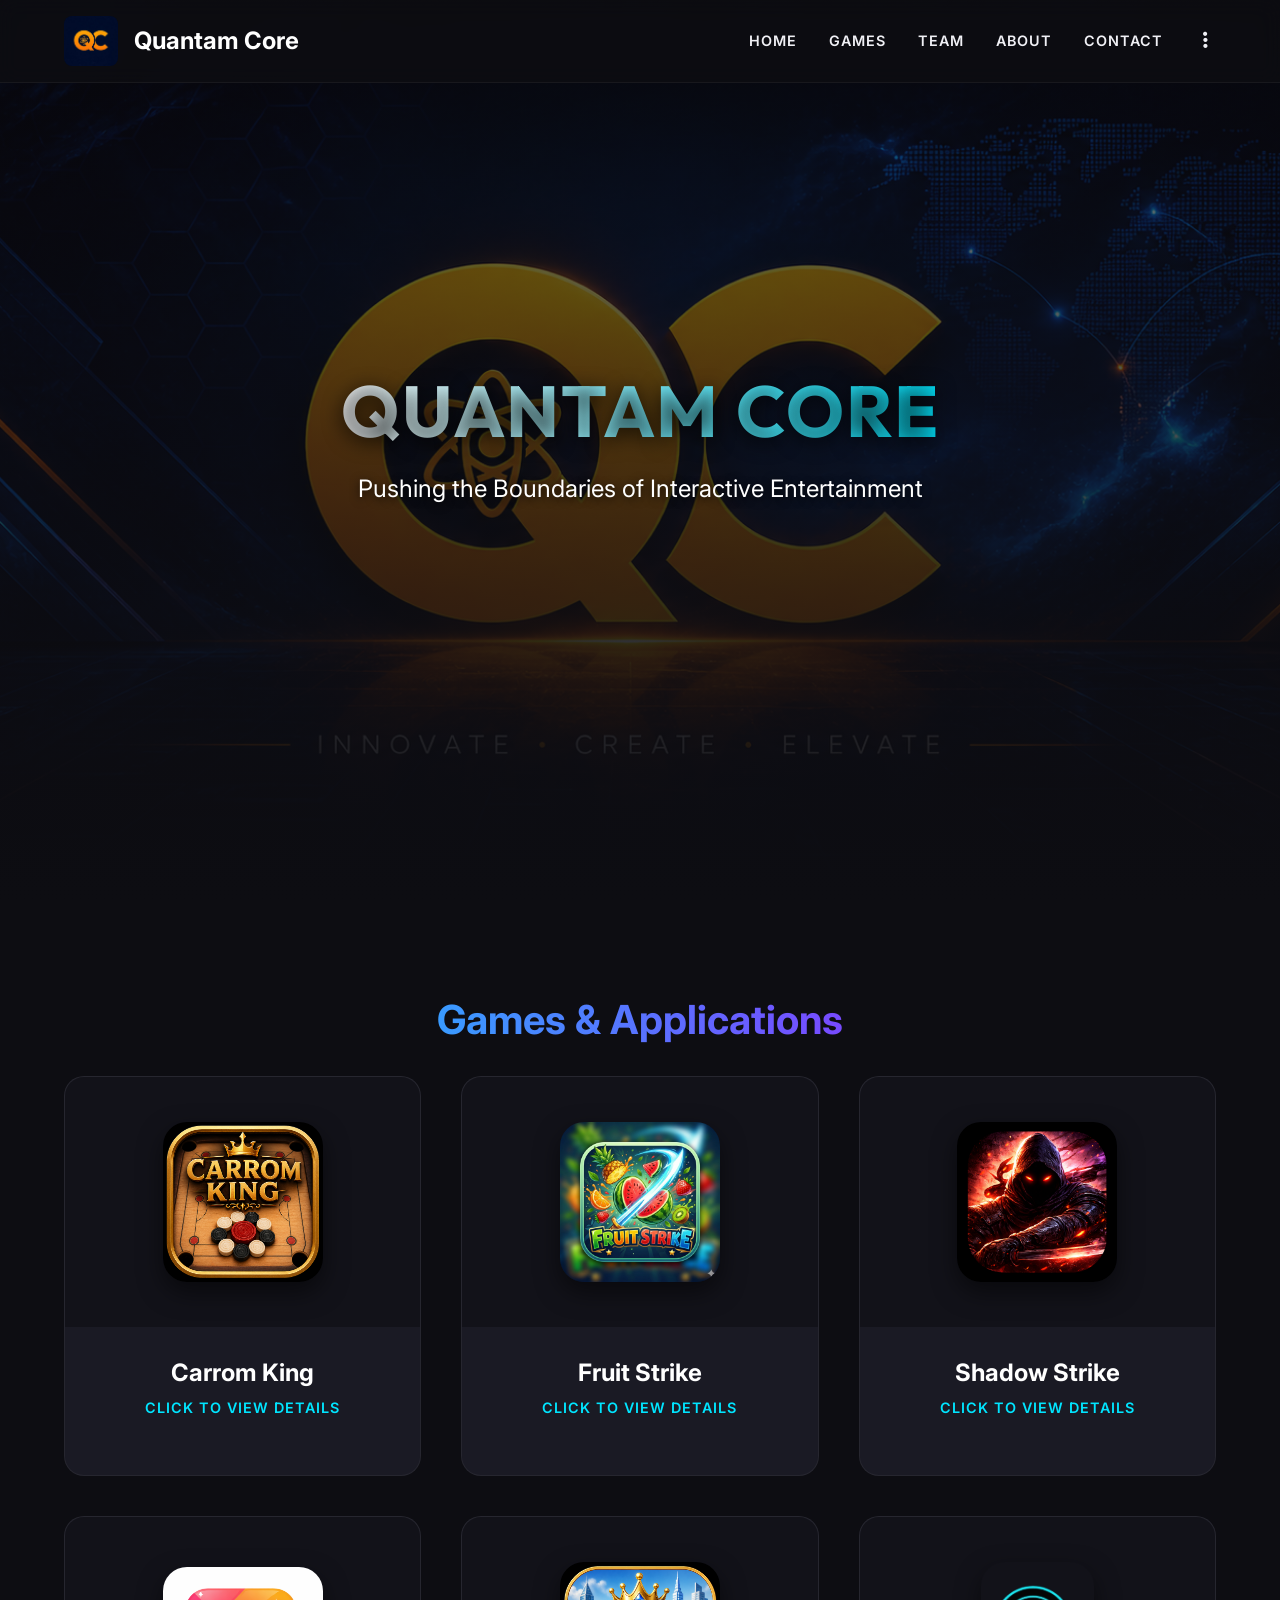
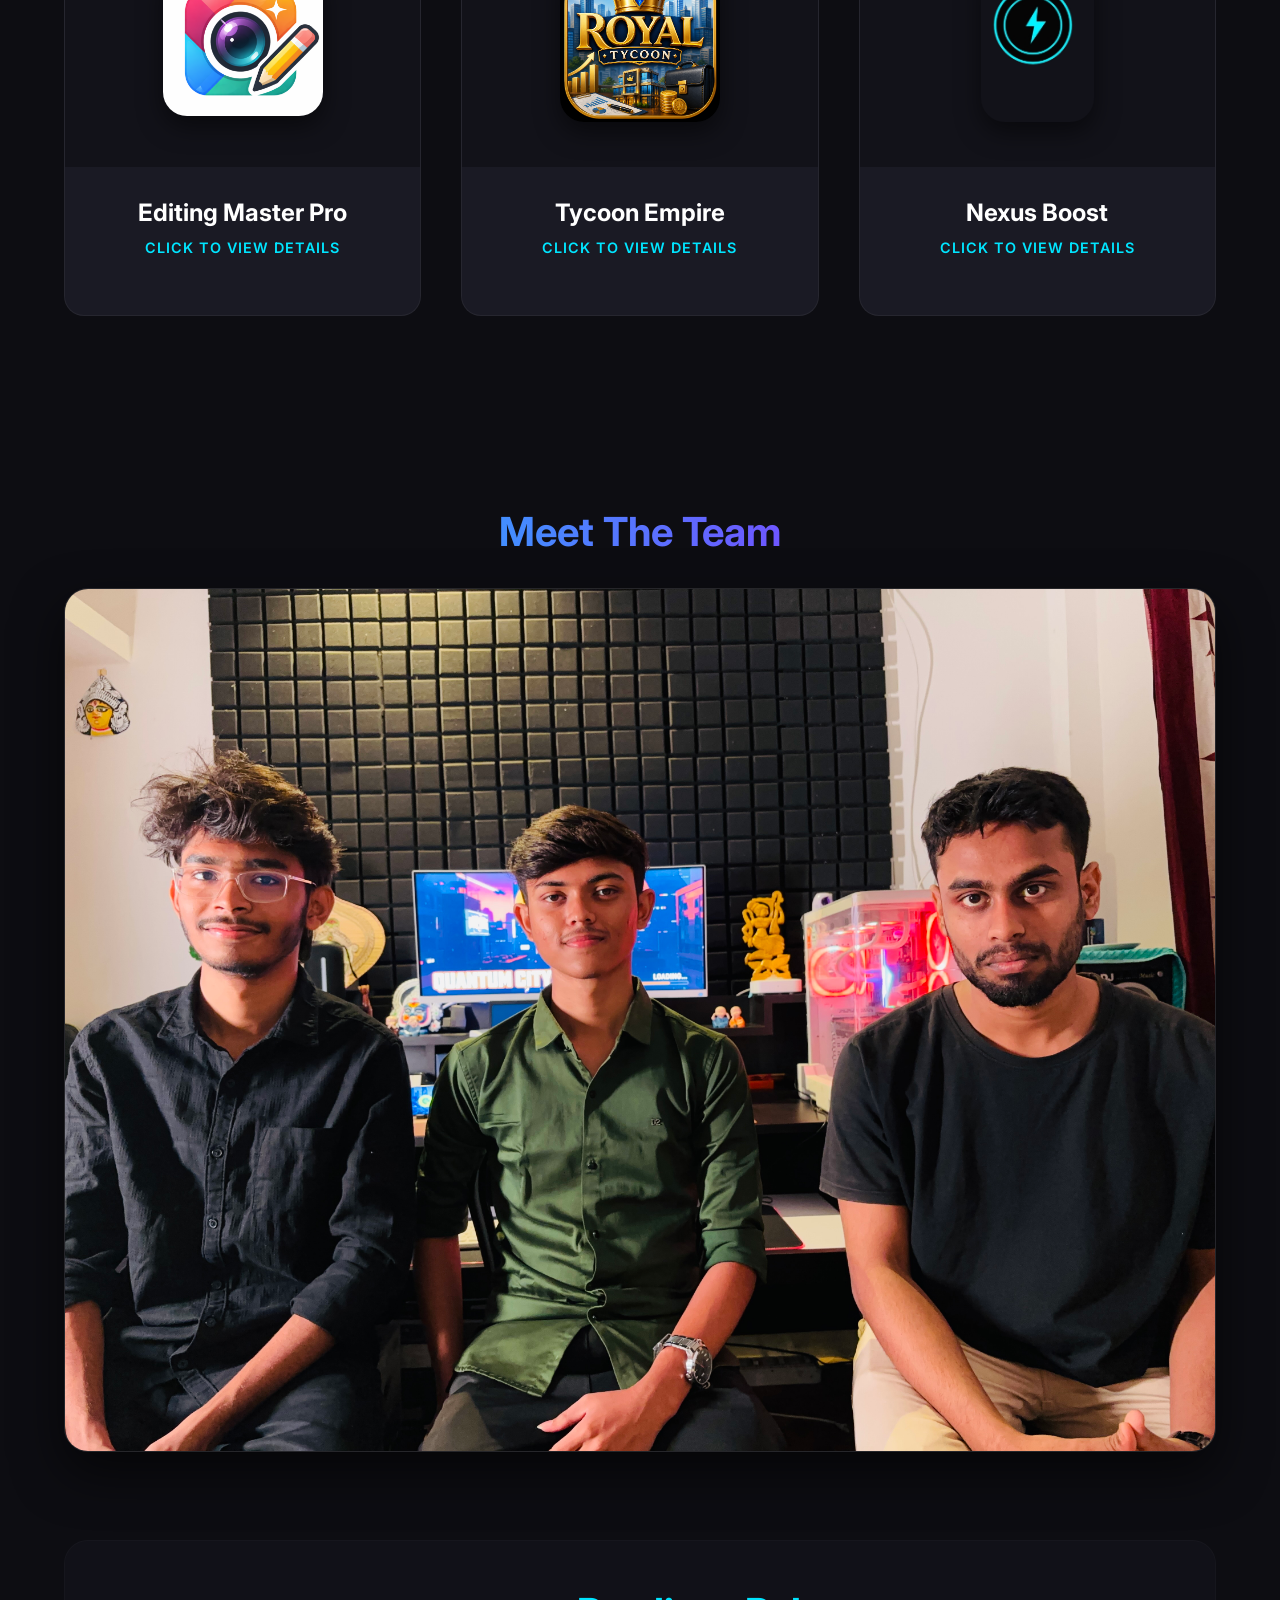
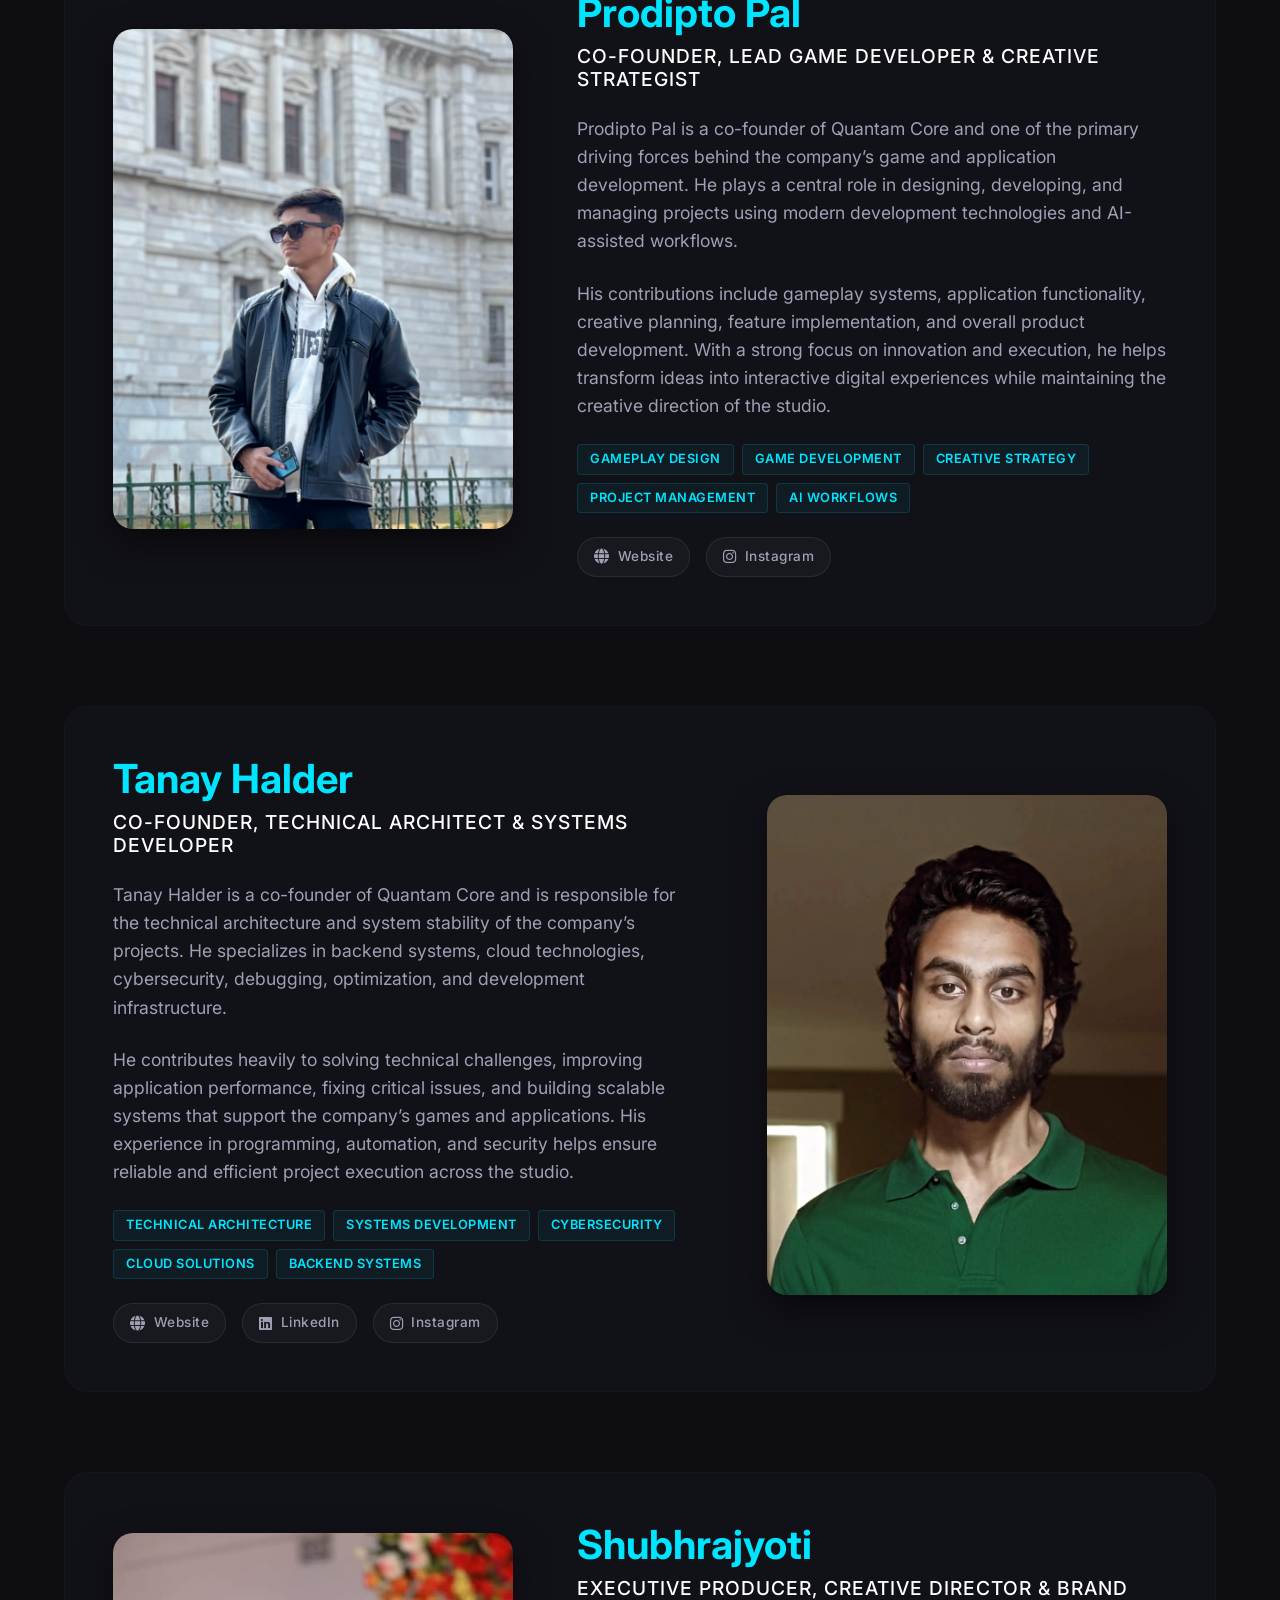
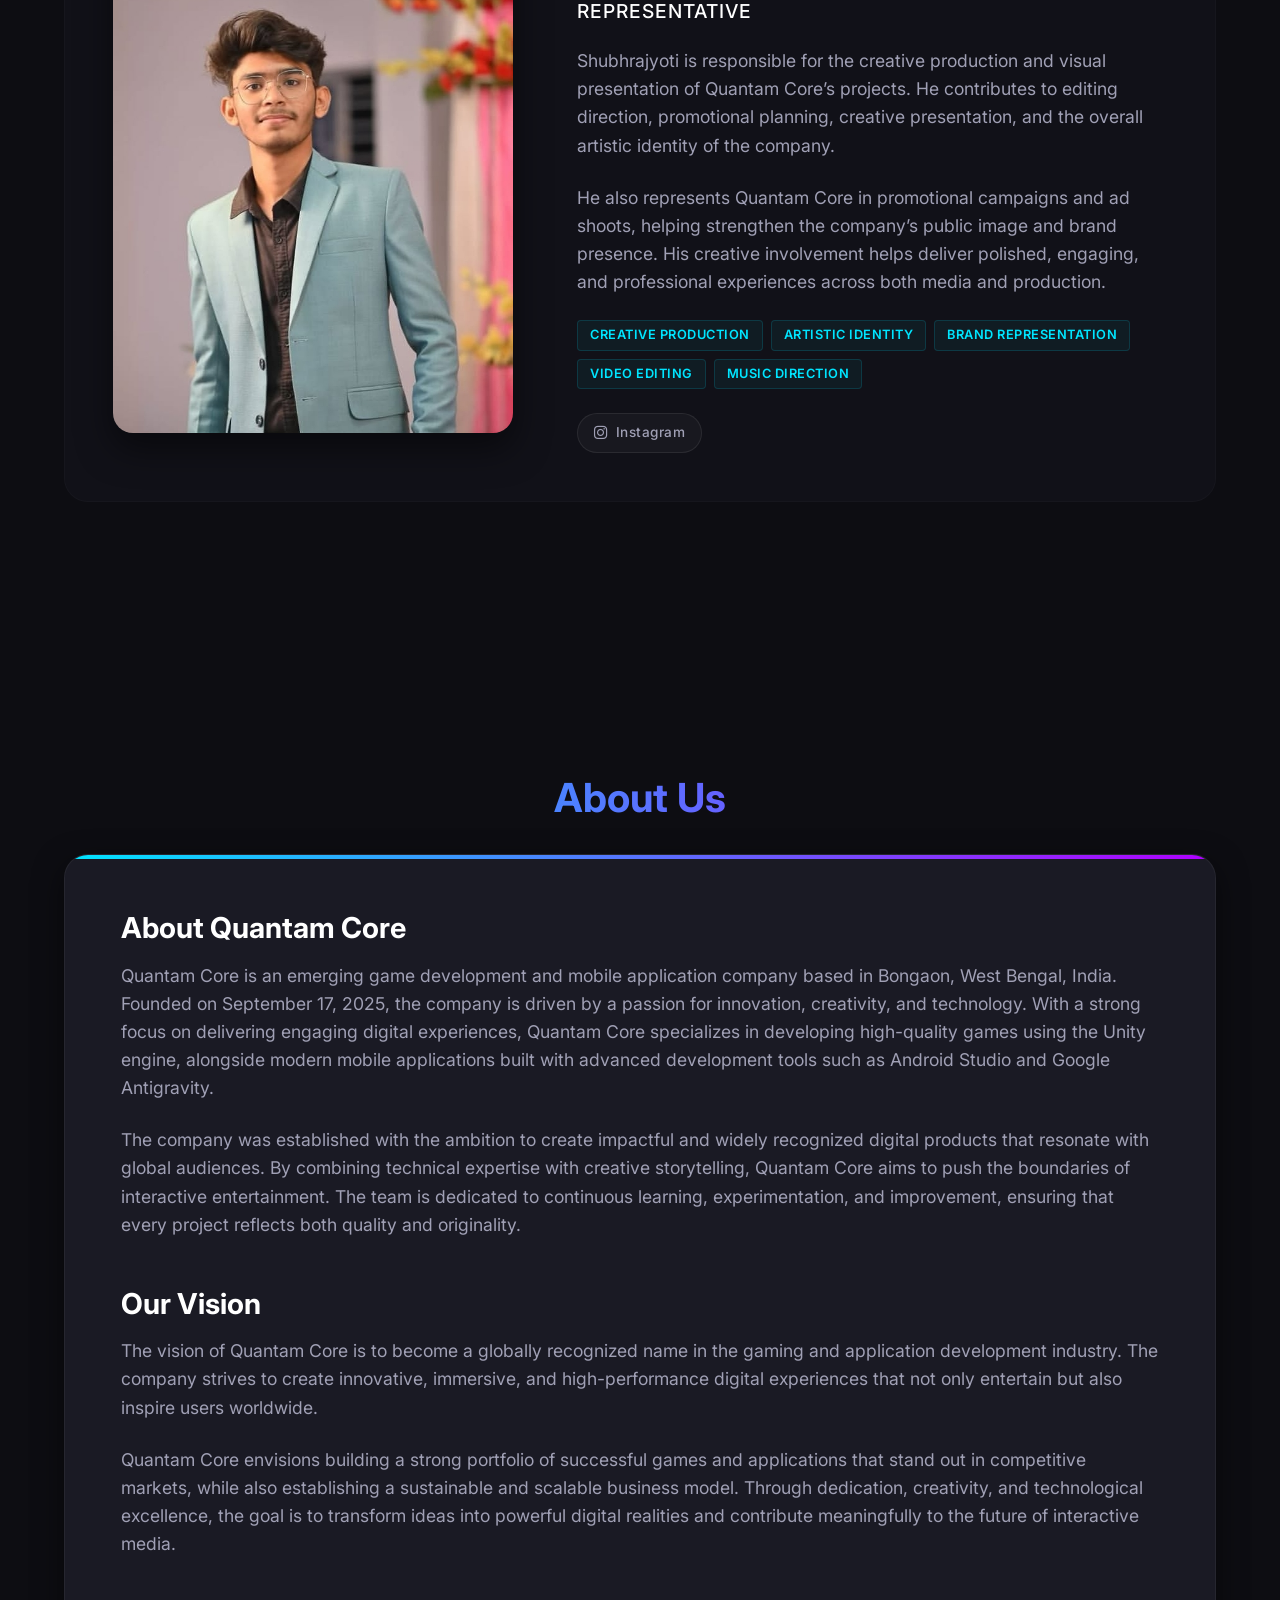
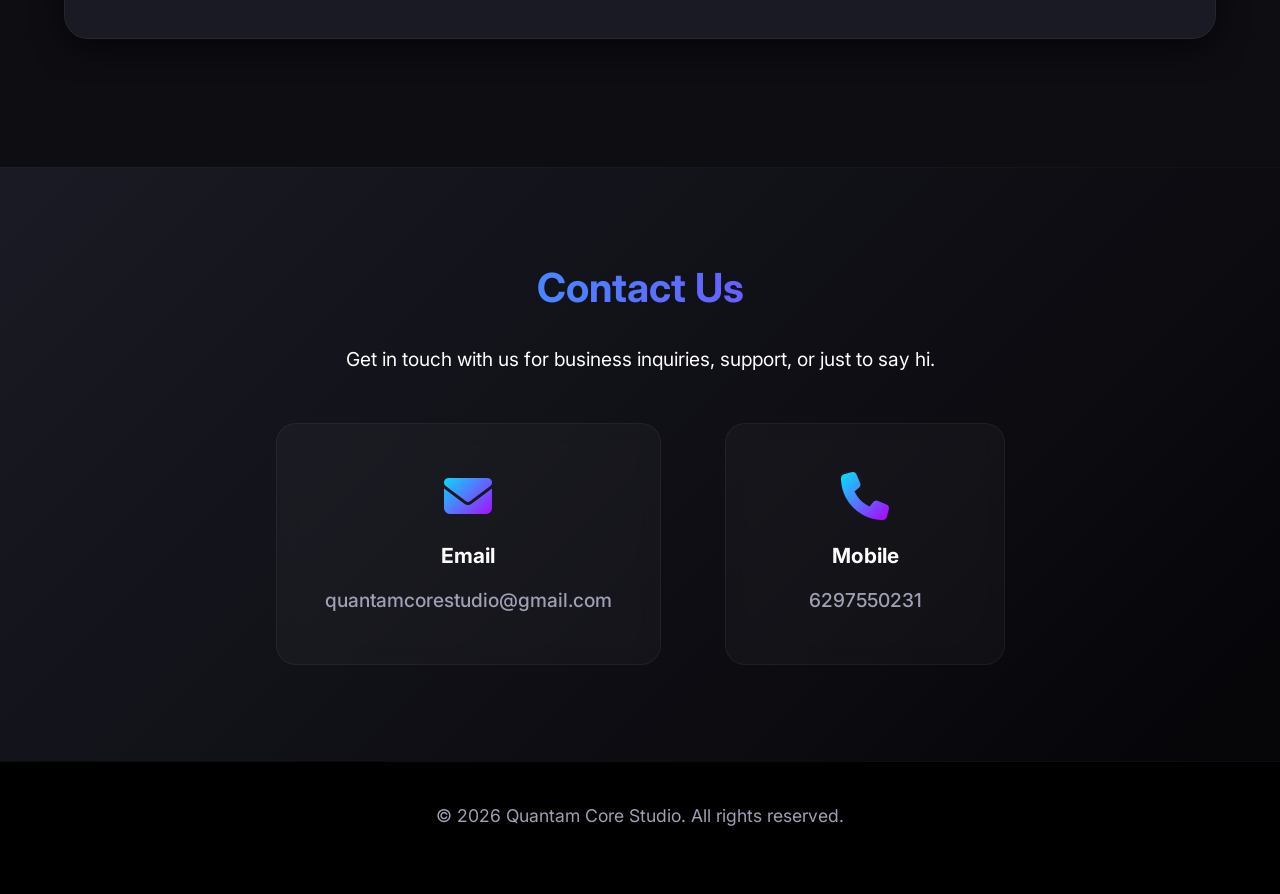
==== commit 4df227b4: "Optimize SEO for Tanay Halder and add personal portfolio/social links" ====
--- a/index.html
+++ b/index.html
@@ -4,7 +4,89 @@
     <meta charset="UTF-8">
     <meta name="viewport" content="width=device-width, initial-scale=1.0">
     <title>Quantam Core | Game & App Development Studio</title>
-    <meta name="description" content="Quantam Core is an emerging game development and mobile application company based in Bongaon, West Bengal, India.">
+    <meta name="description" content="Quantam Core is an emerging game development and mobile application studio based in Bongaon, West Bengal. Co-founded by Prodipto Pal (Lead Game Developer) and Tanay Halder (Technical Architect, Systems Developer & Cybersecurity expert).">
+    <meta name="keywords" content="Quantam Core, Tanay Halder, Prodipto Pal, Shubhrajyoti, game development studio, technical architect, systems developer, backend systems, cybersecurity, cloud technologies, Unity engine, mobile applications, Bongaon, West Bengal">
+    
+    <!-- JSON-LD Schema.org Markup for Organization and Founders/Team -->
+    <script type="application/ld+json">
+    {
+      "@context": "https://schema.org",
+      "@graph": [
+        {
+          "@type": "Organization",
+          "@id": "https://quantamcorestudio.github.io/quantam-core-website/#organization",
+          "name": "Quantam Core",
+          "url": "https://quantamcorestudio.github.io/quantam-core-website/",
+          "logo": {
+            "@type": "ImageObject",
+            "url": "https://quantamcorestudio.github.io/quantam-core-website/Asset/Company%20logo.jpeg"
+          },
+          "founder": [
+            {
+              "@type": "Person",
+              "name": "Prodipto Pal",
+              "jobTitle": "Co-Founder, Lead Game Developer & Creative Strategist",
+              "sameAs": [
+                "https://www.instagram.com/prodipto_pal/",
+                "https://quantamcorestudio.github.io/Pradipta-Pal-website/"
+              ]
+            },
+            {
+              "@type": "Person",
+              "name": "Tanay Halder",
+              "jobTitle": "Co-Founder, Technical Architect & Systems Developer",
+              "sameAs": [
+                "https://acid-sec.github.io/Tanay-Haldar/",
+                "https://www.linkedin.com/in/tanayhalda-r/",
+                "https://www.instagram.com/tanay.img/"
+              ]
+            }
+          ],
+          "employee": [
+            {
+              "@type": "Person",
+              "name": "Shubhrajyoti",
+              "jobTitle": "Executive Producer, Creative Director & Brand Representative",
+              "sameAs": [
+                "https://www.instagram.com/subhrajoyti_official/"
+              ]
+            }
+          ]
+        },
+        {
+          "@type": "Person",
+          "@id": "https://quantamcorestudio.github.io/quantam-core-website/#tanayhalder",
+          "name": "Tanay Halder",
+          "jobTitle": "Co-Founder, Technical Architect & Systems Developer",
+          "worksFor": {
+            "@id": "https://quantamcorestudio.github.io/quantam-core-website/#organization"
+          },
+          "url": "https://acid-sec.github.io/Tanay-Haldar/",
+          "sameAs": [
+            "https://www.linkedin.com/in/tanayhalda-r/",
+            "https://www.instagram.com/tanay.img?igsh=MWl0ZWZxa2J3cXFxOA==",
+            "https://github.com/acid-sec"
+          ],
+          "description": "Tanay Halder is a co-founder of Quantam Core and is responsible for the technical architecture and system stability of the company’s projects. He specializes in backend systems, cloud technologies, cybersecurity, debugging, optimization, and development infrastructure."
+        },
+        {
+          "@type": "Person",
+          "@id": "https://quantamcorestudio.github.io/quantam-core-website/#prodiptopal",
+          "name": "Prodipto Pal",
+          "jobTitle": "Co-Founder, Lead Game Developer & Creative Strategist",
+          "worksFor": {
+            "@id": "https://quantamcorestudio.github.io/quantam-core-website/#organization"
+          },
+          "url": "https://quantamcorestudio.github.io/Pradipta-Pal-website/",
+          "sameAs": [
+            "https://www.instagram.com/prodipto_pal/"
+          ],
+          "description": "Prodipto Pal is a co-founder of Quantam Core and one of the primary driving forces behind the company’s game and application development. He plays a central role in designing, developing, and managing projects using modern development technologies and AI-assisted workflows."
+        }
+      ]
+    }
+    </script>
+
     <style>
         /* CSS resets and base variables */
         :root {
@@ -416,6 +498,67 @@
             font-size: 1.2rem;
             letter-spacing: 1px;
             text-transform: uppercase;
+        }
+
+        /* Team Member Social Links & Skill Tags */
+        .social-links {
+            display: flex;
+            gap: 1rem;
+            margin-top: 1.5rem;
+            flex-wrap: wrap;
+        }
+
+        .social-icon {
+            display: inline-flex;
+            align-items: center;
+            gap: 0.5rem;
+            background: rgba(255, 255, 255, 0.03);
+            border: 1px solid rgba(255, 255, 255, 0.08);
+            padding: 0.5rem 1rem;
+            border-radius: 30px;
+            font-size: 0.85rem;
+            font-weight: 500;
+            color: var(--text-muted);
+            transition: all 0.3s ease;
+            text-transform: none !important;
+            letter-spacing: 0.5px;
+        }
+
+        .social-icon i {
+            font-size: 0.95rem;
+        }
+
+        .social-icon:hover {
+            background: var(--primary-color);
+            color: #000 !important;
+            border-color: var(--primary-color);
+            box-shadow: var(--glow);
+            text-shadow: none !important;
+        }
+
+        .skills-tags {
+            display: flex;
+            flex-wrap: wrap;
+            gap: 0.5rem;
+            margin-top: 1.2rem;
+        }
+
+        .skills-tags span {
+            background: rgba(0, 229, 255, 0.05);
+            border: 1px solid rgba(0, 229, 255, 0.15);
+            color: var(--primary-color);
+            padding: 0.25rem 0.75rem;
+            border-radius: 4px;
+            font-size: 0.8rem;
+            font-weight: 600;
+            text-transform: uppercase;
+            letter-spacing: 0.5px;
+            transition: all 0.3s ease;
+        }
+
+        .skills-tags span:hover {
+            background: rgba(0, 229, 255, 0.15);
+            box-shadow: 0 0 10px rgba(0, 229, 255, 0.2);
         }
 
         /* Contact Section */
@@ -731,34 +874,67 @@
         <!-- Prodipto Pal -->
         <div class="founder">
             <div class="founder-photo">
-                <a href="https://www.instagram.com/prodipto_pal/" target="_blank" rel="noopener noreferrer">
+                <a href="https://quantamcorestudio.github.io/Pradipta-Pal-website/" target="_blank" rel="noopener noreferrer">
                     <img src="Asset/Pradipta%20pal%201.jpeg" alt="Prodipto Pal - Co-Founder, Lead Game Developer & Creative Strategist">
                 </a>
             </div>
             <div class="founder-info">
-                <a href="https://www.instagram.com/prodipto_pal/" target="_blank" rel="noopener noreferrer">
+                <a href="https://quantamcorestudio.github.io/Pradipta-Pal-website/" target="_blank" rel="noopener noreferrer">
                     <h3>Prodipto Pal</h3>
                 </a>
                 <h4>Co-Founder, Lead Game Developer & Creative Strategist</h4>
                 <p>Prodipto Pal is a co-founder of Quantam Core and one of the primary driving forces behind the company’s game and application development. He plays a central role in designing, developing, and managing projects using modern development technologies and AI-assisted workflows.</p>
                 <p>His contributions include gameplay systems, application functionality, creative planning, feature implementation, and overall product development. With a strong focus on innovation and execution, he helps transform ideas into interactive digital experiences while maintaining the creative direction of the studio.</p>
+                <div class="skills-tags">
+                    <span>Gameplay Design</span>
+                    <span>Game Development</span>
+                    <span>Creative Strategy</span>
+                    <span>Project Management</span>
+                    <span>AI Workflows</span>
+                </div>
+                <div class="social-links">
+                    <a href="https://quantamcorestudio.github.io/Pradipta-Pal-website/" target="_blank" rel="noopener noreferrer" class="social-icon" title="Personal Website">
+                        <i class="fa-solid fa-globe"></i> Website
+                    </a>
+                    <a href="https://www.instagram.com/prodipto_pal/" target="_blank" rel="noopener noreferrer" class="social-icon" title="Instagram">
+                        <i class="fa-brands fa-instagram"></i> Instagram
+                    </a>
+                </div>
             </div>
         </div>
 
         <!-- Tanay Halder -->
         <div class="founder reverse">
             <div class="founder-photo">
-                <a href="https://www.instagram.com/tanay.img?igsh=MWl0ZWZxa2J3cXFxOA==" target="_blank" rel="noopener noreferrer">
+                <a href="https://acid-sec.github.io/Tanay-Haldar/" target="_blank" rel="noopener noreferrer">
                     <img src="Asset/tanay%20halder.jpeg" alt="Tanay Halder - Co-Founder, Technical Architect & Systems Developer">
                 </a>
             </div>
             <div class="founder-info">
-                <a href="https://www.instagram.com/tanay.img?igsh=MWl0ZWZxa2J3cXFxOA==" target="_blank" rel="noopener noreferrer">
+                <a href="https://acid-sec.github.io/Tanay-Haldar/" target="_blank" rel="noopener noreferrer">
                     <h3>Tanay Halder</h3>
                 </a>
                 <h4>Co-Founder, Technical Architect & Systems Developer</h4>
                 <p>Tanay Halder is a co-founder of Quantam Core and is responsible for the technical architecture and system stability of the company’s projects. He specializes in backend systems, cloud technologies, cybersecurity, debugging, optimization, and development infrastructure.</p>
                 <p>He contributes heavily to solving technical challenges, improving application performance, fixing critical issues, and building scalable systems that support the company’s games and applications. His experience in programming, automation, and security helps ensure reliable and efficient project execution across the studio.</p>
+                <div class="skills-tags">
+                    <span>Technical Architecture</span>
+                    <span>Systems Development</span>
+                    <span>Cybersecurity</span>
+                    <span>Cloud Solutions</span>
+                    <span>Backend Systems</span>
+                </div>
+                <div class="social-links">
+                    <a href="https://acid-sec.github.io/Tanay-Haldar/" target="_blank" rel="noopener noreferrer" class="social-icon" title="Personal Website">
+                        <i class="fa-solid fa-globe"></i> Website
+                    </a>
+                    <a href="https://www.linkedin.com/in/tanayhalda-r/" target="_blank" rel="noopener noreferrer" class="social-icon" title="LinkedIn">
+                        <i class="fa-brands fa-linkedin"></i> LinkedIn
+                    </a>
+                    <a href="https://www.instagram.com/tanay.img?igsh=MWl0ZWZxa2J3cXFxOA==" target="_blank" rel="noopener noreferrer" class="social-icon" title="Instagram">
+                        <i class="fa-brands fa-instagram"></i> Instagram
+                    </a>
+                </div>
             </div>
         </div>
 
@@ -776,6 +952,18 @@
                 <h4>Executive Producer, Creative Director & Brand Representative</h4>
                 <p>Shubhrajyoti is responsible for the creative production and visual presentation of Quantam Core’s projects. He contributes to editing direction, promotional planning, creative presentation, and the overall artistic identity of the company.</p>
                 <p>He also represents Quantam Core in promotional campaigns and ad shoots, helping strengthen the company’s public image and brand presence. His creative involvement helps deliver polished, engaging, and professional experiences across both media and production.</p>
+                <div class="skills-tags">
+                    <span>Creative Production</span>
+                    <span>Artistic Identity</span>
+                    <span>Brand Representation</span>
+                    <span>Video Editing</span>
+                    <span>Music Direction</span>
+                </div>
+                <div class="social-links">
+                    <a href="https://www.instagram.com/subhrajoyti_official?igsh=MXh0dno1cmU2MDVleg==" target="_blank" rel="noopener noreferrer" class="social-icon" title="Instagram">
+                        <i class="fa-brands fa-instagram"></i> Instagram
+                    </a>
+                </div>
             </div>
         </div>
     </section>
